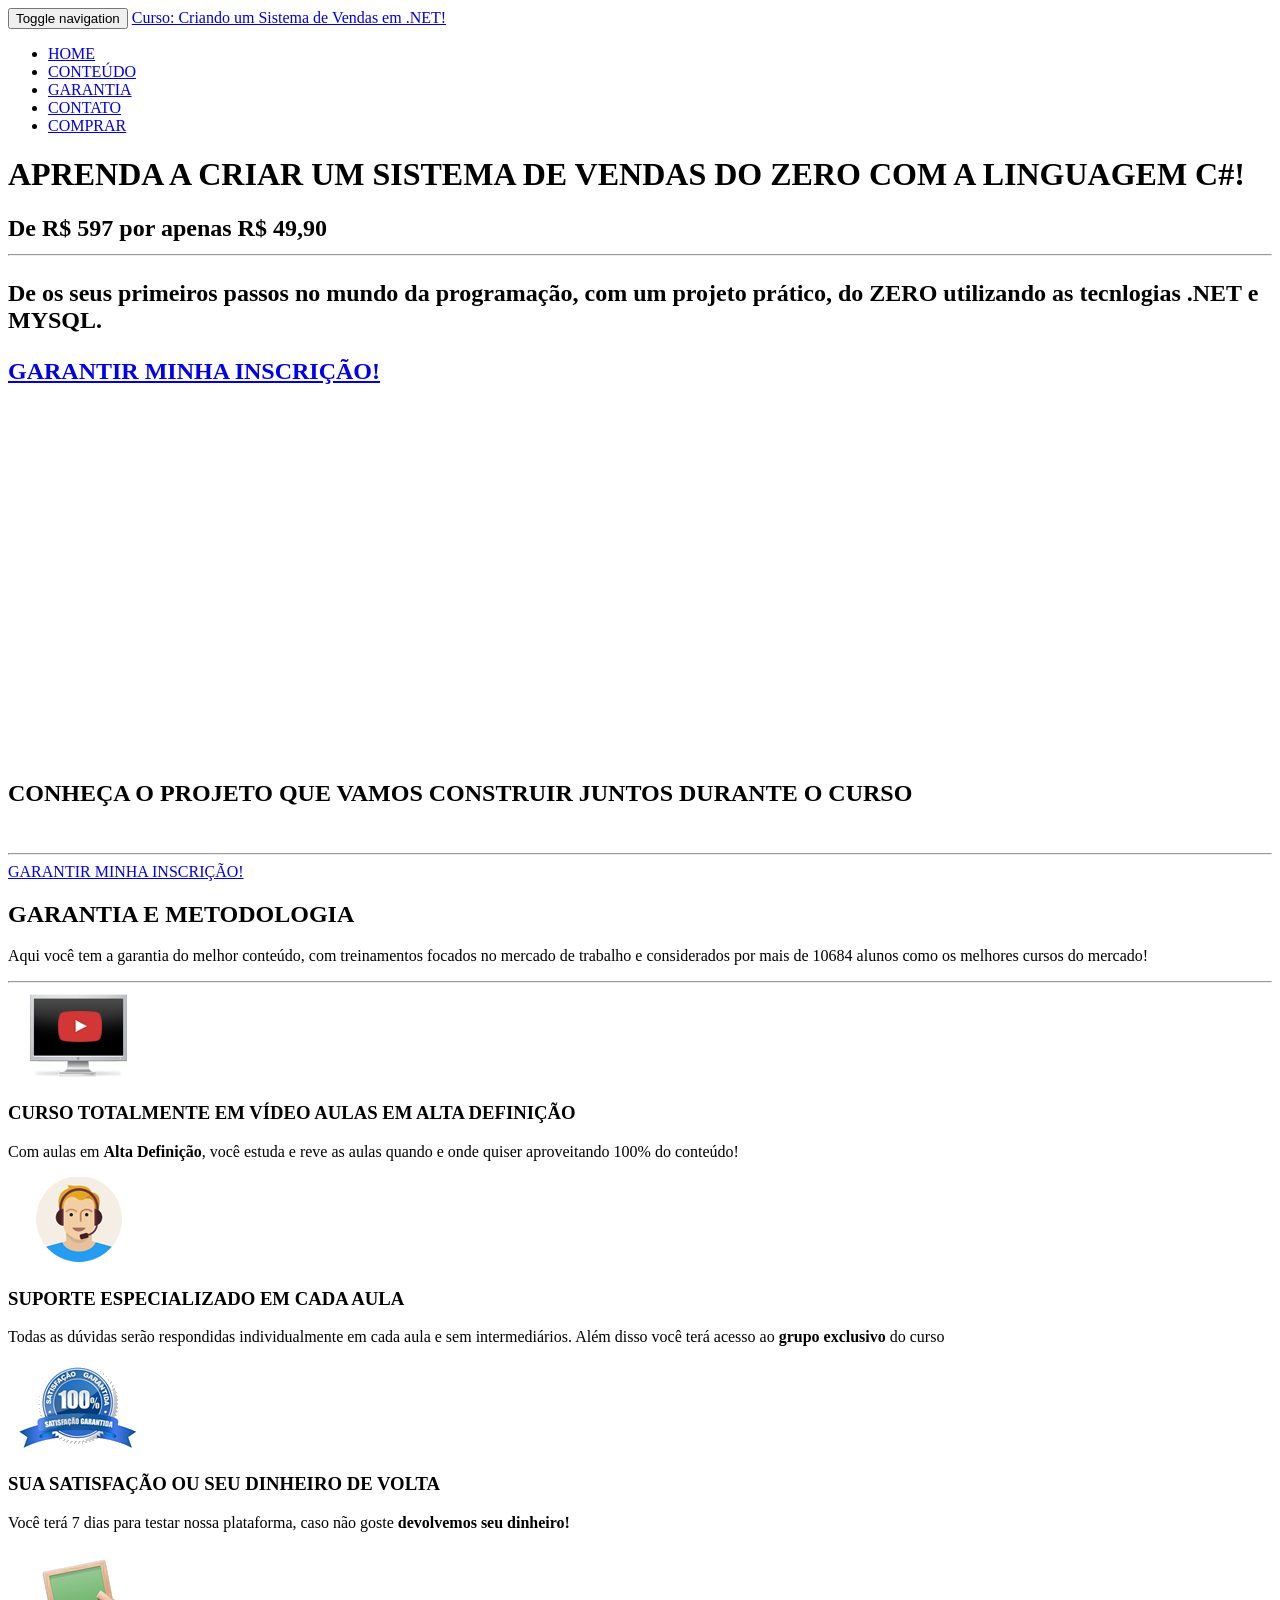
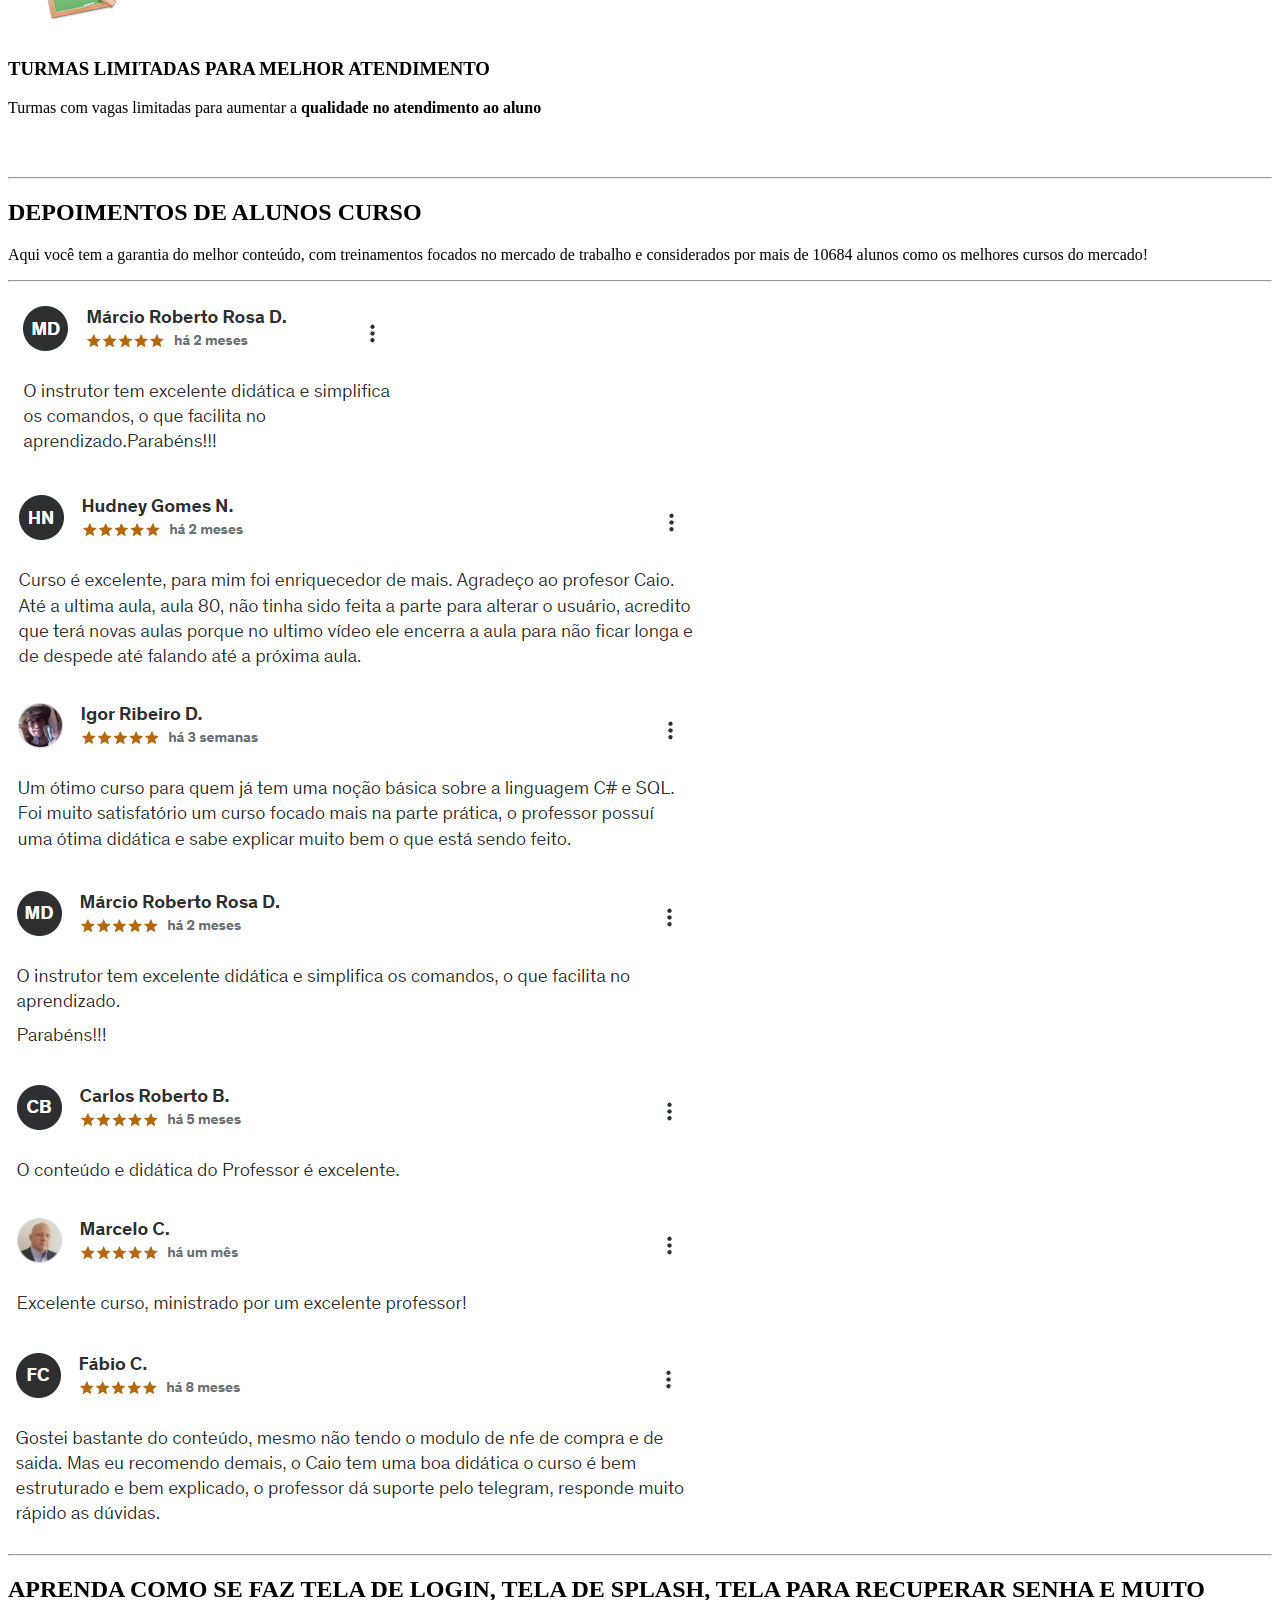
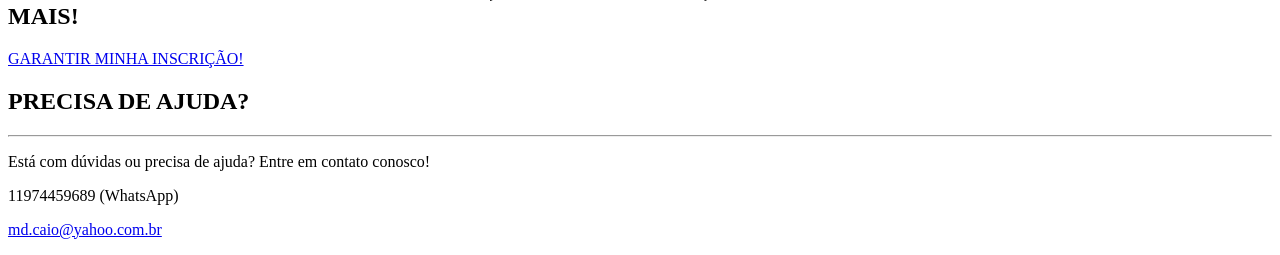
==== index.html @ a5dc74dc "Update index.html Alterando o preço do curso" ====
<!DOCTYPE html>
<html lang="en">

<head>

    <meta charset="utf-8">
    <meta http-equiv="X-UA-Compatible" content="IE=edge">
    <meta name="viewport" content="width=device-width, initial-scale=1">
    <meta name="description" content="">
    <meta name="author" content="">

    <title>Prof. Caio Malheiros</title>

    <!-- Bootstrap Core CSS -->
    <link rel="stylesheet" href="css/bootstrap.min.css" type="text/css">

    <link rel="stylesheet" href="css/estilo.css" type="text/css">


    <!-- Custom Fonts -->
    <link
        href='http://fonts.googleapis.com/css?family=Open+Sans:300italic,400italic,600italic,700italic,800italic,400,300,600,700,800'
        rel='stylesheet' type='text/css'>
    <link
        href='http://fonts.googleapis.com/css?family=Merriweather:400,300,300italic,400italic,700,700italic,900,900italic'
        rel='stylesheet' type='text/css'>
    <link rel="stylesheet" href="font-awesome/css/font-awesome.min.css" type="text/css">

    <!-- Plugin CSS -->
    <link rel="stylesheet" href="css/animate.min.css" type="text/css">

    <!-- Custom CSS -->
    <link rel="stylesheet" href="css/creative.css" type="text/css">

    <!-- HTML5 Shim and Respond.js IE8 support of HTML5 elements and media queries -->
    <!-- WARNING: Respond.js doesn't work if you view the page via file:// -->
    <!--[if lt IE 9]>
        <script src="https://oss.maxcdn.com/libs/html5shiv/3.7.0/html5shiv.js"></script>
        <script src="https://oss.maxcdn.com/libs/respond.js/1.4.2/respond.min.js"></script>
    <![endif]-->

</head>

<body id="page-top">

    <nav id="mainNav" class="navbar navbar-default navbar-fixed-top">
        <div class="container-fluid">
            <!-- Brand and toggle get grouped for better mobile display -->
            <div class="navbar-header">
                <button type="button" class="navbar-toggle collapsed" data-toggle="collapse"
                    data-target="#bs-example-navbar-collapse-1">
                    <span class="sr-only">Toggle navigation</span>
                    <span class="icon-bar"></span>
                    <span class="icon-bar"></span>
                    <span class="icon-bar"></span>
                </button>
                <a class="navbar-brand page-scroll" href="#page-top">Curso: Criando um Sistema de Vendas em .NET!</a>
            </div>

            <!-- Collect the nav links, forms, and other content for toggling -->
            <div class="collapse navbar-collapse" id="bs-example-navbar-collapse-1">
                <ul class="nav navbar-nav navbar-right">

                    <li>
                        <a class="page-scroll" href="#page-top">HOME</a>
                    </li>

                    <li>
                        <a class="page-scroll" href="#about">CONTEÚDO</a>
                    </li>
                    <li>
                        <a class="page-scroll" href="#services">GARANTIA</a>
                    </li>
                   
                    <li>
                        <a class="page-scroll" href="#contact">CONTATO</a>
                    </li>
                    <li>
                        <a class="page-scroll" href="#contact">COMPRAR</a>
                    </li>
                </ul>
            </div>
            <!-- /.navbar-collapse -->
        </div>
        <!-- /.container-fluid -->
    </nav>

    <header>
        <div class="header-content">
            <div class="header-content-inner">

                <h1>APRENDA A CRIAR UM SISTEMA DE VENDAS DO ZERO COM A LINGUAGEM C#!</h1>
                <h2><b class="btn-success btn-x3">De R$ 597 por apenas R$ 49,90</b>
                    <hr>
                    <p><b class="btn-primary btn-x1">De os seus primeiros passos no mundo da programação, com um projeto
                            prático, do ZERO utilizando as tecnlogias .NET e MYSQL.</b>
                    </p>

                    <a href="https://pay.hotmart.com/C43442771B" target="_blank" class="btn btn-success btn-xl page-scroll">GARANTIR MINHA INSCRIÇÃO!</a>
            </div>
        </div>
    </header>

    <section class="bg-primary" id="about">
        <div class="container">
            <div class="row">
                <div class="col-lg-8 col-lg-offset-2 text-center">

                    <div>
              
                        <iframe width="560" height="315"
                            src="https://www.youtube.com/embed/Scu6oF6tj9Y?si=0JpYlt4S5xVP5O_S"
                            title="YouTube video player" frameborder="0"
                            allow="accelerometer; autoplay; clipboard-write; encrypted-media; gyroscope; picture-in-picture; web-share"
                            referrerpolicy="strict-origin-when-cross-origin" allowfullscreen></iframe>
                    </div>

                    <br>
                    <br>
                    <h2 class="section-heading">CONHEÇA O PROJETO QUE VAMOS CONSTRUIR JUNTOS DURANTE O CURSO
                    </h2><br>
                
                    <hr class="light">
                    
                    <a href="https://pay.hotmart.com/C43442771B" target="_blank" class="btn btn-success btn-xl page-scroll">GARANTIR MINHA INSCRIÇÃO!</a>
    
                </div>
            </div>
        </div>
    </section>

    <section id="services">
        <div class="container">
            <div class="row">
                <div class="col-lg-12 text-center">
                    <h2 class="section-heading">GARANTIA E METODOLOGIA</h2>
                    <p>Aqui você tem a garantia do melhor conteúdo, com treinamentos focados no mercado de trabalho e
                        considerados por mais de 10684 alunos como os melhores cursos do mercado!</p>
                    <hr class="primary">
                </div>
            </div>
        </div>
        <div class="container">
            <div class="row">
                <div class="col-lg-3 col-md-6 text-center">
                    <div class="service-box">
                        <img src="img/icone_filme.png">
                        <h3>CURSO TOTALMENTE EM VÍDEO AULAS EM ALTA DEFINIÇÃO</h3>
                        <p class="text-muted">Com aulas em <b>Alta Definição</b>, você estuda e reve as aulas quando e
                            onde quiser aproveitando 100% do conteúdo!</p>
                    </div>
                </div>
                <div class="col-lg-3 col-md-6 text-center">
                    <div class="service-box">
                        <img src="img/icone_suporte.png">
                        <h3>SUPORTE ESPECIALIZADO EM CADA AULA</h3>
                        <p class="text-muted">Todas as dúvidas serão respondidas individualmente em cada aula e
                            sem intermediários. Além disso você terá acesso ao <b>grupo exclusivo</b> do curso</p>
                    </div>
                </div>
                <div class="col-lg-3 col-md-6 text-center">
                    <div class="service-box">
                        <img src="img/icone_garantia.png">
                        <h3>SUA SATISFAÇÃO OU SEU DINHEIRO DE VOLTA</h3>
                        <p class="text-muted">Você terá 7 dias para testar nossa plataforma, caso não goste
                            <b>devolvemos seu dinheiro!</b>
                        </p>
                    </div>
                </div>
                <div class="col-lg-3 col-md-6 text-center">
                    <div class="service-box">
                        <img src="img/icone_lousa.png">
                        <h3>TURMAS LIMITADAS PARA MELHOR ATENDIMENTO</h3>
                        <p class="text-muted">Turmas com vagas limitadas para aumentar a <b>qualidade no atendimento ao
                                aluno</b></p>
                    </div>
                </div>
            </div>
        </div>
        <BR>
        <BR>
        <HR>
        <div class="container">
            <div class="row">
                <div class="col-lg-12 text-center">
                    <h2 class="section-heading">DEPOIMENTOS DE ALUNOS CURSO</h2>
                    <p>Aqui você tem a garantia do melhor conteúdo, com treinamentos focados no mercado de trabalho e
                        considerados por mais de 10684 alunos como os melhores cursos do mercado!</p>
                    <hr class="primary">
                </div>
            </div>
        </div>
        <div class="container">
            <div class="row">
                <div>
                    <div class="service-box">
                        <img src="img/depoimentos/depo04.png">
                    </div>
                </div>

                <div>
                    <div class="service-box">
                        <img src="img/depoimentos/depo05.png">
                    </div>
                </div>

                <div>
                    <div class="service-box">
                        <img src="img/depoimentos/depo06.png">
                    </div>
                </div>

                <div>
                    <div class="service-box">
                        <img src="img/depoimentos/depo07.png">
                    </div>
                </div>

                <div>
                    <div class="service-box">
                        <img src="img/depoimentos/depo08.png">
                    </div>
                </div>

                <div>
                    <div class="service-box">
                        <img src="img/depoimentos/depo09.png">
                    </div>
                </div>

                <div>
                    <div class="service-box">
                        <img src="img/depoimentos/depo10.png">
                    </div>
                </div>

            </div>
        </div>

    </section>
    <hr class="primary">


    <aside class="bg-dark">
        <div class="container text-center">
            <div class="call-to-action">
                <h2>APRENDA COMO SE FAZ TELA DE LOGIN, TELA DE SPLASH, TELA PARA RECUPERAR SENHA E MUITO MAIS!</h2>
                <a href="https://pay.hotmart.com/C43442771B" target="_blank" class="btn btn-success btn-xl page-scroll">GARANTIR MINHA INSCRIÇÃO!</a>
    
            </div>
        </div>
    </aside>

    <section id="contact">
        <div class="container">
            <div class="row">
                <div class="col-lg-8 col-lg-offset-2 text-center">
                    <h2 class="section-heading">PRECISA DE AJUDA?</h2>
                    <hr class="primary">
                    <p>Está com dúvidas ou precisa de ajuda? Entre em contato conosco!</p>
                </div>
                <div class="col-lg-4 col-lg-offset-2 text-center">
                    <i class="fa fa-phone fa-3x wow bounceIn"></i>
                    <p>11974459689 (WhatsApp)</p>
                </div>
                <div class="col-lg-4 text-center">
                    <i class="fa fa-envelope-o fa-3x wow bounceIn" data-wow-delay=".1s"></i>
                    <p><a href="mailto:your-email@your-domain.com">md.caio@yahoo.com.br</a></p>
                </div>
               
            </div>
        </div>
    </section>

    <!-- jQuery -->
    <script src="js/jquery.js"></script>

    <!-- Bootstrap Core JavaScript -->
    <script src="js/bootstrap.min.js"></script>

    <!-- Plugin JavaScript -->
    <script src="js/jquery.easing.min.js"></script>
    <script src="js/jquery.fittext.js"></script>
    <script src="js/wow.min.js"></script>

    <!-- Custom Theme JavaScript -->
    <script src="js/creative.js"></script>

</body>

</html>
---- css/estilo.css ----
#conteudo-curso{
    float:left;
    width: 1100px;    
    margin-left: -100px;
    margin-bottom: 30px;
}


.bloco-modulo{
    float: left;
    margin-left: 20px;
    margin-top: 20px;
    font-size: 17px;
    text-align: left;
}

.bloco-modulo h3{
    margin-left: 30px;


}


#foto-professor{

 
    width: 400px;
    height: 200px;
    


}

#sobre-professor{

    float: left;
   
    width: 800px;
    height:400px;
    margin-left: 400px;
    margin-top: -180px;
    text-align:left;
}
---- css/creative.css ----
/*!
 * Start Bootstrap - Creative Bootstrap Theme (http://startbootstrap.com)
 * Code licensed under the Apache License v2.0.
 * For details, see http://www.apache.org/licenses/LICENSE-2.0.
 */

html,
body {
    width: 100%;
    height: 100%;
}

body {
    font-family: Merriweather,'Helvetica Neue',Arial,sans-serif;
}

hr {
    max-width: 50px;
    border-color: #f05f40;
    border-width: 3px;
}

hr.light {
    border-color: #fff;
}

a {
    color: #f05f40;
    -webkit-transition: all .35s;
    -moz-transition: all .35s;
    transition: all .35s;
}

a:hover,
a:focus {
    color: #eb3812;
}

h1,
h2,
h3,
h4,
h5,
h6 {
    font-family: 'Open Sans','Helvetica Neue',Arial,sans-serif;
}

p {
    margin-bottom: 20px;
    font-size: 16px;
    line-height: 1.5;
}

.bg-primary {
    background-color: #f05f40;
}

.bg-dark {
    color: #fff;
    background-color: #222;
}

.text-faded {
    color: rgba(255,255,255,.7);
}

section {
    padding: 100px 0;
}

aside {
    padding: 50px 0;
}

.no-padding {
    padding: 0;
}

.navbar-default {
    border-color: rgba(34,34,34,.05);
    font-family: 'Open Sans','Helvetica Neue',Arial,sans-serif;
    background-color: #fff;
    -webkit-transition: all .35s;
    -moz-transition: all .35s;
    transition: all .35s;
}

.navbar-default .navbar-header .navbar-brand {
    text-transform: uppercase;
    font-family: 'Open Sans','Helvetica Neue',Arial,sans-serif;
    font-weight: 700;
    color: #f05f40;
}

.navbar-default .navbar-header .navbar-brand:hover,
.navbar-default .navbar-header .navbar-brand:focus {
    color: #eb3812;
}

.navbar-default .nav > li>a,
.navbar-default .nav>li>a:focus {
    text-transform: uppercase;
    font-size: 13px;
    font-weight: 700;
    color: #222;
}

.navbar-default .nav > li>a:hover,
.navbar-default .nav>li>a:focus:hover {
    color: #f05f40;
}

.navbar-default .nav > li.active>a,
.navbar-default .nav>li.active>a:focus {
    color: #f05f40!important;
    background-color: transparent;
}

.navbar-default .nav > li.active>a:hover,
.navbar-default .nav>li.active>a:focus:hover {
    background-color: transparent;
}

@media(min-width:768px) {
    .navbar-default {
        border-color: rgba(255,255,255,.3);
        background-color: transparent;
    }

    .navbar-default .navbar-header .navbar-brand {
        color: rgba(255,255,255,.7);
    }

    .navbar-default .navbar-header .navbar-brand:hover,
    .navbar-default .navbar-header .navbar-brand:focus {
        color: #fff;
    }

    .navbar-default .nav > li>a,
    .navbar-default .nav>li>a:focus {
        color: rgba(255,255,255,.7);
    }

    .navbar-default .nav > li>a:hover,
    .navbar-default .nav>li>a:focus:hover {
        color: #fff;
    }

    .navbar-default.affix {
        border-color: rgba(34,34,34,.05);
        background-color: #fff;
    }

    .navbar-default.affix .navbar-header .navbar-brand {
        font-size: 14px;
        color: #f05f40;
    }

    .navbar-default.affix .navbar-header .navbar-brand:hover,
    .navbar-default.affix .navbar-header .navbar-brand:focus {
        color: #eb3812;
    }

    .navbar-default.affix .nav > li>a,
    .navbar-default.affix .nav>li>a:focus {
        color: #222;
    }

    .navbar-default.affix .nav > li>a:hover,
    .navbar-default.affix .nav>li>a:focus:hover {
        color: #f05f40;
    }
}

header {
    position: relative;
    width: 100%;
    min-height: auto;
    text-align: center;
    color: #fff;
    background-image: url(../img/header.jpg);
    background-position: center;
    -webkit-background-size: cover;
    -moz-background-size: cover;
    background-size: cover;
    -o-background-size: cover;
}

header .header-content {
    position: relative;
    width: 100%;
    padding: 100px 15px;
    text-align: center;
}

header .header-content .header-content-inner h1 {
    margin-top: 0;
    margin-bottom: 0;
    text-transform: uppercase;
    font-weight: 700;
}

header .header-content .header-content-inner hr {
    margin: 30px auto;
}

header .header-content .header-content-inner p {
    margin-bottom: 50px;
    font-size: 16px;
    font-weight: 300;
    color: rgba(255,255,255,.7);
}

@media(min-width:768px) {
    header {
        min-height: 100%;
    }

    header .header-content {
        position: absolute;
        top: 50%;
        padding: 0 50px;
        -webkit-transform: translateY(-50%);
        -ms-transform: translateY(-50%);
        transform: translateY(-50%);
    }

    header .header-content .header-content-inner {
        margin-right: auto;
        margin-left: auto;
        max-width: 1000px;
    }

    header .header-content .header-content-inner p {
        margin-right: auto;
        margin-left: auto;
        max-width: 80%;
        font-size: 18px;
    }
}

.section-heading {
    margin-top: 0;
}

.service-box {
    margin: 50px auto 0;
    max-width: 400px;
}

@media(min-width:992px) {
    .service-box {
        margin: 20px auto 0;
    }
}

.service-box p {
    margin-bottom: 0;
}

.portfolio-box {
    display: block;
    position: relative;
    margin: 0 auto;
    max-width: 650px;
}

.portfolio-box .portfolio-box-caption {
    display: block;
    position: absolute;
    bottom: 0;
    width: 100%;
    height: 100%;
    text-align: center;
    color: #fff;
    opacity: 0;
    background: rgba(240,95,64,.9);
    -webkit-transition: all .35s;
    -moz-transition: all .35s;
    transition: all .35s;
}

.portfolio-box .portfolio-box-caption .portfolio-box-caption-content {
    position: absolute;
    top: 50%;
    width: 100%;
    text-align: center;
    transform: translateY(-50%);
}

.portfolio-box .portfolio-box-caption .portfolio-box-caption-content .project-category,
.portfolio-box .portfolio-box-caption .portfolio-box-caption-content .project-name {
    padding: 0 15px;
    font-family: 'Open Sans','Helvetica Neue',Arial,sans-serif;
}

.portfolio-box .portfolio-box-caption .portfolio-box-caption-content .project-category {
    text-transform: uppercase;
    font-size: 14px;
    font-weight: 600;
}

.portfolio-box .portfolio-box-caption .portfolio-box-caption-content .project-name {
    font-size: 18px;
}

.portfolio-box:hover .portfolio-box-caption {
    opacity: 1;
}

@media(min-width:768px) {
    .portfolio-box .portfolio-box-caption .portfolio-box-caption-content .project-category {
        font-size: 16px;
    }

    .portfolio-box .portfolio-box-caption .portfolio-box-caption-content .project-name {
        font-size: 22px;
    }
}

.call-to-action h2 {
    margin: 0 auto 20px;
}

.text-primary {
    color: #f05f40;
}

.no-gutter > [class*=col-] {
    padding-right: 0;
    padding-left: 0;
}

.btn-default {
    border-color: #fff;
    color: #222;
    background-color: #fff;
    -webkit-transition: all .35s;
    -moz-transition: all .35s;
    transition: all .35s;
}

.btn-default:hover,
.btn-default:focus,
.btn-default.focus,
.btn-default:active,
.btn-default.active,
.open > .dropdown-toggle.btn-default {
    border-color: #ededed;
    color: #222;
    background-color: #f2f2f2;
}

.btn-default:active,
.btn-default.active,
.open > .dropdown-toggle.btn-default {
    background-image: none;
}

.btn-default.disabled,
.btn-default[disabled],
fieldset[disabled] .btn-default,
.btn-default.disabled:hover,
.btn-default[disabled]:hover,
fieldset[disabled] .btn-default:hover,
.btn-default.disabled:focus,
.btn-default[disabled]:focus,
fieldset[disabled] .btn-default:focus,
.btn-default.disabled.focus,
.btn-default[disabled].focus,
fieldset[disabled] .btn-default.focus,
.btn-default.disabled:active,
.btn-default[disabled]:active,
fieldset[disabled] .btn-default:active,
.btn-default.disabled.active,
.btn-default[disabled].active,
fieldset[disabled] .btn-default.active {
    border-color: #fff;
    background-color: #fff;
}

.btn-default .badge {
    color: #fff;
    background-color: #222;
}

.btn-primary {
    border-color: #f05f40;
    color: #fff;
    background-color: #f05f40;
    -webkit-transition: all .35s;
    -moz-transition: all .35s;
    transition: all .35s;
}

.btn-primary:hover,
.btn-primary:focus,
.btn-primary.focus,
.btn-primary:active,
.btn-primary.active,
.open > .dropdown-toggle.btn-primary {
    border-color: #ed431f;
    color: #fff;
    background-color: #ee4b28;
}

.btn-primary:active,
.btn-primary.active,
.open > .dropdown-toggle.btn-primary {
    background-image: none;
}

.btn-primary.disabled,
.btn-primary[disabled],
fieldset[disabled] .btn-primary,
.btn-primary.disabled:hover,
.btn-primary[disabled]:hover,
fieldset[disabled] .btn-primary:hover,
.btn-primary.disabled:focus,
.btn-primary[disabled]:focus,
fieldset[disabled] .btn-primary:focus,
.btn-primary.disabled.focus,
.btn-primary[disabled].focus,
fieldset[disabled] .btn-primary.focus,
.btn-primary.disabled:active,
.btn-primary[disabled]:active,
fieldset[disabled] .btn-primary:active,
.btn-primary.disabled.active,
.btn-primary[disabled].active,
fieldset[disabled] .btn-primary.active {
    border-color: #f05f40;
    background-color: #f05f40;
}

.btn-primary .badge {
    color: #f05f40;
    background-color: #fff;
}

.btn {
    border: 0;
    border-radius: 300px;
    text-transform: uppercase;
    font-family: 'Open Sans','Helvetica Neue',Arial,sans-serif;
    font-weight: 700;
}

.btn-xl {
    padding: 15px 30px;
}

::-moz-selection {
    text-shadow: none;
    color: #fff;
    background: #222;
}

::selection {
    text-shadow: none;
    color: #fff;
    background: #222;
}

img::selection {
    color: #fff;
    background: 0 0;
}

img::-moz-selection {
    color: #fff;
    background: 0 0;
}

body {
    webkit-tap-highlight-color: #222;
}
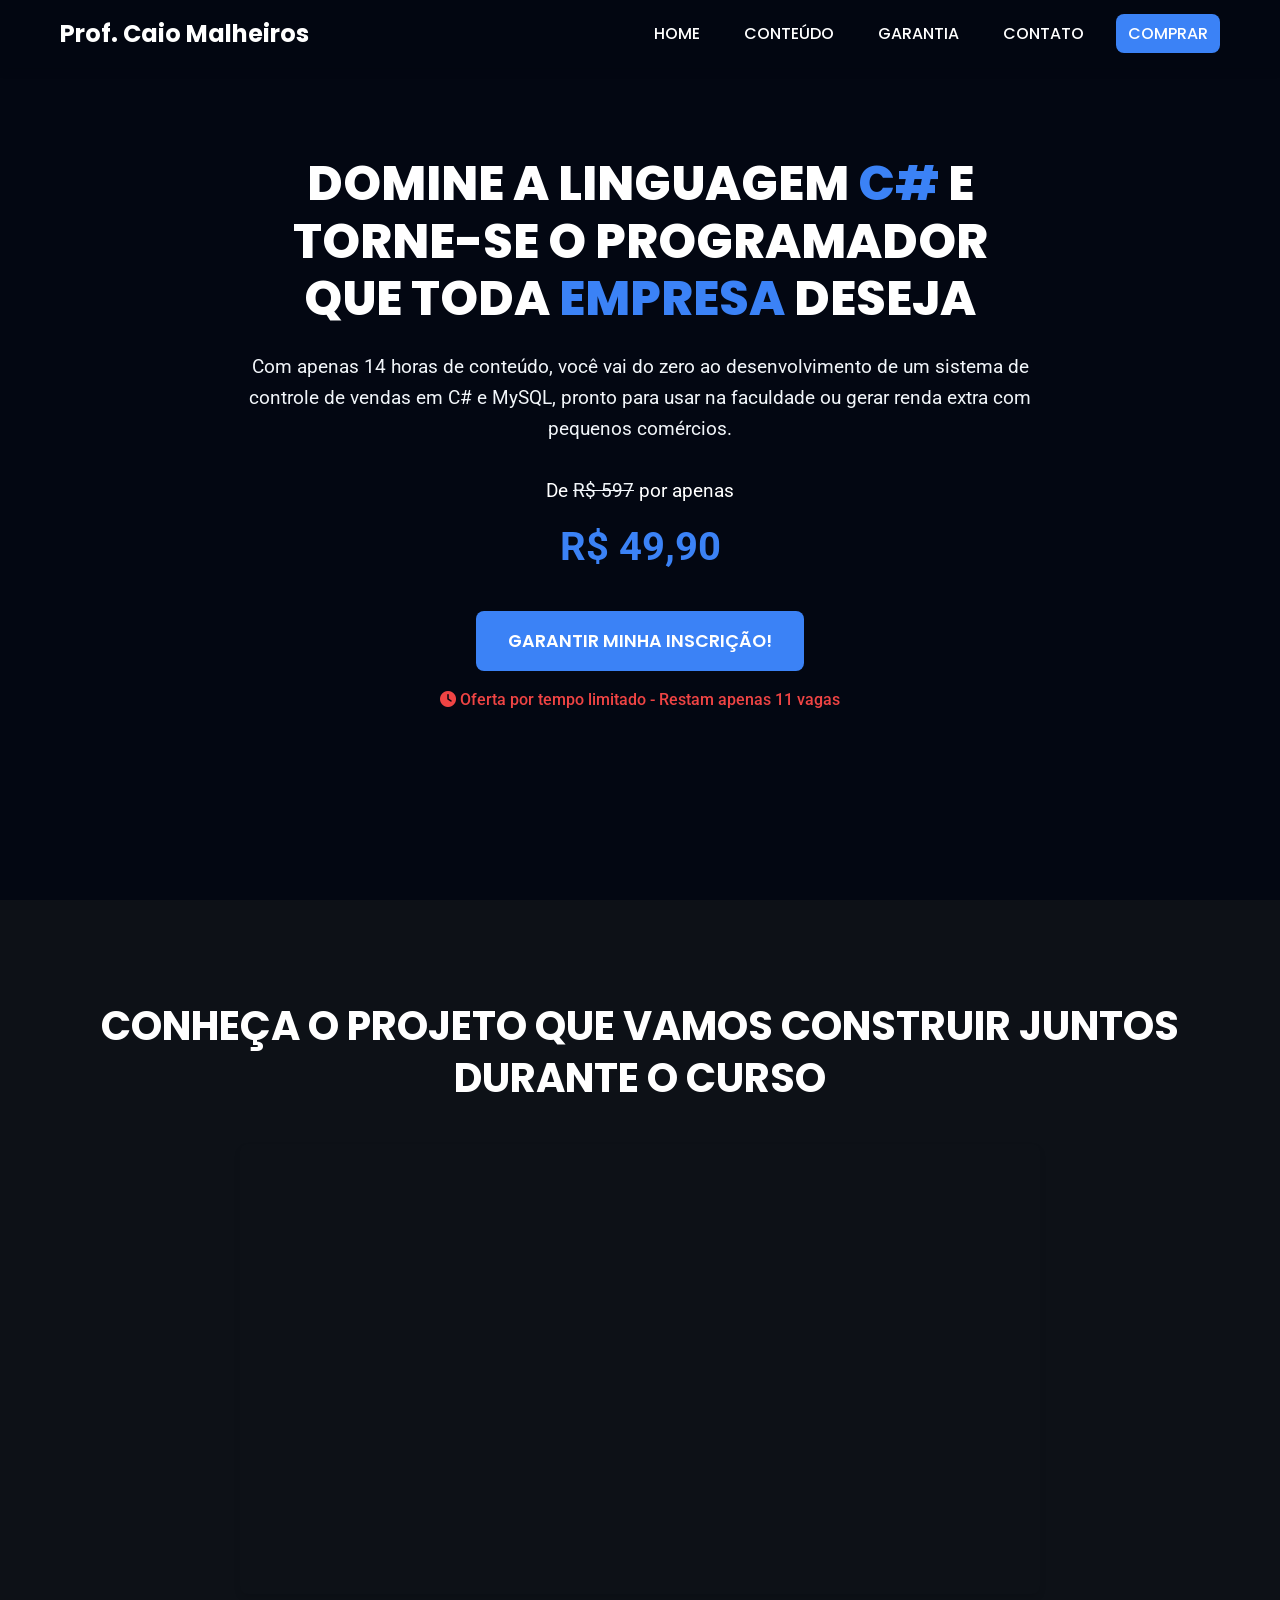
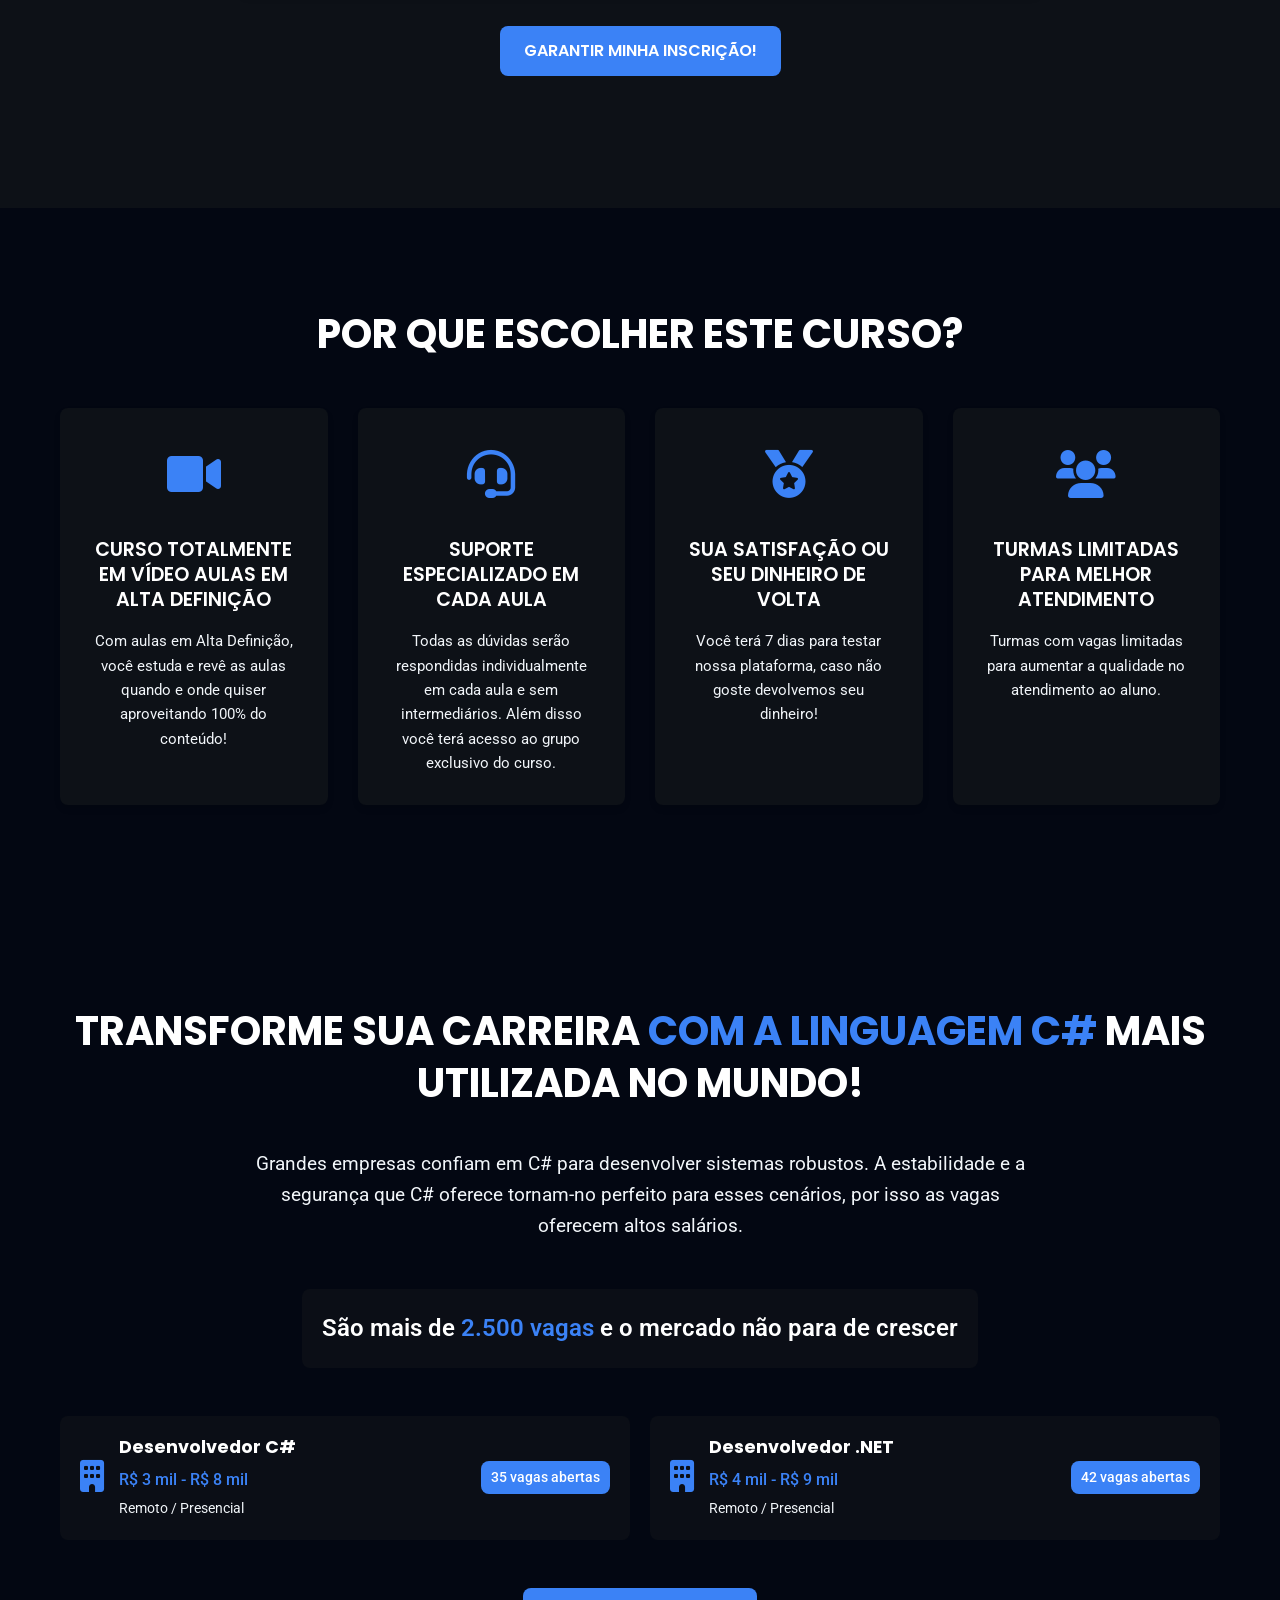
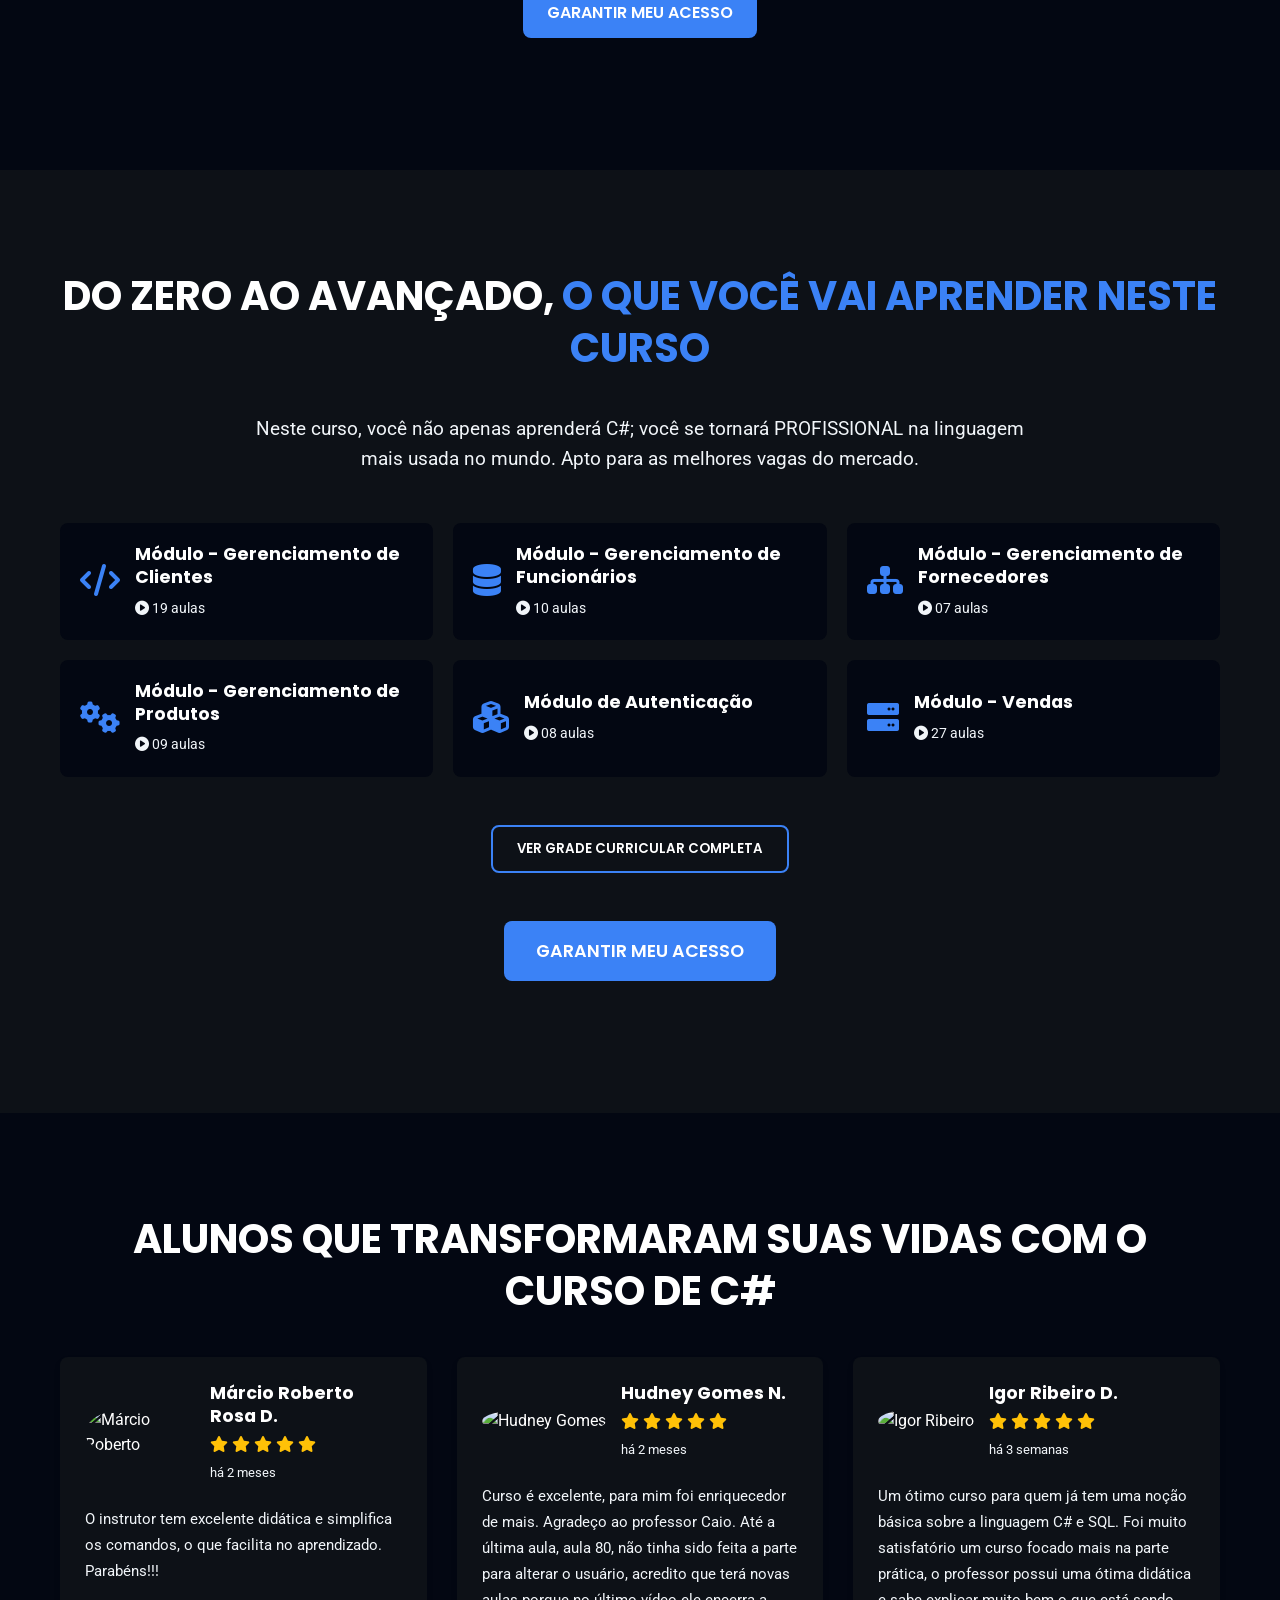
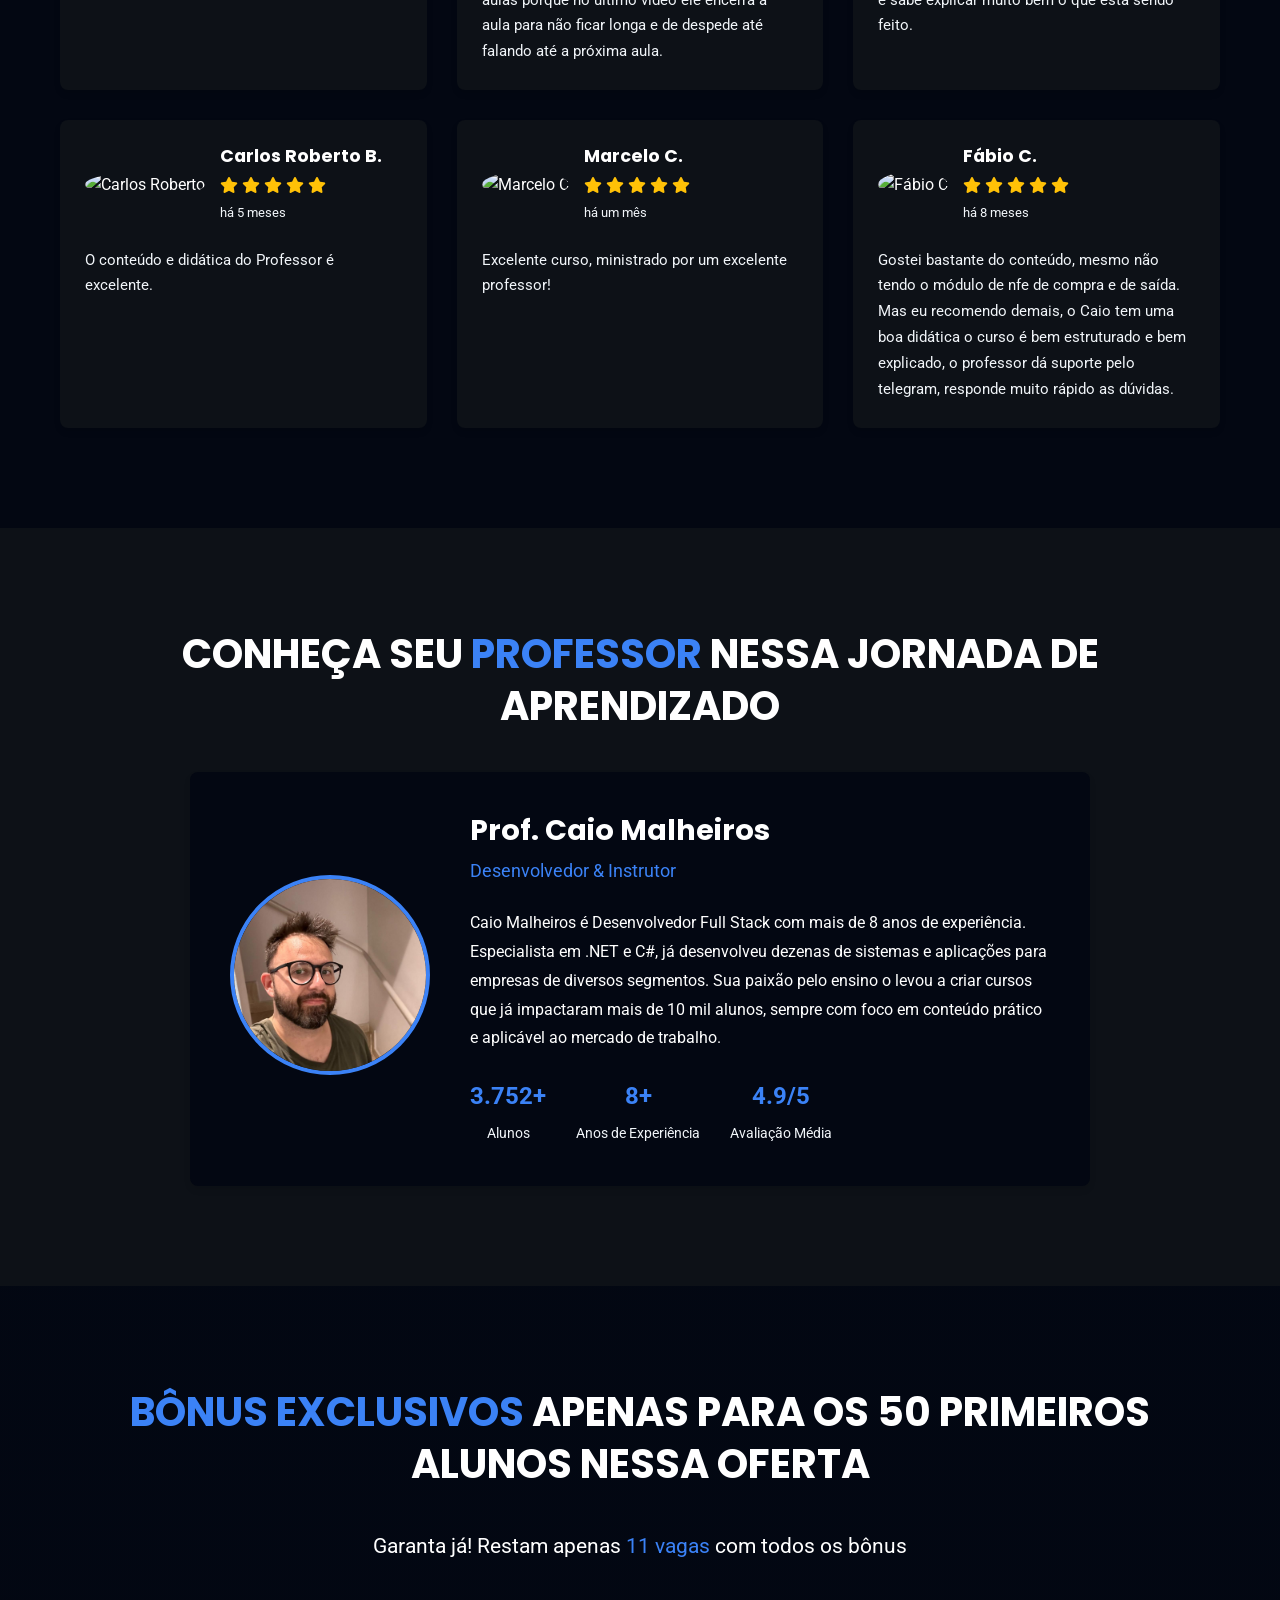
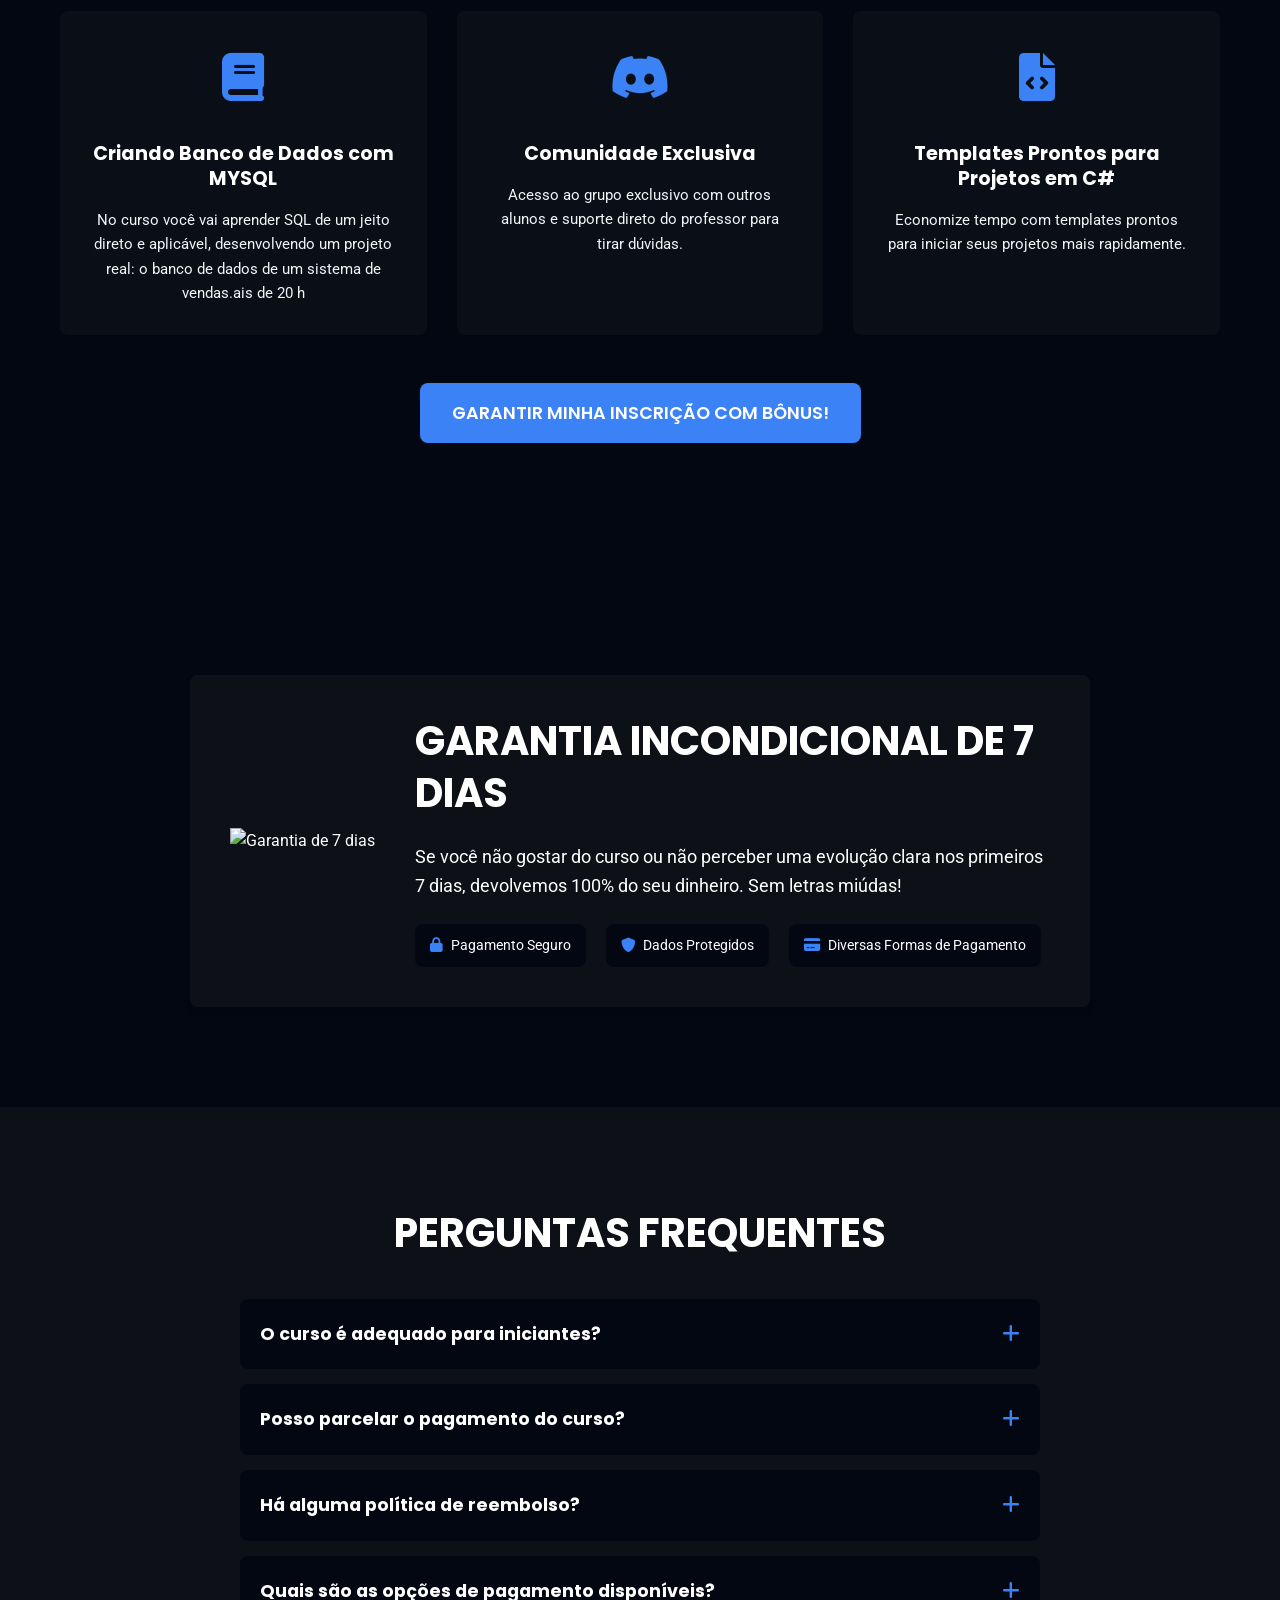
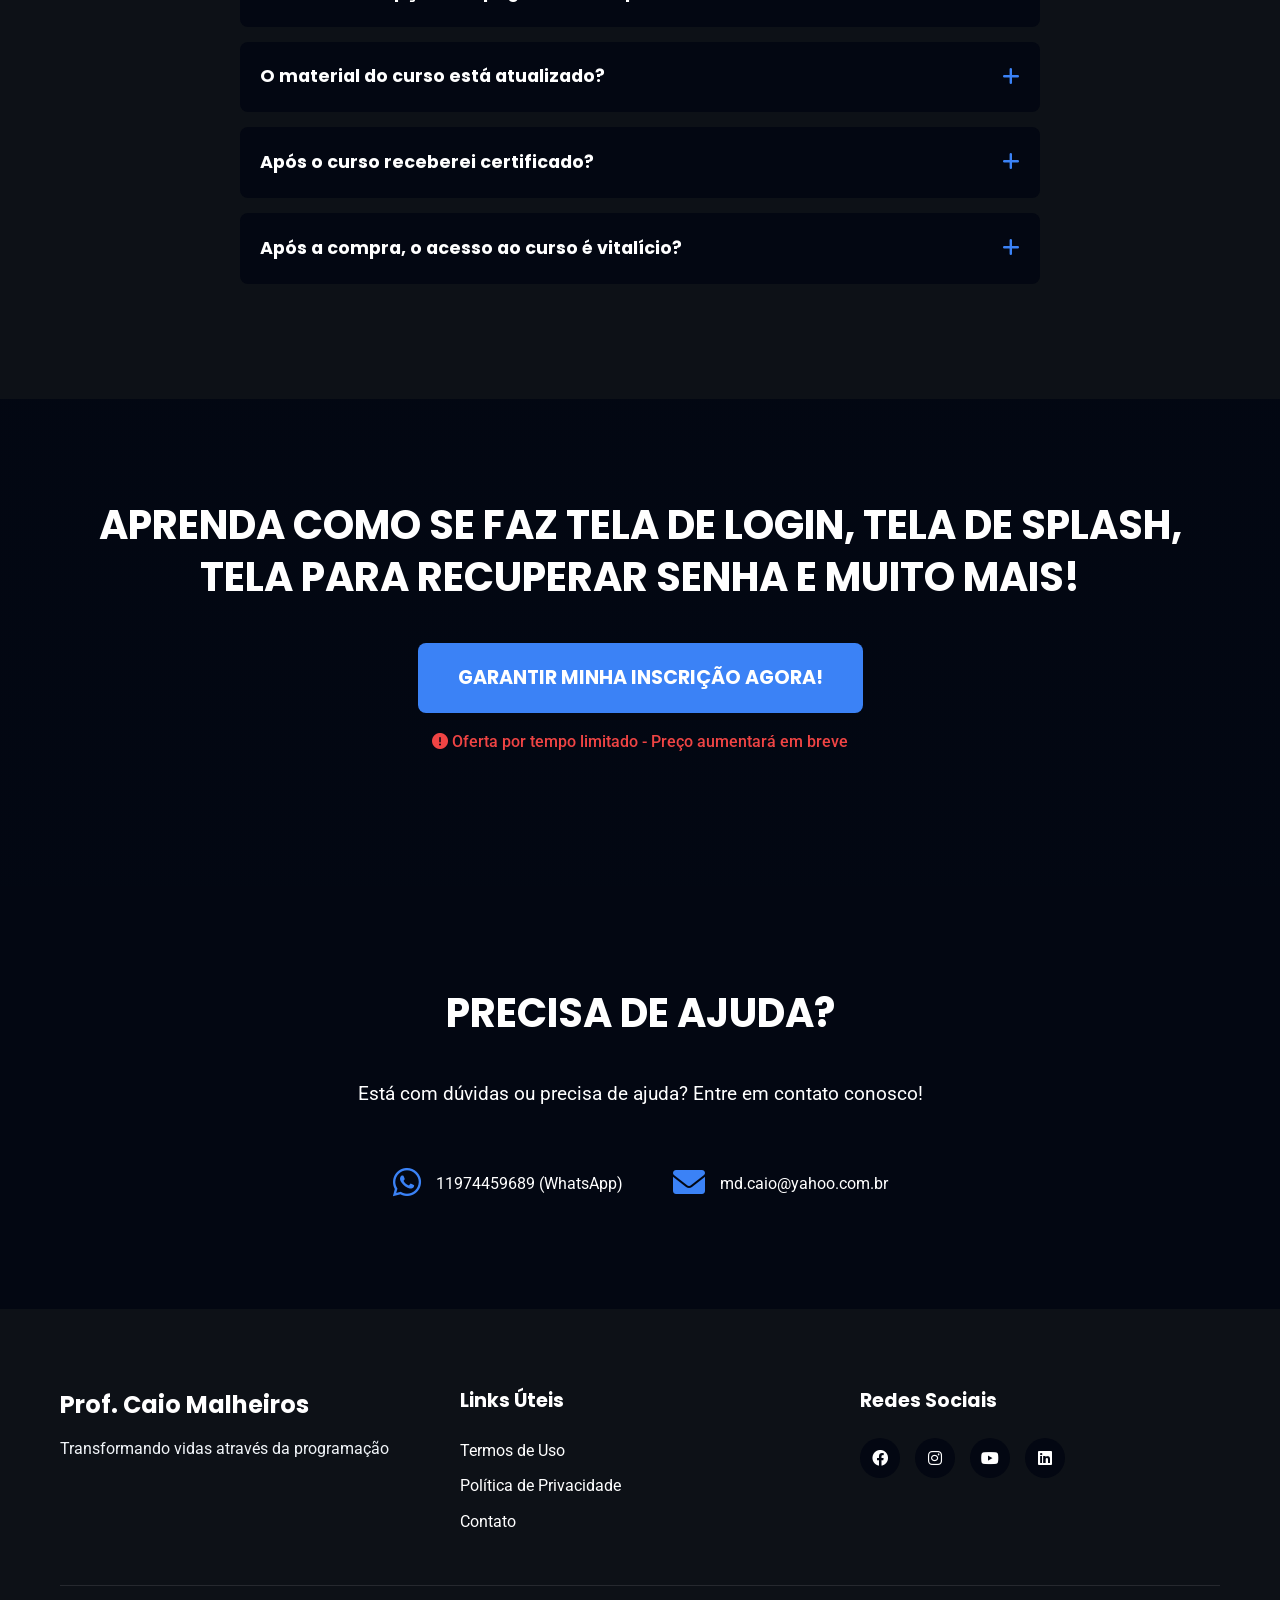
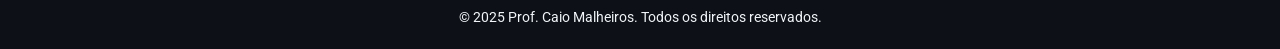
==== commit 43993882: "Site novo" ====
--- a/index.html
+++ b/index.html
@@ -1,291 +1,604 @@
 <!DOCTYPE html>
-<html lang="en">
-
+<html lang="pt-br">
 <head>
-
-    <meta charset="utf-8">
-    <meta http-equiv="X-UA-Compatible" content="IE=edge">
-    <meta name="viewport" content="width=device-width, initial-scale=1">
-    <meta name="description" content="">
-    <meta name="author" content="">
-
-    <title>Prof. Caio Malheiros</title>
-
-    <!-- Bootstrap Core CSS -->
-    <link rel="stylesheet" href="css/bootstrap.min.css" type="text/css">
-
-    <link rel="stylesheet" href="css/estilo.css" type="text/css">
-
-
-    <!-- Custom Fonts -->
-    <link
-        href='http://fonts.googleapis.com/css?family=Open+Sans:300italic,400italic,600italic,700italic,800italic,400,300,600,700,800'
-        rel='stylesheet' type='text/css'>
-    <link
-        href='http://fonts.googleapis.com/css?family=Merriweather:400,300,300italic,400italic,700,700italic,900,900italic'
-        rel='stylesheet' type='text/css'>
-    <link rel="stylesheet" href="font-awesome/css/font-awesome.min.css" type="text/css">
-
-    <!-- Plugin CSS -->
-    <link rel="stylesheet" href="css/animate.min.css" type="text/css">
-
-    <!-- Custom CSS -->
-    <link rel="stylesheet" href="css/creative.css" type="text/css">
-
-    <!-- HTML5 Shim and Respond.js IE8 support of HTML5 elements and media queries -->
-    <!-- WARNING: Respond.js doesn't work if you view the page via file:// -->
-    <!--[if lt IE 9]>
-        <script src="https://oss.maxcdn.com/libs/html5shiv/3.7.0/html5shiv.js"></script>
-        <script src="https://oss.maxcdn.com/libs/respond.js/1.4.2/respond.min.js"></script>
-    <![endif]-->
-
+    <meta charset="UTF-8">
+    <meta name="viewport" content="width=device-width, initial-scale=1.0">
+    <title>Prof. Caio Malheiros - Sistema de Vendas em C#</title>
+    <link rel="preconnect" href="https://fonts.googleapis.com">
+    <link rel="preconnect" href="https://fonts.gstatic.com" crossorigin>
+    <link href="https://fonts.googleapis.com/css2?family=Poppins:wght@400;500;600;700&family=Roboto:wght@300;400;500;700&display=swap" rel="stylesheet">
+    <link rel="stylesheet" href="https://cdnjs.cloudflare.com/ajax/libs/font-awesome/6.0.0/css/all.min.css">
+    <link rel="stylesheet" href="styles.css">
 </head>
-
-<body id="page-top">
-
-    <nav id="mainNav" class="navbar navbar-default navbar-fixed-top">
-        <div class="container-fluid">
-            <!-- Brand and toggle get grouped for better mobile display -->
-            <div class="navbar-header">
-                <button type="button" class="navbar-toggle collapsed" data-toggle="collapse"
-                    data-target="#bs-example-navbar-collapse-1">
-                    <span class="sr-only">Toggle navigation</span>
-                    <span class="icon-bar"></span>
-                    <span class="icon-bar"></span>
-                    <span class="icon-bar"></span>
-                </button>
-                <a class="navbar-brand page-scroll" href="#page-top">Curso: Criando um Sistema de Vendas em .NET!</a>
-            </div>
-
-            <!-- Collect the nav links, forms, and other content for toggling -->
-            <div class="collapse navbar-collapse" id="bs-example-navbar-collapse-1">
-                <ul class="nav navbar-nav navbar-right">
-
-                    <li>
-                        <a class="page-scroll" href="#page-top">HOME</a>
-                    </li>
-
-                    <li>
-                        <a class="page-scroll" href="#about">CONTEÚDO</a>
-                    </li>
-                    <li>
-                        <a class="page-scroll" href="#services">GARANTIA</a>
-                    </li>
-                   
-                    <li>
-                        <a class="page-scroll" href="#contact">CONTATO</a>
-                    </li>
-                    <li>
-                        <a class="page-scroll" href="#contact">COMPRAR</a>
-                    </li>
+<body>
+    <!-- Navegação -->
+    <header class="header">
+        <div class="container">
+            <div class="logo">
+                <a href="#">Prof. Caio Malheiros</a>
+            </div>
+            <nav class="nav">
+                <ul class="nav-list">
+                    <li><a href="#" class="nav-link">HOME</a></li>
+                    <li><a href="#conteudo" class="nav-link">CONTEÚDO</a></li>
+                    <li><a href="#garantia" class="nav-link">GARANTIA</a></li>
+                    <li><a href="#contato" class="nav-link">CONTATO</a></li>
+                    <li><a href="#comprar" class="nav-link cta-nav">COMPRAR</a></li>
                 </ul>
-            </div>
-            <!-- /.navbar-collapse -->
-        </div>
-        <!-- /.container-fluid -->
-    </nav>
-
-    <header>
-        <div class="header-content">
-            <div class="header-content-inner">
-
-                <h1>APRENDA A CRIAR UM SISTEMA DE VENDAS DO ZERO COM A LINGUAGEM C#!</h1>
-                <h2><b class="btn-success btn-x3">De R$ 597 por apenas R$ 49,90</b>
-                    <hr>
-                    <p><b class="btn-primary btn-x1">De os seus primeiros passos no mundo da programação, com um projeto
-                            prático, do ZERO utilizando as tecnlogias .NET e MYSQL.</b>
+                <div class="menu-toggle">
+                    <i class="fas fa-bars"></i>
+                </div>
+            </nav>
+        </div>
+    </header>
+
+    <!-- Hero Section -->
+    <section class="hero">
+        <div class="container">
+            <div class="hero-content">
+                <h1 class="hero-title">DOMINE A LINGUAGEM <span class="highlight">C#</span> E TORNE-SE O PROGRAMADOR QUE TODA <span class="highlight">EMPRESA</span> DESEJA</h1>
+                <p class="hero-subtitle">Com apenas 14 horas de conteúdo, você vai do zero ao desenvolvimento de um sistema de controle de vendas em C# e MySQL, pronto para usar na faculdade ou gerar renda extra com pequenos comércios.</p>
+                <div class="price-container">
+                    <p class="price-original">De <span class="strikethrough">R$ 597</span> por apenas</p>
+                    <p class="price-current">R$ 49,90</p>
+                </div>
+                <div class="cta-container">
+                    <a href="#comprar" class="btn btn-primary btn-large">GARANTIR MINHA INSCRIÇÃO!</a>
+                    <p class="urgency-text"><i class="fas fa-clock"></i> Oferta por tempo limitado - Restam apenas 11 vagas</p>
+                </div>
+            </div>
+        </div>
+    </section>
+
+    <!-- Vídeo de Apresentação -->
+    <section class="video-section">
+        <div class="container">
+            <h2 class="section-title">CONHEÇA O PROJETO QUE VAMOS CONSTRUIR JUNTOS DURANTE O CURSO</h2>
+            <div class="video-container">
+                <iframe src="https://www.youtube.com/embed/Scu6oF6tj9Y?si=FZRXPEM-fsEFd3tx" title="Apresentação do Curso" frameborder="0" allow="accelerometer; autoplay; clipboard-write; encrypted-media; gyroscope; picture-in-picture" allowfullscreen></iframe>
+            </div>
+            <div class="cta-container center">
+                <a href="https://pay.hotmart.com/C43442771B?bid=1744140280903" target="_blank" class="btn btn-primary">GARANTIR MINHA INSCRIÇÃO!</a>
+            </div>
+        </div>
+    </section>
+
+    <!-- Benefícios -->
+    <section class="benefits-section" id="beneficios">
+        <div class="container">
+            <h2 class="section-title">POR QUE ESCOLHER ESTE CURSO?</h2>
+            <div class="benefits-grid">
+                <div class="benefit-card">
+                    <div class="benefit-icon">
+                        <i class="fas fa-video"></i>
+                    </div>
+                    <h3 class="benefit-title">CURSO TOTALMENTE EM VÍDEO AULAS EM ALTA DEFINIÇÃO</h3>
+                    <p class="benefit-description">Com aulas em Alta Definição, você estuda e revê as aulas quando e onde quiser aproveitando 100% do conteúdo!</p>
+                </div>
+                <div class="benefit-card">
+                    <div class="benefit-icon">
+                        <i class="fas fa-headset"></i>
+                    </div>
+                    <h3 class="benefit-title">SUPORTE ESPECIALIZADO EM CADA AULA</h3>
+                    <p class="benefit-description">Todas as dúvidas serão respondidas individualmente em cada aula e sem intermediários. Além disso você terá acesso ao grupo exclusivo do curso.</p>
+                </div>
+                <div class="benefit-card">
+                    <div class="benefit-icon">
+                        <i class="fas fa-medal"></i>
+                    </div>
+                    <h3 class="benefit-title">SUA SATISFAÇÃO OU SEU DINHEIRO DE VOLTA</h3>
+                    <p class="benefit-description">Você terá 7 dias para testar nossa plataforma, caso não goste devolvemos seu dinheiro!</p>
+                </div>
+                <div class="benefit-card">
+                    <div class="benefit-icon">
+                        <i class="fas fa-users"></i>
+                    </div>
+                    <h3 class="benefit-title">TURMAS LIMITADAS PARA MELHOR ATENDIMENTO</h3>
+                    <p class="benefit-description">Turmas com vagas limitadas para aumentar a qualidade no atendimento ao aluno.</p>
+                </div>
+            </div>
+        </div>
+    </section>
+
+    <!-- Mercado de Trabalho -->
+    <section class="market-section">
+        <div class="container">
+            <h2 class="section-title">TRANSFORME SUA CARREIRA <span class="highlight">com a Linguagem C#</span> mais utilizada no mundo!</h2>
+            <p class="section-subtitle">Grandes empresas confiam em C# para desenvolver sistemas robustos. A estabilidade e a segurança que C# oferece tornam-no perfeito para esses cenários, por isso as vagas oferecem altos salários.</p>
+            
+            <div class="market-stats">
+                <div class="stat-highlight">São mais de <span class="highlight">2.500 vagas</span> e o mercado não para de crescer</div>
+            </div>
+            
+            <div class="job-listings">
+                <div class="job-card">
+                    <div class="company-logo">
+                        <i class="fas fa-building"></i>
+                    </div>
+                    <div class="job-details">
+                        <h3>Desenvolvedor C#</h3>
+                        <p class="salary-range">R$ 3 mil - R$ 8 mil</p>
+                        <p class="job-location">Remoto / Presencial</p>
+                    </div>
+                    <div class="job-openings">
+                        <span>35 vagas abertas</span>
+                    </div>
+                </div>
+                <div class="job-card">
+                    <div class="company-logo">
+                        <i class="fas fa-building"></i>
+                    </div>
+                    <div class="job-details">
+                        <h3>Desenvolvedor .NET</h3>
+                        <p class="salary-range">R$ 4 mil - R$ 9 mil</p>
+                        <p class="job-location">Remoto / Presencial</p>
+                    </div>
+                    <div class="job-openings">
+                        <span>42 vagas abertas</span>
+                    </div>
+                </div>
+            </div>
+            
+            <div class="cta-container center">
+                <a href="https://pay.hotmart.com/C43442771B?bid=1744140280903" target="_blank" class="btn btn-primary">GARANTIR MEU ACESSO</a>
+            </div>
+        </div>
+    </section>
+
+    <!-- Conteúdo do Curso -->
+    <section class="curriculum-section" id="conteudo">
+        <div class="container">
+            <h2 class="section-title">DO ZERO AO AVANÇADO, <span class="highlight">o que você vai aprender neste curso</span></h2>
+            <p class="section-subtitle">Neste curso, você não apenas aprenderá C#; você se tornará PROFISSIONAL na linguagem mais usada no mundo. Apto para as melhores vagas do mercado.</p>
+            
+            <div class="curriculum-grid">
+                <div class="curriculum-item">
+                    <div class="curriculum-icon">
+                        <i class="fas fa-code"></i>
+                    </div>
+                    <div class="curriculum-content">
+                        <h3>Módulo - Gerenciamento de Clientes</h3>
+                        <p><i class="fas fa-play-circle"></i> 19 aulas</p>
+                    </div>
+                </div>
+                <div class="curriculum-item">
+                    <div class="curriculum-icon">
+                        <i class="fas fa-database"></i>
+                    </div>
+                    <div class="curriculum-content">
+                        <h3>Módulo - Gerenciamento de Funcionários</h3>
+                        <p><i class="fas fa-play-circle"></i> 10 aulas</p>
+                    </div>
+                </div>
+                <div class="curriculum-item">
+                    <div class="curriculum-icon">
+                        <i class="fas fa-sitemap"></i>
+                    </div>
+                    <div class="curriculum-content">
+                        <h3>Módulo - Gerenciamento de Fornecedores</h3>
+                        <p><i class="fas fa-play-circle"></i> 07 aulas</p>
+                    </div>
+                </div>
+                <div class="curriculum-item">
+                    <div class="curriculum-icon">
+                        <i class="fas fa-cogs"></i>
+                    </div>
+                    <div class="curriculum-content">
+                        <h3>Módulo - Gerenciamento de Produtos</h3>
+                        <p><i class="fas fa-play-circle"></i> 09 aulas</p>
+                    </div>
+                </div>
+                <div class="curriculum-item">
+                    <div class="curriculum-icon">
+                        <i class="fas fa-cubes"></i>
+                    </div>
+                    <div class="curriculum-content">
+                        <h3>Módulo de Autenticação</h3>
+                        <p><i class="fas fa-play-circle"></i> 08 aulas</p>
+                    </div>
+                </div>
+                <div class="curriculum-item">
+                    <div class="curriculum-icon">
+                        <i class="fas fa-server"></i>
+                    </div>
+                    <div class="curriculum-content">
+                        <h3>Módulo - Vendas</h3>
+                        <p><i class="fas fa-play-circle"></i> 27 aulas</p>
+                    </div>
+                </div>
+               
+            </div>
+            
+            <div class="curriculum-toggle">
+                <button class="btn btn-secondary" id="toggleCurriculum">VER GRADE CURRICULAR COMPLETA</button>
+            </div>
+            
+            <div class="cta-container center">
+                <a href="https://pay.hotmart.com/C43442771B?bid=1744140280903" target="_blank" class="btn btn-primary btn-large">GARANTIR MEU ACESSO</a>
+            </div>
+        </div>
+    </section>
+
+    <!-- Depoimentos -->
+    <section class="testimonials-section">
+        <div class="container">
+            <h2 class="section-title">ALUNOS QUE TRANSFORMARAM SUAS VIDAS COM O CURSO DE C#</h2>
+            
+            <div class="testimonials-grid">
+                <div class="testimonial-card">
+                    <div class="testimonial-header">
+                        <div class="testimonial-avatar">
+                            <img src="https://ui-avatars.com/api/?name=Márcio+Roberto&background=0D8ABC&color=fff" alt="Márcio Roberto">
+                        </div>
+                        <div class="testimonial-info">
+                            <h3>Márcio Roberto Rosa D.</h3>
+                            <div class="testimonial-rating">
+                                <i class="fas fa-star"></i>
+                                <i class="fas fa-star"></i>
+                                <i class="fas fa-star"></i>
+                                <i class="fas fa-star"></i>
+                                <i class="fas fa-star"></i>
+                            </div>
+                            <p class="testimonial-date">há 2 meses</p>
+                        </div>
+                    </div>
+                    <div class="testimonial-content">
+                        <p>O instrutor tem excelente didática e simplifica os comandos, o que facilita no aprendizado. Parabéns!!!</p>
+                    </div>
+                </div>
+                
+                <div class="testimonial-card">
+                    <div class="testimonial-header">
+                        <div class="testimonial-avatar">
+                            <img src="https://ui-avatars.com/api/?name=Hudney+Gomes&background=0D8ABC&color=fff" alt="Hudney Gomes">
+                        </div>
+                        <div class="testimonial-info">
+                            <h3>Hudney Gomes N.</h3>
+                            <div class="testimonial-rating">
+                                <i class="fas fa-star"></i>
+                                <i class="fas fa-star"></i>
+                                <i class="fas fa-star"></i>
+                                <i class="fas fa-star"></i>
+                                <i class="fas fa-star"></i>
+                            </div>
+                            <p class="testimonial-date">há 2 meses</p>
+                        </div>
+                    </div>
+                    <div class="testimonial-content">
+                        <p>Curso é excelente, para mim foi enriquecedor de mais. Agradeço ao professor Caio. Até a última aula, aula 80, não tinha sido feita a parte para alterar o usuário, acredito que terá novas aulas porque no último vídeo ele encerra a aula para não ficar longa e de despede até falando até a próxima aula.</p>
+                    </div>
+                </div>
+                
+                <div class="testimonial-card">
+                    <div class="testimonial-header">
+                        <div class="testimonial-avatar">
+                            <img src="https://ui-avatars.com/api/?name=Igor+Ribeiro&background=0D8ABC&color=fff" alt="Igor Ribeiro">
+                        </div>
+                        <div class="testimonial-info">
+                            <h3>Igor Ribeiro D.</h3>
+                            <div class="testimonial-rating">
+                                <i class="fas fa-star"></i>
+                                <i class="fas fa-star"></i>
+                                <i class="fas fa-star"></i>
+                                <i class="fas fa-star"></i>
+                                <i class="fas fa-star"></i>
+                            </div>
+                            <p class="testimonial-date">há 3 semanas</p>
+                        </div>
+                    </div>
+                    <div class="testimonial-content">
+                        <p>Um ótimo curso para quem já tem uma noção básica sobre a linguagem C# e SQL. Foi muito satisfatório um curso focado mais na parte prática, o professor possui uma ótima didática e sabe explicar muito bem o que está sendo feito.</p>
+                    </div>
+                </div>
+                
+                <div class="testimonial-card">
+                    <div class="testimonial-header">
+                        <div class="testimonial-avatar">
+                            <img src="https://ui-avatars.com/api/?name=Carlos+Roberto&background=0D8ABC&color=fff" alt="Carlos Roberto">
+                        </div>
+                        <div class="testimonial-info">
+                            <h3>Carlos Roberto B.</h3>
+                            <div class="testimonial-rating">
+                                <i class="fas fa-star"></i>
+                                <i class="fas fa-star"></i>
+                                <i class="fas fa-star"></i>
+                                <i class="fas fa-star"></i>
+                                <i class="fas fa-star"></i>
+                            </div>
+                            <p class="testimonial-date">há 5 meses</p>
+                        </div>
+                    </div>
+                    <div class="testimonial-content">
+                        <p>O conteúdo e didática do Professor é excelente.</p>
+                    </div>
+                </div>
+                
+                <div class="testimonial-card">
+                    <div class="testimonial-header">
+                        <div class="testimonial-avatar">
+                            <img src="https://ui-avatars.com/api/?name=Marcelo+C&background=0D8ABC&color=fff" alt="Marcelo C">
+                        </div>
+                        <div class="testimonial-info">
+                            <h3>Marcelo C.</h3>
+                            <div class="testimonial-rating">
+                                <i class="fas fa-star"></i>
+                                <i class="fas fa-star"></i>
+                                <i class="fas fa-star"></i>
+                                <i class="fas fa-star"></i>
+                                <i class="fas fa-star"></i>
+                            </div>
+                            <p class="testimonial-date">há um mês</p>
+                        </div>
+                    </div>
+                    <div class="testimonial-content">
+                        <p>Excelente curso, ministrado por um excelente professor!</p>
+                    </div>
+                </div>
+                
+                <div class="testimonial-card">
+                    <div class="testimonial-header">
+                        <div class="testimonial-avatar">
+                            <img src="https://ui-avatars.com/api/?name=Fábio+C&background=0D8ABC&color=fff" alt="Fábio C">
+                        </div>
+                        <div class="testimonial-info">
+                            <h3>Fábio C.</h3>
+                            <div class="testimonial-rating">
+                                <i class="fas fa-star"></i>
+                                <i class="fas fa-star"></i>
+                                <i class="fas fa-star"></i>
+                                <i class="fas fa-star"></i>
+                                <i class="fas fa-star"></i>
+                            </div>
+                            <p class="testimonial-date">há 8 meses</p>
+                        </div>
+                    </div>
+                    <div class="testimonial-content">
+                        <p>Gostei bastante do conteúdo, mesmo não tendo o módulo de nfe de compra e de saída. Mas eu recomendo demais, o Caio tem uma boa didática o curso é bem estruturado e bem explicado, o professor dá suporte pelo telegram, responde muito rápido as dúvidas.</p>
+                    </div>
+                </div>
+            </div>
+        </div>
+    </section>
+
+    <!-- Sobre o Professor -->
+    <section class="instructor-section">
+        <div class="container">
+            <h2 class="section-title">CONHEÇA SEU <span class="highlight">PROFESSOR</span> nessa jornada de aprendizado</h2>
+            
+            <div class="instructor-profile">
+                <div class="instructor-image">
+                    <img src="./assets/perfil.jpeg" alt="Prof. Caio Malheiros">
+                </div>
+                <div class="instructor-info">
+                    <h3>Prof. Caio Malheiros</h3>
+                    <p class="instructor-title">Desenvolvedor & Instrutor</p>
+                    <p class="instructor-bio">
+                        Caio Malheiros é Desenvolvedor Full Stack com mais de 8 anos de experiência. Especialista em .NET e C#, 
+                        já desenvolveu dezenas de sistemas e aplicações para empresas de diversos segmentos. 
+                        Sua paixão pelo ensino o levou a criar cursos que já impactaram mais de 10 mil alunos, 
+                        sempre com foco em conteúdo prático e aplicável ao mercado de trabalho.
                     </p>
-
-                    <a href="https://pay.hotmart.com/C43442771B" target="_blank" class="btn btn-success btn-xl page-scroll">GARANTIR MINHA INSCRIÇÃO!</a>
-            </div>
-        </div>
-    </header>
-
-    <section class="bg-primary" id="about">
-        <div class="container">
-            <div class="row">
-                <div class="col-lg-8 col-lg-offset-2 text-center">
-
-                    <div>
-              
-                        <iframe width="560" height="315"
-                            src="https://www.youtube.com/embed/Scu6oF6tj9Y?si=0JpYlt4S5xVP5O_S"
-                            title="YouTube video player" frameborder="0"
-                            allow="accelerometer; autoplay; clipboard-write; encrypted-media; gyroscope; picture-in-picture; web-share"
-                            referrerpolicy="strict-origin-when-cross-origin" allowfullscreen></iframe>
-                    </div>
-
-                    <br>
-                    <br>
-                    <h2 class="section-heading">CONHEÇA O PROJETO QUE VAMOS CONSTRUIR JUNTOS DURANTE O CURSO
-                    </h2><br>
-                
-                    <hr class="light">
-                    
-                    <a href="https://pay.hotmart.com/C43442771B" target="_blank" class="btn btn-success btn-xl page-scroll">GARANTIR MINHA INSCRIÇÃO!</a>
-    
-                </div>
-            </div>
-        </div>
-    </section>
-
-    <section id="services">
-        <div class="container">
-            <div class="row">
-                <div class="col-lg-12 text-center">
-                    <h2 class="section-heading">GARANTIA E METODOLOGIA</h2>
-                    <p>Aqui você tem a garantia do melhor conteúdo, com treinamentos focados no mercado de trabalho e
-                        considerados por mais de 10684 alunos como os melhores cursos do mercado!</p>
-                    <hr class="primary">
-                </div>
-            </div>
-        </div>
-        <div class="container">
-            <div class="row">
-                <div class="col-lg-3 col-md-6 text-center">
-                    <div class="service-box">
-                        <img src="img/icone_filme.png">
-                        <h3>CURSO TOTALMENTE EM VÍDEO AULAS EM ALTA DEFINIÇÃO</h3>
-                        <p class="text-muted">Com aulas em <b>Alta Definição</b>, você estuda e reve as aulas quando e
-                            onde quiser aproveitando 100% do conteúdo!</p>
-                    </div>
-                </div>
-                <div class="col-lg-3 col-md-6 text-center">
-                    <div class="service-box">
-                        <img src="img/icone_suporte.png">
-                        <h3>SUPORTE ESPECIALIZADO EM CADA AULA</h3>
-                        <p class="text-muted">Todas as dúvidas serão respondidas individualmente em cada aula e
-                            sem intermediários. Além disso você terá acesso ao <b>grupo exclusivo</b> do curso</p>
-                    </div>
-                </div>
-                <div class="col-lg-3 col-md-6 text-center">
-                    <div class="service-box">
-                        <img src="img/icone_garantia.png">
-                        <h3>SUA SATISFAÇÃO OU SEU DINHEIRO DE VOLTA</h3>
-                        <p class="text-muted">Você terá 7 dias para testar nossa plataforma, caso não goste
-                            <b>devolvemos seu dinheiro!</b>
-                        </p>
-                    </div>
-                </div>
-                <div class="col-lg-3 col-md-6 text-center">
-                    <div class="service-box">
-                        <img src="img/icone_lousa.png">
-                        <h3>TURMAS LIMITADAS PARA MELHOR ATENDIMENTO</h3>
-                        <p class="text-muted">Turmas com vagas limitadas para aumentar a <b>qualidade no atendimento ao
-                                aluno</b></p>
-                    </div>
-                </div>
-            </div>
-        </div>
-        <BR>
-        <BR>
-        <HR>
-        <div class="container">
-            <div class="row">
-                <div class="col-lg-12 text-center">
-                    <h2 class="section-heading">DEPOIMENTOS DE ALUNOS CURSO</h2>
-                    <p>Aqui você tem a garantia do melhor conteúdo, com treinamentos focados no mercado de trabalho e
-                        considerados por mais de 10684 alunos como os melhores cursos do mercado!</p>
-                    <hr class="primary">
-                </div>
-            </div>
-        </div>
-        <div class="container">
-            <div class="row">
-                <div>
-                    <div class="service-box">
-                        <img src="img/depoimentos/depo04.png">
-                    </div>
-                </div>
-
-                <div>
-                    <div class="service-box">
-                        <img src="img/depoimentos/depo05.png">
-                    </div>
-                </div>
-
-                <div>
-                    <div class="service-box">
-                        <img src="img/depoimentos/depo06.png">
-                    </div>
-                </div>
-
-                <div>
-                    <div class="service-box">
-                        <img src="img/depoimentos/depo07.png">
-                    </div>
-                </div>
-
-                <div>
-                    <div class="service-box">
-                        <img src="img/depoimentos/depo08.png">
-                    </div>
-                </div>
-
-                <div>
-                    <div class="service-box">
-                        <img src="img/depoimentos/depo09.png">
-                    </div>
-                </div>
-
-                <div>
-                    <div class="service-box">
-                        <img src="img/depoimentos/depo10.png">
-                    </div>
-                </div>
-
-            </div>
-        </div>
-
-    </section>
-    <hr class="primary">
-
-
-    <aside class="bg-dark">
-        <div class="container text-center">
-            <div class="call-to-action">
-                <h2>APRENDA COMO SE FAZ TELA DE LOGIN, TELA DE SPLASH, TELA PARA RECUPERAR SENHA E MUITO MAIS!</h2>
-                <a href="https://pay.hotmart.com/C43442771B" target="_blank" class="btn btn-success btn-xl page-scroll">GARANTIR MINHA INSCRIÇÃO!</a>
-    
-            </div>
-        </div>
-    </aside>
-
-    <section id="contact">
-        <div class="container">
-            <div class="row">
-                <div class="col-lg-8 col-lg-offset-2 text-center">
-                    <h2 class="section-heading">PRECISA DE AJUDA?</h2>
-                    <hr class="primary">
-                    <p>Está com dúvidas ou precisa de ajuda? Entre em contato conosco!</p>
-                </div>
-                <div class="col-lg-4 col-lg-offset-2 text-center">
-                    <i class="fa fa-phone fa-3x wow bounceIn"></i>
+                    <div class="instructor-stats">
+                        <div class="stat">
+                            <span class="stat-number">3.752+</span>
+                            <span class="stat-label">Alunos</span>
+                        </div>
+                        <div class="stat">
+                            <span class="stat-number">8+</span>
+                            <span class="stat-label">Anos de Experiência</span>
+                        </div>
+                        <div class="stat">
+                            <span class="stat-number">4.9/5</span>
+                            <span class="stat-label">Avaliação Média</span>
+                        </div>
+                    </div>
+                </div>
+            </div>
+        </div>
+    </section>
+
+    <!-- Bônus Exclusivos -->
+    <section class="bonus-section">
+        <div class="container">
+            <h2 class="section-title"><span class="highlight">BÔNUS EXCLUSIVOS</span> apenas para os 50 primeiros alunos nessa oferta</h2>
+            <p class="bonus-counter">Garanta já! Restam apenas <span class="highlight">11 vagas</span> com todos os bônus</p>
+            
+            <div class="bonus-grid">
+                <div class="bonus-card">
+                    <div class="bonus-icon">
+                        <i class="fas fa-book"></i>
+                    </div>
+                    <h3>Criando Banco de Dados com MYSQL</h3>
+                    <p>No curso você vai aprender SQL de um jeito direto e aplicável, desenvolvendo um projeto real: o banco de dados de um sistema de vendas.ais de 20 h</p>
+                </div>
+                <div class="bonus-card">
+                    <div class="bonus-icon">
+                        <i class="fab fa-discord"></i>
+                    </div>
+                    <h3>Comunidade Exclusiva</h3>
+                    <p>Acesso ao grupo exclusivo com outros alunos e suporte direto do professor para tirar dúvidas.</p>
+                </div>
+                <div class="bonus-card">
+                    <div class="bonus-icon">
+                        <i class="fas fa-file-code"></i>
+                    </div>
+                    <h3>Templates Prontos para Projetos em C#</h3>
+                    <p>Economize tempo com templates prontos para iniciar seus projetos mais rapidamente.</p>
+                </div>
+            </div>
+            
+            <div class="cta-container center">
+                <a href="https://pay.hotmart.com/C43442771B?bid=1744140280903" target="_blank" class="btn btn-primary btn-large">GARANTIR MINHA INSCRIÇÃO COM BÔNUS!</a>
+            </div>
+        </div>
+    </section>
+
+    <!-- Garantia -->
+    <section class="guarantee-section" id="garantia">
+        <div class="container">
+            <div class="guarantee-content">
+                <div class="guarantee-icon">
+                    <img src="https://cdn-icons-png.flaticon.com/512/5610/5610944.png" alt="Garantia de 7 dias">
+                </div>
+                <div class="guarantee-text">
+                    <h2 class="section-title">GARANTIA INCONDICIONAL DE 7 DIAS</h2>
+                    <p>Se você não gostar do curso ou não perceber uma evolução clara nos primeiros 7 dias, devolvemos 100% do seu dinheiro. Sem letras miúdas!</p>
+                    <div class="security-badges">
+                        <span><i class="fas fa-lock"></i> Pagamento Seguro</span>
+                        <span><i class="fas fa-shield-alt"></i> Dados Protegidos</span>
+                        <span><i class="fas fa-credit-card"></i> Diversas Formas de Pagamento</span>
+                    </div>
+                </div>
+            </div>
+        </div>
+    </section>
+
+    <!-- FAQ -->
+    <section class="faq-section">
+        <div class="container">
+            <h2 class="section-title">PERGUNTAS FREQUENTES</h2>
+            
+            <div class="faq-container">
+                <div class="faq-item">
+                    <div class="faq-question">
+                        <h3>O curso é adequado para iniciantes?</h3>
+                        <span class="faq-toggle"><i class="fas fa-plus"></i></span>
+                    </div>
+                    <div class="faq-answer">
+                        <p>Sim, este curso é voltado para pessoas que estão iniciando os estudos em programação. Começamos do zero e avançamos gradualmente.</p>
+                    </div>
+                </div>
+                
+                <div class="faq-item">
+                    <div class="faq-question">
+                        <h3>Posso parcelar o pagamento do curso?</h3>
+                        <span class="faq-toggle"><i class="fas fa-plus"></i></span>
+                    </div>
+                    <div class="faq-answer">
+                        <p>Sim, é possível realizar a compra do curso parcelado no cartão de crédito em até 12x.</p>
+                    </div>
+                </div>
+                
+                <div class="faq-item">
+                    <div class="faq-question">
+                        <h3>Há alguma política de reembolso?</h3>
+                        <span class="faq-toggle"><i class="fas fa-plus"></i></span>
+                    </div>
+                    <div class="faq-answer">
+                        <p>Sim, dentro de 7 dias após a compra do curso, será possível solicitar o reembolso integral sem questionamentos.</p>
+                    </div>
+                </div>
+                
+                <div class="faq-item">
+                    <div class="faq-question">
+                        <h3>Quais são as opções de pagamento disponíveis?</h3>
+                        <span class="faq-toggle"><i class="fas fa-plus"></i></span>
+                    </div>
+                    <div class="faq-answer">
+                        <p>Aceitamos cartões de crédito de todas as bandeiras, boleto bancário e PIX.</p>
+                    </div>
+                </div>
+                
+                <div class="faq-item">
+                    <div class="faq-question">
+                        <h3>O material do curso está atualizado?</h3>
+                        <span class="faq-toggle"><i class="fas fa-plus"></i></span>
+                    </div>
+                    <div class="faq-answer">
+                        <p>Sim, todas as nossas aulas estão de acordo com a versão mais recente do C# e .NET.</p>
+                    </div>
+                </div>
+                
+                <div class="faq-item">
+                    <div class="faq-question">
+                        <h3>Após o curso receberei certificado?</h3>
+                        <span class="faq-toggle"><i class="fas fa-plus"></i></span>
+                    </div>
+                    <div class="faq-answer">
+                        <p>Sim, após o término do curso, o certificado ficará disponível para download na plataforma.</p>
+                    </div>
+                </div>
+                
+                <div class="faq-item">
+                    <div class="faq-question">
+                        <h3>Após a compra, o acesso ao curso é vitalício?</h3>
+                        <span class="faq-toggle"><i class="fas fa-plus"></i></span>
+                    </div>
+                    <div class="faq-answer">
+                        <p>Sim, uma vez adquirido, o aluno poderá acessar o curso sempre que quiser, sem restrições de tempo.</p>
+                    </div>
+                </div>
+            </div>
+        </div>
+    </section>
+
+    <!-- Chamada Final -->
+    <section class="final-cta-section">
+        <div class="container">
+            <h2 class="section-title">APRENDA COMO SE FAZ TELA DE LOGIN, TELA DE SPLASH, TELA PARA RECUPERAR SENHA E MUITO MAIS!</h2>
+            
+            <div class="cta-container center">
+                <a href="https://pay.hotmart.com/C43442771B?bid=1744140280903" target="_blank" class="btn btn-primary btn-xl" id="comprar">GARANTIR MINHA INSCRIÇÃO AGORA!</a>
+                <p class="urgency-text"><i class="fas fa-exclamation-circle"></i> Oferta por tempo limitado - Preço aumentará em breve</p>
+            </div>
+        </div>
+    </section>
+
+    <!-- Contato -->
+    <section class="contact-section" id="contato">
+        <div class="container">
+            <h2 class="section-title">PRECISA DE AJUDA?</h2>
+            <p class="contact-subtitle">Está com dúvidas ou precisa de ajuda? Entre em contato conosco!</p>
+            
+            <div class="contact-methods">
+                <div class="contact-method">
+                    <div class="contact-icon">
+                        <i class="fab fa-whatsapp"></i>
+                    </div>
                     <p>11974459689 (WhatsApp)</p>
                 </div>
-                <div class="col-lg-4 text-center">
-                    <i class="fa fa-envelope-o fa-3x wow bounceIn" data-wow-delay=".1s"></i>
-                    <p><a href="mailto:your-email@your-domain.com">md.caio@yahoo.com.br</a></p>
-                </div>
-               
-            </div>
-        </div>
-    </section>
-
-    <!-- jQuery -->
-    <script src="js/jquery.js"></script>
-
-    <!-- Bootstrap Core JavaScript -->
-    <script src="js/bootstrap.min.js"></script>
-
-    <!-- Plugin JavaScript -->
-    <script src="js/jquery.easing.min.js"></script>
-    <script src="js/jquery.fittext.js"></script>
-    <script src="js/wow.min.js"></script>
-
-    <!-- Custom Theme JavaScript -->
-    <script src="js/creative.js"></script>
-
+                <div class="contact-method">
+                    <div class="contact-icon">
+                        <i class="fas fa-envelope"></i>
+                    </div>
+                    <p>md.caio@yahoo.com.br</p>
+                </div>
+            </div>
+        </div>
+    </section>
+
+    <!-- Rodapé -->
+    <footer class="footer">
+        <div class="container">
+            <div class="footer-content">
+                <div class="footer-logo">
+                    <h3>Prof. Caio Malheiros</h3>
+                    <p>Transformando vidas através da programação</p>
+                </div>
+                <div class="footer-links">
+                    <h4>Links Úteis</h4>
+                    <ul>
+                        <li><a href="#">Termos de Uso</a></li>
+                        <li><a href="#">Política de Privacidade</a></li>
+                        <li><a href="#contato">Contato</a></li>
+                    </ul>
+                </div>
+                <div class="footer-social">
+                    <h4>Redes Sociais</h4>
+                    <div class="social-icons">
+                        <a href="#"><i class="fab fa-facebook"></i></a>
+                        <a href="#"><i class="fab fa-instagram"></i></a>
+                        <a href="#"><i class="fab fa-youtube"></i></a>
+                        <a href="#"><i class="fab fa-linkedin"></i></a>
+                    </div>
+                </div>
+            </div>
+            <div class="footer-bottom">
+                <p>&copy; 2025 Prof. Caio Malheiros. Todos os direitos reservados.</p>
+            </div>
+        </div>
+    </footer>
+
+    <script src="script.js"></script>
 </body>
-
 </html>
--- a/styles.css
+++ b/styles.css
@@ -0,0 +1,951 @@
+/* Base Styles */
+:root {
+    --primary-color: #3b82f6;
+    --primary-dark: #2563eb;
+    --secondary-color: #10b981;
+    --dark-bg: #0d1117;
+    --darker-bg: #030712;
+    --light-text: #ffffff;
+    --gray-text: #f1f5f9;
+    --danger-color: #ef4444;
+    --success-color: #10b981;
+    --border-radius: 8px;
+    --box-shadow: 0 4px 6px rgba(0, 0, 0, 0.1);
+    --transition: all 0.3s ease;
+}
+
+* {
+    margin: 0;
+    padding: 0;
+    box-sizing: border-box;
+}
+
+body {
+    font-family: 'Roboto', sans-serif;
+    background-color: var(--darker-bg);
+    color: var(--light-text);
+    line-height: 1.6;
+    overflow-x: hidden;
+}
+
+.container {
+    width: 100%;
+    max-width: 1200px;
+    margin: 0 auto;
+    padding: 0 20px;
+}
+
+h1, h2, h3, h4, h5, h6 {
+    font-family: 'Poppins', sans-serif;
+    margin-bottom: 1rem;
+    line-height: 1.3;
+}
+
+a {
+    text-decoration: none;
+    color: var(--light-text);
+    transition: var(--transition);
+}
+
+ul {
+    list-style: none;
+}
+
+img {
+    max-width: 100%;
+    height: auto;
+}
+
+section {
+    padding: 80px 0;
+}
+
+.section-title {
+    font-size: 2.5rem;
+    text-align: center;
+    margin-bottom: 2.5rem;
+    text-transform: uppercase;
+    font-weight: 700;
+}
+
+.section-subtitle {
+    font-size: 1.2rem;
+    text-align: center;
+    margin-bottom: 3rem;
+    max-width: 800px;
+    margin-left: auto;
+    margin-right: auto;
+    color: var(--gray-text);
+}
+
+.highlight {
+    color: var(--primary-color);
+}
+
+/* Buttons */
+.btn {
+    display: inline-block;
+    padding: 12px 24px;
+    border-radius: var(--border-radius);
+    font-family: 'Poppins', sans-serif;
+    font-weight: 600;
+    text-transform: uppercase;
+    cursor: pointer;
+    transition: var(--transition);
+    text-align: center;
+}
+
+.btn-primary {
+    background-color: var(--primary-color);
+    color: var(--light-text);
+    border: none;
+}
+
+.btn-primary:hover {
+    background-color: var(--primary-dark);
+    transform: translateY(-3px);
+    box-shadow: 0 10px 20px rgba(0, 0, 0, 0.2);
+}
+
+.btn-secondary {
+    background-color: transparent;
+    color: var(--light-text);
+    border: 2px solid var(--primary-color);
+}
+
+.btn-secondary:hover {
+    background-color: var(--primary-color);
+    color: var(--light-text);
+}
+
+.btn-large {
+    padding: 16px 32px;
+    font-size: 1.1rem;
+}
+
+.btn-xl {
+    padding: 20px 40px;
+    font-size: 1.2rem;
+    font-weight: 700;
+}
+
+.cta-container {
+    margin: 2rem 0;
+}
+
+.cta-container.center {
+    text-align: center;
+}
+
+.urgency-text {
+    margin-top: 1rem;
+    color: var(--danger-color);
+    font-weight: 500;
+}
+
+/* Header & Navigation */
+.header {
+    position: fixed;
+    top: 0;
+    left: 0;
+    width: 100%;
+    background-color: rgba(3, 7, 18, 0.9);
+    backdrop-filter: blur(10px);
+    z-index: 1000;
+    padding: 15px 0;
+    box-shadow: 0 2px 10px rgba(0, 0, 0, 0.1);
+}
+
+.header .container {
+    display: flex;
+    justify-content: space-between;
+    align-items: center;
+}
+
+.logo a {
+    font-family: 'Poppins', sans-serif;
+    font-size: 1.5rem;
+    font-weight: 700;
+    color: var(--light-text);
+}
+
+.nav-list {
+    display: flex;
+    gap: 20px;
+}
+
+.nav-link {
+    font-family: 'Poppins', sans-serif;
+    font-weight: 500;
+    padding: 8px 12px;
+    border-radius: var(--border-radius);
+}
+
+.nav-link:hover {
+    color: var(--primary-color);
+}
+
+.cta-nav {
+    background-color: var(--primary-color);
+    color: var(--light-text);
+}
+
+.cta-nav:hover {
+    background-color: var(--primary-dark);
+    color: var(--light-text);
+}
+
+.menu-toggle {
+    display: none;
+    font-size: 1.5rem;
+    cursor: pointer;
+}
+
+/* Hero Section */
+.hero {
+    background: linear-gradient(rgba(3, 7, 18, 0.8), rgba(3, 7, 18, 0.9)), url('https://images.unsplash.com/photo-1555066931-4365d14bab8c?ixlib=rb-4.0.3&ixid=M3wxMjA3fDB8MHxwaG90by1wYWdlfHx8fGVufDB8fHx8fA%3D%3D&auto=format&fit=crop&w=1470&q=80');
+    background-size: cover;
+    background-position: center;
+    min-height: 100vh;
+    display: flex;
+    align-items: center;
+    padding-top: 80px;
+}
+
+.hero-content {
+    max-width: 800px;
+    margin: 0 auto;
+    text-align: center;
+}
+
+.hero-title {
+    font-size: 3rem;
+    margin-bottom: 1.5rem;
+    text-transform: uppercase;
+    font-weight: 800;
+    line-height: 1.2;
+}
+
+.hero-subtitle {
+    font-size: 1.2rem;
+    margin-bottom: 2rem;
+    color: var(--gray-text);
+}
+
+.price-container {
+    margin-bottom: 2rem;
+}
+
+.price-original {
+    font-size: 1.2rem;
+    margin-bottom: 0.5rem;
+}
+
+.strikethrough {
+    text-decoration: line-through;
+    color: var(--gray-text);
+}
+
+.price-current {
+    font-size: 2.5rem;
+    font-weight: 700;
+    color: var(--primary-color);
+}
+
+/* Video Section */
+.video-section {
+    background-color: var(--dark-bg);
+    padding: 100px 0;
+}
+
+.video-container {
+    position: relative;
+    width: 100%;
+    max-width: 800px;
+    margin: 0 auto 2rem;
+    border-radius: var(--border-radius);
+    overflow: hidden;
+    box-shadow: var(--box-shadow);
+}
+
+.video-container::before {
+    content: "";
+    display: block;
+    padding-top: 56.25%; /* 16:9 Aspect Ratio */
+}
+
+.video-container iframe {
+    position: absolute;
+    top: 0;
+    left: 0;
+    width: 100%;
+    height: 100%;
+    border: none;
+}
+
+/* Benefits Section */
+.benefits-section {
+    background-color: var(--darker-bg);
+    padding: 100px 0;
+}
+
+.benefits-grid {
+    display: grid;
+    grid-template-columns: repeat(auto-fit, minmax(250px, 1fr));
+    gap: 30px;
+    margin-top: 3rem;
+}
+
+.benefit-card {
+    background-color: var(--dark-bg);
+    padding: 30px;
+    border-radius: var(--border-radius);
+    text-align: center;
+    transition: var(--transition);
+    box-shadow: var(--box-shadow);
+}
+
+.benefit-card:hover {
+    transform: translateY(-10px);
+    box-shadow: 0 15px 30px rgba(0, 0, 0, 0.2);
+}
+
+.benefit-icon {
+    font-size: 3rem;
+    color: var(--primary-color);
+    margin-bottom: 1.5rem;
+}
+
+.benefit-title {
+    font-size: 1.2rem;
+    margin-bottom: 1rem;
+    font-weight: 600;
+}
+
+.benefit-description {
+    color: var(--gray-text);
+    font-size: 0.95rem;
+}
+
+/* Market Section */
+.market-section {
+    background: linear-gradient(rgba(3, 7, 18, 0.9), rgba(3, 7, 18, 0.9)), url('https://images.unsplash.com/photo-1551434678-e076c223a692?ixlib=rb-4.0.3&ixid=M3wxMjA3fDB8MHxwaG90by1wYWdlfHx8fGVufDB8fHx8fA%3D%3D&auto=format&fit=crop&w=1470&q=80');
+    background-size: cover;
+    background-position: center;
+    padding: 100px 0;
+}
+
+.market-stats {
+    text-align: center;
+    margin: 3rem 0;
+}
+
+.stat-highlight {
+    font-size: 1.5rem;
+    font-weight: 600;
+    padding: 20px;
+    background-color: rgba(13, 17, 23, 0.8);
+    border-radius: var(--border-radius);
+    display: inline-block;
+}
+
+.job-listings {
+    display: grid;
+    grid-template-columns: repeat(auto-fit, minmax(300px, 1fr));
+    gap: 20px;
+    margin-bottom: 3rem;
+}
+
+.job-card {
+    background-color: rgba(13, 17, 23, 0.8);
+    padding: 20px;
+    border-radius: var(--border-radius);
+    display: flex;
+    align-items: center;
+    gap: 15px;
+}
+
+.company-logo {
+    font-size: 2rem;
+    color: var(--primary-color);
+}
+
+.job-details {
+    flex: 1;
+}
+
+.job-details h3 {
+    margin-bottom: 0.5rem;
+    font-size: 1.1rem;
+}
+
+.salary-range {
+    color: var(--primary-color);
+    font-weight: 500;
+    margin-bottom: 0.3rem;
+}
+
+.job-location {
+    font-size: 0.9rem;
+    color: var(--gray-text);
+}
+
+.job-openings {
+    background-color: var(--primary-color);
+    color: var(--light-text);
+    padding: 5px 10px;
+    border-radius: var(--border-radius);
+    font-size: 0.9rem;
+    font-weight: 500;
+}
+
+/* Curriculum Section */
+.curriculum-section {
+    background-color: var(--dark-bg);
+    padding: 100px 0;
+}
+
+.curriculum-grid {
+    display: grid;
+    grid-template-columns: repeat(auto-fit, minmax(300px, 1fr));
+    gap: 20px;
+    margin-bottom: 3rem;
+}
+
+.curriculum-item {
+    background-color: var(--darker-bg);
+    padding: 20px;
+    border-radius: var(--border-radius);
+    display: flex;
+    align-items: center;
+    gap: 15px;
+    transition: var(--transition);
+}
+
+.curriculum-item:hover {
+    transform: translateY(-5px);
+    box-shadow: var(--box-shadow);
+}
+
+.curriculum-icon {
+    font-size: 2rem;
+    color: var(--primary-color);
+}
+
+.curriculum-content {
+    flex: 1;
+}
+
+.curriculum-content h3 {
+    margin-bottom: 0.5rem;
+    font-size: 1.1rem;
+}
+
+.curriculum-content p {
+    font-size: 0.9rem;
+    color: var(--gray-text);
+}
+
+.curriculum-toggle {
+    text-align: center;
+    margin-bottom: 3rem;
+}
+
+/* Testimonials Section */
+.testimonials-section {
+    background-color: var(--darker-bg);
+    padding: 100px 0;
+}
+
+.testimonials-grid {
+    display: grid;
+    grid-template-columns: repeat(auto-fit, minmax(300px, 1fr));
+    gap: 30px;
+}
+
+.testimonial-card {
+    background-color: var(--dark-bg);
+    padding: 25px;
+    border-radius: var(--border-radius);
+    box-shadow: var(--box-shadow);
+}
+
+.testimonial-header {
+    display: flex;
+    align-items: center;
+    gap: 15px;
+    margin-bottom: 1.5rem;
+}
+
+.testimonial-avatar img {
+    width: 60px;
+    height: 60px;
+    border-radius: 50%;
+    object-fit: cover;
+}
+
+.testimonial-info h3 {
+    font-size: 1.1rem;
+    margin-bottom: 0.3rem;
+}
+
+.testimonial-rating {
+    color: #ffc107;
+    margin-bottom: 0.3rem;
+}
+
+.testimonial-date {
+    font-size: 0.8rem;
+    color: var(--gray-text);
+}
+
+.testimonial-content p {
+    font-size: 0.95rem;
+    color: var(--gray-text);
+    line-height: 1.7;
+}
+
+/* Instructor Section */
+.instructor-section {
+    background-color: var(--dark-bg);
+    padding: 100px 0;
+}
+
+.instructor-profile {
+    display: flex;
+    align-items: center;
+    gap: 40px;
+    max-width: 900px;
+    margin: 0 auto;
+    background-color: var(--darker-bg);
+    padding: 40px;
+    border-radius: var(--border-radius);
+    box-shadow: var(--box-shadow);
+}
+
+.instructor-image img {
+    width: 200px;
+    height: 200px;
+    border-radius: 50%;
+    object-fit: cover;
+    border: 4px solid var(--primary-color);
+}
+
+.instructor-info {
+    flex: 1;
+}
+
+.instructor-info h3 {
+    font-size: 1.8rem;
+    margin-bottom: 0.5rem;
+}
+
+.instructor-title {
+    font-size: 1.1rem;
+    color: var(--primary-color);
+    margin-bottom: 1.5rem;
+}
+
+.instructor-bio {
+    margin-bottom: 1.5rem;
+    line-height: 1.8;
+}
+
+.instructor-stats {
+    display: flex;
+    gap: 30px;
+}
+
+.stat {
+    text-align: center;
+}
+
+.stat-number {
+    display: block;
+    font-size: 1.5rem;
+    font-weight: 700;
+    color: var(--primary-color);
+    margin-bottom: 0.3rem;
+}
+
+.stat-label {
+    font-size: 0.9rem;
+    color: var(--gray-text);
+}
+
+/* Bonus Section */
+.bonus-section {
+    background: linear-gradient(rgba(3, 7, 18, 0.9), rgba(3, 7, 18, 0.9)), url('https://images.unsplash.com/photo-1579621970563-ebec7560ff3e?ixlib=rb-4.0.3&ixid=M3wxMjA3fDB8MHxwaG90by1wYWdlfHx8fGVufDB8fHx8fA%3D%3D&auto=format&fit=crop&w=1471&q=80');
+    background-size: cover;
+    background-position: center;
+    padding: 100px 0;
+}
+
+.bonus-counter {
+    text-align: center;
+    font-size: 1.3rem;
+    margin-bottom: 3rem;
+}
+
+.bonus-grid {
+    display: grid;
+    grid-template-columns: repeat(auto-fit, minmax(300px, 1fr));
+    gap: 30px;
+    margin-bottom: 3rem;
+}
+
+.bonus-card {
+    background-color: rgba(13, 17, 23, 0.8);
+    padding: 30px;
+    border-radius: var(--border-radius);
+    text-align: center;
+    transition: var(--transition);
+}
+
+.bonus-card:hover {
+    transform: translateY(-10px);
+    box-shadow: 0 15px 30px rgba(0, 0, 0, 0.2);
+}
+
+.bonus-icon {
+    font-size: 3rem;
+    color: var(--primary-color);
+    margin-bottom: 1.5rem;
+}
+
+.bonus-card h3 {
+    font-size: 1.2rem;
+    margin-bottom: 1rem;
+}
+
+.bonus-card p {
+    color: var(--gray-text);
+    font-size: 0.95rem;
+}
+
+/* Guarantee Section */
+.guarantee-section {
+    background-color: var(--darker-bg);
+    padding: 100px 0;
+}
+
+.guarantee-content {
+    display: flex;
+    align-items: center;
+    gap: 40px;
+    max-width: 900px;
+    margin: 0 auto;
+    background-color: var(--dark-bg);
+    padding: 40px;
+    border-radius: var(--border-radius);
+    box-shadow: var(--box-shadow);
+}
+
+.guarantee-icon img {
+    width: 150px;
+    height: auto;
+}
+
+.guarantee-text {
+    flex: 1;
+}
+
+.guarantee-text .section-title {
+    text-align: left;
+    margin-bottom: 1.5rem;
+}
+
+.guarantee-text p {
+    margin-bottom: 1.5rem;
+    font-size: 1.1rem;
+}
+
+.security-badges {
+    display: flex;
+    flex-wrap: wrap;
+    gap: 20px;
+}
+
+.security-badges span {
+    background-color: var(--darker-bg);
+    padding: 10px 15px;
+    border-radius: var(--border-radius);
+    font-size: 0.9rem;
+    display: flex;
+    align-items: center;
+    gap: 8px;
+}
+
+.security-badges i {
+    color: var(--primary-color);
+}
+
+/* FAQ Section */
+.faq-section {
+    background-color: var(--dark-bg);
+    padding: 100px 0;
+}
+
+.faq-container {
+    max-width: 800px;
+    margin: 0 auto;
+}
+
+.faq-item {
+    background-color: var(--darker-bg);
+    border-radius: var(--border-radius);
+    margin-bottom: 15px;
+    overflow: hidden;
+}
+
+.faq-question {
+    padding: 20px;
+    display: flex;
+    justify-content: space-between;
+    align-items: center;
+    cursor: pointer;
+}
+
+.faq-question h3 {
+    font-size: 1.1rem;
+    margin-bottom: 0;
+}
+
+.faq-toggle {
+    font-size: 1.2rem;
+    color: var(--primary-color);
+}
+
+.faq-answer {
+    padding: 0 20px 20px;
+    display: none;
+}
+
+.faq-answer p {
+    color: var(--gray-text);
+    font-size: 0.95rem;
+    line-height: 1.7;
+}
+
+.faq-item.active .faq-answer {
+    display: block;
+}
+
+.faq-item.active .faq-toggle i {
+    transform: rotate(45deg);
+}
+
+/* Final CTA Section */
+.final-cta-section {
+    background: linear-gradient(rgba(3, 7, 18, 0.9), rgba(3, 7, 18, 0.9)), url('https://images.unsplash.com/photo-1517694712202-14dd9538aa97?ixlib=rb-4.0.3&ixid=M3wxMjA3fDB8MHxwaG90by1wYWdlfHx8fGVufDB8fHx8fA%3D%3D&auto=format&fit=crop&w=1470&q=80');
+    background-size: cover;
+    background-position: center;
+    padding: 100px 0;
+}
+
+/* Contact Section */
+.contact-section {
+    background-color: var(--darker-bg);
+    padding: 100px 0;
+}
+
+.contact-subtitle {
+    text-align: center;
+    margin-bottom: 3rem;
+    font-size: 1.2rem;
+}
+
+.contact-methods {
+    display: flex;
+    justify-content: center;
+    gap: 50px;
+    flex-wrap: wrap;
+}
+
+.contact-method {
+    display: flex;
+    align-items: center;
+    gap: 15px;
+}
+
+.contact-icon {
+    font-size: 2rem;
+    color: var(--primary-color);
+}
+
+/* Footer */
+.footer {
+    background-color: var(--dark-bg);
+    padding: 80px 0 20px;
+}
+
+.footer-content {
+    display: grid;
+    grid-template-columns: repeat(auto-fit, minmax(250px, 1fr));
+    gap: 40px;
+    margin-bottom: 40px;
+}
+
+.footer-logo h3 {
+    font-size: 1.5rem;
+    margin-bottom: 1rem;
+}
+
+.footer-logo p {
+    color: var(--gray-text);
+}
+
+.footer-links h4, .footer-social h4 {
+    font-size: 1.2rem;
+    margin-bottom: 1.5rem;
+}
+
+.footer-links ul li {
+    margin-bottom: 10px;
+}
+
+.footer-links ul li a:hover {
+    color: var(--primary-color);
+}
+
+.social-icons {
+    display: flex;
+    gap: 15px;
+}
+
+.social-icons a {
+    display: inline-block;
+    width: 40px;
+    height: 40px;
+    background-color: var(--darker-bg);
+    border-radius: 50%;
+    display: flex;
+    align-items: center;
+    justify-content: center;
+    transition: var(--transition);
+}
+
+.social-icons a:hover {
+    background-color: var(--primary-color);
+    transform: translateY(-5px);
+}
+
+.footer-bottom {
+    text-align: center;
+    padding-top: 20px;
+    border-top: 1px solid rgba(255, 255, 255, 0.1);
+}
+
+.footer-bottom p {
+    font-size: 0.9rem;
+    color: var(--gray-text);
+}
+
+/* Responsive Styles */
+@media (max-width: 992px) {
+    .section-title {
+        font-size: 2rem;
+    }
+    
+    .hero-title {
+        font-size: 2.5rem;
+    }
+    
+    .instructor-profile {
+        flex-direction: column;
+        text-align: center;
+    }
+    
+    .instructor-stats {
+        justify-content: center;
+    }
+    
+    .guarantee-content {
+        flex-direction: column;
+        text-align: center;
+    }
+    
+    .guarantee-text .section-title {
+        text-align: center;
+    }
+    
+    .security-badges {
+        justify-content: center;
+    }
+}
+
+@media (max-width: 768px) {
+    .nav-list {
+        display: none;
+        position: absolute;
+        top: 100%;
+        left: 0;
+        width: 100%;
+        background-color: var(--darker-bg);
+        flex-direction: column;
+        padding: 20px;
+        box-shadow: 0 10px 20px rgba(0, 0, 0, 0.1);
+    }
+    
+    .nav-list.active {
+        display: flex;
+    }
+    
+    .menu-toggle {
+        display: block;
+    }
+    
+    .hero-title {
+        font-size: 2rem;
+    }
+    
+    .benefit-card, .testimonial-card, .bonus-card {
+        padding: 20px;
+    }
+    
+    .job-card {
+        flex-direction: column;
+        text-align: center;
+    }
+    
+    .contact-methods {
+        flex-direction: column;
+        align-items: center;
+    }
+}
+
+@media (max-width: 576px) {
+    section {
+        padding: 60px 0;
+    }
+    
+    .section-title {
+        font-size: 1.8rem;
+    }
+    
+    .hero-title {
+        font-size: 1.8rem;
+    }
+    
+    .price-current {
+        font-size: 2rem;
+    }
+    
+    .btn-large, .btn-xl {
+        padding: 12px 24px;
+        font-size: 1rem;
+    }
+    
+    .instructor-image img {
+        width: 150px;
+        height: 150px;
+    }
+    
+    .instructor-info h3 {
+        font-size: 1.5rem;
+    }
+    
+    .guarantee-icon img {
+        width: 100px;
+    }
+}
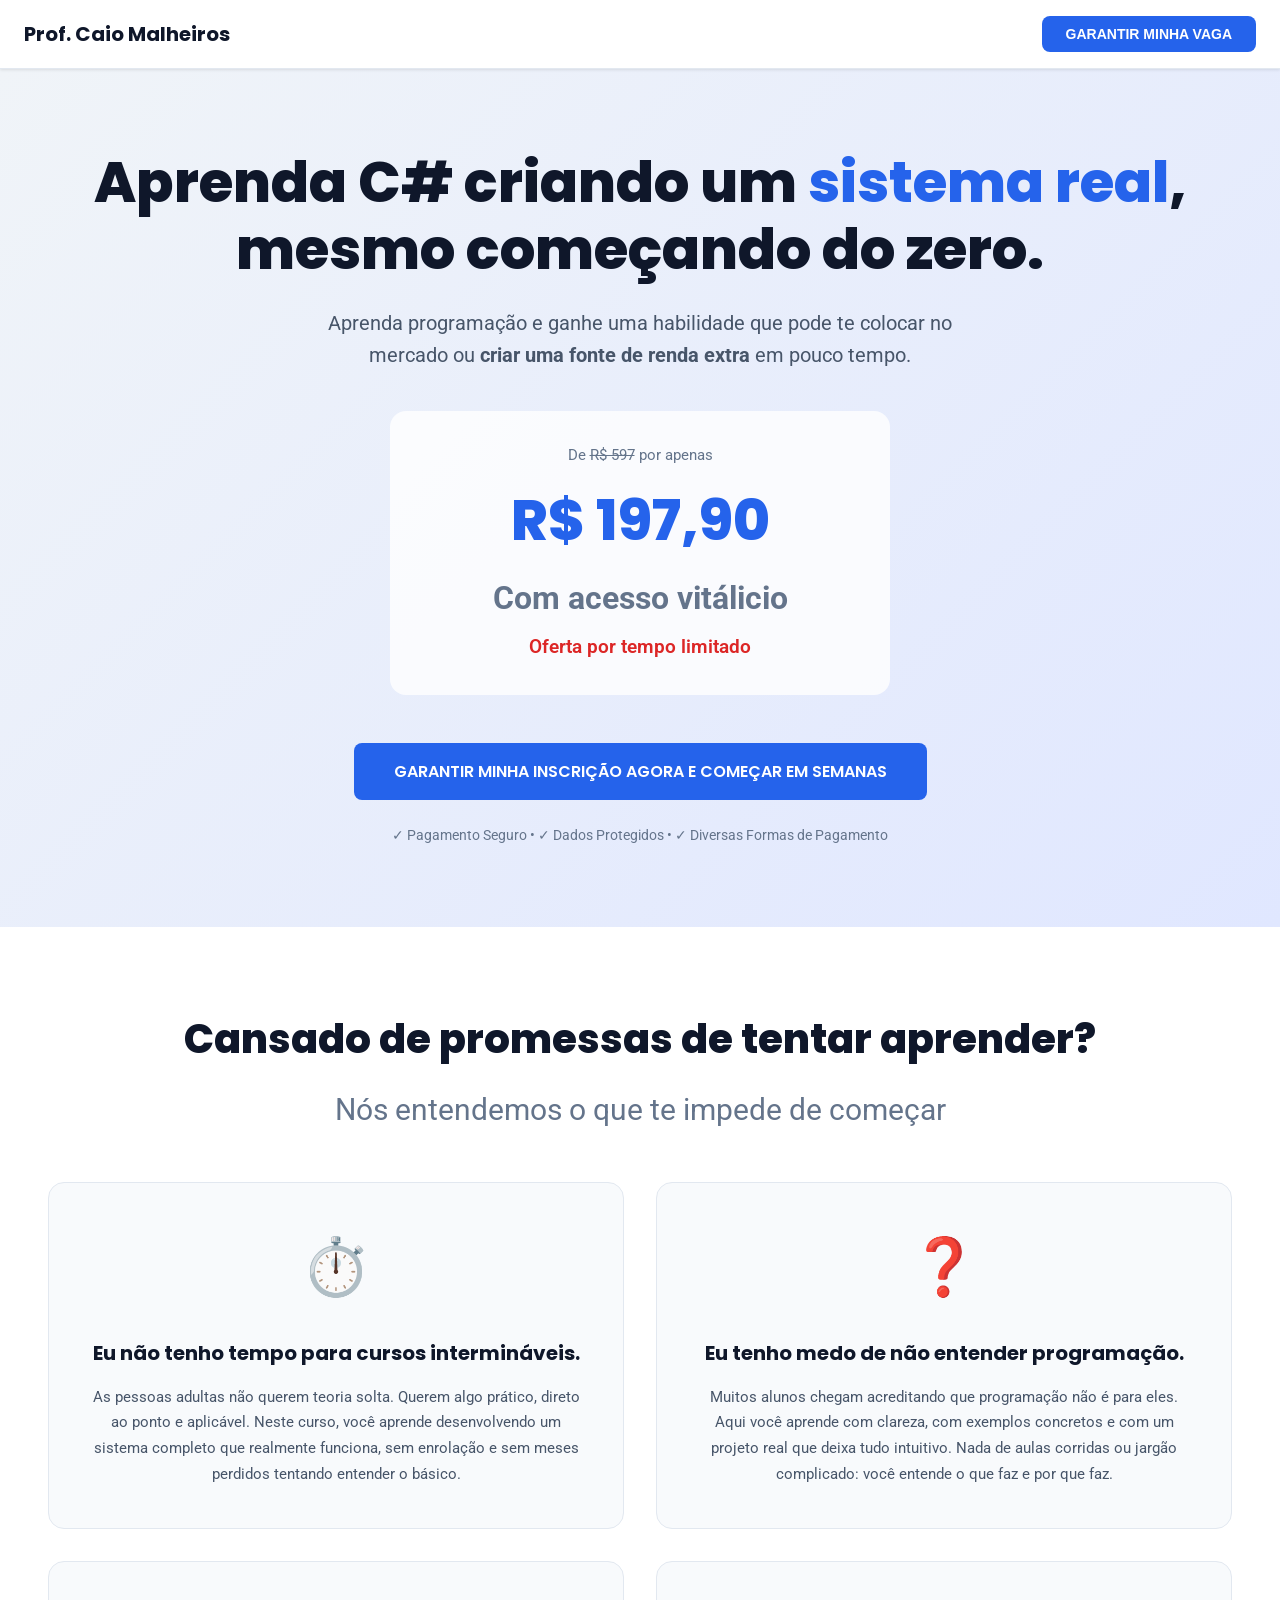
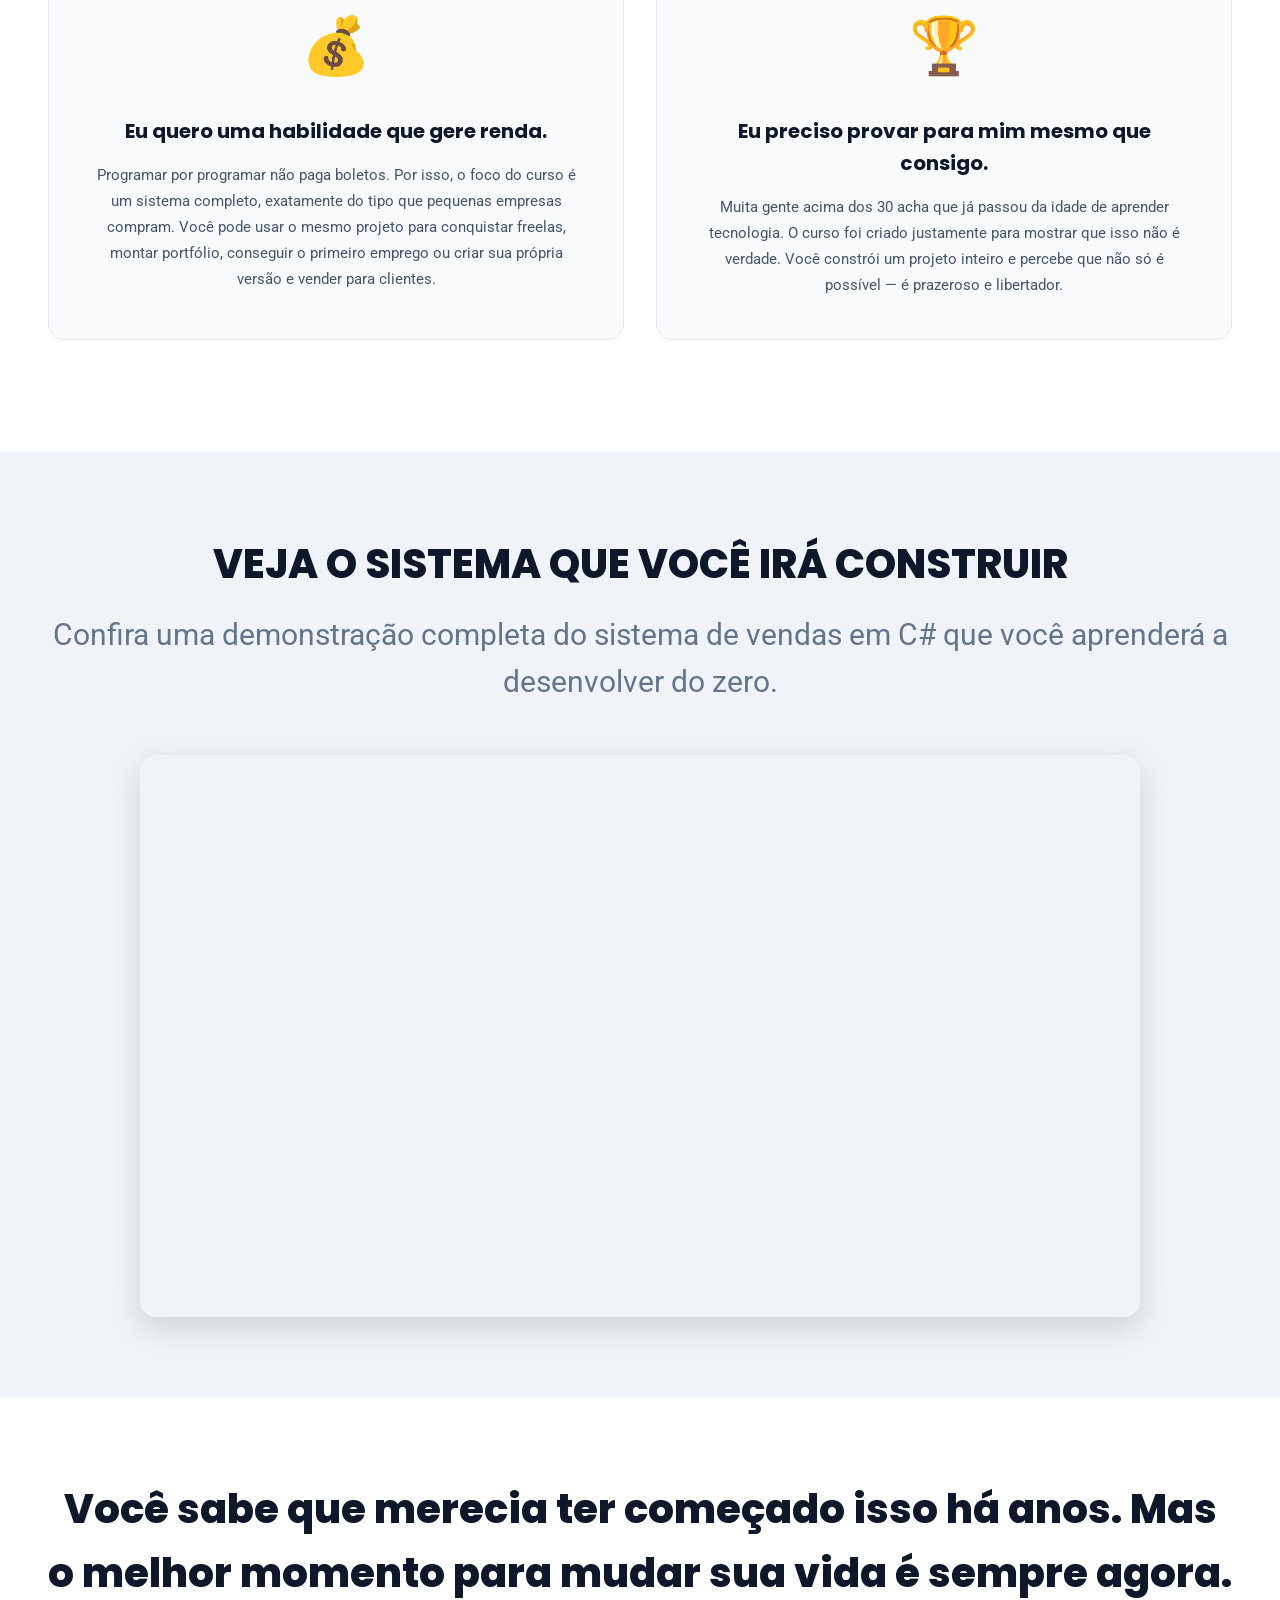
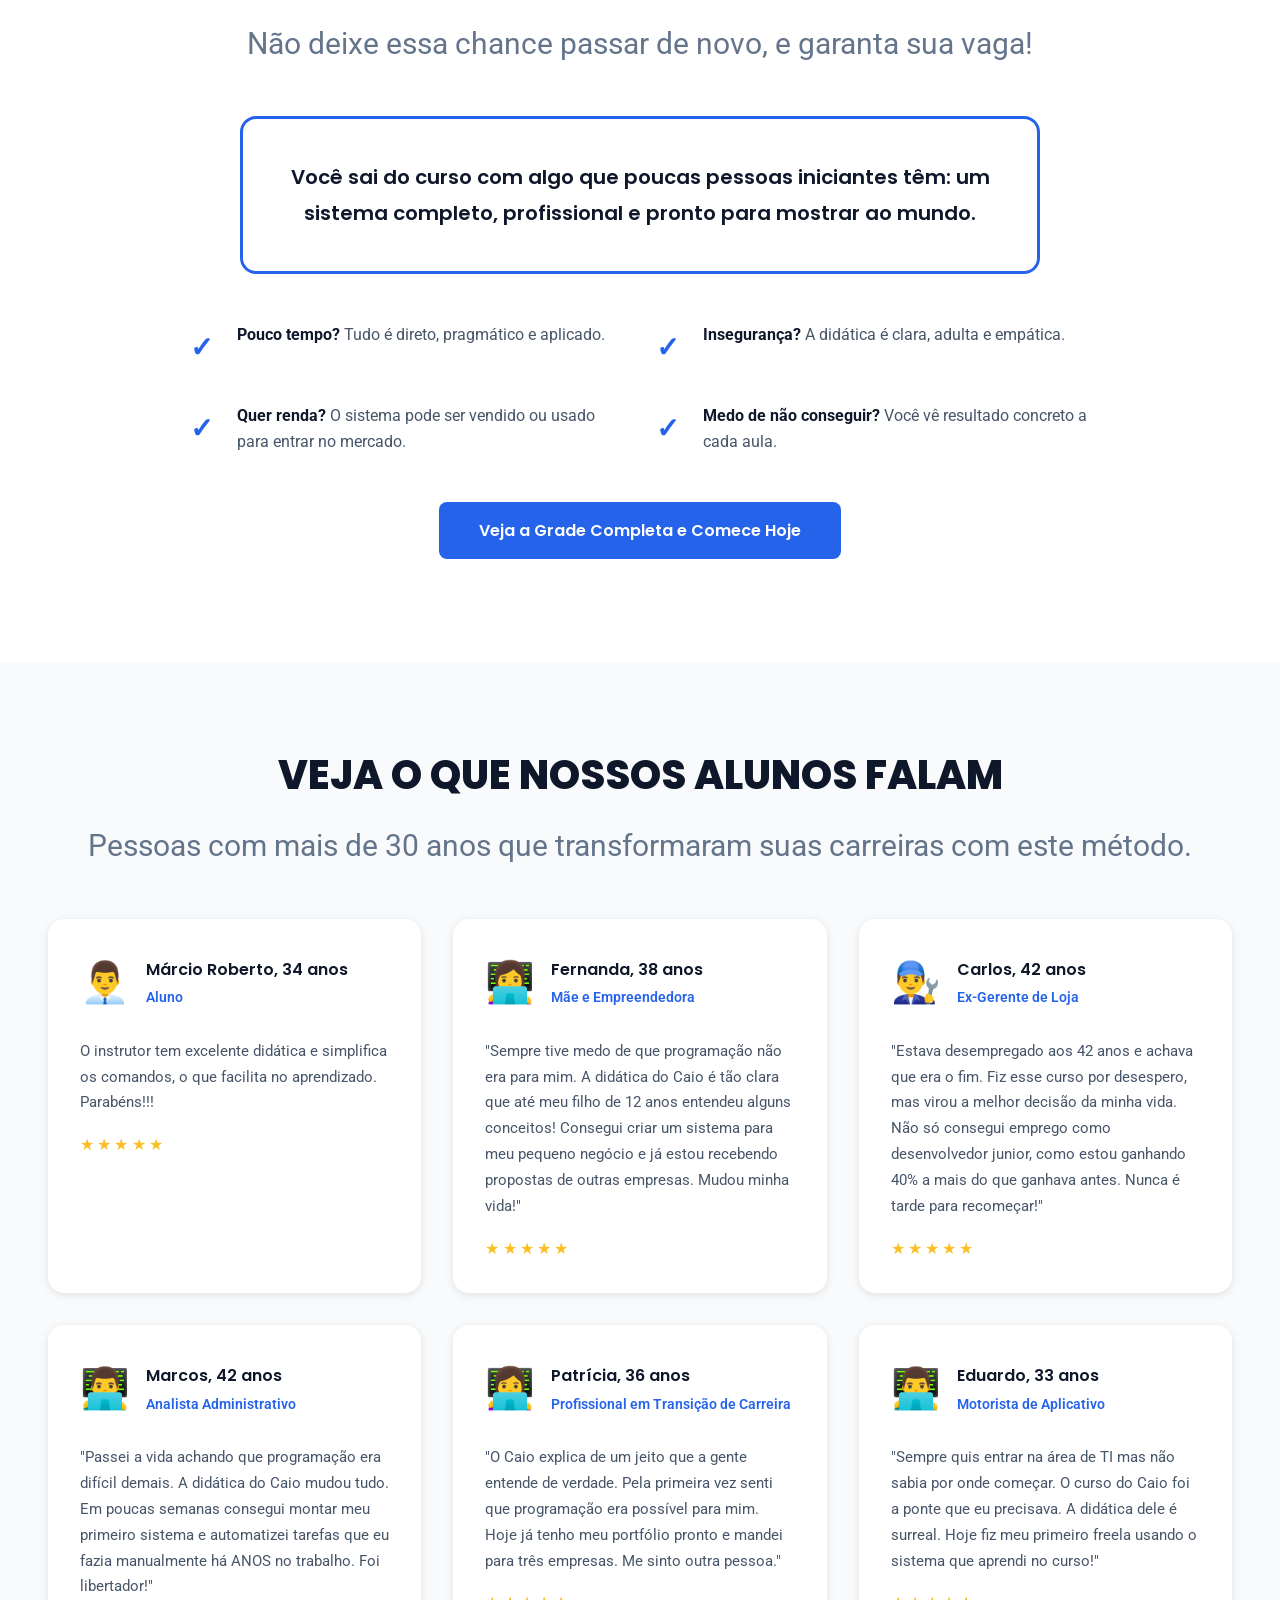
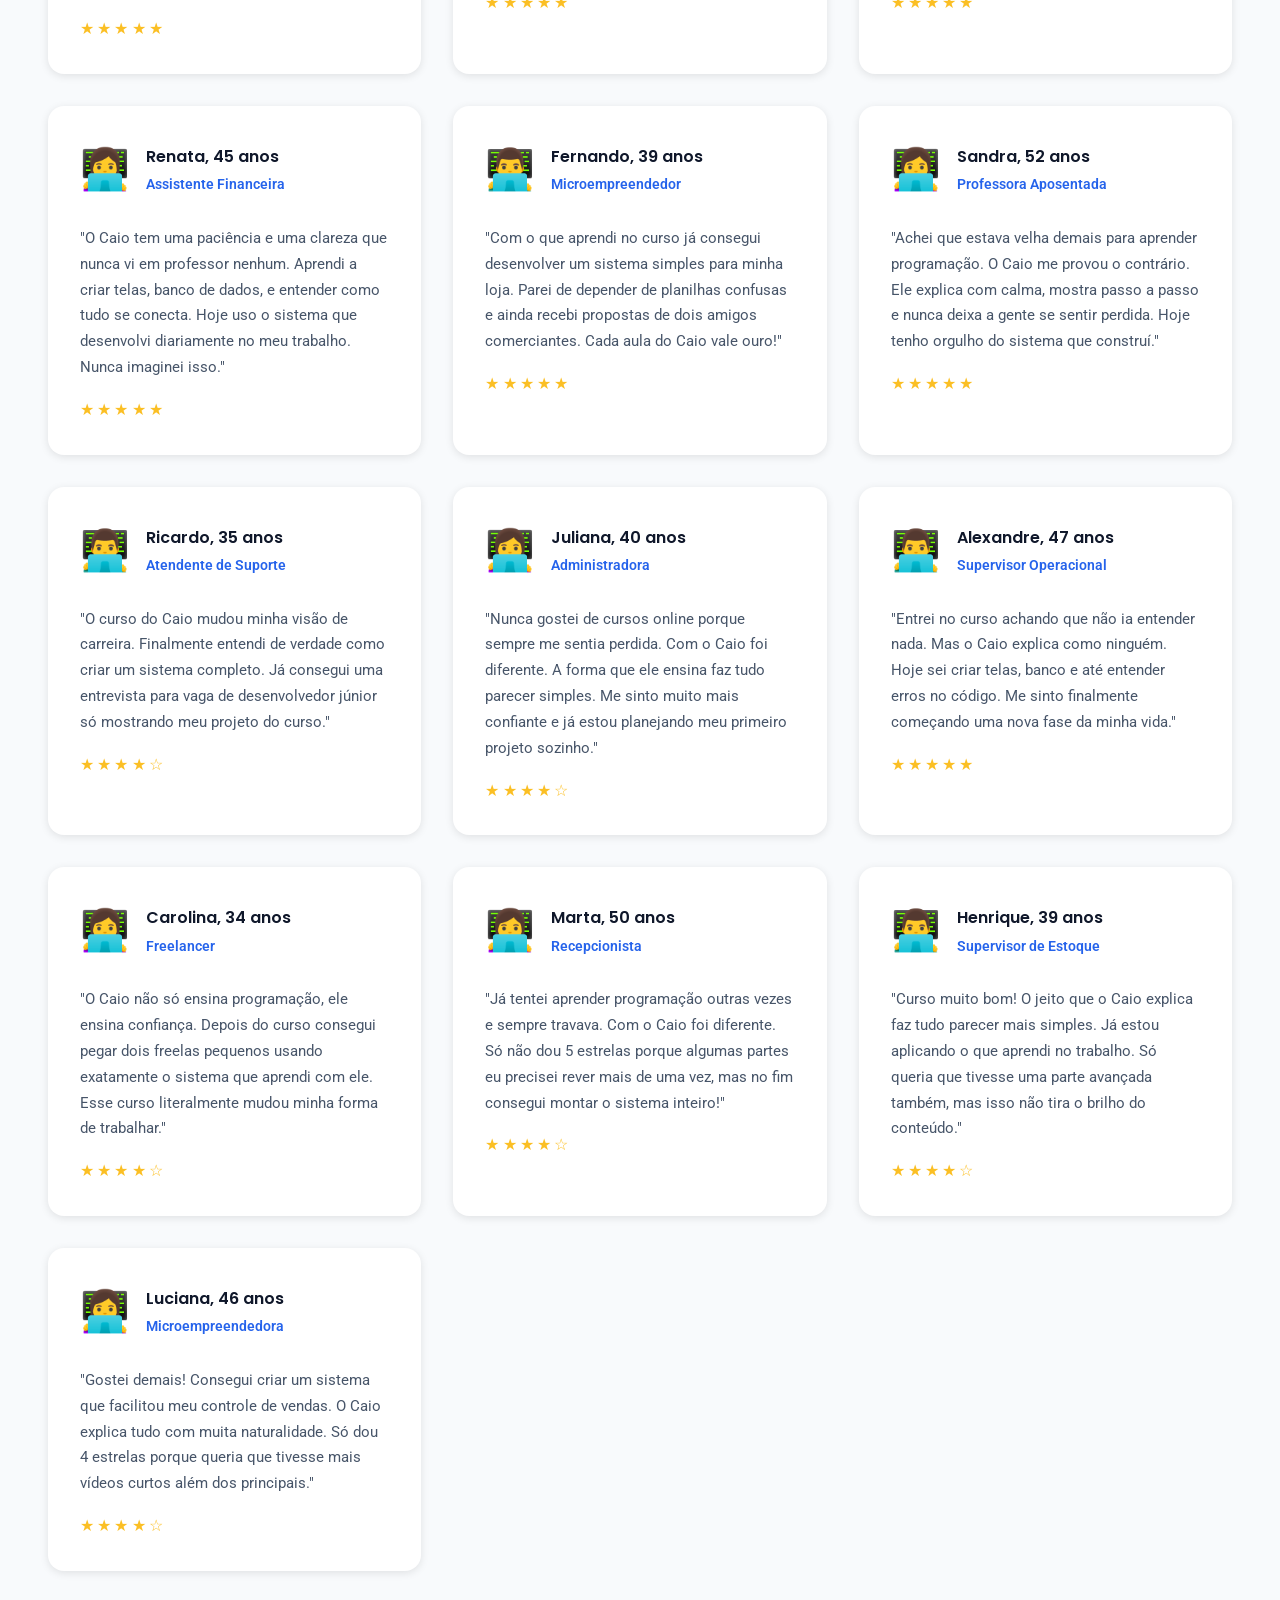
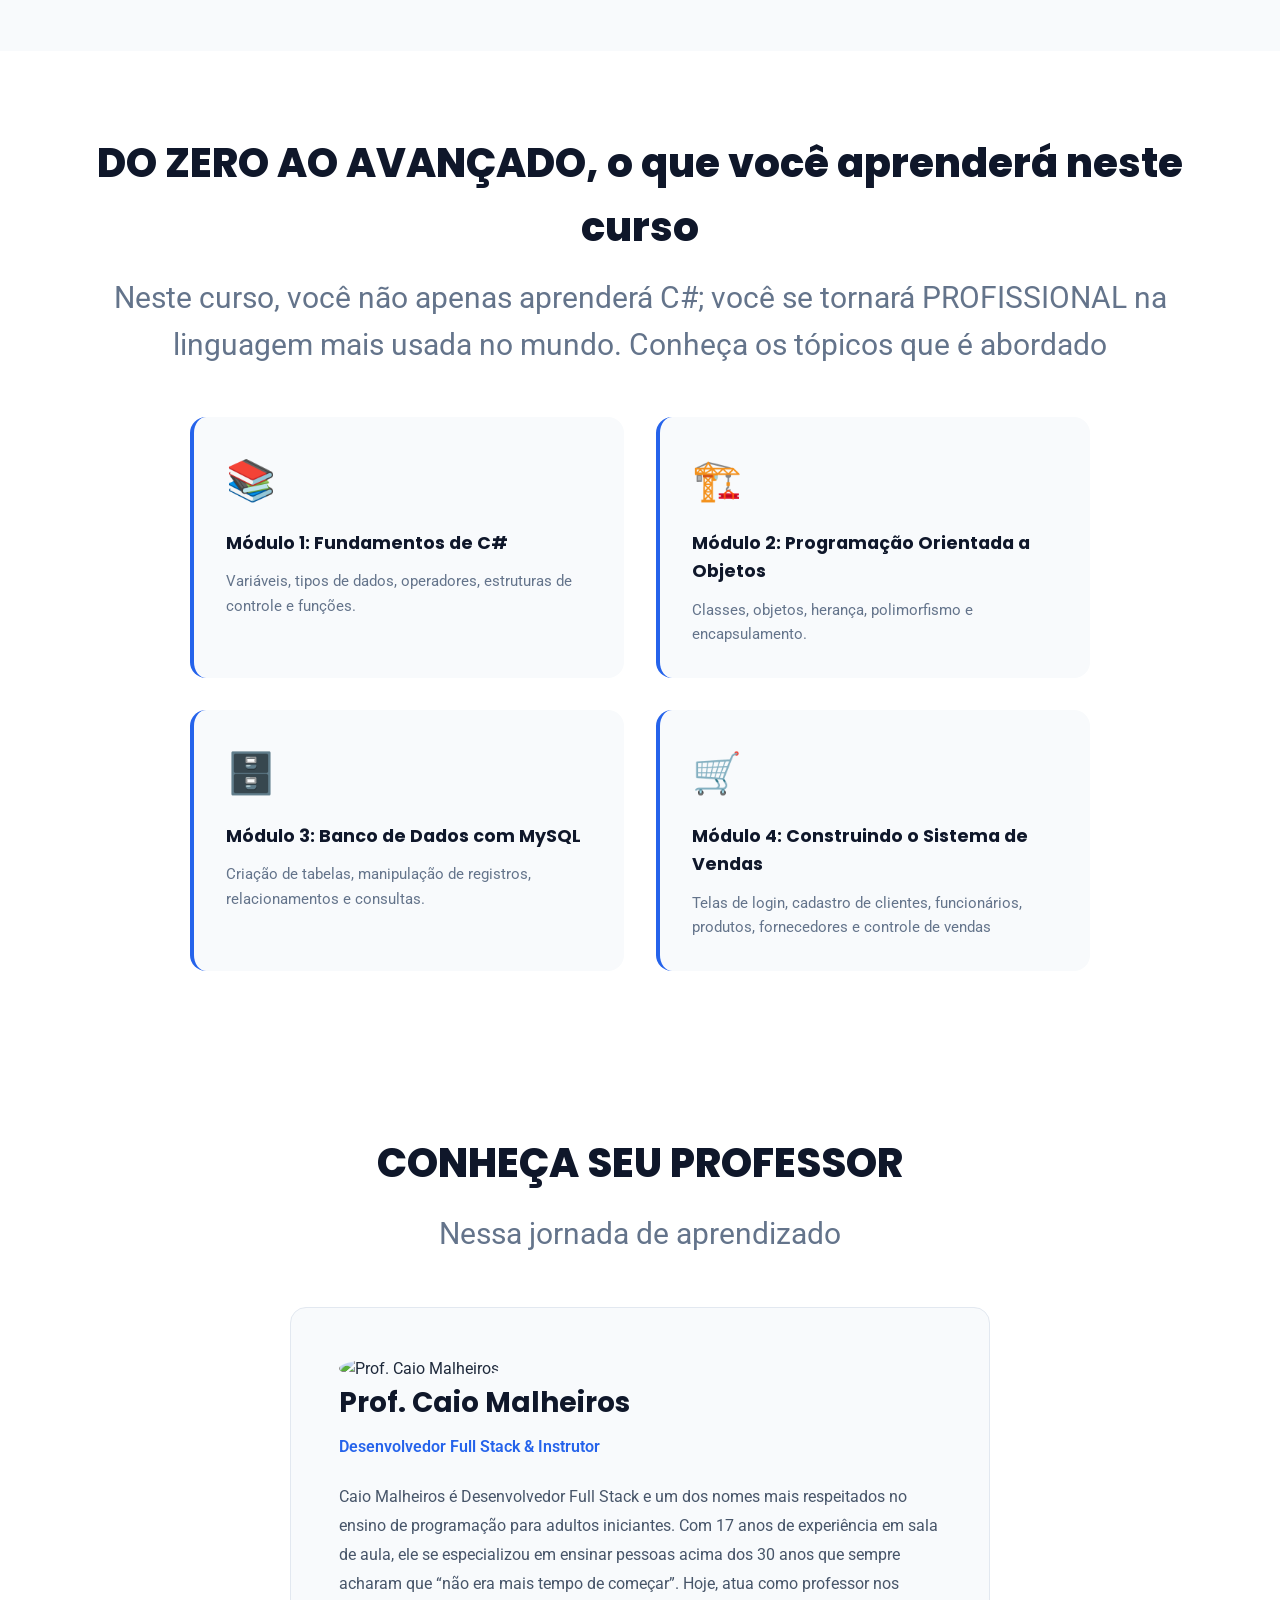
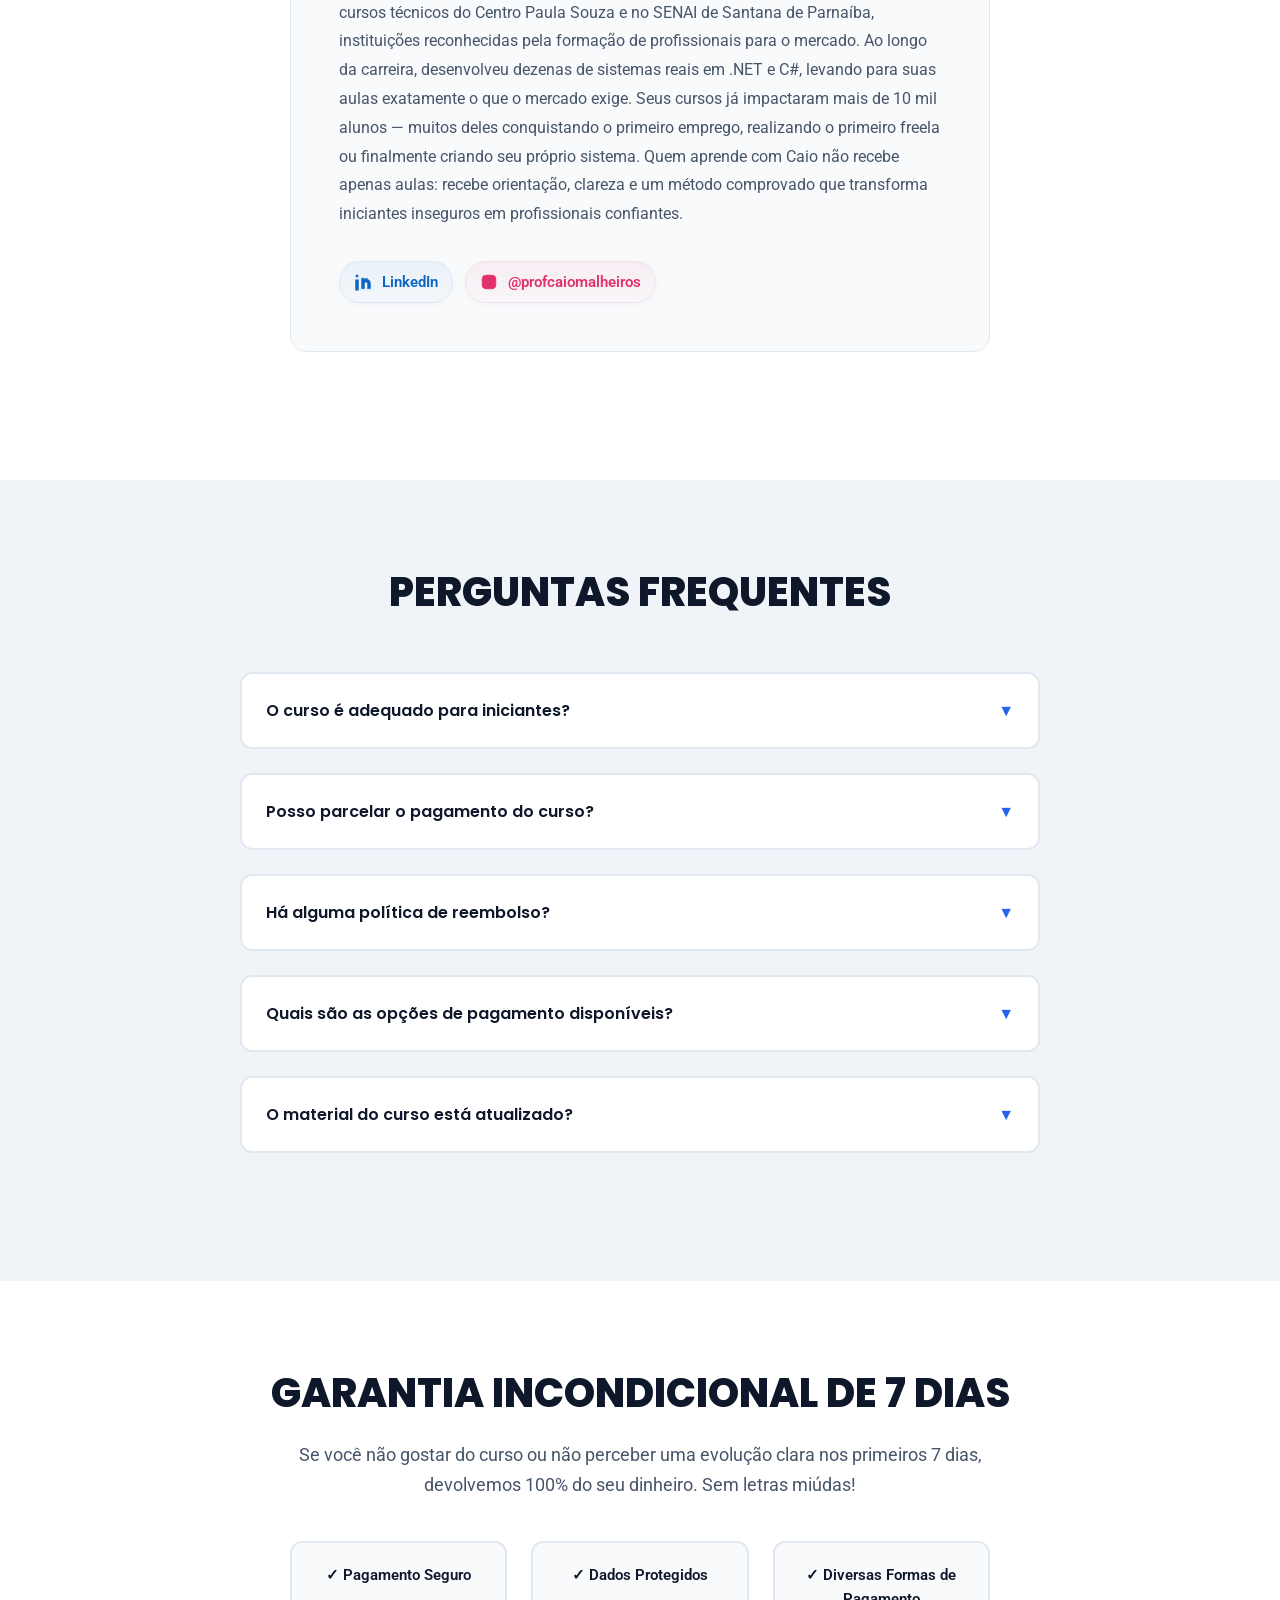
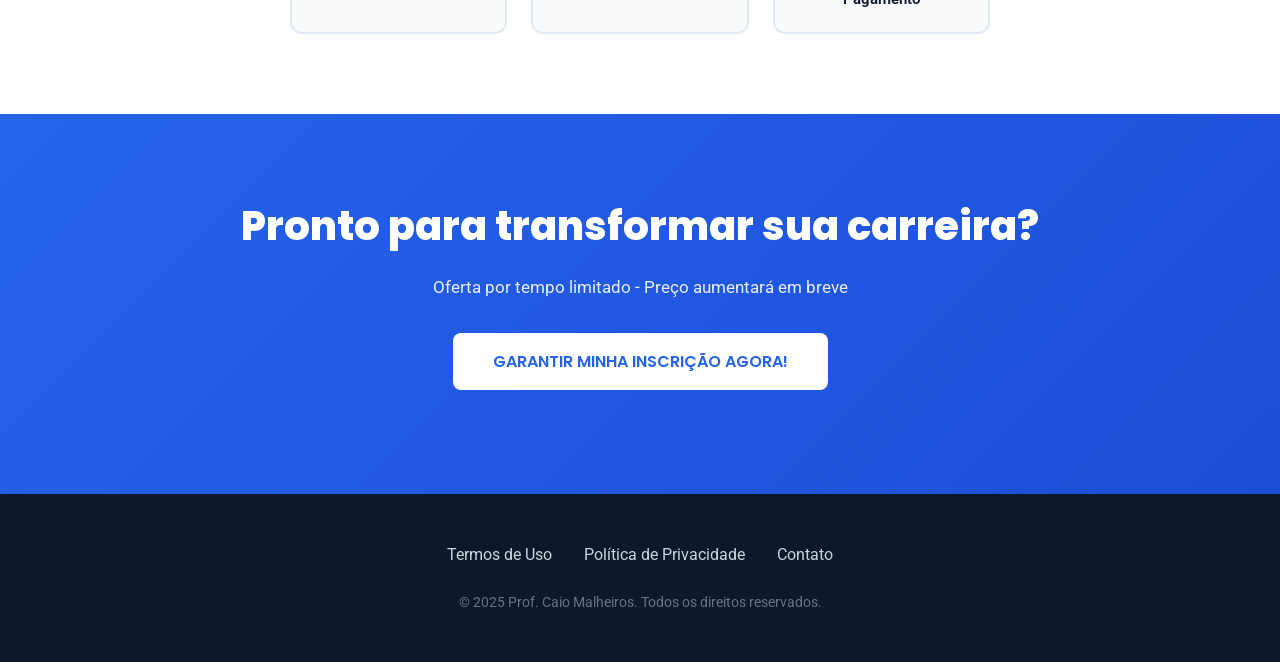
==== commit d14628a3: "Atualizando a landigpage" ====
--- a/index.html
+++ b/index.html
@@ -1,604 +1,1656 @@
 <!DOCTYPE html>
-<html lang="pt-br">
+<html lang="pt-BR">
+
 <head>
     <meta charset="UTF-8">
     <meta name="viewport" content="width=device-width, initial-scale=1.0">
-    <title>Prof. Caio Malheiros - Sistema de Vendas em C#</title>
+    <title>Aprenda C# Criando um Sistema Real - Prof. Caio Malheiros</title>
     <link rel="preconnect" href="https://fonts.googleapis.com">
     <link rel="preconnect" href="https://fonts.gstatic.com" crossorigin>
-    <link href="https://fonts.googleapis.com/css2?family=Poppins:wght@400;500;600;700&family=Roboto:wght@300;400;500;700&display=swap" rel="stylesheet">
-    <link rel="stylesheet" href="https://cdnjs.cloudflare.com/ajax/libs/font-awesome/6.0.0/css/all.min.css">
-    <link rel="stylesheet" href="styles.css">
+    <link
+        href="https://fonts.googleapis.com/css2?family=Poppins:wght@400;500;600;700;800&family=Roboto:wght@300;400;500;700&display=swap"
+        rel="stylesheet">
+    <style>
+        /* ============================================
+           RESET & BASE STYLES
+           ============================================ */
+
+        * {
+            margin: 0;
+            padding: 0;
+            box-sizing: border-box;
+        }
+
+        html {
+            scroll-behavior: smooth;
+        }
+
+        .instructor-image img {
+            width: 100px;
+            height: 100px;
+            border-radius: 50%;
+            object-fit: cover;
+            border: 4px solid var(--primary-color);
+        }
+
+
+
+
+        body {
+            font-family: 'Roboto', -apple-system, BlinkMacSystemFont, 'Segoe UI', sans-serif;
+            color: #1e293b;
+            background-color: #ffffff;
+            line-height: 1.6;
+        }
+
+        /* ============================================
+           CONTAINER & LAYOUT
+           ============================================ */
+
+        .container {
+            max-width: 1280px;
+            margin: 0 auto;
+            padding: 0 1.5rem;
+        }
+
+        @media (max-width: 768px) {
+            .container {
+                padding: 0 1rem;
+            }
+        }
+
+        /* ============================================
+           HEADER
+           ============================================ */
+
+        .header {
+            position: sticky;
+            top: 0;
+            background-color: #ffffff;
+            border-bottom: 1px solid #e2e8f0;
+            z-index: 100;
+            box-shadow: 0 1px 3px rgba(0, 0, 0, 0.1);
+        }
+
+        .header-container {
+            max-width: 1280px;
+            margin: 0 auto;
+            padding: 1rem 1.5rem;
+            display: flex;
+            justify-content: space-between;
+            align-items: center;
+        }
+
+        .header-logo {
+            font-size: 1.25rem;
+            font-weight: 700;
+            color: #0f172a;
+            font-family: 'Poppins', sans-serif;
+        }
+
+        .header-cta {
+            background-color: #2563eb;
+            color: white;
+            padding: 0.625rem 1.5rem;
+            border-radius: 0.5rem;
+            text-decoration: none;
+            font-weight: 600;
+            font-size: 0.875rem;
+            transition: background-color 0.3s ease;
+            cursor: pointer;
+            border: none;
+        }
+
+        .header-cta:hover {
+            background-color: #1d4ed8;
+        }
+
+        /* =========================
+   Redes sociais (profile-links)
+   ========================= */
+
+        .profile-links {
+            margin-top: 18px;
+            display: flex;
+            gap: 12px;
+            align-items: center;
+            flex-wrap: wrap;
+        }
+
+        /* botão/link base */
+        .profile-links .social-link {
+            display: inline-flex;
+            align-items: center;
+            gap: 10px;
+            padding: 8px 14px;
+            border-radius: 999px;
+            /* pílula */
+            text-decoration: none;
+            font-weight: 600;
+            font-size: 0.95rem;
+            border: 1px solid rgba(37, 99, 235, 0.08);
+            background: rgba(37, 99, 235, 0.06);
+            color: #1e3a8a;
+            /* azul escuro agradável */
+            transition: transform 0.18s ease, box-shadow 0.18s ease, background-color 0.18s ease;
+            box-shadow: 0 2px 8px rgba(13, 30, 60, 0.03);
+            -webkit-tap-highlight-color: transparent;
+        }
+
+        /* Força os SVGs a herdarem a cor do link */
+        .profile-links .social-link svg {
+            display: block;
+            width: 18px;
+            height: 18px;
+            flex-shrink: 0;
+            color: inherit;
+            fill: currentColor;
+            stroke: currentColor;
+        }
+
+        /* hover / foco */
+        .profile-links .social-link:hover,
+        .profile-links .social-link:focus {
+            transform: translateY(-3px);
+            box-shadow: 0 8px 20px rgba(37, 99, 235, 0.14);
+            background: linear-gradient(90deg, rgba(37, 99, 235, 0.12), rgba(37, 99, 235, 0.06));
+            outline: none;
+        }
+
+        /* estilos específicos por rede (opcionais, deixam mais legível) */
+        .profile-links .social-link[href*="linkedin"] {
+            color: #0a66c2;
+            /* LinkedIn blue */
+            background: linear-gradient(180deg, rgba(10, 102, 194, 0.06), rgba(10, 102, 194, 0.02));
+            border-color: rgba(10, 102, 194, 0.08);
+        }
+
+        .profile-links .social-link[href*="instagram"] {
+            color: #e1306c;
+            /* Instagram-ish */
+            background: linear-gradient(180deg, rgba(225, 48, 108, 0.06), rgba(225, 48, 108, 0.02));
+            border-color: rgba(225, 48, 108, 0.08);
+        }
+
+        /* subtle label hide on very small screens (keeps only icon) */
+        @media (max-width: 420px) {
+            .profile-links .social-link {
+                padding: 8px;
+                gap: 8px;
+                font-size: 0.88rem;
+            }
+
+            .profile-links .social-link span {
+                display: none;
+                /* se você envolver o texto em <span>, isso oculta o texto em telas pequenas */
+            }
+        }
+
+        /* acessibilidade: foco visível */
+        .profile-links .social-link:focus-visible {
+            box-shadow: 0 0 0 4px rgba(37, 99, 235, 0.12);
+        }
+
+        /* ============================================
+           HERO SECTION
+           ============================================ */
+
+        .hero {
+            background: linear-gradient(135deg, #f0f4f8 0%, #e0e7ff 100%);
+            padding: 5rem 1.5rem;
+            text-align: center;
+        }
+
+        @media (max-width: 768px) {
+            .hero {
+                padding: 3rem 1rem;
+            }
+        }
+
+        .hero-title {
+            font-size: 3.5rem;
+            font-weight: 800;
+            color: #0f172a;
+            margin-bottom: 1.5rem;
+            line-height: 1.2;
+            font-family: 'Poppins', sans-serif;
+        }
+
+        @media (max-width: 768px) {
+            .hero-title {
+                font-size: 2rem;
+            }
+        }
+
+        .hero-title .highlight {
+            color: #2563eb;
+        }
+
+        .hero-subtitle {
+            font-size: 1.25rem;
+            color: #475569;
+            margin-bottom: 2.5rem;
+            max-width: 700px;
+            margin-left: auto;
+            margin-right: auto;
+            line-height: 1.6;
+        }
+
+        @media (max-width: 768px) {
+            .hero-subtitle {
+                font-size: 1rem;
+            }
+        }
+
+        .price-section {
+            margin: 2rem 0 3rem 0;
+            background-color: rgba(255, 255, 255, 0.8);
+            padding: 2rem;
+            border-radius: 1rem;
+            max-width: 500px;
+            margin-left: auto;
+            margin-right: auto;
+        }
+
+        .original-price {
+            color: #64748b;
+            font-size: 0.95rem;
+            margin-bottom: 0.5rem;
+        }
+
+        .strikethrough {
+            text-decoration: line-through;
+        }
+
+        .final-price {
+            font-size: 3.5rem;
+            font-weight: 800;
+            color: #2563eb;
+            margin-bottom: 0.5rem;
+            font-family: 'Poppins', sans-serif;
+        }
+
+        @media (max-width: 768px) {
+            .final-price {
+                font-size: 2.5rem;
+            }
+        }
+
+        .vitalicio {
+             color: #64748b;
+            font-weight: bold;
+            font-size: 2rem;
+            margin-bottom: 0.5rem;
+        }
+        
+
+        .offer-text {
+            color: #dc2626;
+            font-weight: 600;
+            font-size: 1.2rem;
+        }
+
+        .trust-text {
+            color: #64748b;
+            font-size: 0.875rem;
+            margin-top: 1.5rem;
+        }
+
+        /* ============================================
+           BUTTONS
+           ============================================ */
+
+        .cta-button {
+            background-color: #2563eb;
+            color: white;
+            padding: 1rem 2.5rem;
+            border: none;
+            border-radius: 0.5rem;
+            font-size: 1rem;
+            font-weight: 600;
+            cursor: pointer;
+            transition: all 0.3s ease;
+            margin: 1.5rem auto;
+            display: block;
+            max-width: 100%;
+            font-family: 'Poppins', sans-serif;
+        }
+
+        .cta-button:hover {
+            background-color: #1d4ed8;
+            transform: translateY(-2px);
+            box-shadow: 0 4px 12px rgba(37, 99, 235, 0.3);
+        }
+
+        .cta-button:active {
+            transform: translateY(0);
+        }
+
+        /* ============================================
+           PAIN POINTS SECTION
+           ============================================ */
+
+        .pain-points {
+            padding: 5rem 1.5rem;
+            background-color: #ffffff;
+        }
+
+        @media (max-width: 768px) {
+            .pain-points {
+                padding: 3rem 1rem;
+            }
+        }
+
+        .section-title {
+            font-size: 2.5rem;
+            font-weight: 800;
+            color: #0f172a;
+            text-align: center;
+            margin-bottom: 1rem;
+            font-family: 'Poppins', sans-serif;
+        }
+
+        @media (max-width: 768px) {
+            .section-title {
+                font-size: 1.75rem;
+            }
+        }
+
+        .section-subtitle {
+            text-align: center;
+            color: #64748b;
+            margin-bottom: 3rem;
+            font-size: 1.85rem;
+        }
+
+        .pain-points-grid {
+            display: grid;
+            grid-template-columns: repeat(2, 1fr);
+            gap: 2rem;
+            margin-bottom: 2rem;
+        }
+
+        @media (max-width: 768px) {
+            .pain-points-grid {
+                grid-template-columns: 1fr;
+                gap: 1.5rem;
+            }
+        }
+
+        .pain-point-card {
+            background-color: #f8fafc;
+            padding: 2.5rem;
+            border-radius: 1rem;
+            border: 1px solid #e2e8f0;
+            transition: all 0.3s ease;
+            text-align: center;
+        }
+
+        .pain-point-card:hover {
+            border-color: #2563eb;
+            box-shadow: 0 8px 16px rgba(37, 99, 235, 0.15);
+            transform: translateY(-4px);
+        }
+
+        .pain-point-icon {
+            font-size: 3.5rem;
+            margin-bottom: 1.5rem;
+            text-align: center;
+        }
+
+        .pain-point-card h3 {
+            font-size: 1.25rem;
+            font-weight: 700;
+            color: #0f172a;
+            margin-bottom: 1rem;
+            font-family: 'Poppins', sans-serif;
+        }
+
+        .pain-point-card p {
+            color: #475569;
+            line-height: 1.7;
+            font-size: 0.95rem;
+        }
+
+        /* ============================================
+           SOLUTION SECTION
+           ============================================ */
+
+        .solution {
+            padding: 5rem 1.5rem;
+            background-color: #ffffff;
+        }
+
+        @media (max-width: 768px) {
+            .solution {
+                padding: 3rem 1rem;
+            }
+        }
+
+        .solution-box {
+            background-color: white;
+            border: 3px solid #2563eb;
+            border-radius: 1rem;
+            padding: 2.5rem;
+            margin: 2.5rem auto;
+            max-width: 800px;
+            text-align: center;
+        }
+
+        .solution-text {
+            font-size: 1.25rem;
+            color: #0f172a;
+            line-height: 1.8;
+            font-weight: 600;
+            font-family: 'Poppins', sans-serif;
+        }
+
+        .solution-benefits {
+            display: grid;
+            grid-template-columns: repeat(2, 1fr);
+            gap: 2rem;
+            max-width: 900px;
+            margin: 3rem auto;
+        }
+
+        @media (max-width: 768px) {
+            .solution-benefits {
+                grid-template-columns: 1fr;
+                gap: 1.5rem;
+            }
+        }
+
+        .benefit {
+            display: flex;
+            gap: 1.5rem;
+            align-items: flex-start;
+        }
+
+        .checkmark {
+            color: #2563eb;
+            font-size: 1.75rem;
+            font-weight: 700;
+            flex-shrink: 0;
+            margin-top: 0.25rem;
+        }
+
+        .benefit p {
+            color: #475569;
+            line-height: 1.6;
+        }
+
+        .benefit strong {
+            color: #0f172a;
+        }
+
+        /* ============================================
+           TESTIMONIALS SECTION
+           ============================================ */
+
+        .testimonials-section {
+            background-color: #f8fafc;
+            padding: 5rem 1.5rem;
+        }
+
+        @media (max-width: 768px) {
+            .testimonials-section {
+                padding: 3rem 1rem;
+            }
+        }
+
+        .testimonials-grid {
+            display: grid;
+            grid-template-columns: repeat(auto-fit, minmax(320px, 1fr));
+            gap: 2rem;
+            margin-top: 3rem;
+        }
+
+        .testimonial-card {
+            background-color: white;
+            padding: 2rem;
+            border-radius: 1rem;
+            box-shadow: 0 2px 8px rgba(0, 0, 0, 0.1);
+            transition: all 0.3s ease;
+        }
+
+        .testimonial-card:hover {
+            box-shadow: 0 8px 16px rgba(0, 0, 0, 0.15);
+            transform: translateY(-4px);
+        }
+
+        .testimonial-header {
+            display: flex;
+            align-items: center;
+            margin-bottom: 1.5rem;
+        }
+
+        .testimonial-avatar {
+            font-size: 2.5rem;
+            margin-right: 1rem;
+        }
+
+        .testimonial-info h3 {
+            margin: 0;
+            color: #0f172a;
+            font-size: 1rem;
+            font-weight: 600;
+            font-family: 'Poppins', sans-serif;
+        }
+
+        .testimonial-role {
+            margin: 0.25rem 0 0 0;
+            color: #2563eb;
+            font-size: 0.875rem;
+            font-weight: 600;
+        }
+
+        .testimonial-text {
+            color: #475569;
+            line-height: 1.7;
+            margin-bottom: 1rem;
+            font-size: 0.95rem;
+        }
+
+        .testimonial-rating {
+            color: #fbbf24;
+            font-size: 1rem;
+            letter-spacing: 0.2rem;
+        }
+
+        /* ============================================
+           CURRICULUM SECTION
+           ============================================ */
+
+        .curriculum {
+            padding: 5rem 1.5rem;
+            background-color: #ffffff;
+        }
+
+        @media (max-width: 768px) {
+            .curriculum {
+                padding: 3rem 1rem;
+            }
+        }
+
+        .curriculum-container {
+            max-width: 900px;
+            margin: 0 auto;
+        }
+
+        .curriculum-grid {
+            display: grid;
+            grid-template-columns: repeat(auto-fit, minmax(280px, 1fr));
+            gap: 2rem;
+            margin-top: 3rem;
+        }
+
+        .curriculum-item {
+            background-color: #f8fafc;
+            padding: 2rem;
+            border-radius: 1rem;
+            border-left: 4px solid #2563eb;
+            transition: all 0.3s ease;
+        }
+
+        .curriculum-item:hover {
+            box-shadow: 0 4px 12px rgba(37, 99, 235, 0.1);
+            transform: translateY(-2px);
+        }
+
+        .curriculum-icon {
+            font-size: 2.5rem;
+            margin-bottom: 1rem;
+        }
+
+        .curriculum-item h3 {
+            font-size: 1.1rem;
+            font-weight: 700;
+            color: #0f172a;
+            margin-bottom: 0.75rem;
+            font-family: 'Poppins', sans-serif;
+        }
+
+        .curriculum-item p {
+            color: #64748b;
+            font-size: 0.95rem;
+        }
+
+        /* ============================================
+           VIDEO SECTION
+           ============================================ */
+
+        .video-section {
+            padding: 5rem 1.5rem;
+            background-color: #f0f4f8;
+        }
+
+        @media (max-width: 768px) {
+            .video-section {
+                padding: 3rem 1rem;
+            }
+        }
+
+        .video-container {
+            max-width: 1000px;
+            margin: 3rem auto 0;
+            border-radius: 1rem;
+            overflow: hidden;
+            box-shadow: 0 10px 30px rgba(0, 0, 0, 0.15);
+            aspect-ratio: 16 / 9;
+        }
+
+        .video-container iframe {
+            width: 100%;
+            height: 100%;
+            border: none;
+        }
+
+        /* ============================================
+           INSTRUCTOR SECTION
+           ============================================ */
+
+        .instructor {
+            padding: 5rem 1.5rem;
+            background-color: #ffffff;
+        }
+
+        @media (max-width: 768px) {
+            .instructor {
+                padding: 3rem 1rem;
+            }
+        }
+
+        .instructor-card {
+            background-color: #f8fafc;
+            padding: 3rem;
+            border-radius: 1rem;
+            border: 1px solid #e2e8f0;
+            max-width: 700px;
+            margin: 3rem auto;
+        }
+
+        .instructor-card h3 {
+            font-size: 1.75rem;
+            font-weight: 700;
+            color: #0f172a;
+            margin-bottom: 0.5rem;
+            font-family: 'Poppins', sans-serif;
+        }
+
+        .instructor-role {
+            color: #2563eb;
+            font-weight: 600;
+            margin-bottom: 1.5rem;
+        }
+
+        .instructor-bio {
+            color: #475569;
+            line-height: 1.8;
+            margin-bottom: 2rem;
+        }
+
+        .instructor-stats {
+            display: grid;
+            grid-template-columns: repeat(3, 1fr);
+            gap: 2rem;
+            text-align: center;
+        }
+
+        @media (max-width: 768px) {
+            .instructor-stats {
+                grid-template-columns: 1fr;
+            }
+        }
+
+        .stat {
+            padding: 1.5rem;
+        }
+
+        .stat-number {
+            font-size: 1.75rem;
+            font-weight: 700;
+            color: #2563eb;
+            font-family: 'Poppins', sans-serif;
+        }
+
+        .stat-label {
+            font-size: 0.875rem;
+            color: #64748b;
+            margin-top: 0.5rem;
+        }
+
+        /* ============================================
+           FAQ SECTION
+           ============================================ */
+
+        .faq {
+            padding: 5rem 1.5rem;
+            background-color: #f0f4f8;
+        }
+
+        @media (max-width: 768px) {
+            .faq {
+                padding: 3rem 1rem;
+            }
+        }
+
+        .faq-container {
+            max-width: 800px;
+            margin: 3rem auto;
+        }
+
+        .faq-item {
+            margin-bottom: 1.5rem;
+        }
+
+        .faq-question {
+            width: 100%;
+            background-color: #ffffff;
+            border: 2px solid #e2e8f0;
+            padding: 1.5rem;
+            border-radius: 0.75rem;
+            font-size: 1rem;
+            font-weight: 600;
+            color: #0f172a;
+            cursor: pointer;
+            display: flex;
+            justify-content: space-between;
+            align-items: center;
+            transition: all 0.3s ease;
+            font-family: 'Poppins', sans-serif;
+        }
+
+        .faq-question:hover {
+            background-color: #f8fafc;
+            border-color: #2563eb;
+        }
+
+        .faq-icon {
+            transition: transform 0.3s ease;
+            display: inline-block;
+            color: #2563eb;
+        }
+
+        .faq-question.active .faq-icon {
+            transform: rotate(180deg);
+        }
+
+        .faq-answer {
+            display: none;
+            background-color: #ffffff;
+            border: 1px solid #e2e8f0;
+            border-top: none;
+            padding: 1.5rem;
+            border-radius: 0 0 0.75rem 0.75rem;
+            color: #475569;
+            line-height: 1.7;
+        }
+
+        .faq-answer.active {
+            display: block;
+        }
+
+        /* ============================================
+           GUARANTEE SECTION
+           ============================================ */
+
+        .guarantee {
+            padding: 5rem 1.5rem;
+            background-color: #ffffff;
+            text-align: center;
+        }
+
+        @media (max-width: 768px) {
+            .guarantee {
+                padding: 3rem 1rem;
+            }
+        }
+
+        .guarantee-text {
+            color: #475569;
+            font-size: 1.1rem;
+            margin-bottom: 2.5rem;
+            max-width: 700px;
+            margin-left: auto;
+            margin-right: auto;
+            line-height: 1.7;
+        }
+
+        .guarantee-badges {
+            display: flex;
+            flex-direction: row;
+            gap: 1.5rem;
+            max-width: 700px;
+            margin: 0 auto;
+            justify-content: center;
+            flex-wrap: wrap;
+        }
+
+        @media (max-width: 768px) {
+            .guarantee-badges {
+                flex-direction: column;
+            }
+        }
+
+        .badge {
+            background-color: #f8fafc;
+            padding: 1.25rem;
+            border-radius: 0.75rem;
+            border: 2px solid #e2e8f0;
+            color: #0f172a;
+            font-weight: 600;
+            font-size: 0.95rem;
+            flex: 1;
+            min-width: 200px;
+        }
+
+        /* ============================================
+           FINAL CTA SECTION
+           ============================================ */
+
+        .final-cta {
+            padding: 5rem 1.5rem;
+            background: linear-gradient(135deg, #2563eb 0%, #1d4ed8 100%);
+            text-align: center;
+        }
+
+        @media (max-width: 768px) {
+            .final-cta {
+                padding: 3rem 1rem;
+            }
+        }
+
+        .final-cta .section-title {
+            color: white;
+        }
+
+        .final-cta-text {
+            color: rgba(255, 255, 255, 0.9);
+            font-size: 1.05rem;
+            margin-bottom: 2rem;
+        }
+
+        .final-cta .cta-button {
+            background-color: white;
+            color: #2563eb;
+        }
+
+        .final-cta .cta-button:hover {
+            background-color: #f0f4f8;
+        }
+
+        /* ============================================
+           FOOTER
+           ============================================ */
+
+        .footer {
+            background-color: #0f172a;
+            color: #cbd5e1;
+            padding: 3rem 1.5rem;
+            text-align: center;
+        }
+
+        .footer-content {
+            display: flex;
+            justify-content: center;
+            gap: 2rem;
+            flex-wrap: wrap;
+            margin-bottom: 1.5rem;
+            max-width: 1280px;
+            margin-left: auto;
+            margin-right: auto;
+        }
+
+        .footer-content a {
+            color: #cbd5e1;
+            text-decoration: none;
+            transition: color 0.3s ease;
+        }
+
+        .footer-content a:hover {
+            color: #2563eb;
+        }
+
+        .footer-copyright {
+            font-size: 0.875rem;
+            color: #64748b;
+        }
+
+        /* ============================================
+           RESPONSIVE ADJUSTMENTS
+           ============================================ */
+
+        @media (max-width: 640px) {
+            .hero-title {
+                font-size: 1.5rem;
+            }
+
+            .final-price {
+                font-size: 2rem;
+            }
+
+            .section-title {
+                font-size: 1.5rem;
+            }
+
+            .pain-points-grid {
+                grid-template-columns: 1fr;
+            }
+
+            .instructor-stats {
+                grid-template-columns: 1fr;
+            }
+        }
+    </style>
 </head>
+
 <body>
-    <!-- Navegação -->
+    <!-- Header -->
     <header class="header">
-        <div class="container">
-            <div class="logo">
-                <a href="#">Prof. Caio Malheiros</a>
-            </div>
-            <nav class="nav">
-                <ul class="nav-list">
-                    <li><a href="#" class="nav-link">HOME</a></li>
-                    <li><a href="#conteudo" class="nav-link">CONTEÚDO</a></li>
-                    <li><a href="#garantia" class="nav-link">GARANTIA</a></li>
-                    <li><a href="#contato" class="nav-link">CONTATO</a></li>
-                    <li><a href="#comprar" class="nav-link cta-nav">COMPRAR</a></li>
-                </ul>
-                <div class="menu-toggle">
-                    <i class="fas fa-bars"></i>
-                </div>
-            </nav>
+        <div class="header-container">
+            <div class="header-logo">Prof. Caio Malheiros</div>
+            <button class="header-cta"
+                onclick="window.open('https://pay.hotmart.com/C43442771B?bid=1744140280903', '_blank')">GARANTIR MINHA
+                VAGA</button>
         </div>
     </header>
 
     <!-- Hero Section -->
     <section class="hero">
         <div class="container">
-            <div class="hero-content">
-                <h1 class="hero-title">DOMINE A LINGUAGEM <span class="highlight">C#</span> E TORNE-SE O PROGRAMADOR QUE TODA <span class="highlight">EMPRESA</span> DESEJA</h1>
-                <p class="hero-subtitle">Com apenas 14 horas de conteúdo, você vai do zero ao desenvolvimento de um sistema de controle de vendas em C# e MySQL, pronto para usar na faculdade ou gerar renda extra com pequenos comércios.</p>
-                <div class="price-container">
-                    <p class="price-original">De <span class="strikethrough">R$ 597</span> por apenas</p>
-                    <p class="price-current">R$ 49,90</p>
-                </div>
-                <div class="cta-container">
-                    <a href="#comprar" class="btn btn-primary btn-large">GARANTIR MINHA INSCRIÇÃO!</a>
-                    <p class="urgency-text"><i class="fas fa-clock"></i> Oferta por tempo limitado - Restam apenas 11 vagas</p>
+            <h1 class="hero-title">
+                Aprenda C# criando um <span class="highlight">sistema real</span>, mesmo começando do zero.
+            </h1>
+
+            
+            <p class="hero-subtitle">
+                Aprenda programação e ganhe uma habilidade que pode te colocar no mercado ou <b>criar uma fonte de renda
+                    extra</b> em pouco tempo.
+            </p>
+
+            <div class="price-section">
+                <p class="original-price">De <span class="strikethrough">R$ 597</span> por apenas</p>
+                <p class="final-price">R$ 197,90</p>
+                <p class="vitalicio">Com acesso vitálicio</p>
+                
+                <p class="offer-text">Oferta por tempo limitado</p>
+            </div>
+
+            <button class="cta-button"
+                onclick="window.open('https://pay.hotmart.com/C43442771B?bid=1744140280903', '_blank')">GARANTIR MINHA
+                INSCRIÇÃO AGORA E COMEÇAR EM SEMANAS</button>
+
+            <p class="trust-text">✓ Pagamento Seguro • ✓ Dados Protegidos • ✓ Diversas Formas de Pagamento</p>
+        </div>
+    </section>
+
+    <!-- Pain Points Section -->
+    <section class="pain-points">
+        <div class="container">
+            <h2 class="section-title">Cansado de promessas de tentar aprender?</h2>
+            <p class="section-subtitle">Nós entendemos o que te impede de começar</p>
+
+            <div class="pain-points-grid">
+                <!-- Pain Point 1 -->
+                <div class="pain-point-card">
+                    <div class="pain-point-icon">⏱️</div>
+                    <h3>Eu não tenho tempo para cursos intermináveis.</h3>
+                    <p>As pessoas adultas não querem teoria solta. Querem algo prático, direto ao ponto e aplicável.
+                        Neste curso, você aprende desenvolvendo um sistema completo que realmente funciona, sem
+                        enrolação e sem meses perdidos tentando entender o básico.</p>
+                </div>
+
+                <!-- Pain Point 2 -->
+                <div class="pain-point-card">
+                    <div class="pain-point-icon">❓</div>
+                    <h3>Eu tenho medo de não entender programação.</h3>
+                    <p>Muitos alunos chegam acreditando que programação não é para eles. Aqui você aprende com clareza,
+                        com exemplos concretos e com um projeto real que deixa tudo intuitivo. Nada de aulas corridas ou
+                        jargão complicado: você entende o que faz e por que faz.</p>
+                </div>
+
+                <!-- Pain Point 3 -->
+                <div class="pain-point-card">
+                    <div class="pain-point-icon">💰</div>
+                    <h3>Eu quero uma habilidade que gere renda.</h3>
+                    <p>Programar por programar não paga boletos. Por isso, o foco do curso é um sistema completo,
+                        exatamente do tipo que pequenas empresas compram. Você pode usar o mesmo projeto para conquistar
+                        freelas, montar portfólio, conseguir o primeiro emprego ou criar sua própria versão e vender
+                        para clientes.</p>
+                </div>
+
+                <!-- Pain Point 4 -->
+                <div class="pain-point-card">
+                    <div class="pain-point-icon">🏆</div>
+                    <h3>Eu preciso provar para mim mesmo que consigo.</h3>
+                    <p>Muita gente acima dos 30 acha que já passou da idade de aprender tecnologia. O curso foi criado
+                        justamente para mostrar que isso não é verdade. Você constrói um projeto inteiro e percebe que
+                        não só é possível — é prazeroso e libertador.</p>
                 </div>
             </div>
         </div>
     </section>
 
-    <!-- Vídeo de Apresentação -->
+    <!-- Video Section -->
     <section class="video-section">
         <div class="container">
-            <h2 class="section-title">CONHEÇA O PROJETO QUE VAMOS CONSTRUIR JUNTOS DURANTE O CURSO</h2>
+            <h2 class="section-title">VEJA O SISTEMA QUE VOCÊ IRÁ CONSTRUIR</h2>
+            <p class="section-subtitle">Confira uma demonstração completa do sistema de vendas em C# que você aprenderá
+                a desenvolver do zero.</p>
+
             <div class="video-container">
-                <iframe src="https://www.youtube.com/embed/Scu6oF6tj9Y?si=FZRXPEM-fsEFd3tx" title="Apresentação do Curso" frameborder="0" allow="accelerometer; autoplay; clipboard-write; encrypted-media; gyroscope; picture-in-picture" allowfullscreen></iframe>
-            </div>
-            <div class="cta-container center">
-                <a href="https://pay.hotmart.com/C43442771B?bid=1744140280903" target="_blank" class="btn btn-primary">GARANTIR MINHA INSCRIÇÃO!</a>
+                <iframe src="https://www.youtube.com/embed/Scu6oF6tj9Y" title="Demonstração do Sistema de Vendas em C#"
+                    frameborder="0"
+                    allow="accelerometer; autoplay; clipboard-write; encrypted-media; gyroscope; picture-in-picture; web-share"
+                    allowfullscreen>
+                </iframe>
             </div>
         </div>
     </section>
 
-    <!-- Benefícios -->
-    <section class="benefits-section" id="beneficios">
+    <!-- Solution Section -->
+    <section class="solution">
         <div class="container">
-            <h2 class="section-title">POR QUE ESCOLHER ESTE CURSO?</h2>
-            <div class="benefits-grid">
-                <div class="benefit-card">
-                    <div class="benefit-icon">
-                        <i class="fas fa-video"></i>
-                    </div>
-                    <h3 class="benefit-title">CURSO TOTALMENTE EM VÍDEO AULAS EM ALTA DEFINIÇÃO</h3>
-                    <p class="benefit-description">Com aulas em Alta Definição, você estuda e revê as aulas quando e onde quiser aproveitando 100% do conteúdo!</p>
-                </div>
-                <div class="benefit-card">
-                    <div class="benefit-icon">
-                        <i class="fas fa-headset"></i>
-                    </div>
-                    <h3 class="benefit-title">SUPORTE ESPECIALIZADO EM CADA AULA</h3>
-                    <p class="benefit-description">Todas as dúvidas serão respondidas individualmente em cada aula e sem intermediários. Além disso você terá acesso ao grupo exclusivo do curso.</p>
-                </div>
-                <div class="benefit-card">
-                    <div class="benefit-icon">
-                        <i class="fas fa-medal"></i>
-                    </div>
-                    <h3 class="benefit-title">SUA SATISFAÇÃO OU SEU DINHEIRO DE VOLTA</h3>
-                    <p class="benefit-description">Você terá 7 dias para testar nossa plataforma, caso não goste devolvemos seu dinheiro!</p>
-                </div>
-                <div class="benefit-card">
-                    <div class="benefit-icon">
-                        <i class="fas fa-users"></i>
-                    </div>
-                    <h3 class="benefit-title">TURMAS LIMITADAS PARA MELHOR ATENDIMENTO</h3>
-                    <p class="benefit-description">Turmas com vagas limitadas para aumentar a qualidade no atendimento ao aluno.</p>
-                </div>
+            <h2 class="section-title">Você sabe que merecia ter começado isso há anos. Mas o melhor momento para mudar
+                sua vida é sempre agora.</h2>
+            <p class="section-subtitle">Não deixe essa chance passar de novo, e garanta sua vaga!</p>
+
+            <div class="solution-box">
+                <p class="solution-text">Você sai do curso com algo que poucas pessoas iniciantes têm: um sistema
+                    completo, profissional e pronto para mostrar ao mundo.</p>
+            </div>
+
+            <div class="solution-benefits">
+                <div class="benefit">
+                    <span class="checkmark">✓</span>
+                    <p><strong>Pouco tempo?</strong> Tudo é direto, pragmático e aplicado.</p>
+                </div>
+                <div class="benefit">
+                    <span class="checkmark">✓</span>
+                    <p><strong>Insegurança?</strong> A didática é clara, adulta e empática.</p>
+                </div>
+                <div class="benefit">
+                    <span class="checkmark">✓</span>
+                    <p><strong>Quer renda?</strong> O sistema pode ser vendido ou usado para entrar no mercado.</p>
+                </div>
+                <div class="benefit">
+                    <span class="checkmark">✓</span>
+                    <p><strong>Medo de não conseguir?</strong> Você vê resultado concreto a cada aula.</p>
+                </div>
+            </div>
+
+            <button class="cta-button"
+                onclick="document.querySelector('.final-cta').scrollIntoView({behavior: 'smooth'})">Veja a Grade
+                Completa e Comece Hoje</button>
+        </div>
+    </section>
+
+    <!-- Testimonials Section -->
+    <section class="testimonials-section">
+        <div class="container">
+            <h2 class="section-title">VEJA O QUE NOSSOS ALUNOS FALAM</h2>
+            <p class="section-subtitle">Pessoas com mais de 30 anos que transformaram suas carreiras com este método.
+            </p>
+
+            <div class="testimonials-grid">
+                <!-- Testimonial 1 -->
+                <div class="testimonial-card">
+                    <div class="testimonial-header">
+                        <div class="testimonial-avatar">👨‍💼</div>
+                        <div class="testimonial-info">
+                            <h3>Márcio Roberto, 34 anos</h3>
+                            <p class="testimonial-role">Aluno</p>
+                        </div>
+                    </div>
+                    <p class="testimonial-text">
+                        O instrutor tem excelente didática e simplifica os comandos, o que facilita no aprendizado.
+                        Parabéns!!!
+                    </p>
+                    <div class="testimonial-rating">★★★★★</div>
+                </div>
+
+                <!-- Testimonial 2 -->
+                <div class="testimonial-card">
+                    <div class="testimonial-header">
+                        <div class="testimonial-avatar">👩‍💻</div>
+                        <div class="testimonial-info">
+                            <h3>Fernanda, 38 anos</h3>
+                            <p class="testimonial-role">Mãe e Empreendedora</p>
+                        </div>
+                    </div>
+                    <p class="testimonial-text">
+                        "Sempre tive medo de que programação não era para mim. A didática do Caio é tão clara que até
+                        meu filho de 12 anos entendeu alguns conceitos! Consegui criar um sistema para meu pequeno
+                        negócio e já estou recebendo propostas de outras empresas. Mudou minha vida!"
+                    </p>
+                    <div class="testimonial-rating">★★★★★</div>
+                </div>
+
+                <!-- Testimonial 3 -->
+                <div class="testimonial-card">
+                    <div class="testimonial-header">
+                        <div class="testimonial-avatar">👨‍🔧</div>
+                        <div class="testimonial-info">
+                            <h3>Carlos, 42 anos</h3>
+                            <p class="testimonial-role">Ex-Gerente de Loja</p>
+                        </div>
+                    </div>
+                    <p class="testimonial-text">
+                        "Estava desempregado aos 42 anos e achava que era o fim. Fiz esse curso por desespero, mas virou
+                        a melhor decisão da minha vida. Não só consegui emprego como desenvolvedor junior, como estou
+                        ganhando 40% a mais do que ganhava antes. Nunca é tarde para recomeçar!"
+                    </p>
+                    <div class="testimonial-rating">★★★★★</div>
+                </div>
+
+                <div class="testimonial-card">
+                    <div class="testimonial-header">
+                        <div class="testimonial-avatar">👨‍💻</div>
+                        <div class="testimonial-info">
+                            <h3>Marcos, 42 anos</h3>
+                            <p class="testimonial-role">Analista Administrativo</p>
+                        </div>
+                    </div>
+                    <p class="testimonial-text">
+                        "Passei a vida achando que programação era difícil demais. A didática do Caio mudou tudo. Em
+                        poucas semanas consegui montar meu primeiro sistema e automatizei tarefas que eu fazia
+                        manualmente há ANOS no trabalho. Foi libertador!"
+                    </p>
+                    <div class="testimonial-rating">★★★★★</div>
+                </div>
+
+                <div class="testimonial-card">
+                    <div class="testimonial-header">
+                        <div class="testimonial-avatar">👩‍💻</div>
+                        <div class="testimonial-info">
+                            <h3>Patrícia, 36 anos</h3>
+                            <p class="testimonial-role">Profissional em Transição de Carreira</p>
+                        </div>
+                    </div>
+                    <p class="testimonial-text">
+                        "O Caio explica de um jeito que a gente entende de verdade. Pela primeira vez senti que
+                        programação era possível para mim. Hoje já tenho meu portfólio pronto e mandei para três
+                        empresas. Me sinto outra pessoa."
+                    </p>
+                    <div class="testimonial-rating">★★★★★</div>
+                </div>
+
+                <div class="testimonial-card">
+                    <div class="testimonial-header">
+                        <div class="testimonial-avatar">👨‍💻</div>
+                        <div class="testimonial-info">
+                            <h3>Eduardo, 33 anos</h3>
+                            <p class="testimonial-role">Motorista de Aplicativo</p>
+                        </div>
+                    </div>
+                    <p class="testimonial-text">
+                        "Sempre quis entrar na área de TI mas não sabia por onde começar. O curso do Caio foi a ponte
+                        que eu precisava. A didática dele é surreal. Hoje fiz meu primeiro freela usando o sistema que
+                        aprendi no curso!"
+                    </p>
+                    <div class="testimonial-rating">★★★★★</div>
+                </div>
+
+                <div class="testimonial-card">
+                    <div class="testimonial-header">
+                        <div class="testimonial-avatar">👩‍💻</div>
+                        <div class="testimonial-info">
+                            <h3>Renata, 45 anos</h3>
+                            <p class="testimonial-role">Assistente Financeira</p>
+                        </div>
+                    </div>
+                    <p class="testimonial-text">
+                        "O Caio tem uma paciência e uma clareza que nunca vi em professor nenhum. Aprendi a criar telas,
+                        banco de dados, e entender como tudo se conecta. Hoje uso o sistema que desenvolvi diariamente
+                        no meu trabalho. Nunca imaginei isso."
+                    </p>
+                    <div class="testimonial-rating">★★★★★</div>
+                </div>
+
+                <div class="testimonial-card">
+                    <div class="testimonial-header">
+                        <div class="testimonial-avatar">👨‍💻</div>
+                        <div class="testimonial-info">
+                            <h3>Fernando, 39 anos</h3>
+                            <p class="testimonial-role">Microempreendedor</p>
+                        </div>
+                    </div>
+                    <p class="testimonial-text">
+                        "Com o que aprendi no curso já consegui desenvolver um sistema simples para minha loja. Parei de
+                        depender de planilhas confusas e ainda recebi propostas de dois amigos comerciantes. Cada aula
+                        do Caio vale ouro!"
+                    </p>
+                    <div class="testimonial-rating">★★★★★</div>
+                </div>
+
+                <div class="testimonial-card">
+                    <div class="testimonial-header">
+                        <div class="testimonial-avatar">👩‍💻</div>
+                        <div class="testimonial-info">
+                            <h3>Sandra, 52 anos</h3>
+                            <p class="testimonial-role">Professora Aposentada</p>
+                        </div>
+                    </div>
+                    <p class="testimonial-text">
+                        "Achei que estava velha demais para aprender programação. O Caio me provou o contrário. Ele
+                        explica com calma, mostra passo a passo e nunca deixa a gente se sentir perdida. Hoje tenho
+                        orgulho do sistema que construí."
+                    </p>
+                    <div class="testimonial-rating">★★★★★</div>
+                </div>
+
+                <div class="testimonial-card">
+                    <div class="testimonial-header">
+                        <div class="testimonial-avatar">👨‍💻</div>
+                        <div class="testimonial-info">
+                            <h3>Ricardo, 35 anos</h3>
+                            <p class="testimonial-role">Atendente de Suporte</p>
+                        </div>
+                    </div>
+                    <p class="testimonial-text">
+                        "O curso do Caio mudou minha visão de carreira. Finalmente entendi de verdade como criar um
+                        sistema completo. Já consegui uma entrevista para vaga de desenvolvedor júnior só mostrando meu
+                        projeto do curso."
+                    </p>
+                    <div class="testimonial-rating">★★★★☆</div>
+                </div>
+
+                <div class="testimonial-card">
+                    <div class="testimonial-header">
+                        <div class="testimonial-avatar">👩‍💻</div>
+                        <div class="testimonial-info">
+                            <h3>Juliana, 40 anos</h3>
+                            <p class="testimonial-role">Administradora</p>
+                        </div>
+                    </div>
+                    <p class="testimonial-text">
+                        "Nunca gostei de cursos online porque sempre me sentia perdida. Com o Caio foi diferente. A
+                        forma que ele ensina faz tudo parecer simples. Me sinto muito mais confiante e já estou
+                        planejando meu primeiro projeto sozinho."
+                    </p>
+                    <div class="testimonial-rating">★★★★☆</div>
+                </div>
+
+                <div class="testimonial-card">
+                    <div class="testimonial-header">
+                        <div class="testimonial-avatar">👨‍💻</div>
+                        <div class="testimonial-info">
+                            <h3>Alexandre, 47 anos</h3>
+                            <p class="testimonial-role">Supervisor Operacional</p>
+                        </div>
+                    </div>
+                    <p class="testimonial-text">
+                        "Entrei no curso achando que não ia entender nada. Mas o Caio explica como ninguém. Hoje sei
+                        criar telas, banco e até entender erros no código. Me sinto finalmente começando uma nova fase
+                        da minha vida."
+                    </p>
+                    <div class="testimonial-rating">★★★★★</div>
+                </div>
+
+                <div class="testimonial-card">
+                    <div class="testimonial-header">
+                        <div class="testimonial-avatar">👩‍💻</div>
+                        <div class="testimonial-info">
+                            <h3>Carolina, 34 anos</h3>
+                            <p class="testimonial-role">Freelancer</p>
+                        </div>
+                    </div>
+                    <p class="testimonial-text">
+                        "O Caio não só ensina programação, ele ensina confiança. Depois do curso consegui pegar dois
+                        freelas pequenos usando exatamente o sistema que aprendi com ele. Esse curso literalmente mudou
+                        minha forma de trabalhar."
+                    </p>
+                    <div class="testimonial-rating">★★★★☆</div>
+                </div>
+
+                <div class="testimonial-card">
+                    <div class="testimonial-header">
+                        <div class="testimonial-avatar">👩‍💻</div>
+                        <div class="testimonial-info">
+                            <h3>Marta, 50 anos</h3>
+                            <p class="testimonial-role">Recepcionista</p>
+                        </div>
+                    </div>
+                    <p class="testimonial-text">
+                        "Já tentei aprender programação outras vezes e sempre travava. Com o Caio foi diferente. Só não
+                        dou 5 estrelas porque algumas partes eu precisei rever mais de uma vez, mas no fim consegui
+                        montar o sistema inteiro!"
+                    </p>
+                    <div class="testimonial-rating">★★★★☆</div>
+                </div>
+
+                <div class="testimonial-card">
+                    <div class="testimonial-header">
+                        <div class="testimonial-avatar">👨‍💻</div>
+                        <div class="testimonial-info">
+                            <h3>Henrique, 39 anos</h3>
+                            <p class="testimonial-role">Supervisor de Estoque</p>
+                        </div>
+                    </div>
+                    <p class="testimonial-text">
+                        "Curso muito bom! O jeito que o Caio explica faz tudo parecer mais simples. Já estou aplicando o
+                        que aprendi no trabalho. Só queria que tivesse uma parte avançada também, mas isso não tira o
+                        brilho do conteúdo."
+                    </p>
+                    <div class="testimonial-rating">★★★★☆</div>
+                </div>
+
+                <div class="testimonial-card">
+                    <div class="testimonial-header">
+                        <div class="testimonial-avatar">👩‍💻</div>
+                        <div class="testimonial-info">
+                            <h3>Luciana, 46 anos</h3>
+                            <p class="testimonial-role">Microempreendedora</p>
+                        </div>
+                    </div>
+                    <p class="testimonial-text">
+                        "Gostei demais! Consegui criar um sistema que facilitou meu controle de vendas. O Caio explica
+                        tudo com muita naturalidade. Só dou 4 estrelas porque queria que tivesse mais vídeos curtos além
+                        dos principais."
+                    </p>
+                    <div class="testimonial-rating">★★★★☆</div>
+                </div>
+
             </div>
         </div>
     </section>
 
-    <!-- Mercado de Trabalho -->
-    <section class="market-section">
+    <!-- Curriculum Section -->
+    <section class="curriculum">
         <div class="container">
-            <h2 class="section-title">TRANSFORME SUA CARREIRA <span class="highlight">com a Linguagem C#</span> mais utilizada no mundo!</h2>
-            <p class="section-subtitle">Grandes empresas confiam em C# para desenvolver sistemas robustos. A estabilidade e a segurança que C# oferece tornam-no perfeito para esses cenários, por isso as vagas oferecem altos salários.</p>
+            <h2 class="section-title">DO ZERO AO AVANÇADO, o que você aprenderá neste curso</h2>
+            <p class="section-subtitle">Neste curso, você não apenas aprenderá C#; você se tornará PROFISSIONAL na
+                linguagem mais usada no mundo. Conheça os tópicos que é abordado</p>
+
+            <div class="curriculum-container">
+                <div class="curriculum-grid">
+                    <div class="curriculum-item">
+                        <div class="curriculum-icon">📚</div>
+                        <h3>Módulo 1: Fundamentos de C#</h3>
+                        <p>Variáveis, tipos de dados, operadores, estruturas de controle e funções.</p>
+                    </div>
+                    <div class="curriculum-item">
+                        <div class="curriculum-icon">🏗️</div>
+                        <h3>Módulo 2: Programação Orientada a Objetos</h3>
+                        <p>Classes, objetos, herança, polimorfismo e encapsulamento.</p>
+                    </div>
+                    <div class="curriculum-item">
+                        <div class="curriculum-icon">🗄️</div>
+                        <h3>Módulo 3: Banco de Dados com MySQL</h3>
+                        <p>Criação de tabelas, manipulação de registros, relacionamentos e consultas.</p>
+                    </div>
+                    
+                    <div class="curriculum-item">
+                        <div class="curriculum-icon">🛒</div>
+                        <h3>Módulo 4: Construindo o Sistema de Vendas</h3>
+                        <p>Telas de login, cadastro de clientes, funcionários, produtos, fornecedores e controle de
+                            vendas</p>
+                    </div>
+
             
-            <div class="market-stats">
-                <div class="stat-highlight">São mais de <span class="highlight">2.500 vagas</span> e o mercado não para de crescer</div>
-            </div>
-            
-            <div class="job-listings">
-                <div class="job-card">
-                    <div class="company-logo">
-                        <i class="fas fa-building"></i>
-                    </div>
-                    <div class="job-details">
-                        <h3>Desenvolvedor C#</h3>
-                        <p class="salary-range">R$ 3 mil - R$ 8 mil</p>
-                        <p class="job-location">Remoto / Presencial</p>
-                    </div>
-                    <div class="job-openings">
-                        <span>35 vagas abertas</span>
-                    </div>
-                </div>
-                <div class="job-card">
-                    <div class="company-logo">
-                        <i class="fas fa-building"></i>
-                    </div>
-                    <div class="job-details">
-                        <h3>Desenvolvedor .NET</h3>
-                        <p class="salary-range">R$ 4 mil - R$ 9 mil</p>
-                        <p class="job-location">Remoto / Presencial</p>
-                    </div>
-                    <div class="job-openings">
-                        <span>42 vagas abertas</span>
-                    </div>
-                </div>
-            </div>
-            
-            <div class="cta-container center">
-                <a href="https://pay.hotmart.com/C43442771B?bid=1744140280903" target="_blank" class="btn btn-primary">GARANTIR MEU ACESSO</a>
+
+                    
+                    <!-- <div class="curriculum-item">
+                        <div class="curriculum-icon">🚀</div>
+                        <h3>Módulo 5: Deploy e Profissionalismo (em breve)</h3>
+                        <p>Empacotamento, distribuição e boas práticas de código profissional.</p>
+                    </div>
+                    <div class="curriculum-item">
+                        <div class="curriculum-icon">💡</div>
+                        <h3>Módulo 6: Bônus e Extras</h3>
+                        <p>Dicas avançadas, troubleshooting e suporte contínuo.</p>
+                    </div> -->
+                </div>
             </div>
         </div>
     </section>
 
-    <!-- Conteúdo do Curso -->
-    <section class="curriculum-section" id="conteudo">
+
+
+    <!-- Instructor Section -->
+    <section class="instructor">
         <div class="container">
-            <h2 class="section-title">DO ZERO AO AVANÇADO, <span class="highlight">o que você vai aprender neste curso</span></h2>
-            <p class="section-subtitle">Neste curso, você não apenas aprenderá C#; você se tornará PROFISSIONAL na linguagem mais usada no mundo. Apto para as melhores vagas do mercado.</p>
-            
-            <div class="curriculum-grid">
-                <div class="curriculum-item">
-                    <div class="curriculum-icon">
-                        <i class="fas fa-code"></i>
-                    </div>
-                    <div class="curriculum-content">
-                        <h3>Módulo - Gerenciamento de Clientes</h3>
-                        <p><i class="fas fa-play-circle"></i> 19 aulas</p>
-                    </div>
-                </div>
-                <div class="curriculum-item">
-                    <div class="curriculum-icon">
-                        <i class="fas fa-database"></i>
-                    </div>
-                    <div class="curriculum-content">
-                        <h3>Módulo - Gerenciamento de Funcionários</h3>
-                        <p><i class="fas fa-play-circle"></i> 10 aulas</p>
-                    </div>
-                </div>
-                <div class="curriculum-item">
-                    <div class="curriculum-icon">
-                        <i class="fas fa-sitemap"></i>
-                    </div>
-                    <div class="curriculum-content">
-                        <h3>Módulo - Gerenciamento de Fornecedores</h3>
-                        <p><i class="fas fa-play-circle"></i> 07 aulas</p>
-                    </div>
-                </div>
-                <div class="curriculum-item">
-                    <div class="curriculum-icon">
-                        <i class="fas fa-cogs"></i>
-                    </div>
-                    <div class="curriculum-content">
-                        <h3>Módulo - Gerenciamento de Produtos</h3>
-                        <p><i class="fas fa-play-circle"></i> 09 aulas</p>
-                    </div>
-                </div>
-                <div class="curriculum-item">
-                    <div class="curriculum-icon">
-                        <i class="fas fa-cubes"></i>
-                    </div>
-                    <div class="curriculum-content">
-                        <h3>Módulo de Autenticação</h3>
-                        <p><i class="fas fa-play-circle"></i> 08 aulas</p>
-                    </div>
-                </div>
-                <div class="curriculum-item">
-                    <div class="curriculum-icon">
-                        <i class="fas fa-server"></i>
-                    </div>
-                    <div class="curriculum-content">
-                        <h3>Módulo - Vendas</h3>
-                        <p><i class="fas fa-play-circle"></i> 27 aulas</p>
-                    </div>
-                </div>
-               
-            </div>
-            
-            <div class="curriculum-toggle">
-                <button class="btn btn-secondary" id="toggleCurriculum">VER GRADE CURRICULAR COMPLETA</button>
-            </div>
-            
-            <div class="cta-container center">
-                <a href="https://pay.hotmart.com/C43442771B?bid=1744140280903" target="_blank" class="btn btn-primary btn-large">GARANTIR MEU ACESSO</a>
+            <h2 class="section-title">CONHEÇA SEU PROFESSOR</h2>
+            <p class="section-subtitle">Nessa jornada de aprendizado</p>
+
+            <div class="instructor-card">
+                <div class="instructor-image">
+                    <img src="./assets/perfil.jpg" alt="Prof. Caio Malheiros">
+                </div>
+                <h3>Prof. Caio Malheiros</h3>
+                <p class="instructor-role">Desenvolvedor Full Stack & Instrutor</p>
+                <p class="instructor-bio">
+                    Caio Malheiros é Desenvolvedor Full Stack e um dos nomes mais respeitados no ensino de programação
+                    para adultos iniciantes. Com 17 anos de experiência em sala de aula, ele se especializou em ensinar
+                    pessoas acima dos 30 anos que sempre acharam que “não era mais tempo de começar”. Hoje, atua como
+                    professor nos cursos técnicos do Centro Paula Souza e no SENAI de Santana de Parnaíba, instituições
+                    reconhecidas pela formação de profissionais para o mercado.
+                    Ao longo da carreira, desenvolveu dezenas de sistemas reais em .NET e C#, levando para suas aulas
+                    exatamente o que o mercado exige. Seus cursos já impactaram mais de 10 mil alunos — muitos deles
+                    conquistando o primeiro emprego, realizando o primeiro freela ou finalmente criando seu próprio
+                    sistema.
+                    Quem aprende com Caio não recebe apenas aulas: recebe orientação, clareza e um método comprovado que
+                    transforma iniciantes inseguros em profissionais confiantes.
+                </p>
+
+                <div class="profile-links">
+                    <a class="social-link" href="https://www.linkedin.com/in/caiomduarte-desenvolvedor-java-web-flutter/" target="_blank"
+                        aria-label="LinkedIn">
+                        <!-- LinkedIn SVG -->
+                        <svg viewBox="0 0 24 24" width="18" height="18" fill="none" xmlns="http://www.w3.org/2000/svg">
+                            <path
+                                d="M16 8a6 6 0 016 6v7h-4v-7a2 2 0 00-2-2 2 2 0 00-2 2v7h-4v-14h4v2a4 4 0 014-2zM2 9h4v14H2z"
+                                stroke="currentColor" stroke-width="0.6" fill="currentColor" />
+                            <circle cx="4" cy="4" r="1.5" fill="currentColor" />
+                        </svg>
+                        LinkedIn
+                    </a>
+
+                    <a class="social-link" href="https://www.instagram.com/profcaiomalheiros/" target="_blank"
+                        aria-label="Instagram">
+                        <!-- Instagram SVG -->
+                        <svg viewBox="0 0 24 24" width="18" height="18" fill="none" xmlns="http://www.w3.org/2000/svg">
+                            <rect x="3" y="3" width="18" height="18" rx="5" stroke="currentColor" stroke-width="1.2" />
+                            <circle cx="12" cy="12" r="3" stroke="currentColor" stroke-width="1.2" fill="none" />
+                            <circle cx="17.5" cy="6.5" r="0.6" fill="currentColor" />
+                        </svg>
+                        @profcaiomalheiros
+                    </a>
+                </div>
             </div>
         </div>
     </section>
 
-    <!-- Depoimentos -->
-    <section class="testimonials-section">
+    <!-- FAQ Section -->
+    <section class="faq">
         <div class="container">
-            <h2 class="section-title">ALUNOS QUE TRANSFORMARAM SUAS VIDAS COM O CURSO DE C#</h2>
-            
-            <div class="testimonials-grid">
-                <div class="testimonial-card">
-                    <div class="testimonial-header">
-                        <div class="testimonial-avatar">
-                            <img src="https://ui-avatars.com/api/?name=Márcio+Roberto&background=0D8ABC&color=fff" alt="Márcio Roberto">
-                        </div>
-                        <div class="testimonial-info">
-                            <h3>Márcio Roberto Rosa D.</h3>
-                            <div class="testimonial-rating">
-                                <i class="fas fa-star"></i>
-                                <i class="fas fa-star"></i>
-                                <i class="fas fa-star"></i>
-                                <i class="fas fa-star"></i>
-                                <i class="fas fa-star"></i>
-                            </div>
-                            <p class="testimonial-date">há 2 meses</p>
-                        </div>
-                    </div>
-                    <div class="testimonial-content">
-                        <p>O instrutor tem excelente didática e simplifica os comandos, o que facilita no aprendizado. Parabéns!!!</p>
-                    </div>
-                </div>
-                
-                <div class="testimonial-card">
-                    <div class="testimonial-header">
-                        <div class="testimonial-avatar">
-                            <img src="https://ui-avatars.com/api/?name=Hudney+Gomes&background=0D8ABC&color=fff" alt="Hudney Gomes">
-                        </div>
-                        <div class="testimonial-info">
-                            <h3>Hudney Gomes N.</h3>
-                            <div class="testimonial-rating">
-                                <i class="fas fa-star"></i>
-                                <i class="fas fa-star"></i>
-                                <i class="fas fa-star"></i>
-                                <i class="fas fa-star"></i>
-                                <i class="fas fa-star"></i>
-                            </div>
-                            <p class="testimonial-date">há 2 meses</p>
-                        </div>
-                    </div>
-                    <div class="testimonial-content">
-                        <p>Curso é excelente, para mim foi enriquecedor de mais. Agradeço ao professor Caio. Até a última aula, aula 80, não tinha sido feita a parte para alterar o usuário, acredito que terá novas aulas porque no último vídeo ele encerra a aula para não ficar longa e de despede até falando até a próxima aula.</p>
-                    </div>
-                </div>
-                
-                <div class="testimonial-card">
-                    <div class="testimonial-header">
-                        <div class="testimonial-avatar">
-                            <img src="https://ui-avatars.com/api/?name=Igor+Ribeiro&background=0D8ABC&color=fff" alt="Igor Ribeiro">
-                        </div>
-                        <div class="testimonial-info">
-                            <h3>Igor Ribeiro D.</h3>
-                            <div class="testimonial-rating">
-                                <i class="fas fa-star"></i>
-                                <i class="fas fa-star"></i>
-                                <i class="fas fa-star"></i>
-                                <i class="fas fa-star"></i>
-                                <i class="fas fa-star"></i>
-                            </div>
-                            <p class="testimonial-date">há 3 semanas</p>
-                        </div>
-                    </div>
-                    <div class="testimonial-content">
-                        <p>Um ótimo curso para quem já tem uma noção básica sobre a linguagem C# e SQL. Foi muito satisfatório um curso focado mais na parte prática, o professor possui uma ótima didática e sabe explicar muito bem o que está sendo feito.</p>
-                    </div>
-                </div>
-                
-                <div class="testimonial-card">
-                    <div class="testimonial-header">
-                        <div class="testimonial-avatar">
-                            <img src="https://ui-avatars.com/api/?name=Carlos+Roberto&background=0D8ABC&color=fff" alt="Carlos Roberto">
-                        </div>
-                        <div class="testimonial-info">
-                            <h3>Carlos Roberto B.</h3>
-                            <div class="testimonial-rating">
-                                <i class="fas fa-star"></i>
-                                <i class="fas fa-star"></i>
-                                <i class="fas fa-star"></i>
-                                <i class="fas fa-star"></i>
-                                <i class="fas fa-star"></i>
-                            </div>
-                            <p class="testimonial-date">há 5 meses</p>
-                        </div>
-                    </div>
-                    <div class="testimonial-content">
-                        <p>O conteúdo e didática do Professor é excelente.</p>
-                    </div>
-                </div>
-                
-                <div class="testimonial-card">
-                    <div class="testimonial-header">
-                        <div class="testimonial-avatar">
-                            <img src="https://ui-avatars.com/api/?name=Marcelo+C&background=0D8ABC&color=fff" alt="Marcelo C">
-                        </div>
-                        <div class="testimonial-info">
-                            <h3>Marcelo C.</h3>
-                            <div class="testimonial-rating">
-                                <i class="fas fa-star"></i>
-                                <i class="fas fa-star"></i>
-                                <i class="fas fa-star"></i>
-                                <i class="fas fa-star"></i>
-                                <i class="fas fa-star"></i>
-                            </div>
-                            <p class="testimonial-date">há um mês</p>
-                        </div>
-                    </div>
-                    <div class="testimonial-content">
-                        <p>Excelente curso, ministrado por um excelente professor!</p>
-                    </div>
-                </div>
-                
-                <div class="testimonial-card">
-                    <div class="testimonial-header">
-                        <div class="testimonial-avatar">
-                            <img src="https://ui-avatars.com/api/?name=Fábio+C&background=0D8ABC&color=fff" alt="Fábio C">
-                        </div>
-                        <div class="testimonial-info">
-                            <h3>Fábio C.</h3>
-                            <div class="testimonial-rating">
-                                <i class="fas fa-star"></i>
-                                <i class="fas fa-star"></i>
-                                <i class="fas fa-star"></i>
-                                <i class="fas fa-star"></i>
-                                <i class="fas fa-star"></i>
-                            </div>
-                            <p class="testimonial-date">há 8 meses</p>
-                        </div>
-                    </div>
-                    <div class="testimonial-content">
-                        <p>Gostei bastante do conteúdo, mesmo não tendo o módulo de nfe de compra e de saída. Mas eu recomendo demais, o Caio tem uma boa didática o curso é bem estruturado e bem explicado, o professor dá suporte pelo telegram, responde muito rápido as dúvidas.</p>
+            <h2 class="section-title">PERGUNTAS FREQUENTES</h2>
+
+            <div class="faq-container">
+                <div class="faq-item">
+                    <button class="faq-question" onclick="toggleFAQ(0)">
+                        <span>O curso é adequado para iniciantes?</span>
+                        <span class="faq-icon">▼</span>
+                    </button>
+                    <div class="faq-answer" id="faq-0">
+                        <p>Sim, totalmente. O curso foi criado especificamente para quem está começando do zero. Você
+                            aprenderá C# desde os conceitos fundamentais até a criação de um sistema completo e
+                            profissional.</p>
+                    </div>
+                </div>
+
+                <div class="faq-item">
+                    <button class="faq-question" onclick="toggleFAQ(1)">
+                        <span>Posso parcelar o pagamento do curso?</span>
+                        <span class="faq-icon">▼</span>
+                    </button>
+                    <div class="faq-answer" id="faq-1">
+                        <p>Sim, oferecemos opções de parcelamento em até 12x sem juros no cartão de crédito. Você pode
+                            escolher a forma que melhor se adequa ao seu orçamento.</p>
+                    </div>
+                </div>
+
+                <div class="faq-item">
+                    <button class="faq-question" onclick="toggleFAQ(2)">
+                        <span>Há alguma política de reembolso?</span>
+                        <span class="faq-icon">▼</span>
+                    </button>
+                    <div class="faq-answer" id="faq-2">
+                        <p>Sim, oferecemos uma garantia incondicional de 7 dias. Se você não gostar do curso ou não
+                            perceber uma evolução clara nos primeiros 7 dias, devolvemos 100% do seu dinheiro.</p>
+                    </div>
+                </div>
+
+                <div class="faq-item">
+                    <button class="faq-question" onclick="toggleFAQ(3)">
+                        <span>Quais são as opções de pagamento disponíveis?</span>
+                        <span class="faq-icon">▼</span>
+                    </button>
+                    <div class="faq-answer" id="faq-3">
+                        <p>Aceitamos cartão de crédito, débito, PIX e boleto bancário. Todas as transações são seguras e
+                            protegidas.</p>
+                    </div>
+                </div>
+
+                <div class="faq-item">
+                    <button class="faq-question" onclick="toggleFAQ(4)">
+                        <span>O material do curso está atualizado?</span>
+                        <span class="faq-icon">▼</span>
+                    </button>
+                    <div class="faq-answer" id="faq-4">
+                        <p>Sim, o material é atualizado regularmente para acompanhar as mudanças na linguagem C# e nas
+                            melhores práticas do mercado.</p>
                     </div>
                 </div>
             </div>
         </div>
     </section>
 
-    <!-- Sobre o Professor -->
-    <section class="instructor-section">
+    <!-- Guarantee Section -->
+    <section class="guarantee">
         <div class="container">
-            <h2 class="section-title">CONHEÇA SEU <span class="highlight">PROFESSOR</span> nessa jornada de aprendizado</h2>
-            
-            <div class="instructor-profile">
-                <div class="instructor-image">
-                    <img src="./assets/perfil.jpeg" alt="Prof. Caio Malheiros">
-                </div>
-                <div class="instructor-info">
-                    <h3>Prof. Caio Malheiros</h3>
-                    <p class="instructor-title">Desenvolvedor & Instrutor</p>
-                    <p class="instructor-bio">
-                        Caio Malheiros é Desenvolvedor Full Stack com mais de 8 anos de experiência. Especialista em .NET e C#, 
-                        já desenvolveu dezenas de sistemas e aplicações para empresas de diversos segmentos. 
-                        Sua paixão pelo ensino o levou a criar cursos que já impactaram mais de 10 mil alunos, 
-                        sempre com foco em conteúdo prático e aplicável ao mercado de trabalho.
-                    </p>
-                    <div class="instructor-stats">
-                        <div class="stat">
-                            <span class="stat-number">3.752+</span>
-                            <span class="stat-label">Alunos</span>
-                        </div>
-                        <div class="stat">
-                            <span class="stat-number">8+</span>
-                            <span class="stat-label">Anos de Experiência</span>
-                        </div>
-                        <div class="stat">
-                            <span class="stat-number">4.9/5</span>
-                            <span class="stat-label">Avaliação Média</span>
-                        </div>
-                    </div>
-                </div>
+            <h2 class="section-title">GARANTIA INCONDICIONAL DE 7 DIAS</h2>
+            <p class="guarantee-text">Se você não gostar do curso ou não perceber uma evolução clara nos primeiros 7
+                dias, devolvemos 100% do seu dinheiro. Sem letras miúdas!</p>
+
+            <div class="guarantee-badges">
+                <div class="badge">✓ Pagamento Seguro</div>
+                <div class="badge">✓ Dados Protegidos</div>
+                <div class="badge">✓ Diversas Formas de Pagamento</div>
             </div>
         </div>
     </section>
 
-    <!-- Bônus Exclusivos -->
-    <section class="bonus-section">
+    <!-- Final CTA Section -->
+    <section class="final-cta">
         <div class="container">
-            <h2 class="section-title"><span class="highlight">BÔNUS EXCLUSIVOS</span> apenas para os 50 primeiros alunos nessa oferta</h2>
-            <p class="bonus-counter">Garanta já! Restam apenas <span class="highlight">11 vagas</span> com todos os bônus</p>
-            
-            <div class="bonus-grid">
-                <div class="bonus-card">
-                    <div class="bonus-icon">
-                        <i class="fas fa-book"></i>
-                    </div>
-                    <h3>Criando Banco de Dados com MYSQL</h3>
-                    <p>No curso você vai aprender SQL de um jeito direto e aplicável, desenvolvendo um projeto real: o banco de dados de um sistema de vendas.ais de 20 h</p>
-                </div>
-                <div class="bonus-card">
-                    <div class="bonus-icon">
-                        <i class="fab fa-discord"></i>
-                    </div>
-                    <h3>Comunidade Exclusiva</h3>
-                    <p>Acesso ao grupo exclusivo com outros alunos e suporte direto do professor para tirar dúvidas.</p>
-                </div>
-                <div class="bonus-card">
-                    <div class="bonus-icon">
-                        <i class="fas fa-file-code"></i>
-                    </div>
-                    <h3>Templates Prontos para Projetos em C#</h3>
-                    <p>Economize tempo com templates prontos para iniciar seus projetos mais rapidamente.</p>
-                </div>
-            </div>
-            
-            <div class="cta-container center">
-                <a href="https://pay.hotmart.com/C43442771B?bid=1744140280903" target="_blank" class="btn btn-primary btn-large">GARANTIR MINHA INSCRIÇÃO COM BÔNUS!</a>
-            </div>
+            <h2 class="section-title">Pronto para transformar sua carreira?</h2>
+            <p class="final-cta-text">Oferta por tempo limitado - Preço aumentará em breve</p>
+            <button class="cta-button"
+                onclick="window.open('https://pay.hotmart.com/C43442771B?bid=1744140280903', '_blank')">GARANTIR MINHA
+                INSCRIÇÃO AGORA!</button>
         </div>
     </section>
 
-    <!-- Garantia -->
-    <section class="guarantee-section" id="garantia">
-        <div class="container">
-            <div class="guarantee-content">
-                <div class="guarantee-icon">
-                    <img src="https://cdn-icons-png.flaticon.com/512/5610/5610944.png" alt="Garantia de 7 dias">
-                </div>
-                <div class="guarantee-text">
-                    <h2 class="section-title">GARANTIA INCONDICIONAL DE 7 DIAS</h2>
-                    <p>Se você não gostar do curso ou não perceber uma evolução clara nos primeiros 7 dias, devolvemos 100% do seu dinheiro. Sem letras miúdas!</p>
-                    <div class="security-badges">
-                        <span><i class="fas fa-lock"></i> Pagamento Seguro</span>
-                        <span><i class="fas fa-shield-alt"></i> Dados Protegidos</span>
-                        <span><i class="fas fa-credit-card"></i> Diversas Formas de Pagamento</span>
-                    </div>
-                </div>
-            </div>
+    <!-- Footer -->
+    <footer class="footer">
+        <div class="footer-content">
+            <a href="#">Termos de Uso</a>
+            <a href="#">Política de Privacidade</a>
+            <a href="#">Contato</a>
         </div>
-    </section>
-
-    <!-- FAQ -->
-    <section class="faq-section">
-        <div class="container">
-            <h2 class="section-title">PERGUNTAS FREQUENTES</h2>
-            
-            <div class="faq-container">
-                <div class="faq-item">
-                    <div class="faq-question">
-                        <h3>O curso é adequado para iniciantes?</h3>
-                        <span class="faq-toggle"><i class="fas fa-plus"></i></span>
-                    </div>
-                    <div class="faq-answer">
-                        <p>Sim, este curso é voltado para pessoas que estão iniciando os estudos em programação. Começamos do zero e avançamos gradualmente.</p>
-                    </div>
-                </div>
-                
-                <div class="faq-item">
-                    <div class="faq-question">
-                        <h3>Posso parcelar o pagamento do curso?</h3>
-                        <span class="faq-toggle"><i class="fas fa-plus"></i></span>
-                    </div>
-                    <div class="faq-answer">
-                        <p>Sim, é possível realizar a compra do curso parcelado no cartão de crédito em até 12x.</p>
-                    </div>
-                </div>
-                
-                <div class="faq-item">
-                    <div class="faq-question">
-                        <h3>Há alguma política de reembolso?</h3>
-                        <span class="faq-toggle"><i class="fas fa-plus"></i></span>
-                    </div>
-                    <div class="faq-answer">
-                        <p>Sim, dentro de 7 dias após a compra do curso, será possível solicitar o reembolso integral sem questionamentos.</p>
-                    </div>
-                </div>
-                
-                <div class="faq-item">
-                    <div class="faq-question">
-                        <h3>Quais são as opções de pagamento disponíveis?</h3>
-                        <span class="faq-toggle"><i class="fas fa-plus"></i></span>
-                    </div>
-                    <div class="faq-answer">
-                        <p>Aceitamos cartões de crédito de todas as bandeiras, boleto bancário e PIX.</p>
-                    </div>
-                </div>
-                
-                <div class="faq-item">
-                    <div class="faq-question">
-                        <h3>O material do curso está atualizado?</h3>
-                        <span class="faq-toggle"><i class="fas fa-plus"></i></span>
-                    </div>
-                    <div class="faq-answer">
-                        <p>Sim, todas as nossas aulas estão de acordo com a versão mais recente do C# e .NET.</p>
-                    </div>
-                </div>
-                
-                <div class="faq-item">
-                    <div class="faq-question">
-                        <h3>Após o curso receberei certificado?</h3>
-                        <span class="faq-toggle"><i class="fas fa-plus"></i></span>
-                    </div>
-                    <div class="faq-answer">
-                        <p>Sim, após o término do curso, o certificado ficará disponível para download na plataforma.</p>
-                    </div>
-                </div>
-                
-                <div class="faq-item">
-                    <div class="faq-question">
-                        <h3>Após a compra, o acesso ao curso é vitalício?</h3>
-                        <span class="faq-toggle"><i class="fas fa-plus"></i></span>
-                    </div>
-                    <div class="faq-answer">
-                        <p>Sim, uma vez adquirido, o aluno poderá acessar o curso sempre que quiser, sem restrições de tempo.</p>
-                    </div>
-                </div>
-            </div>
-        </div>
-    </section>
-
-    <!-- Chamada Final -->
-    <section class="final-cta-section">
-        <div class="container">
-            <h2 class="section-title">APRENDA COMO SE FAZ TELA DE LOGIN, TELA DE SPLASH, TELA PARA RECUPERAR SENHA E MUITO MAIS!</h2>
-            
-            <div class="cta-container center">
-                <a href="https://pay.hotmart.com/C43442771B?bid=1744140280903" target="_blank" class="btn btn-primary btn-xl" id="comprar">GARANTIR MINHA INSCRIÇÃO AGORA!</a>
-                <p class="urgency-text"><i class="fas fa-exclamation-circle"></i> Oferta por tempo limitado - Preço aumentará em breve</p>
-            </div>
-        </div>
-    </section>
-
-    <!-- Contato -->
-    <section class="contact-section" id="contato">
-        <div class="container">
-            <h2 class="section-title">PRECISA DE AJUDA?</h2>
-            <p class="contact-subtitle">Está com dúvidas ou precisa de ajuda? Entre em contato conosco!</p>
-            
-            <div class="contact-methods">
-                <div class="contact-method">
-                    <div class="contact-icon">
-                        <i class="fab fa-whatsapp"></i>
-                    </div>
-                    <p>11974459689 (WhatsApp)</p>
-                </div>
-                <div class="contact-method">
-                    <div class="contact-icon">
-                        <i class="fas fa-envelope"></i>
-                    </div>
-                    <p>md.caio@yahoo.com.br</p>
-                </div>
-            </div>
-        </div>
-    </section>
-
-    <!-- Rodapé -->
-    <footer class="footer">
-        <div class="container">
-            <div class="footer-content">
-                <div class="footer-logo">
-                    <h3>Prof. Caio Malheiros</h3>
-                    <p>Transformando vidas através da programação</p>
-                </div>
-                <div class="footer-links">
-                    <h4>Links Úteis</h4>
-                    <ul>
-                        <li><a href="#">Termos de Uso</a></li>
-                        <li><a href="#">Política de Privacidade</a></li>
-                        <li><a href="#contato">Contato</a></li>
-                    </ul>
-                </div>
-                <div class="footer-social">
-                    <h4>Redes Sociais</h4>
-                    <div class="social-icons">
-                        <a href="#"><i class="fab fa-facebook"></i></a>
-                        <a href="#"><i class="fab fa-instagram"></i></a>
-                        <a href="#"><i class="fab fa-youtube"></i></a>
-                        <a href="#"><i class="fab fa-linkedin"></i></a>
-                    </div>
-                </div>
-            </div>
-            <div class="footer-bottom">
-                <p>&copy; 2025 Prof. Caio Malheiros. Todos os direitos reservados.</p>
-            </div>
-        </div>
+        <p class="footer-copyright">&copy; 2025 Prof. Caio Malheiros. Todos os direitos reservados.</p>
     </footer>
 
-    <script src="script.js"></script>
+    <script>
+        // ============================================
+        // FAQ TOGGLE FUNCTIONALITY
+        // ============================================
+
+        function toggleFAQ(index) {
+            const answer = document.getElementById(`faq-${index}`);
+            const buttons = document.querySelectorAll('.faq-question');
+
+            // Close all other FAQs
+            document.querySelectorAll('.faq-answer').forEach((item, i) => {
+                if (i !== index) {
+                    item.classList.remove('active');
+                    buttons[i].classList.remove('active');
+                }
+            });
+
+            // Toggle current FAQ
+            answer.classList.toggle('active');
+            buttons[index].classList.toggle('active');
+        }
+
+        // ============================================
+        // SMOOTH SCROLL BEHAVIOR
+        // ============================================
+
+        document.querySelectorAll('a[href^="#"]').forEach(anchor => {
+            anchor.addEventListener('click', function (e) {
+                e.preventDefault();
+                const target = document.querySelector(this.getAttribute('href'));
+                if (target) {
+                    target.scrollIntoView({
+                        behavior: 'smooth',
+                        block: 'start'
+                    });
+                }
+            });
+        });
+
+        // ============================================
+        // HEADER SCROLL EFFECT
+        // ============================================
+
+        const header = document.querySelector('.header');
+        let lastScrollTop = 0;
+
+        window.addEventListener('scroll', function () {
+            let scrollTop = window.pageYOffset || document.documentElement.scrollTop;
+
+            if (scrollTop > 100) {
+                header.style.boxShadow = '0 2px 8px rgba(0, 0, 0, 0.15)';
+            } else {
+                header.style.boxShadow = '0 1px 3px rgba(0, 0, 0, 0.1)';
+            }
+
+            lastScrollTop = scrollTop <= 0 ? 0 : scrollTop;
+        });
+
+        // ============================================
+        // ANIMATION ON SCROLL
+        // ============================================
+
+        function observeElements() {
+            const observer = new IntersectionObserver((entries) => {
+                entries.forEach(entry => {
+                    if (entry.isIntersecting) {
+                        entry.target.style.opacity = '1';
+                        entry.target.style.transform = 'translateY(0)';
+                    }
+                });
+            }, {
+                threshold: 0.1
+            });
+
+            // Observe pain point cards and testimonial cards
+            document.querySelectorAll('.pain-point-card, .testimonial-card, .curriculum-item').forEach(card => {
+                card.style.opacity = '0';
+                card.style.transform = 'translateY(20px)';
+                card.style.transition = 'opacity 0.6s ease, transform 0.6s ease';
+                observer.observe(card);
+            });
+        }
+
+        // Initialize animations on page load
+        document.addEventListener('DOMContentLoaded', observeElements);
+
+        console.log('Landing Page Loaded Successfully!');
+        console.log('All interactive features are active.');
+    </script>
 </body>
+
 </html>
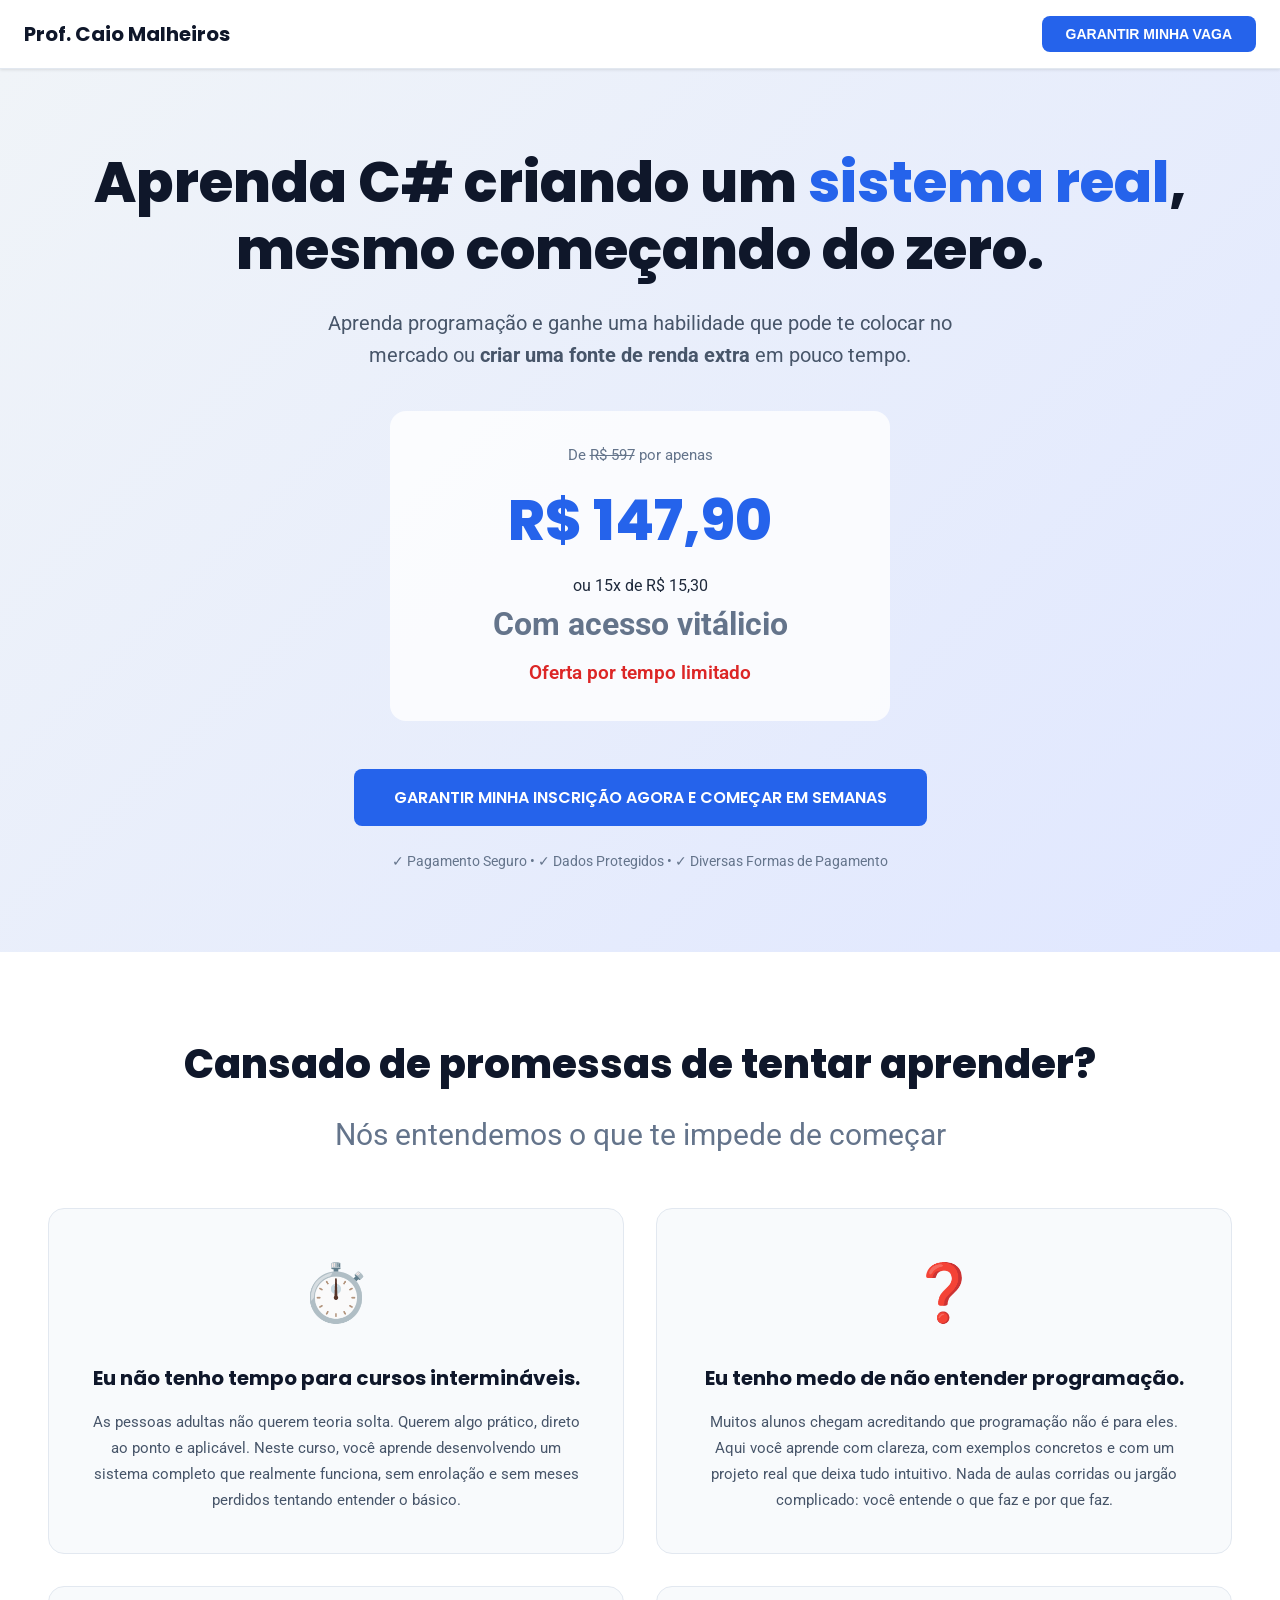
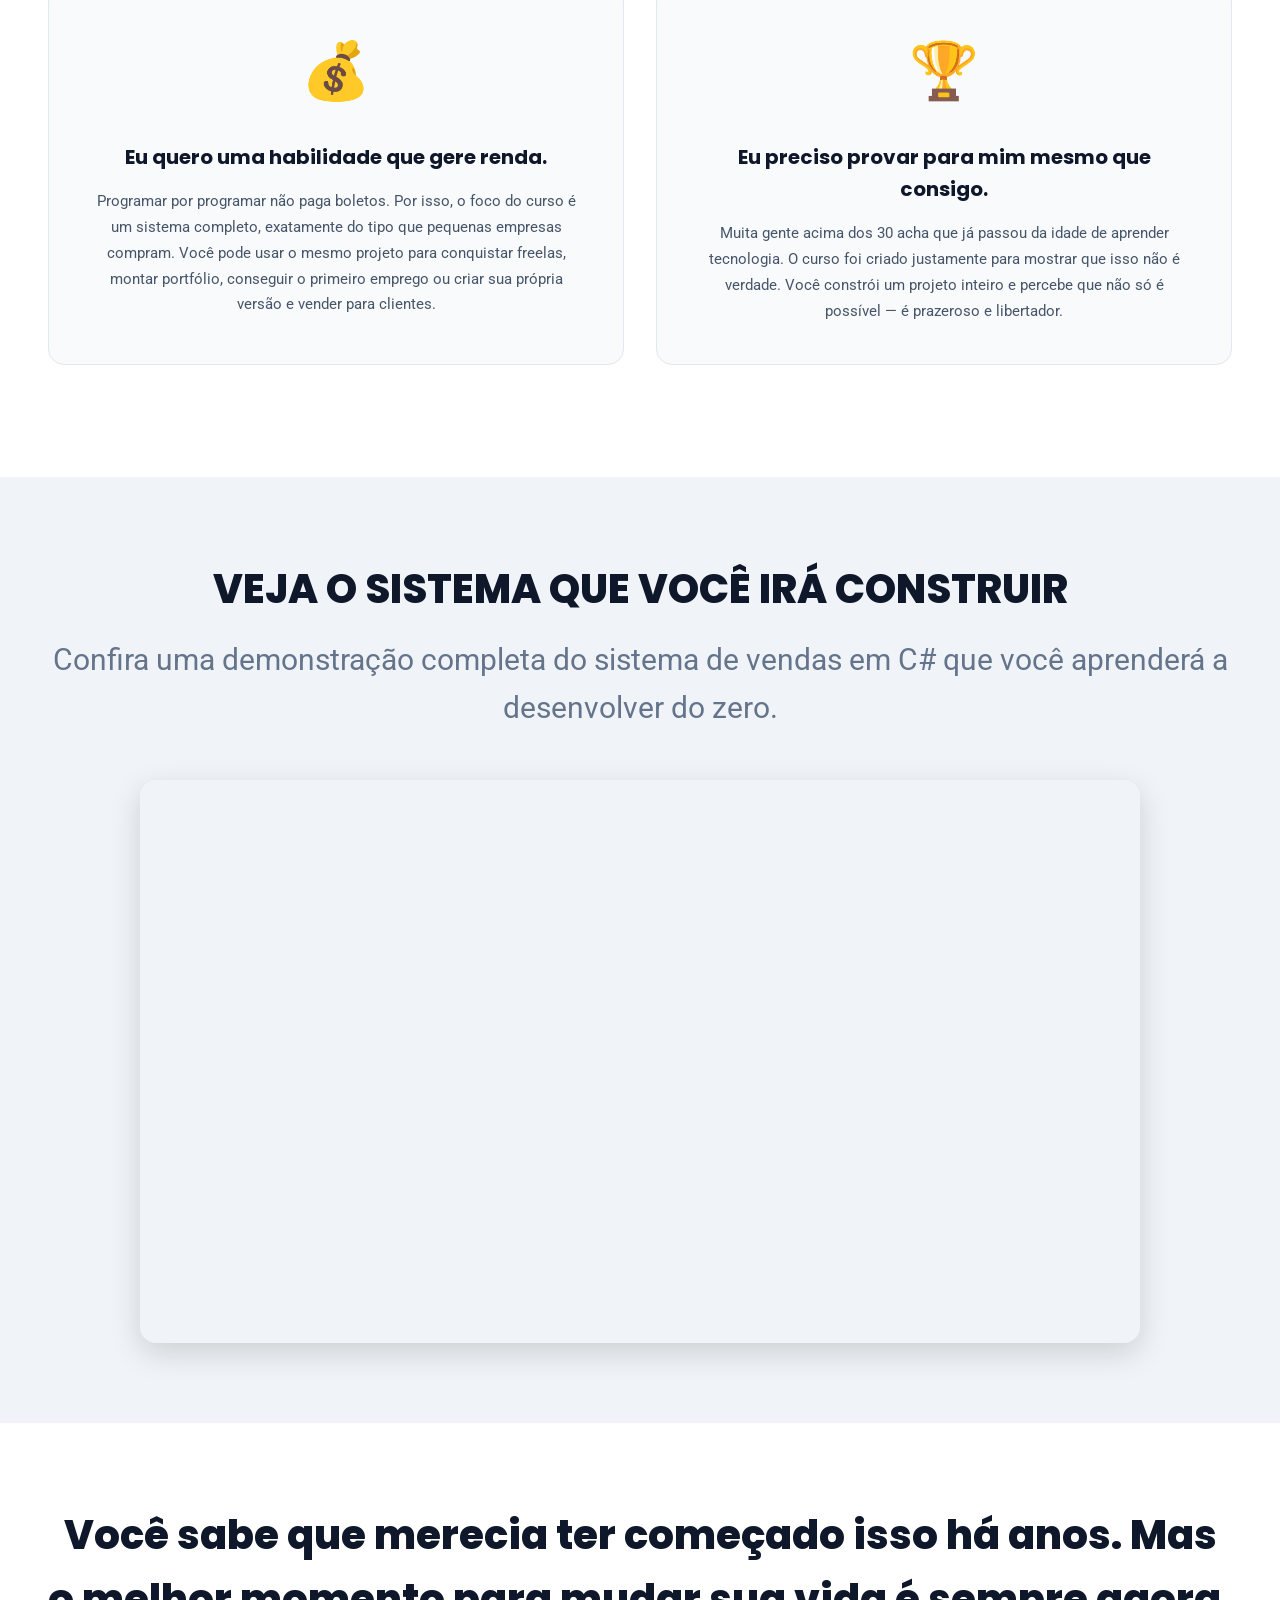
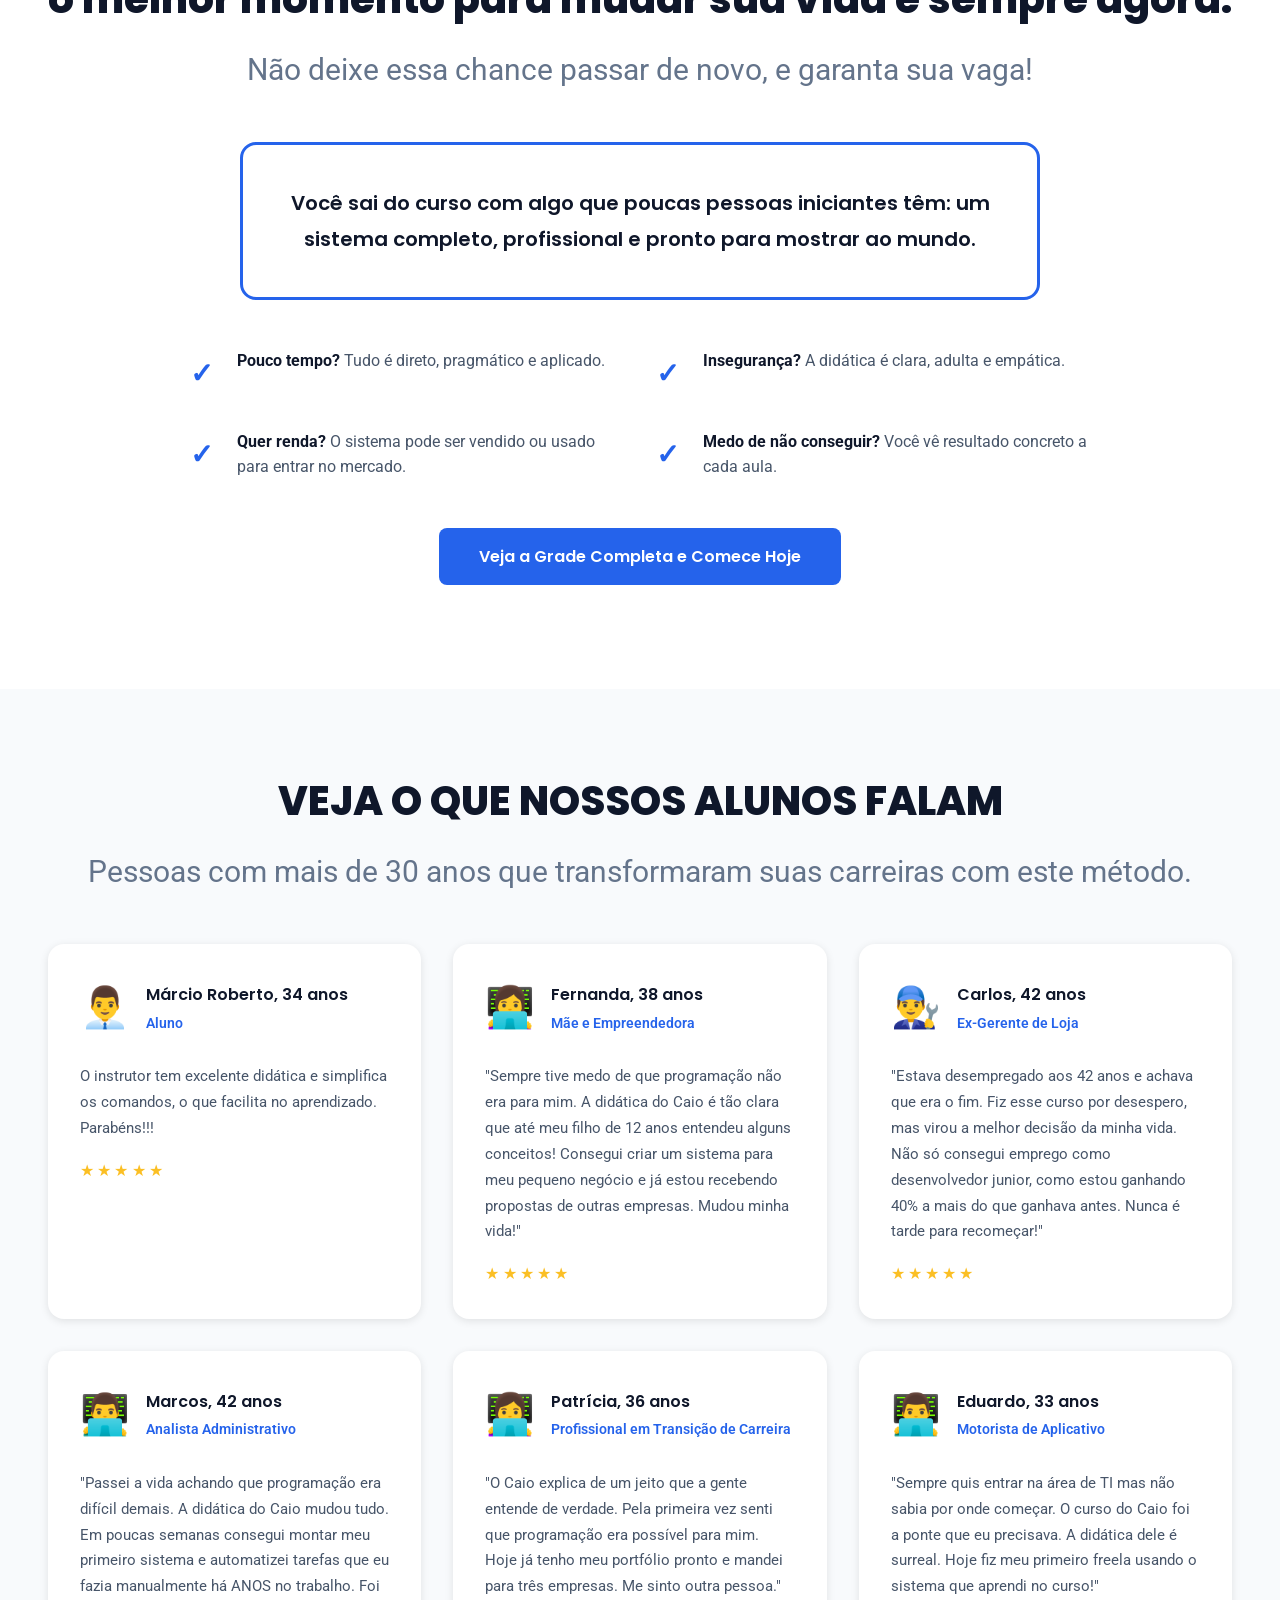
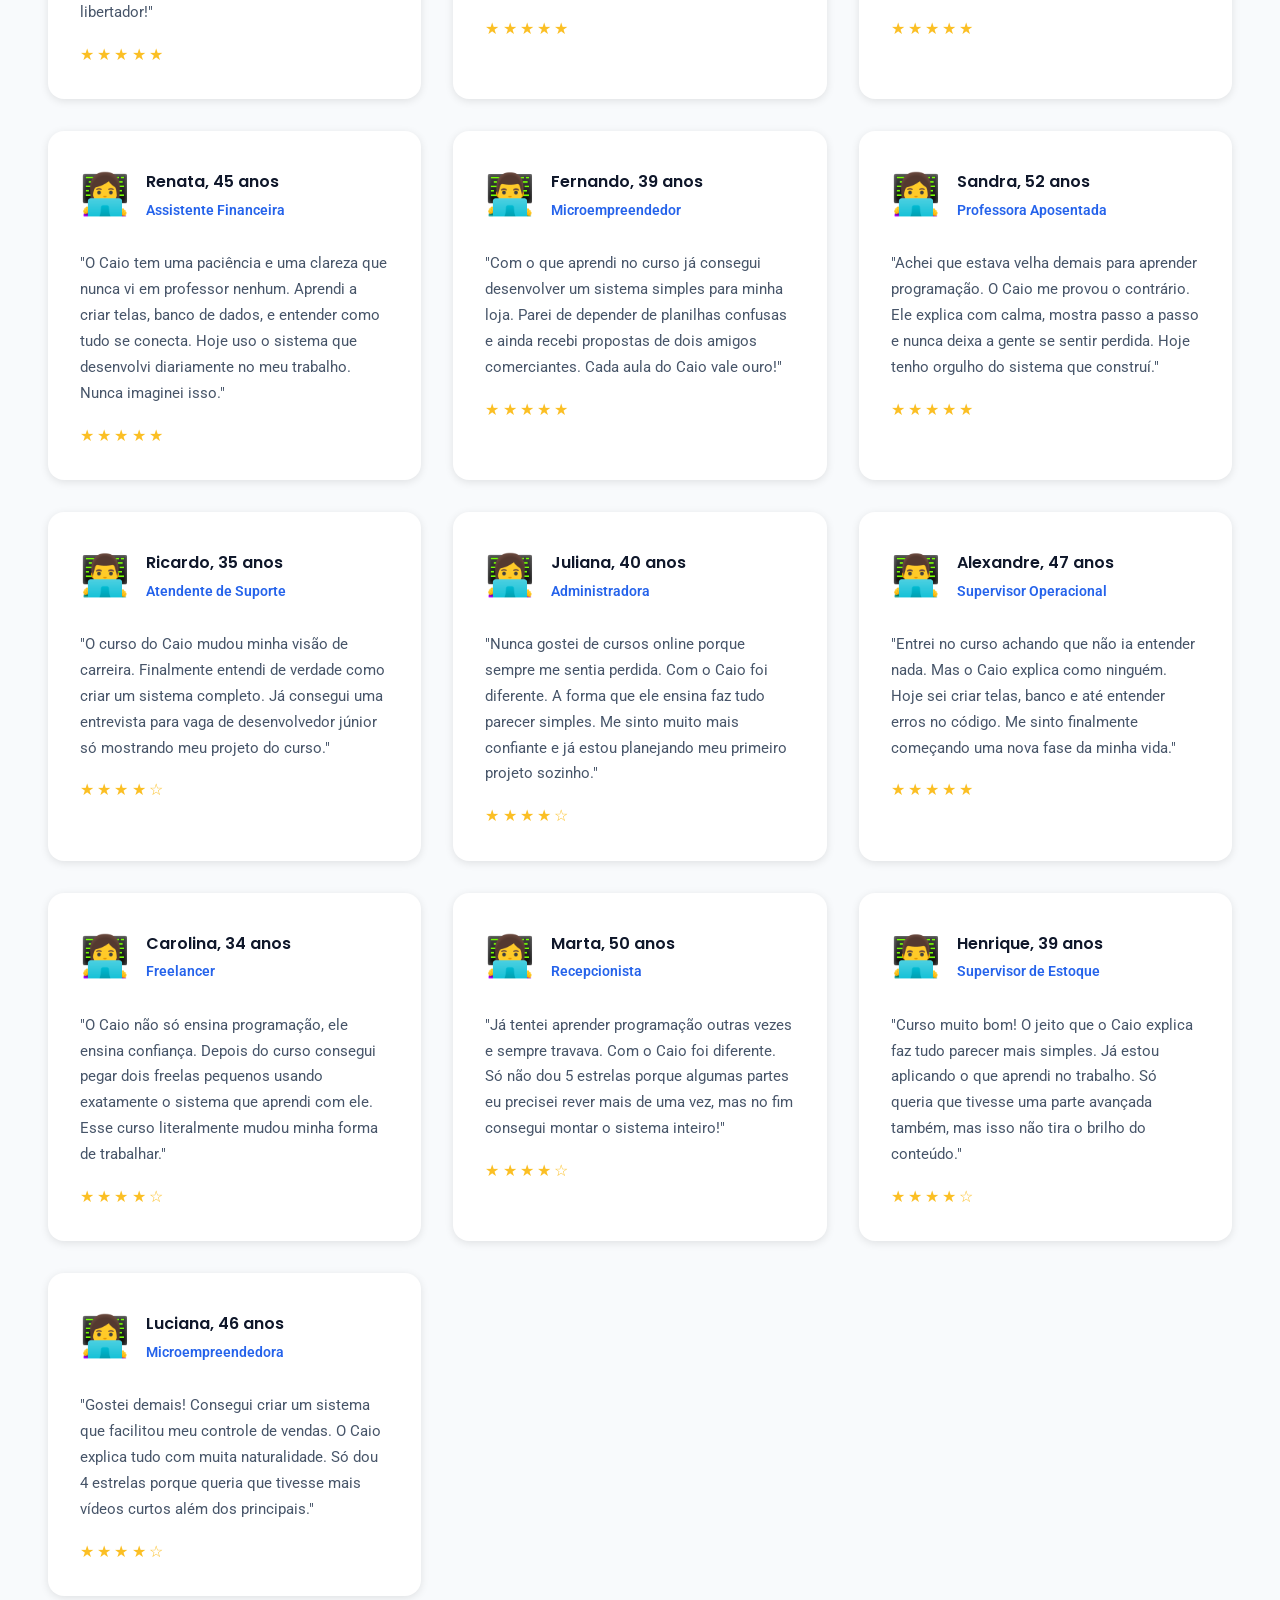
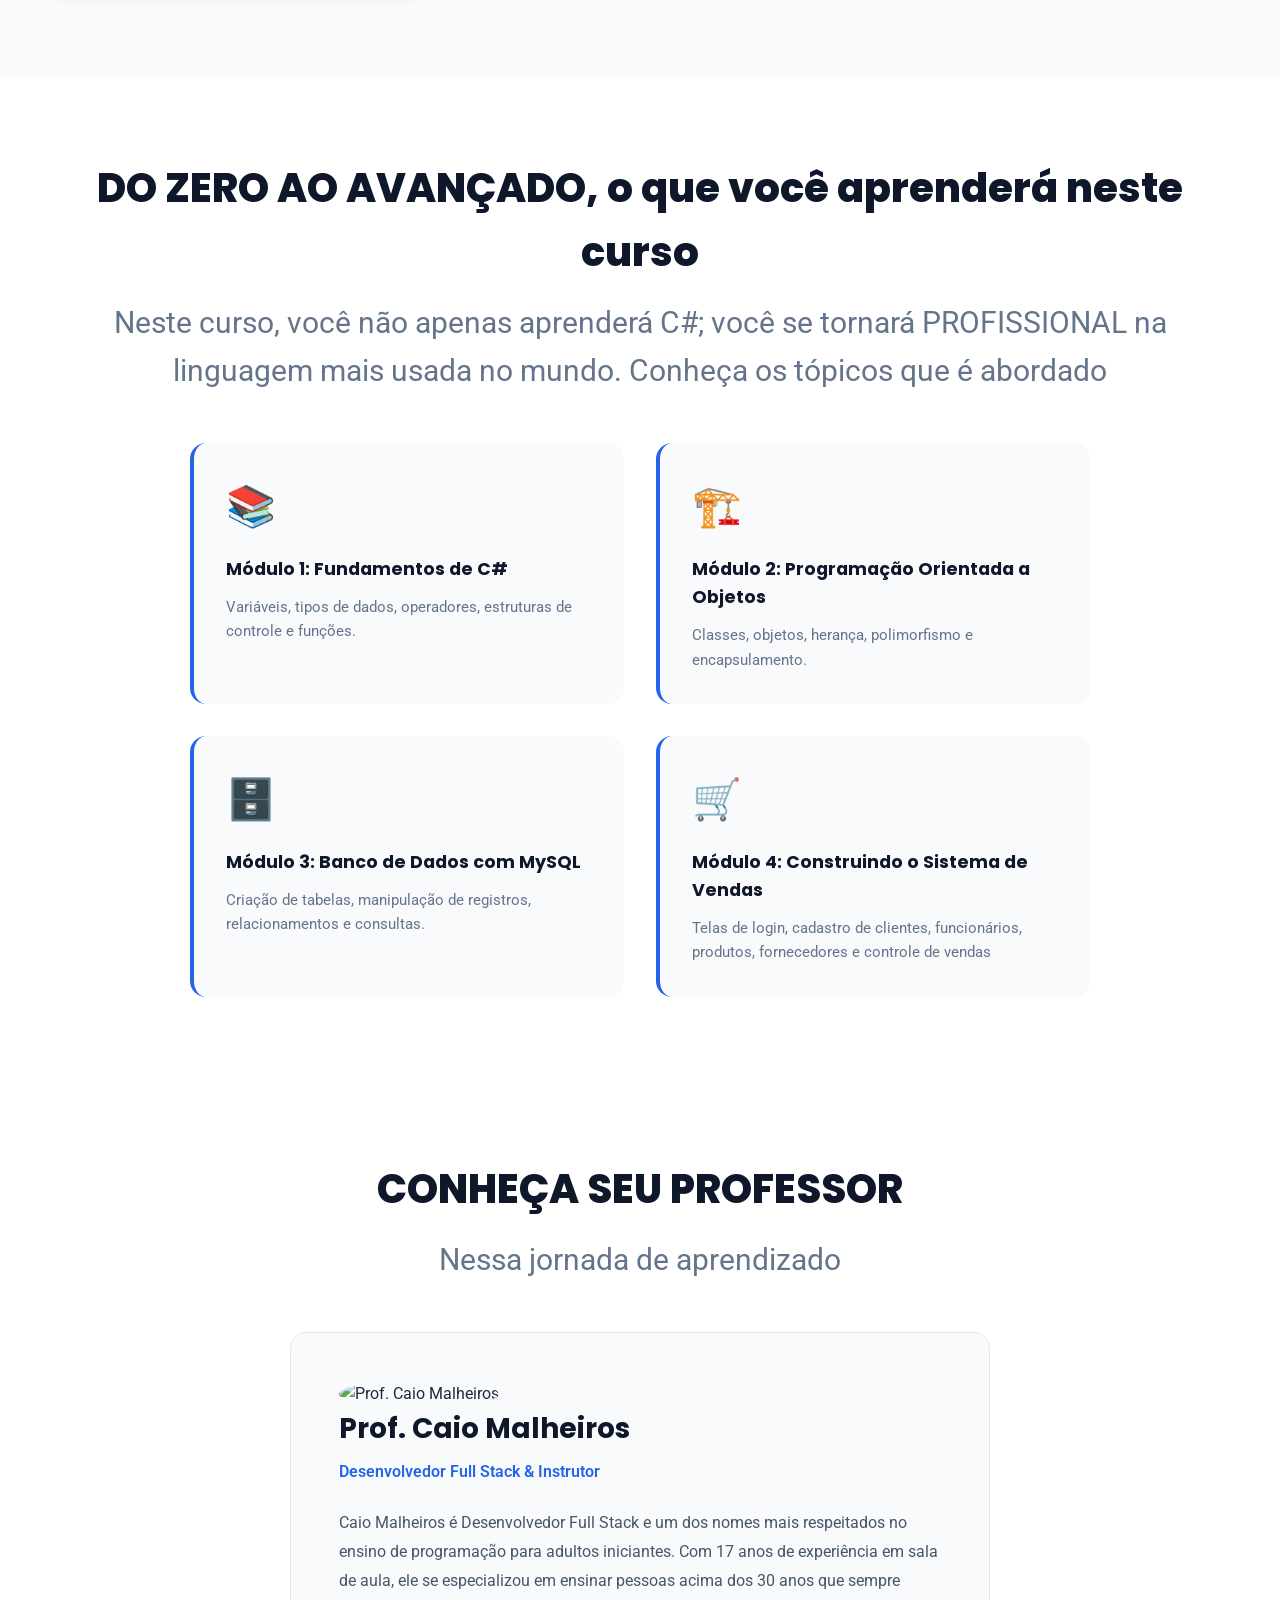
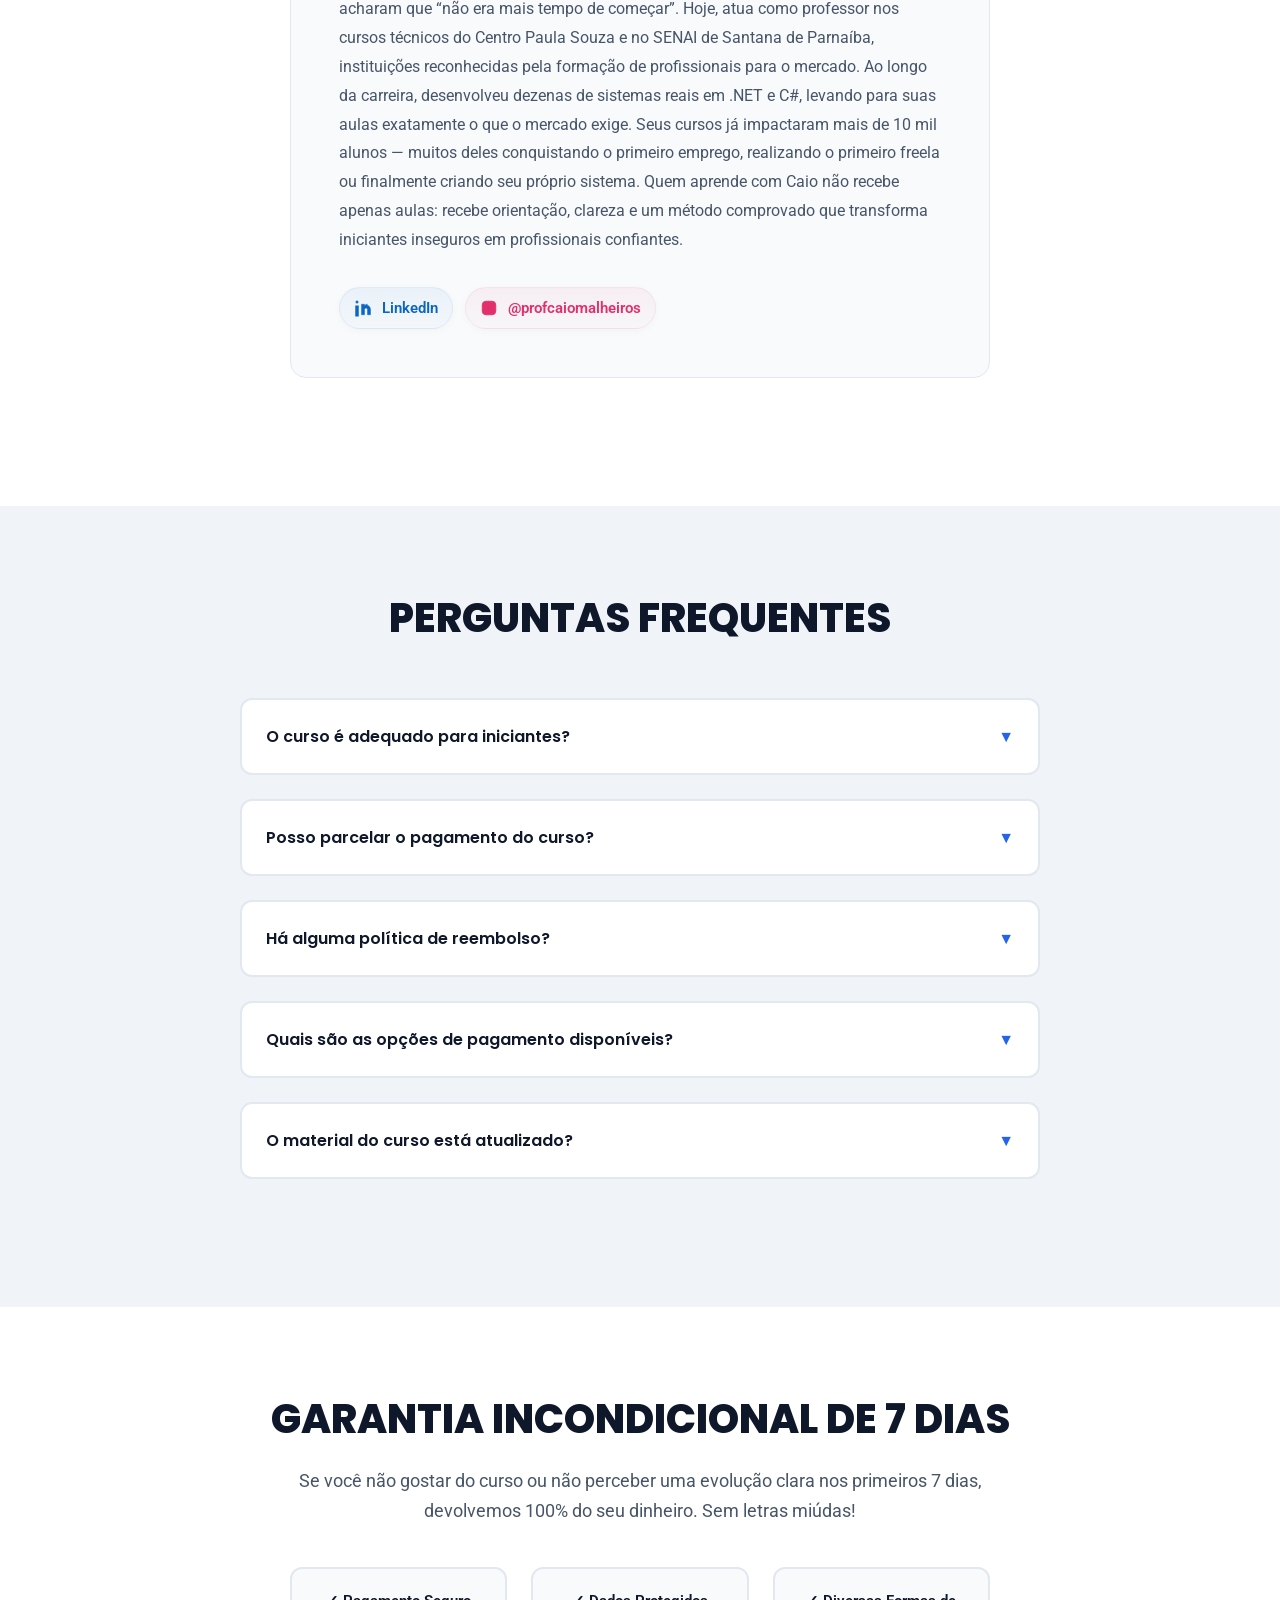
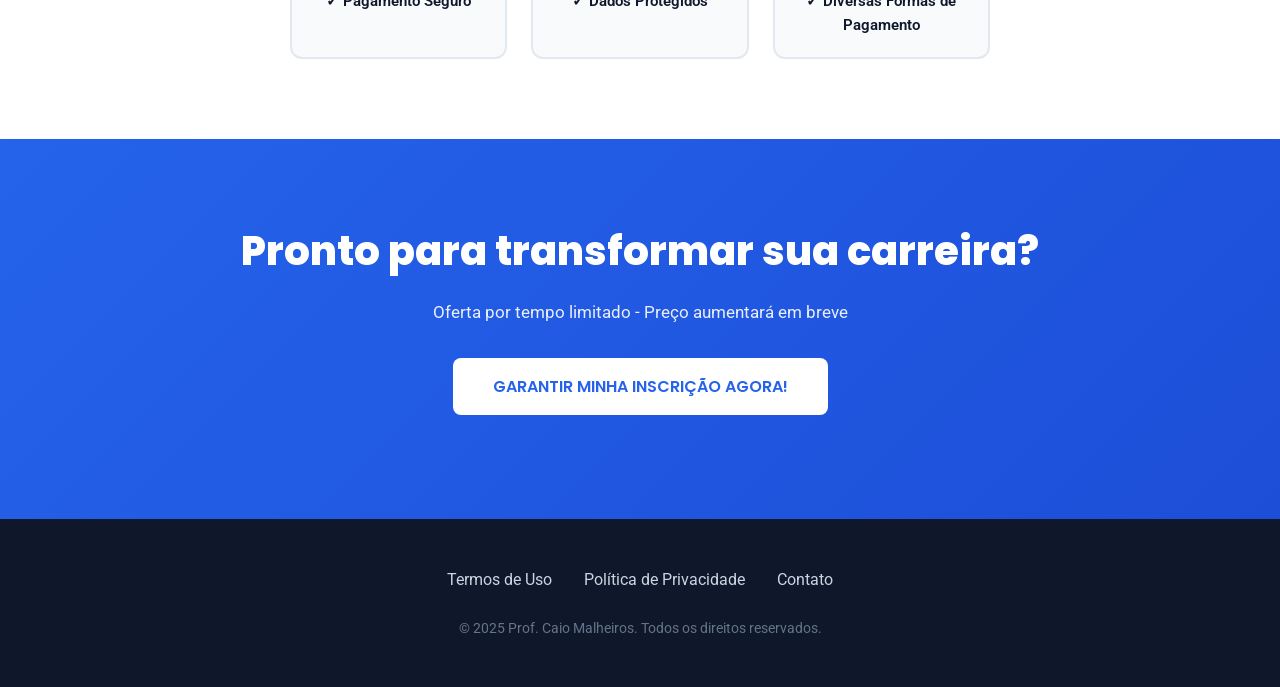
==== commit b8acebe0: "ajustando preço" ====
--- a/index.html
+++ b/index.html
@@ -970,7 +970,8 @@
 
             <div class="price-section">
                 <p class="original-price">De <span class="strikethrough">R$ 597</span> por apenas</p>
-                <p class="final-price">R$ 197,90</p>
+                <p class="final-price">R$ 147,90</p>
+                  <span>ou 15x de R$ 15,30</span>
                 <p class="vitalicio">Com acesso vitálicio</p>
                 
                 <p class="offer-text">Oferta por tempo limitado</p>
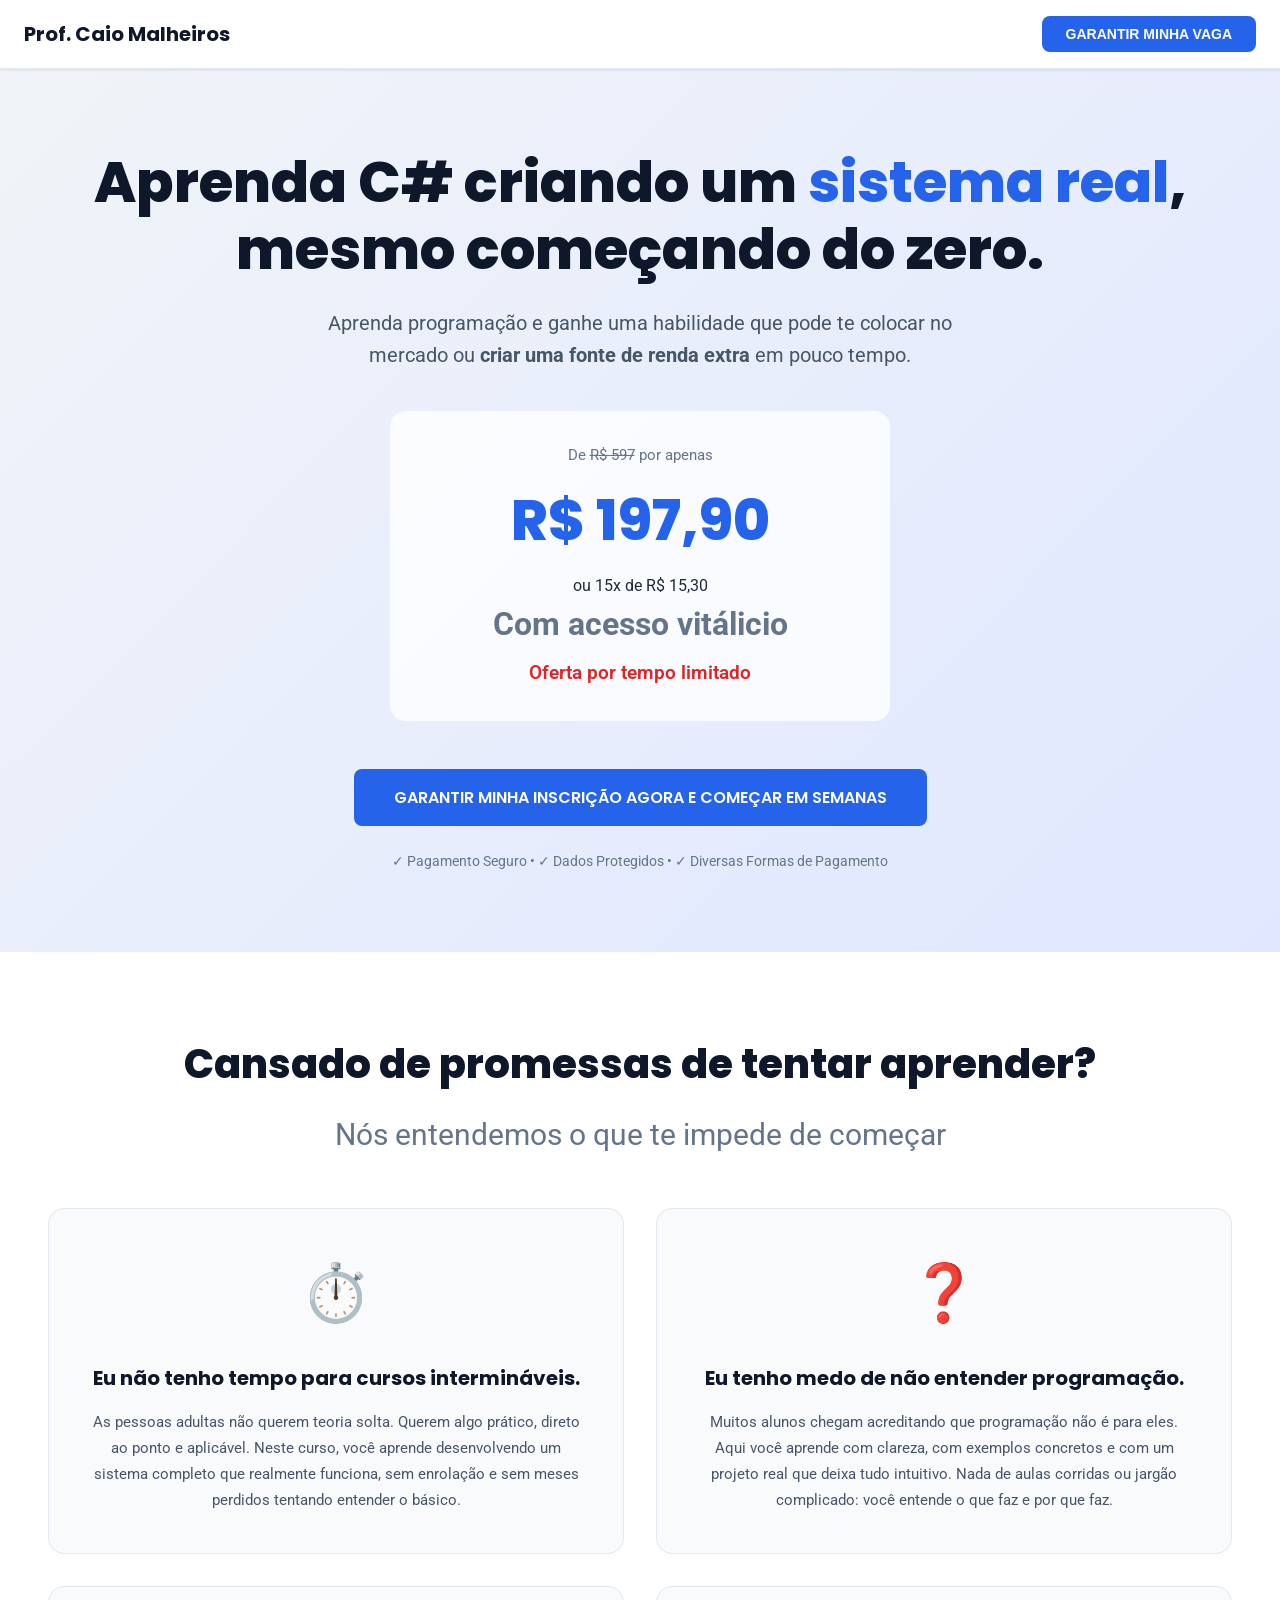
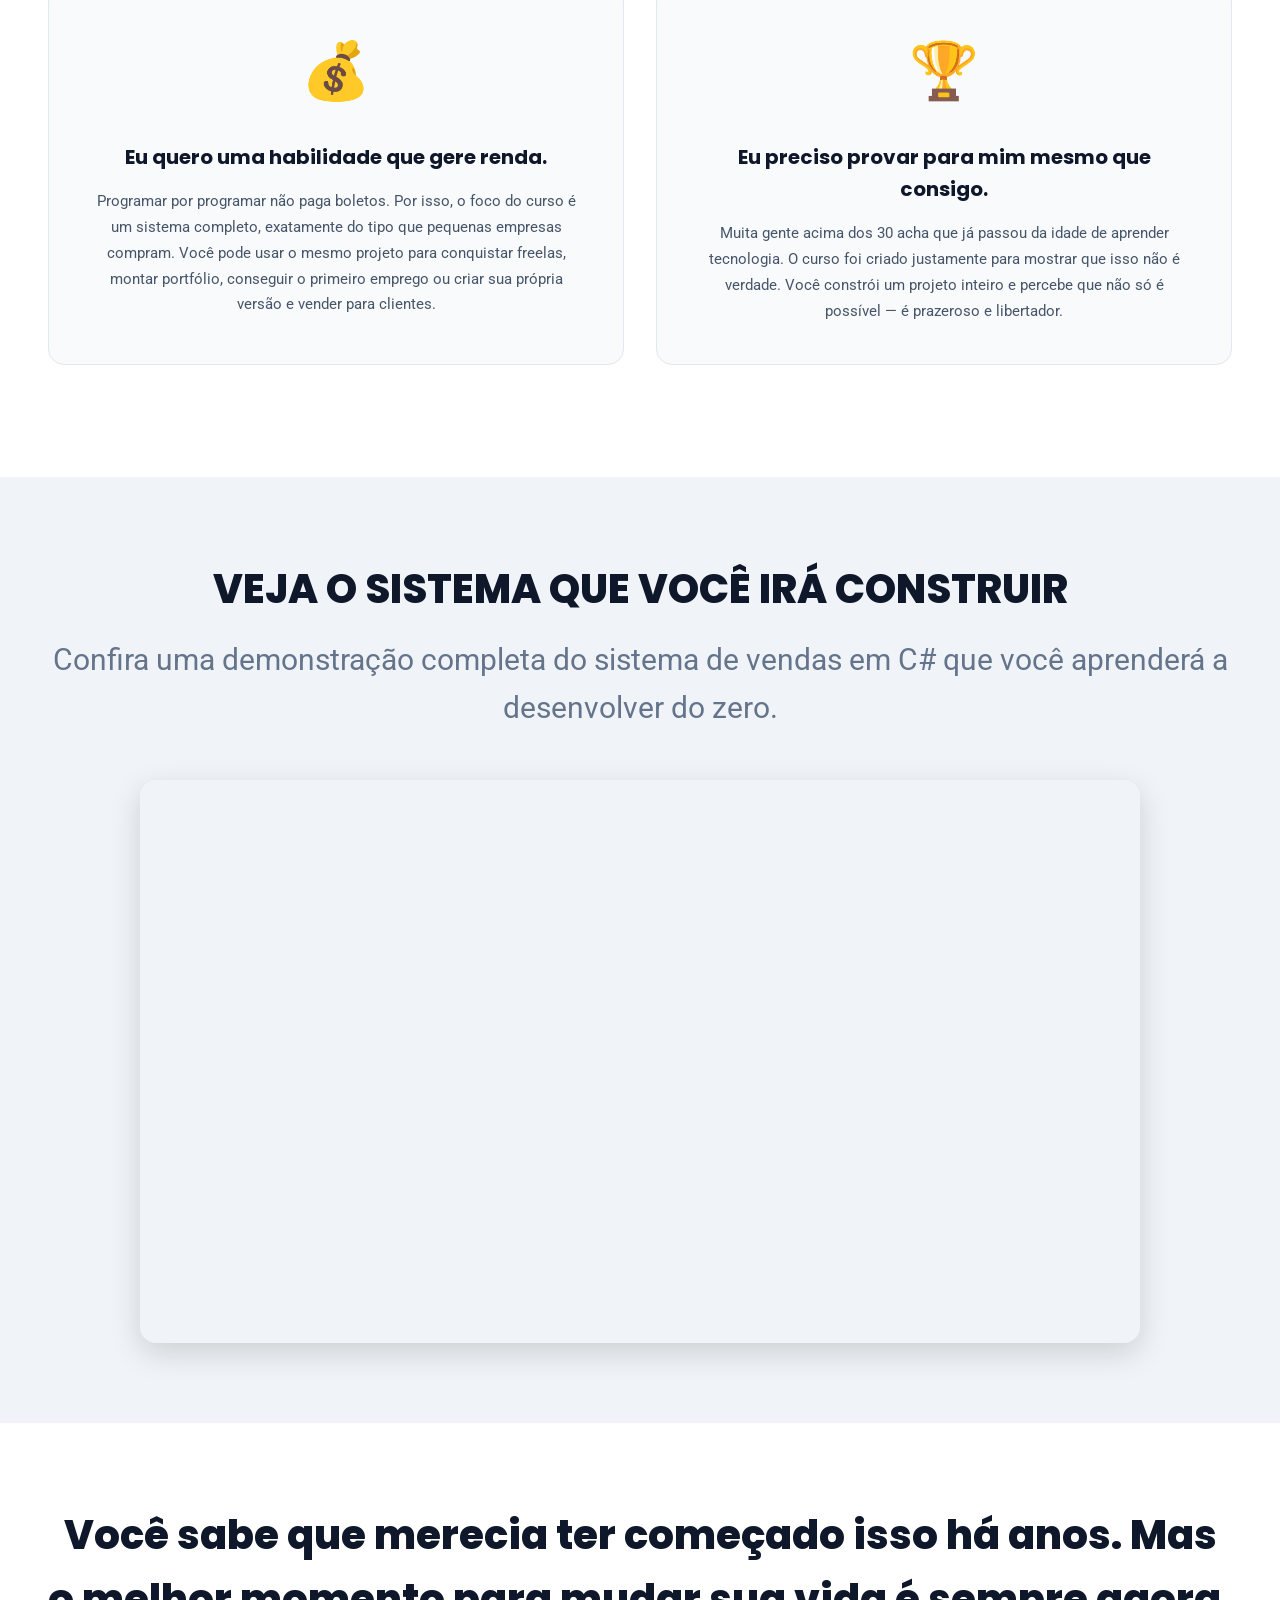
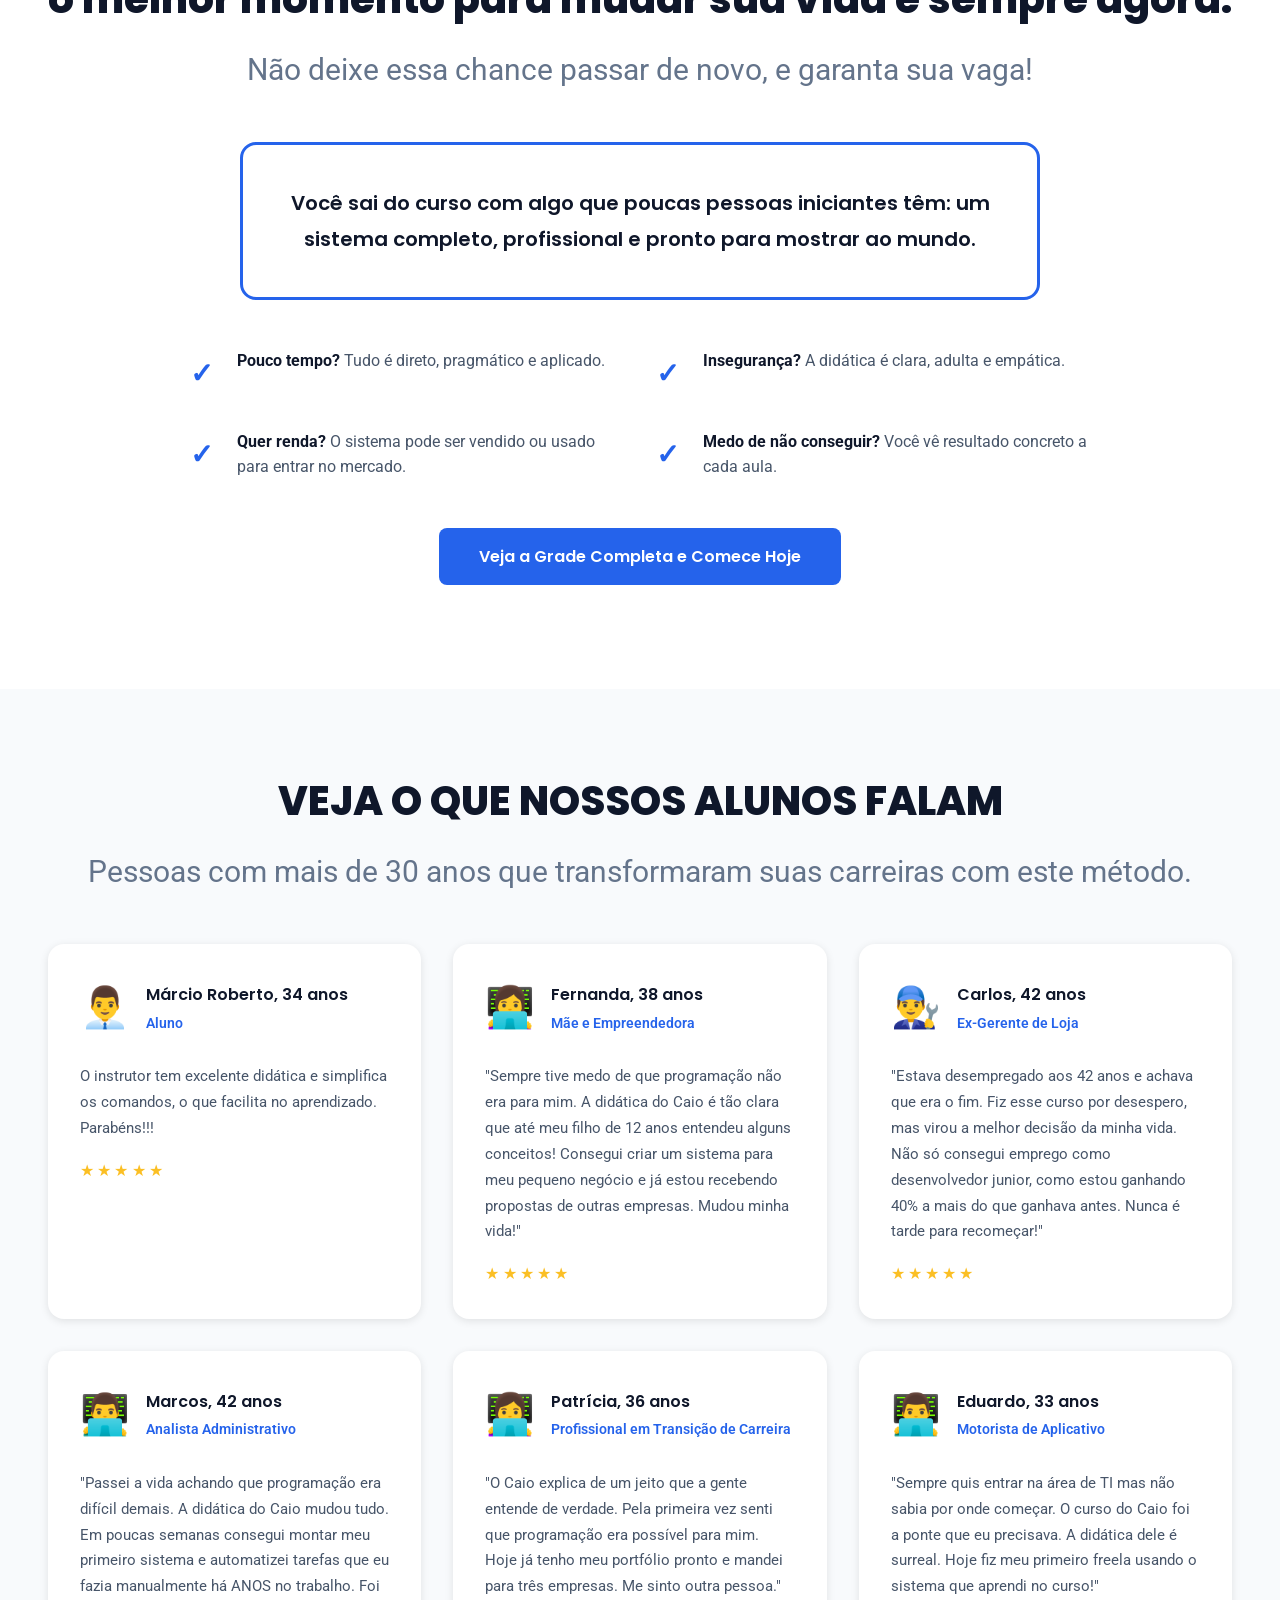
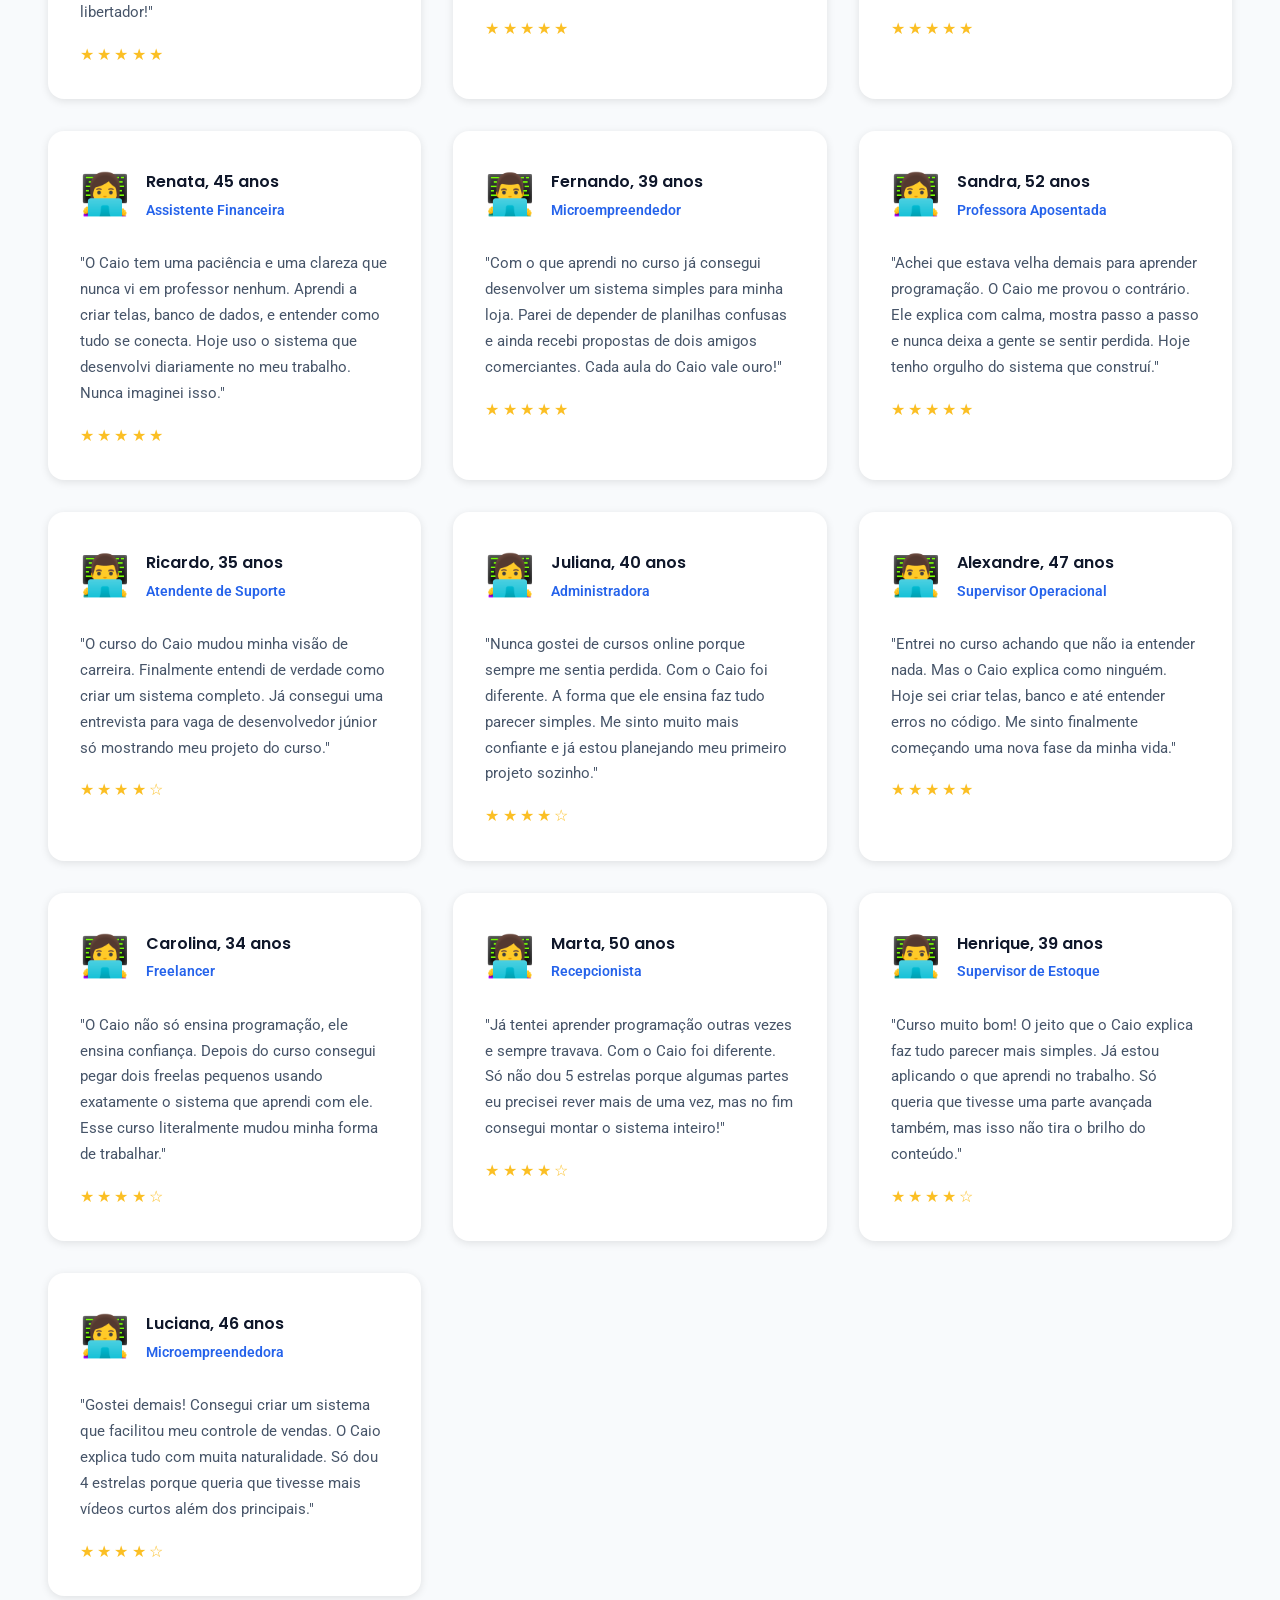
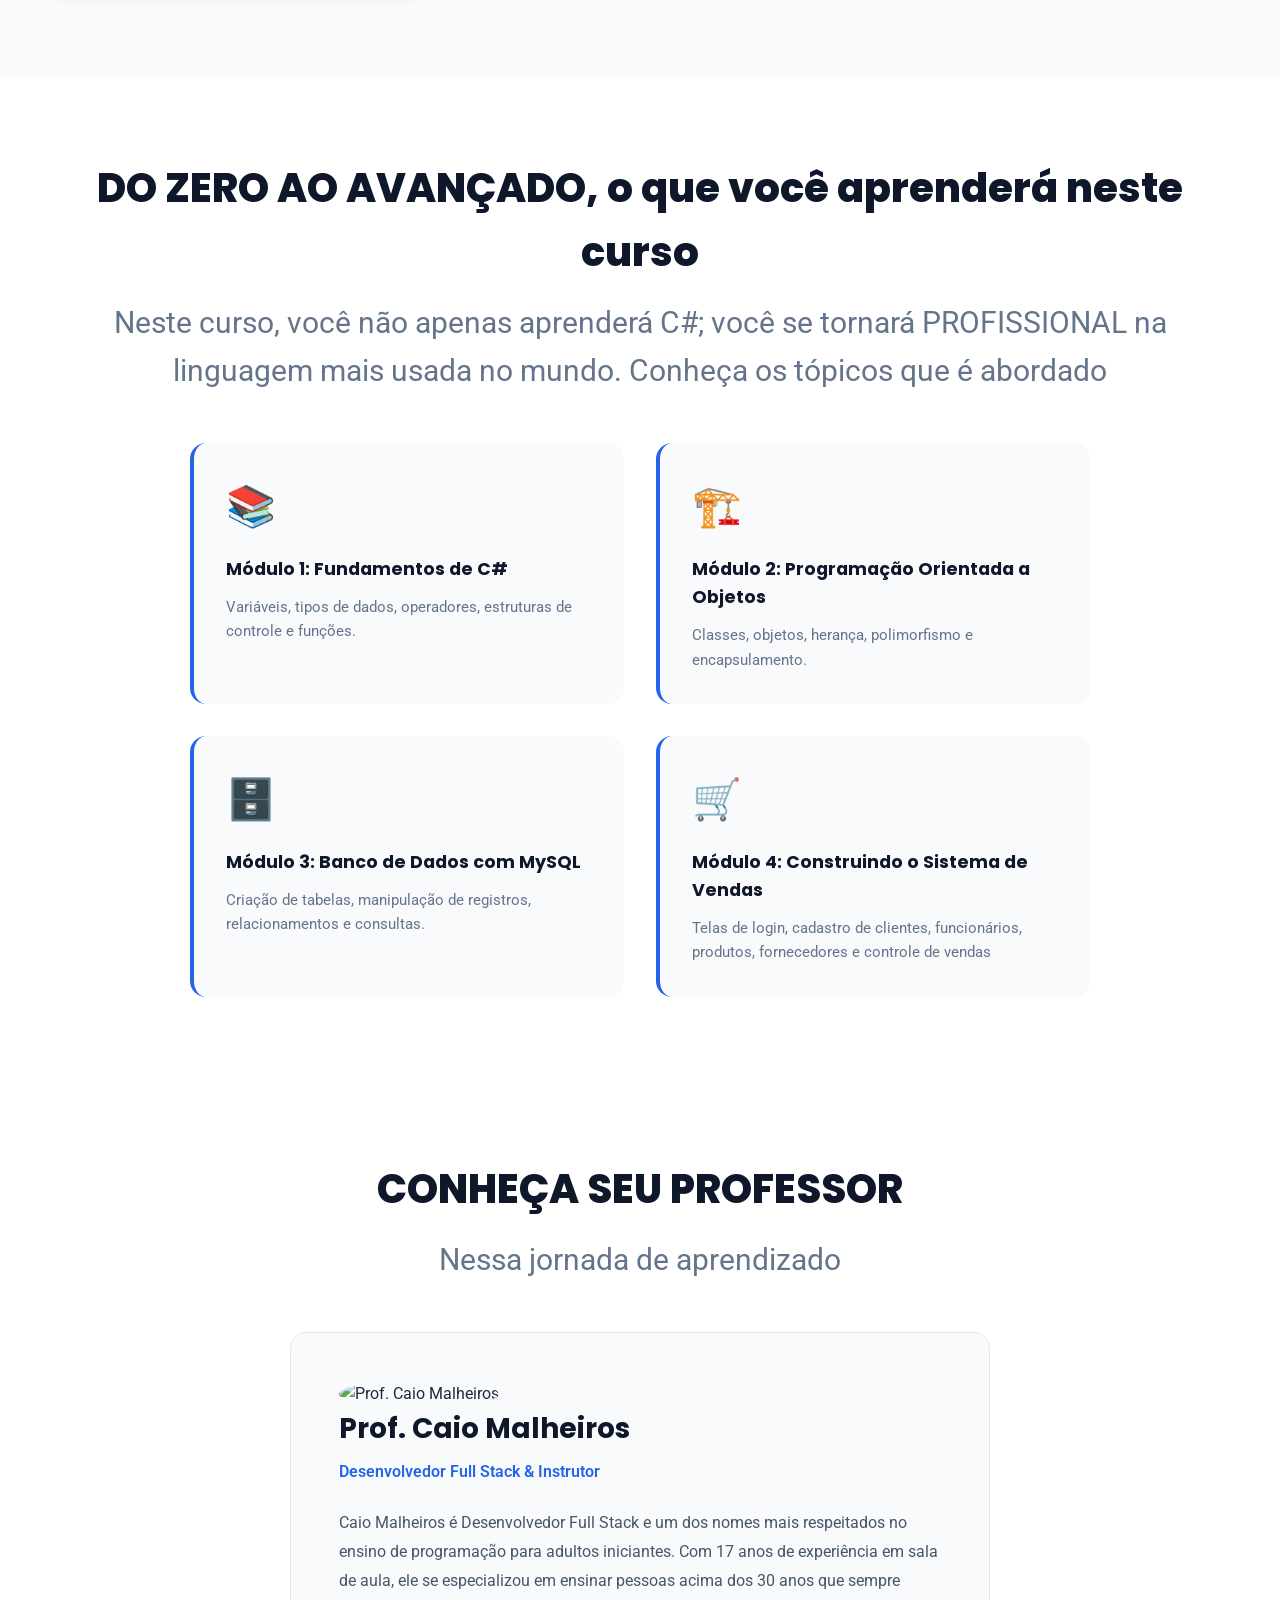
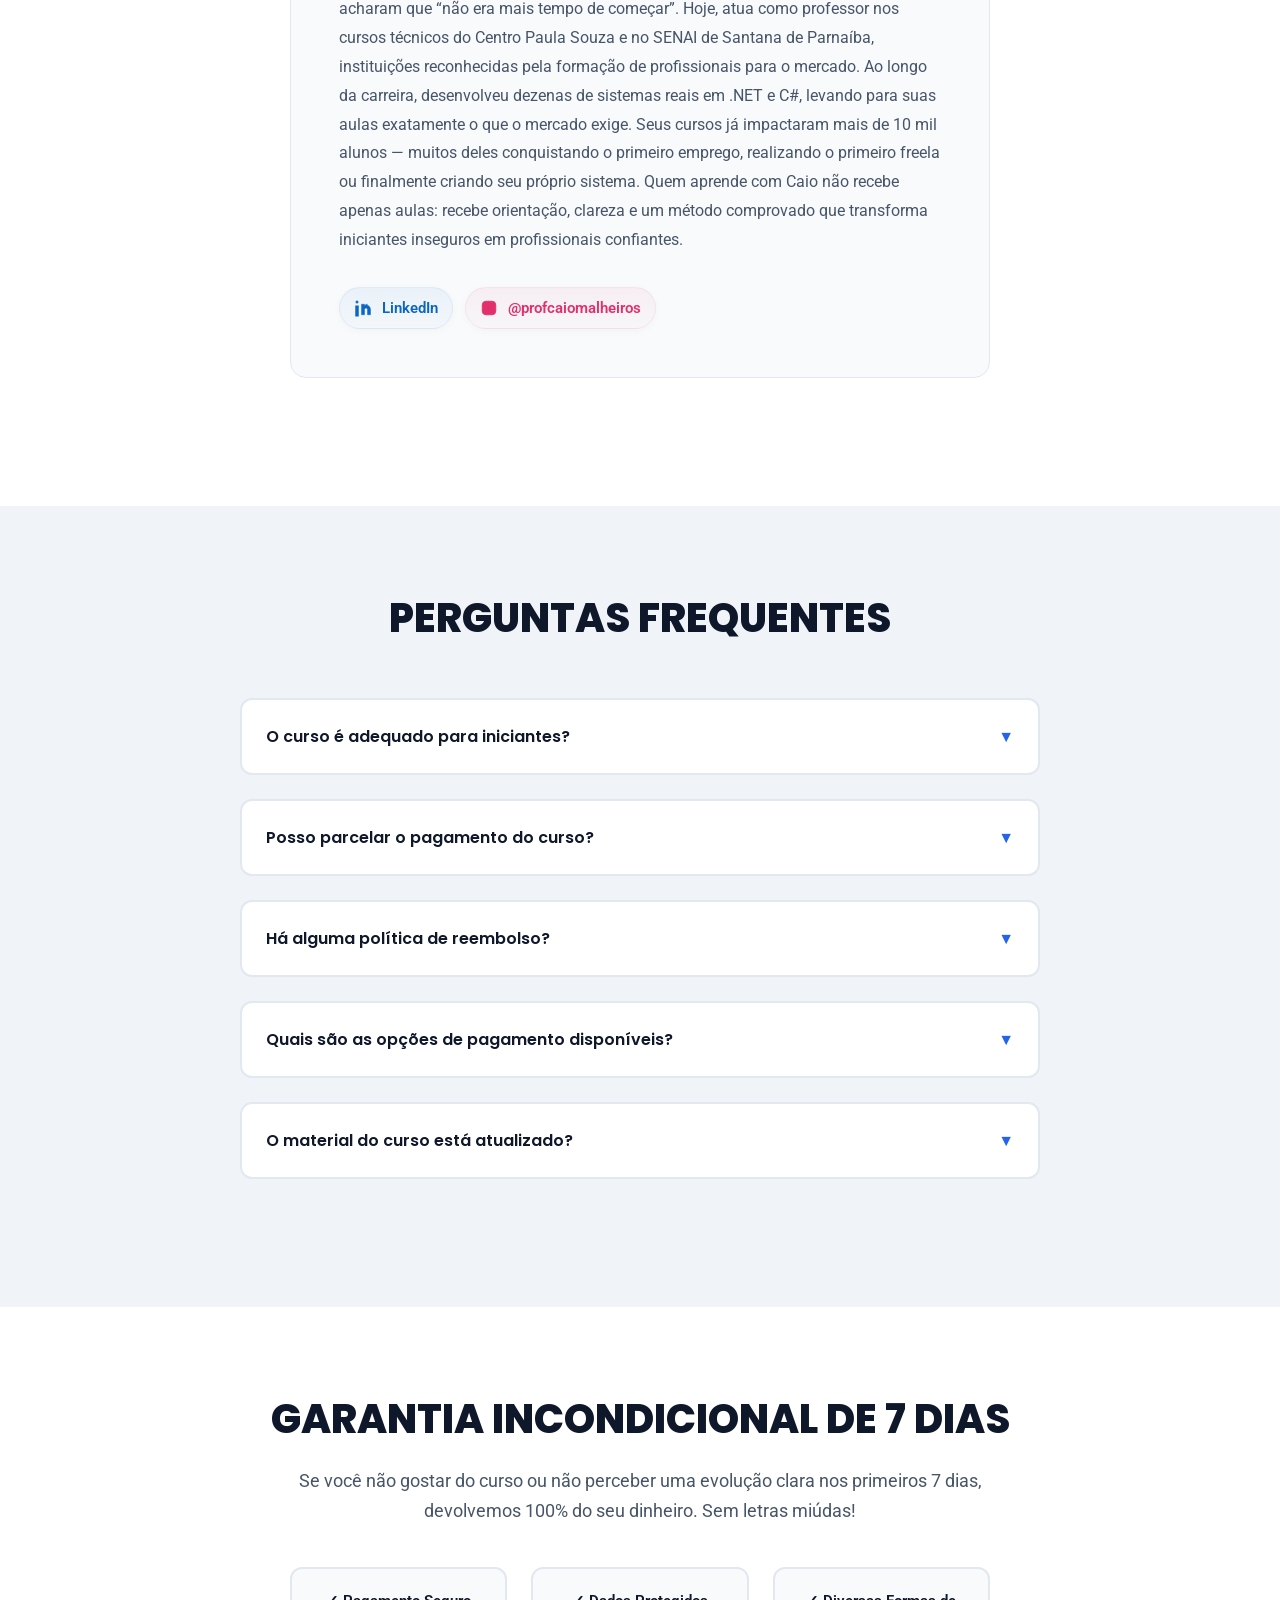
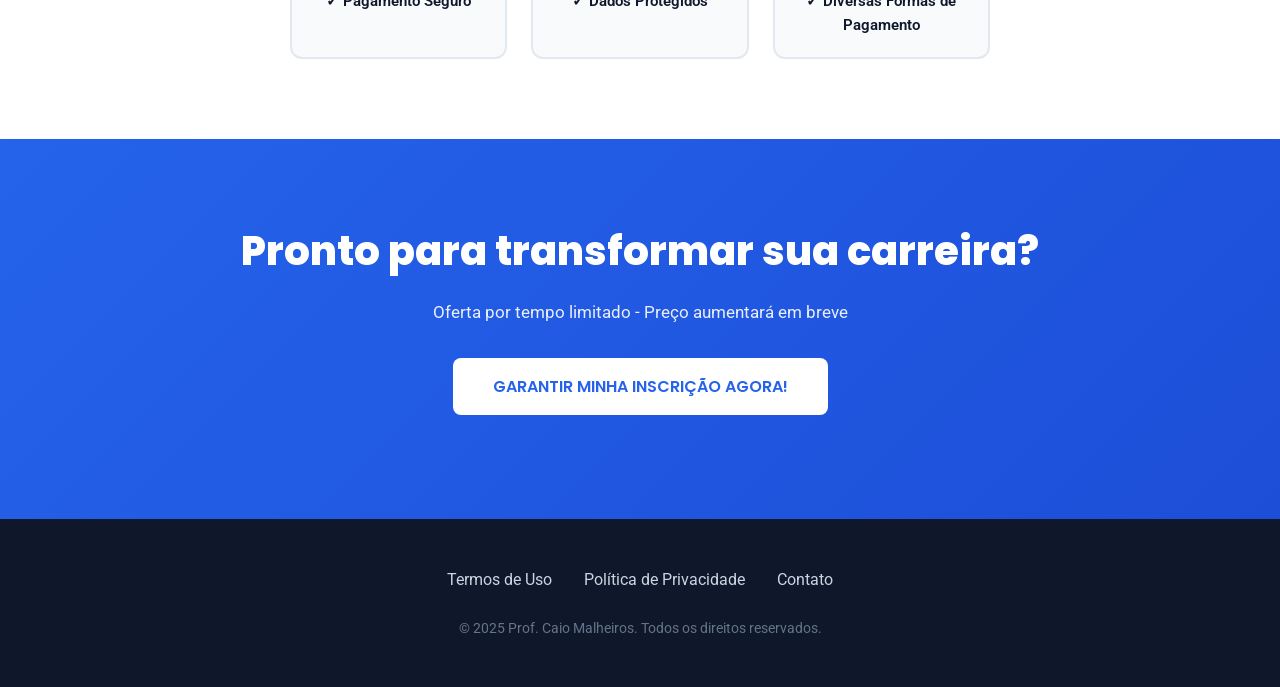
==== commit 7295dd01: "Ajustando links" ====
--- a/index.html
+++ b/index.html
@@ -950,7 +950,7 @@
         <div class="header-container">
             <div class="header-logo">Prof. Caio Malheiros</div>
             <button class="header-cta"
-                onclick="window.open('https://pay.hotmart.com/C43442771B?bid=1744140280903', '_blank')">GARANTIR MINHA
+                onclick="window.open('https://pay.hotmart.com/C43442771B?off=s7axy738', '_blank')">GARANTIR MINHA
                 VAGA</button>
         </div>
     </header>
@@ -970,15 +970,15 @@
 
             <div class="price-section">
                 <p class="original-price">De <span class="strikethrough">R$ 597</span> por apenas</p>
-                <p class="final-price">R$ 147,90</p>
-                  <span>ou 15x de R$ 15,30</span>
+                <p class="final-price">R$ 197,90</p>
+                <span>ou 15x de R$ 15,30</span>
                 <p class="vitalicio">Com acesso vitálicio</p>
                 
                 <p class="offer-text">Oferta por tempo limitado</p>
             </div>
 
             <button class="cta-button"
-                onclick="window.open('https://pay.hotmart.com/C43442771B?bid=1744140280903', '_blank')">GARANTIR MINHA
+                onclick="window.open('https://pay.hotmart.com/C43442771B?off=s7axy738', '_blank')">GARANTIR MINHA
                 INSCRIÇÃO AGORA E COMEÇAR EM SEMANAS</button>
 
             <p class="trust-text">✓ Pagamento Seguro • ✓ Dados Protegidos • ✓ Diversas Formas de Pagamento</p>
@@ -1548,7 +1548,7 @@
             <h2 class="section-title">Pronto para transformar sua carreira?</h2>
             <p class="final-cta-text">Oferta por tempo limitado - Preço aumentará em breve</p>
             <button class="cta-button"
-                onclick="window.open('https://pay.hotmart.com/C43442771B?bid=1744140280903', '_blank')">GARANTIR MINHA
+                onclick="window.open('https://pay.hotmart.com/C43442771B?off=s7axy738', '_blank')">GARANTIR MINHA
                 INSCRIÇÃO AGORA!</button>
         </div>
     </section>
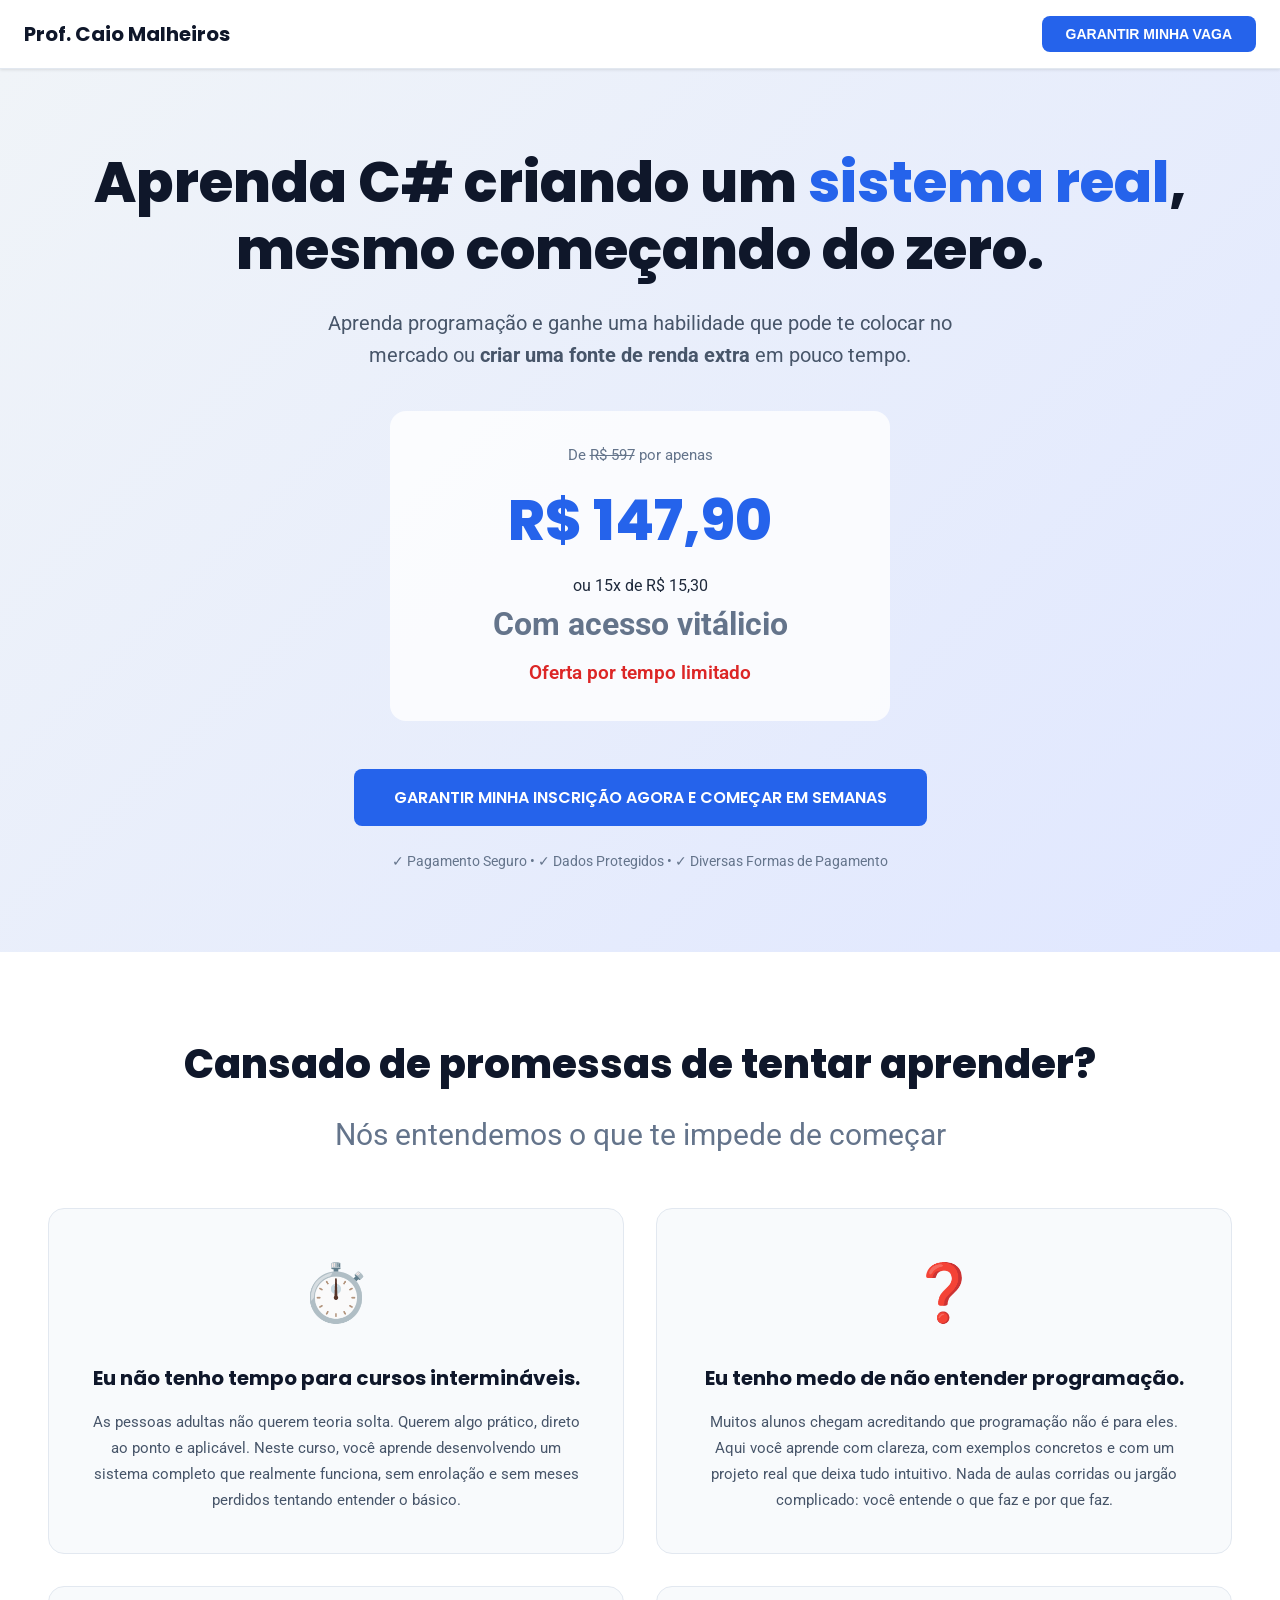
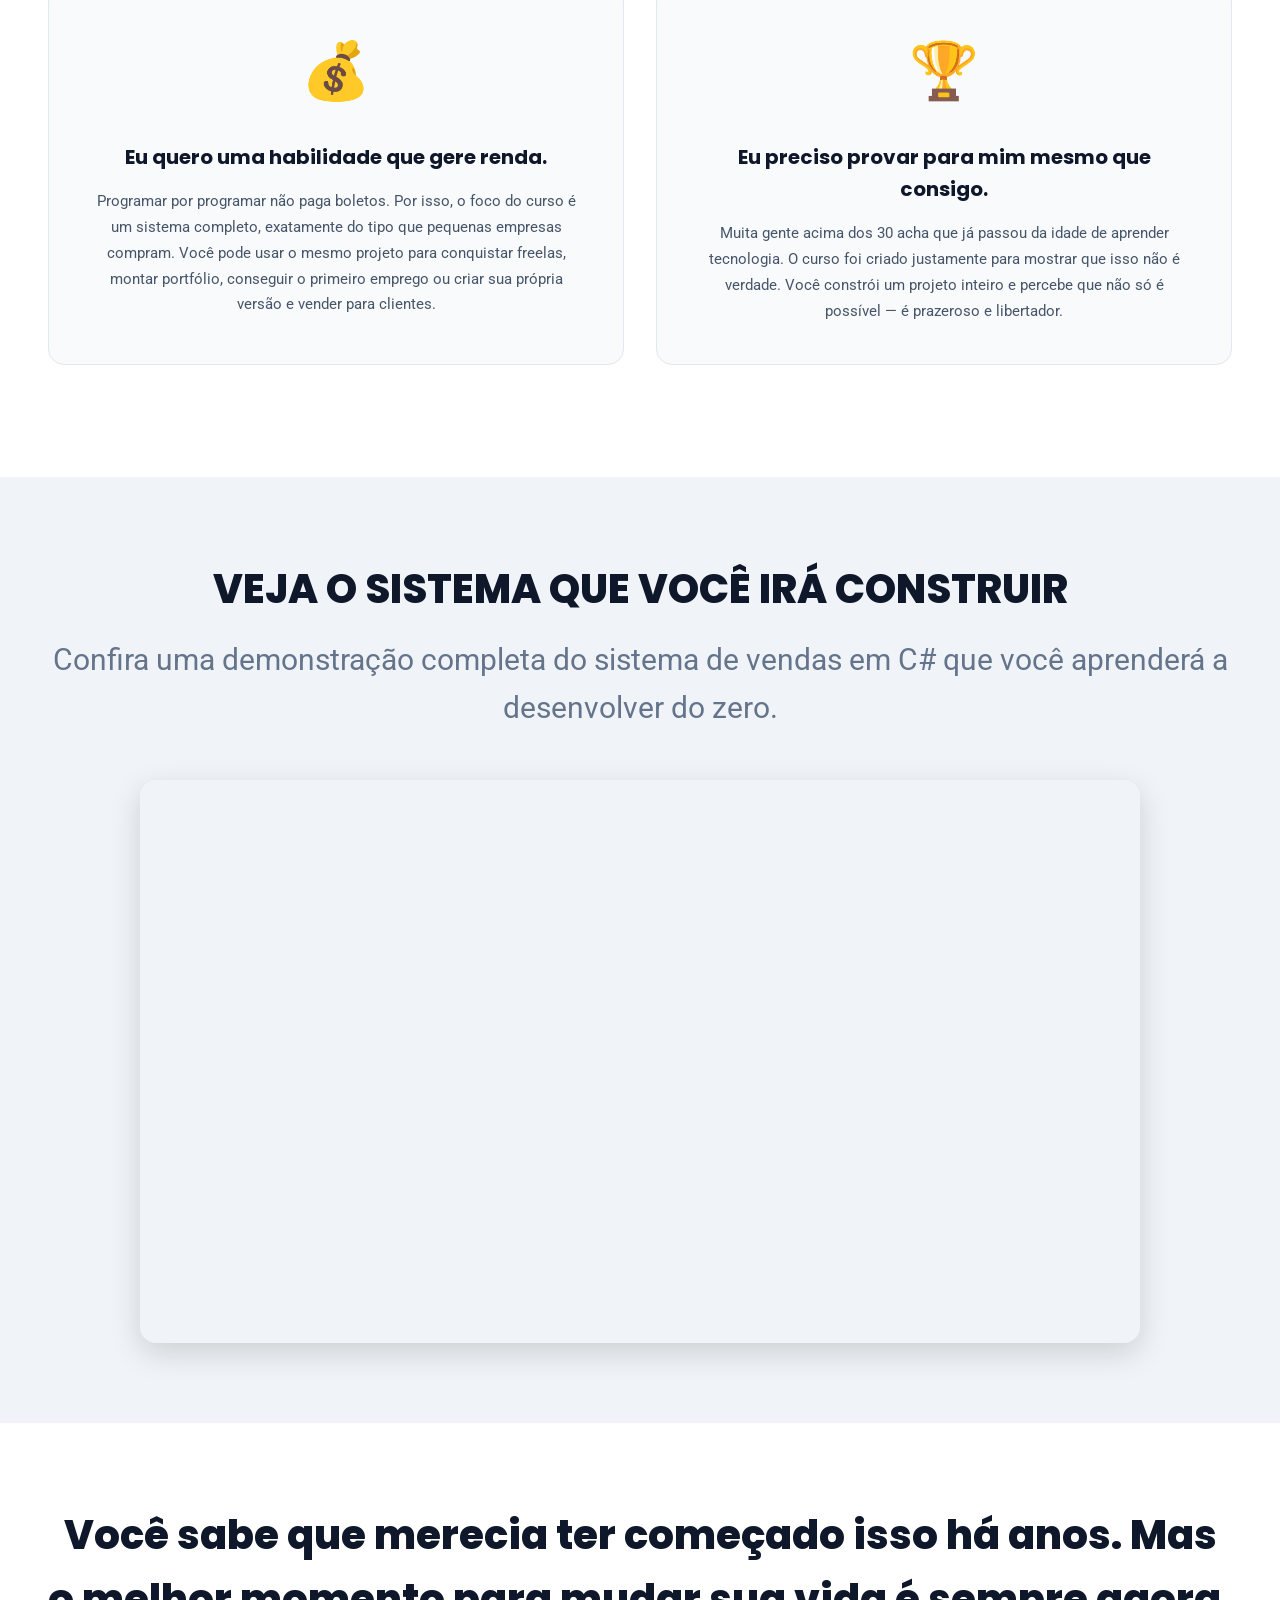
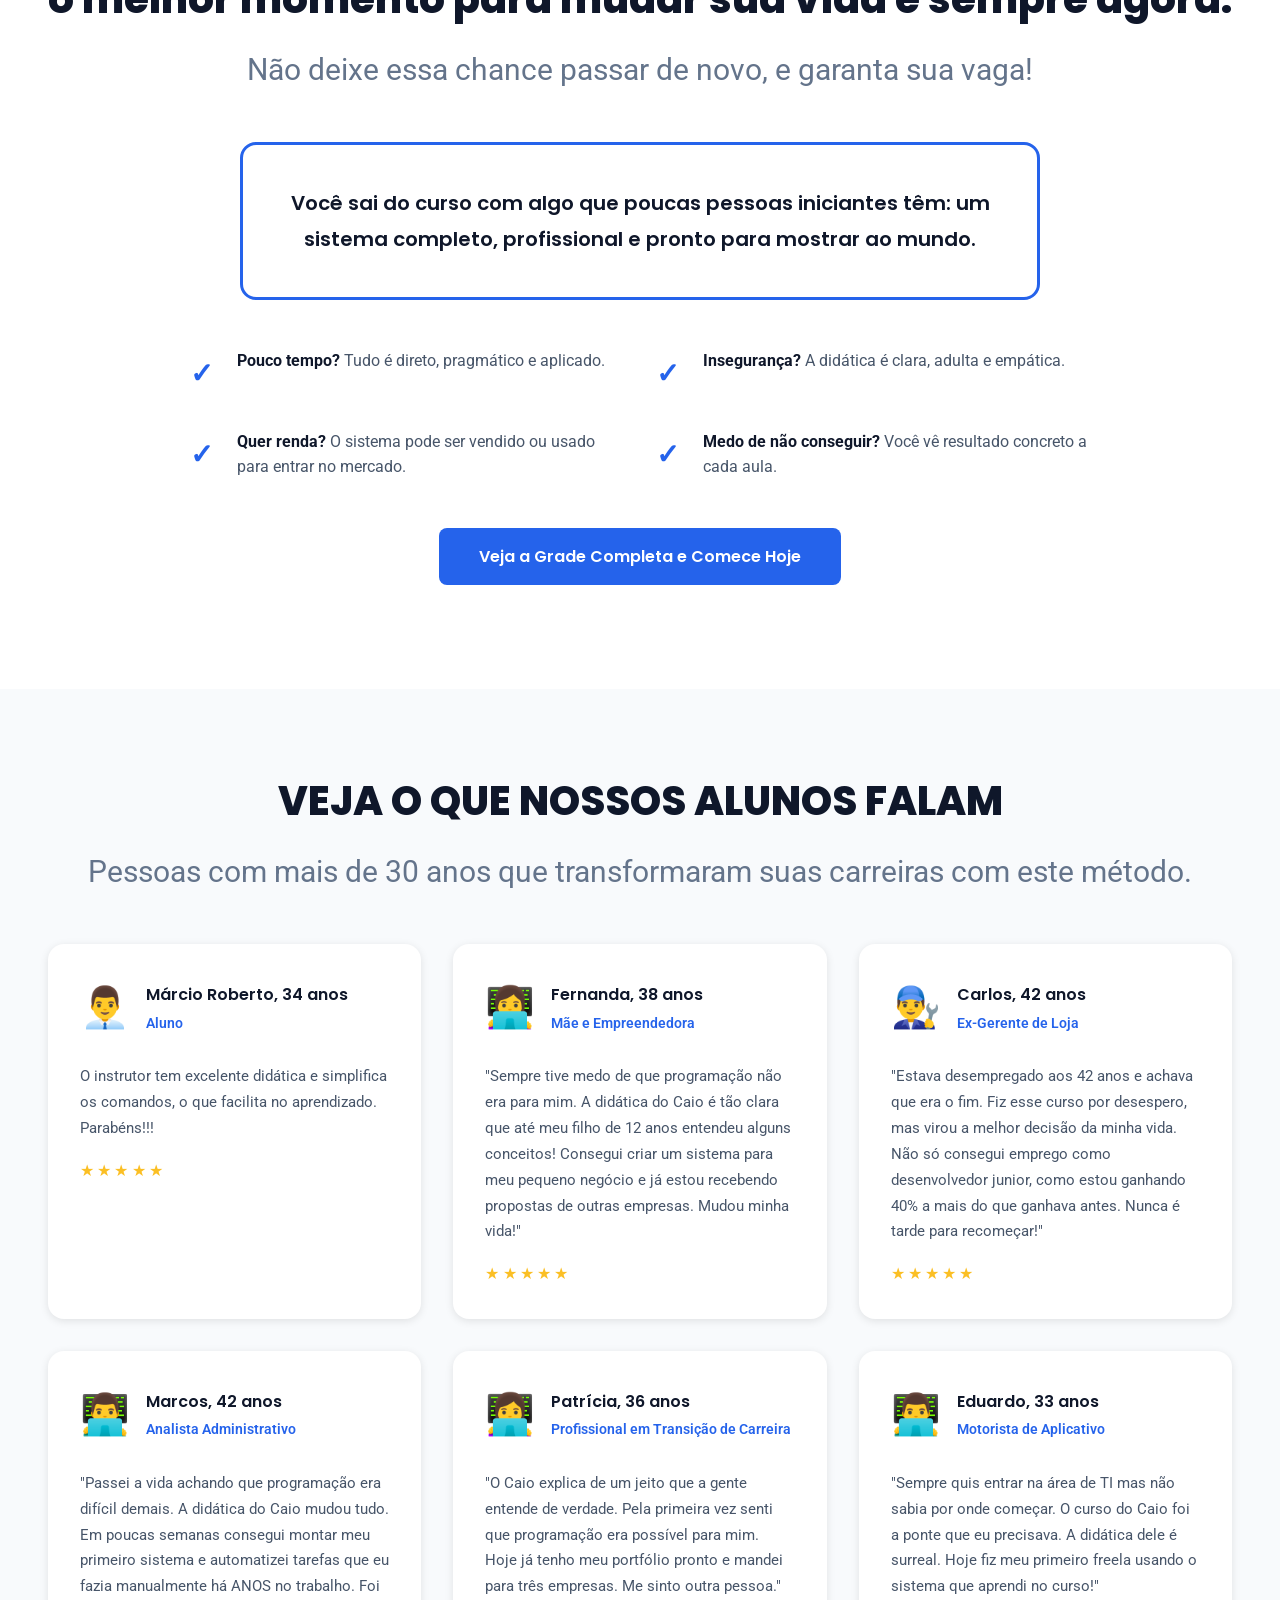
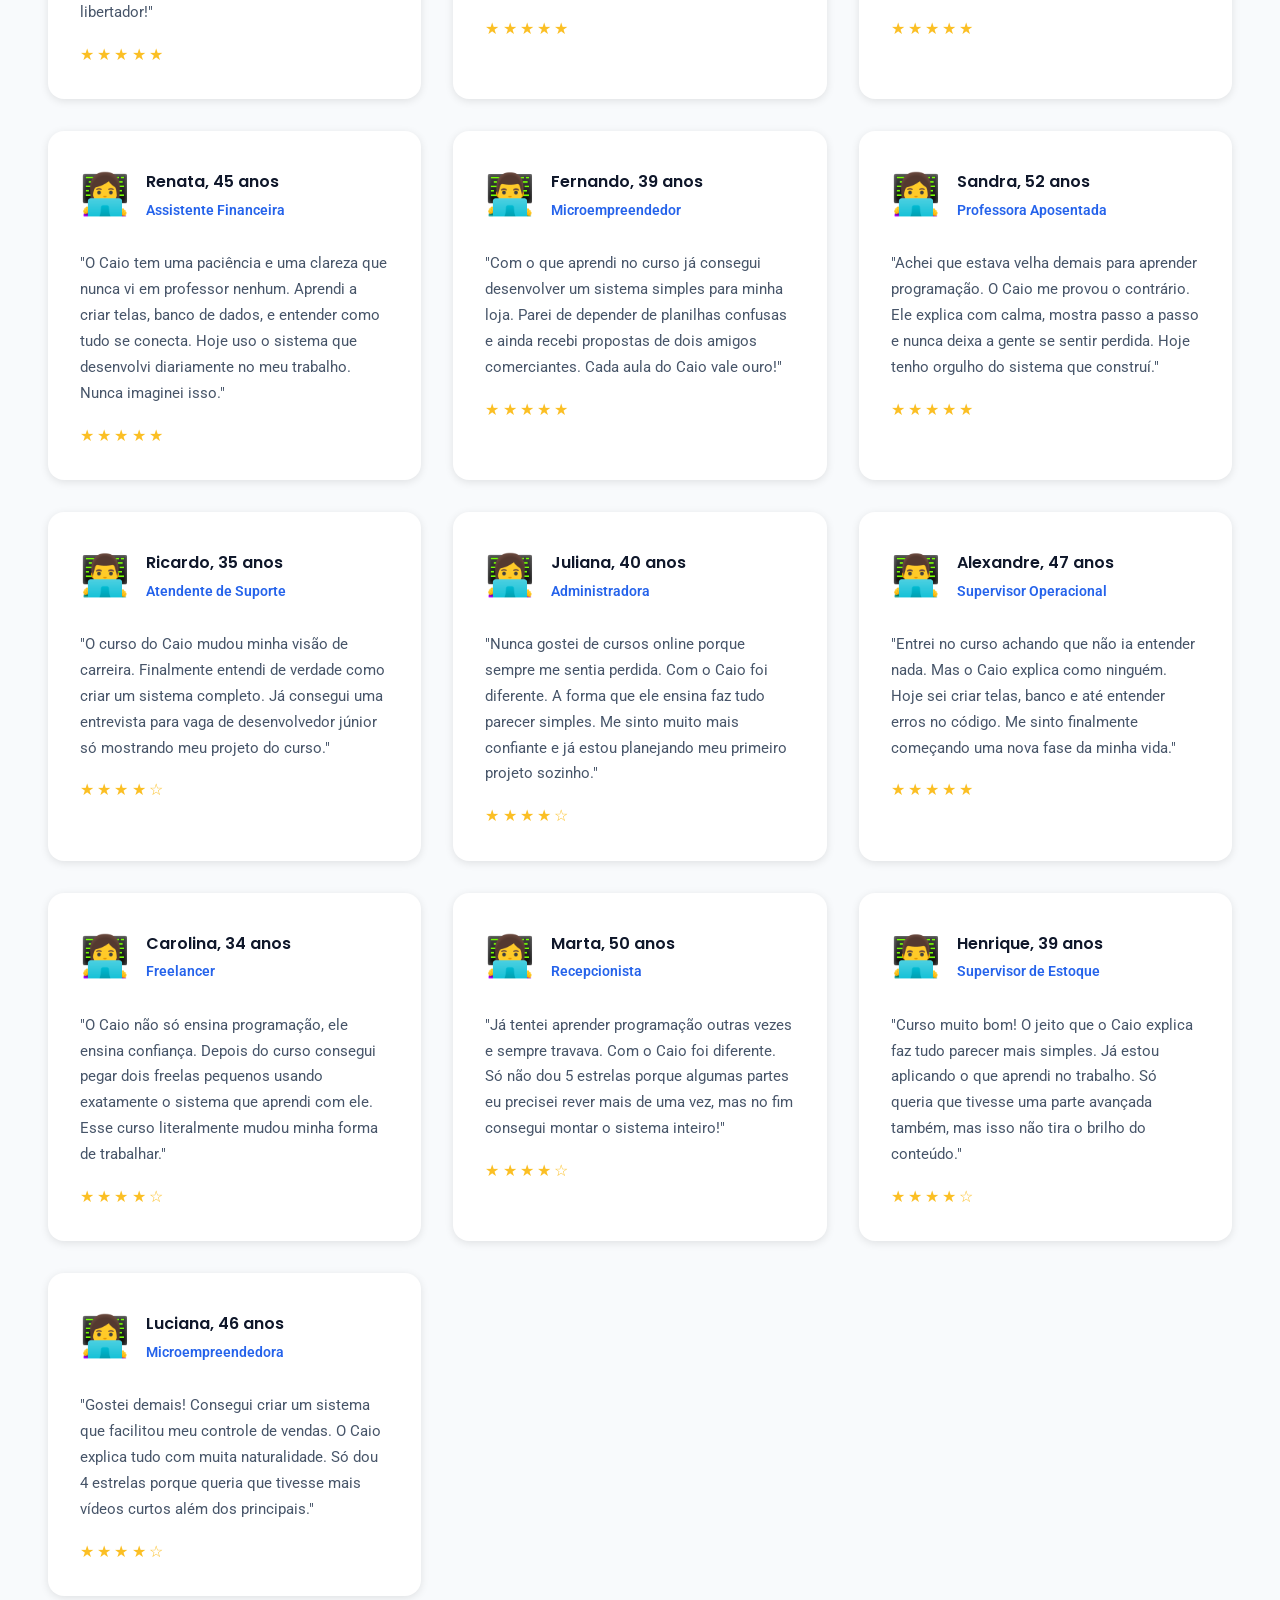
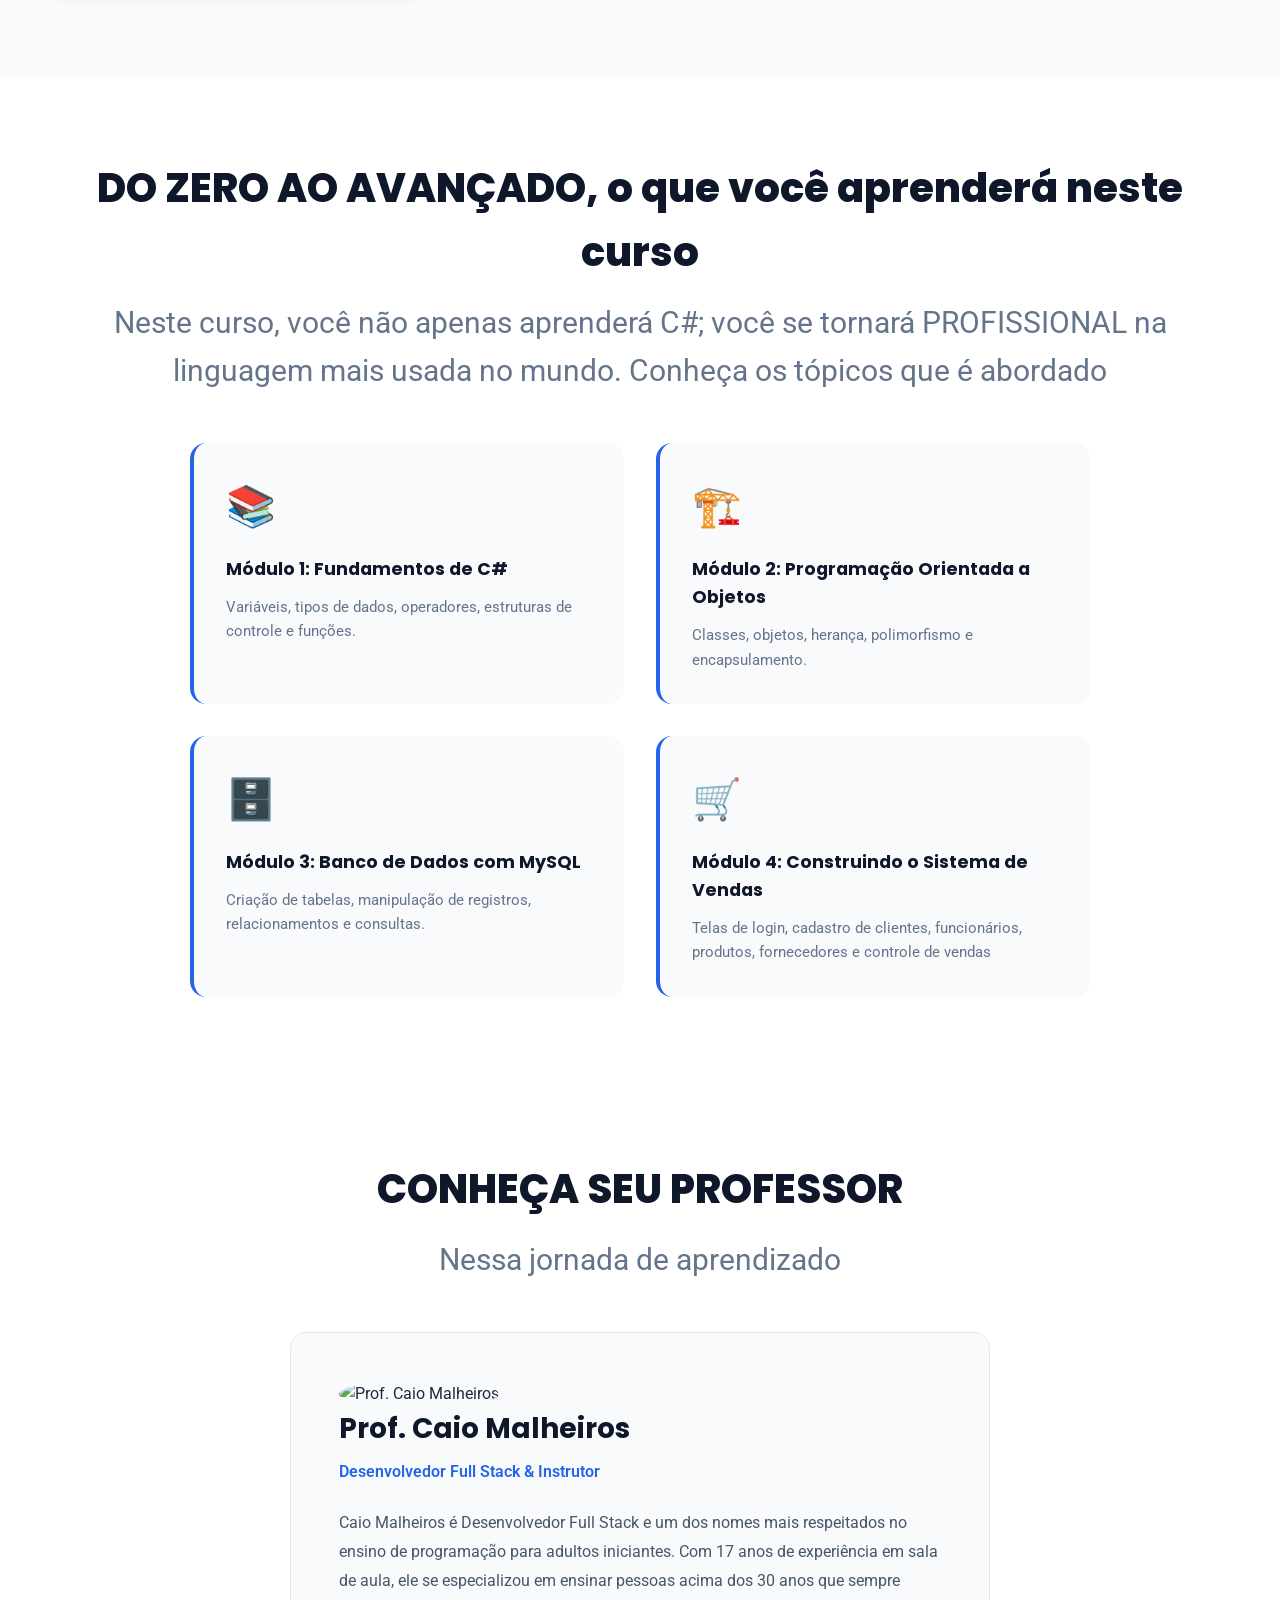
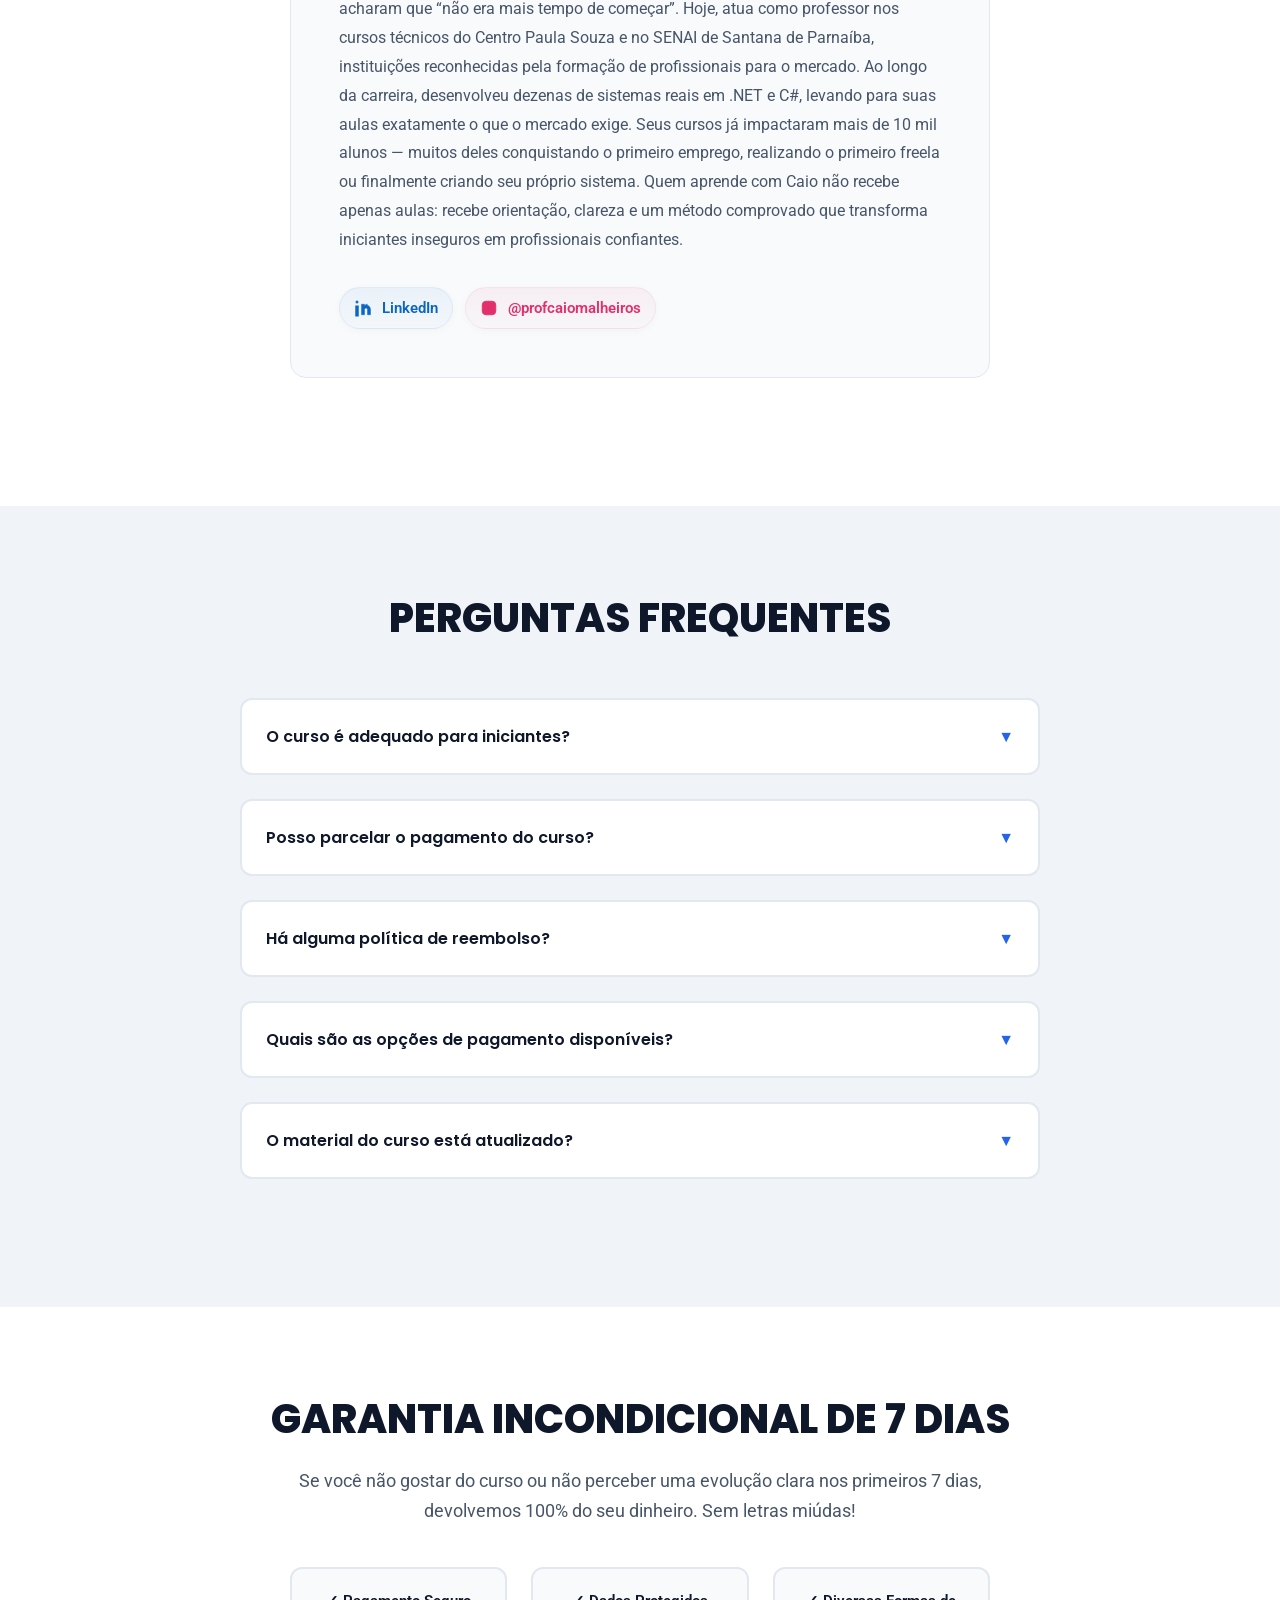
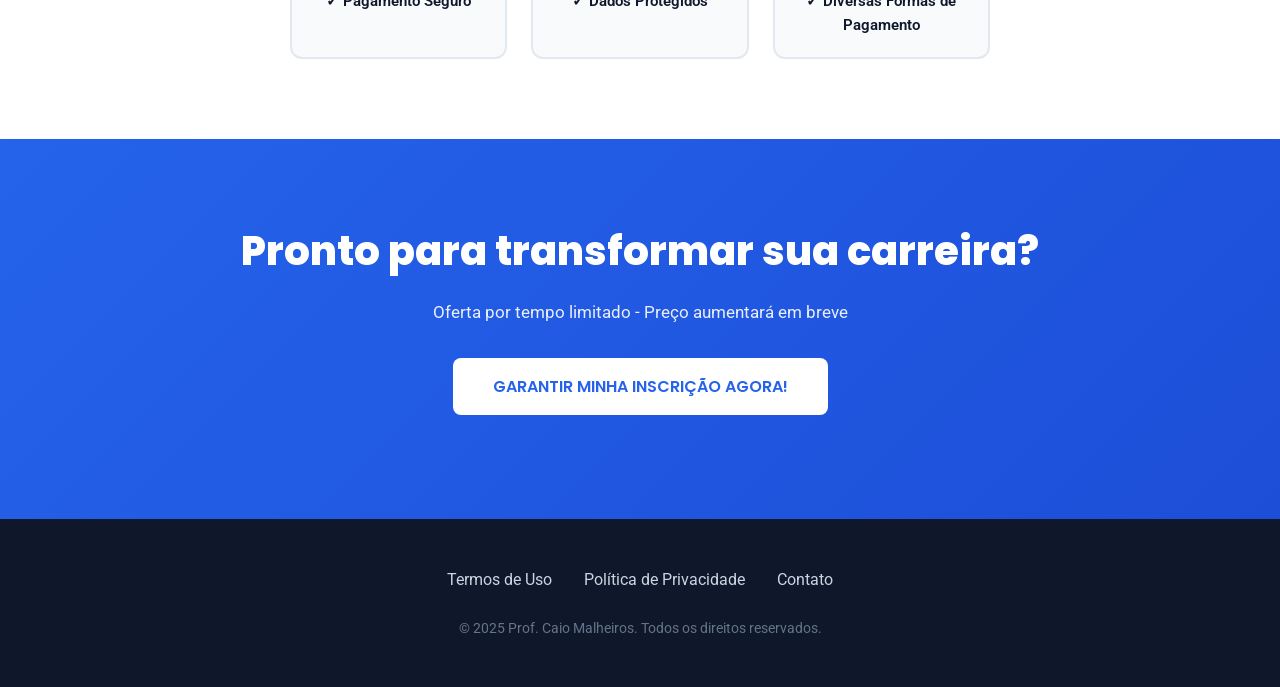
==== commit f42c8993: "ajustando preço" ====
--- a/index.html
+++ b/index.html
@@ -970,7 +970,7 @@
 
             <div class="price-section">
                 <p class="original-price">De <span class="strikethrough">R$ 597</span> por apenas</p>
-                <p class="final-price">R$ 197,90</p>
+                <p class="final-price">R$ 147,90</p>
                 <span>ou 15x de R$ 15,30</span>
                 <p class="vitalicio">Com acesso vitálicio</p>
                 
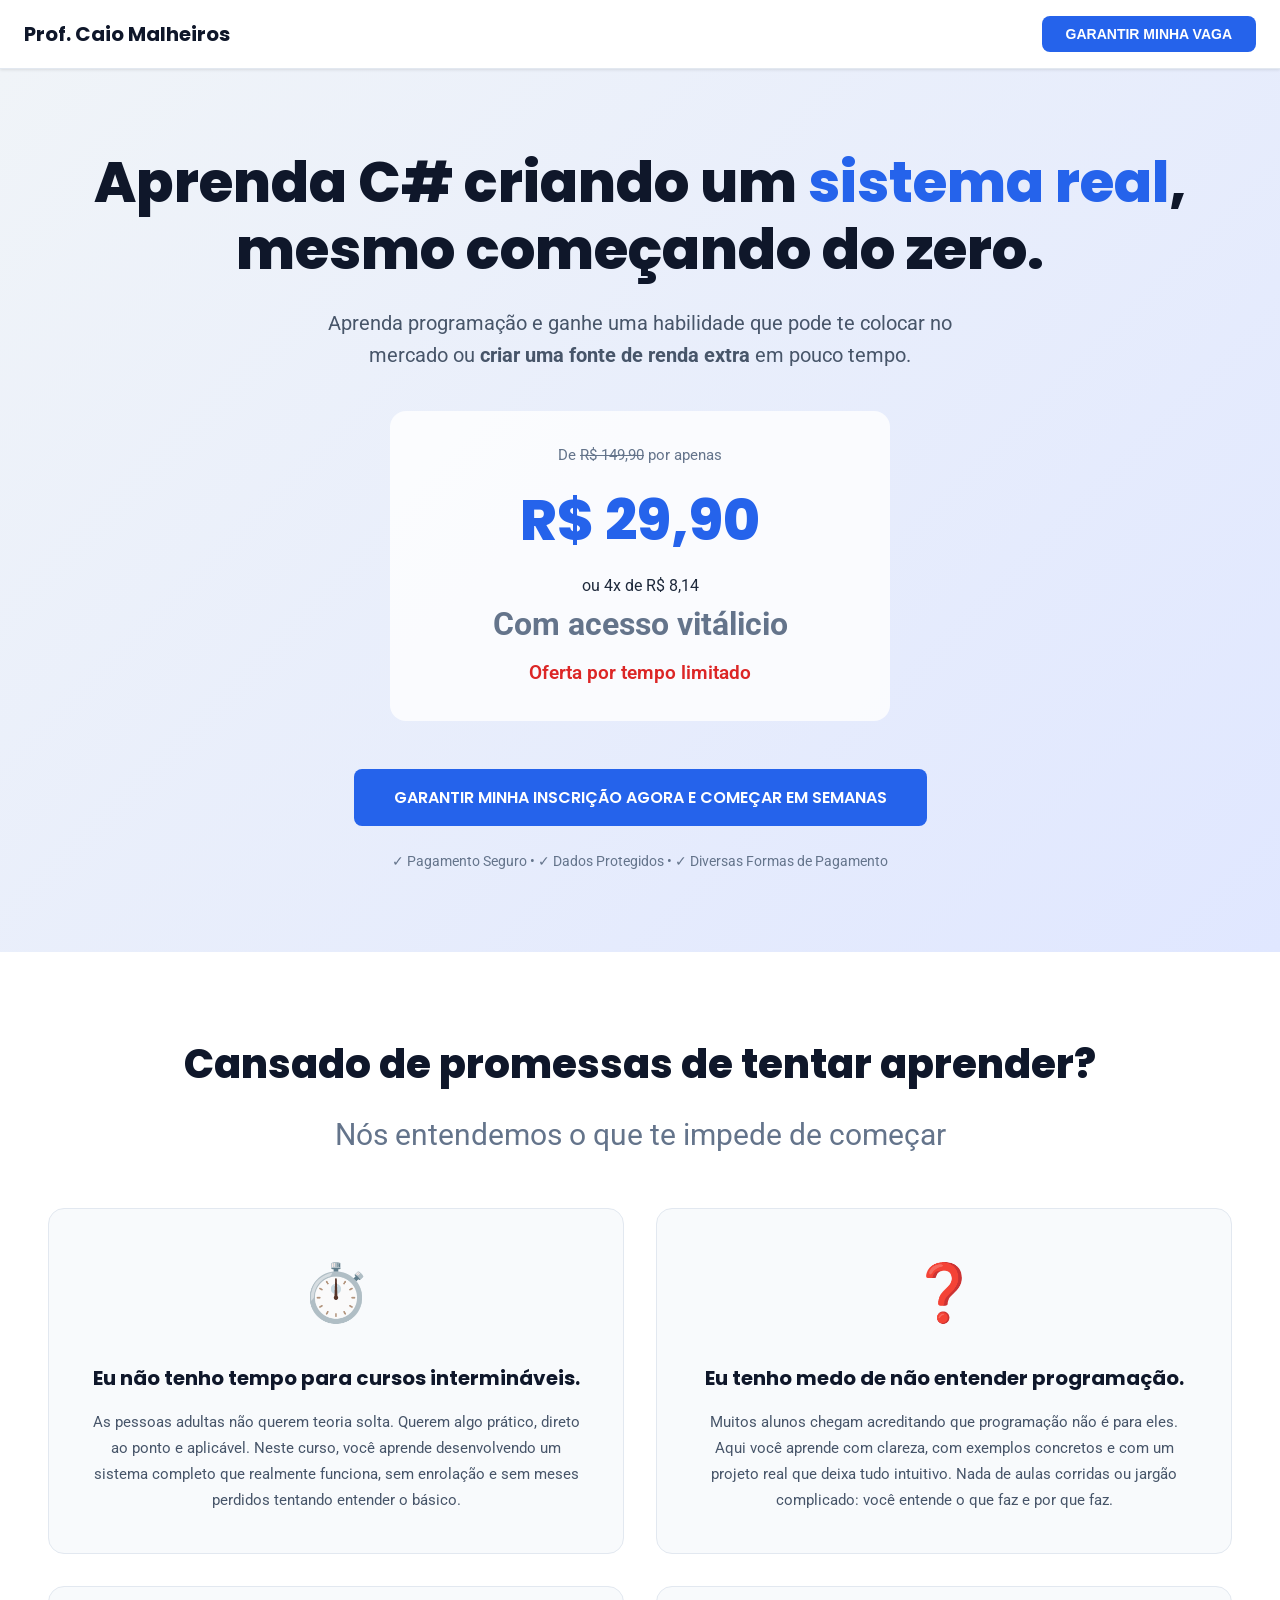
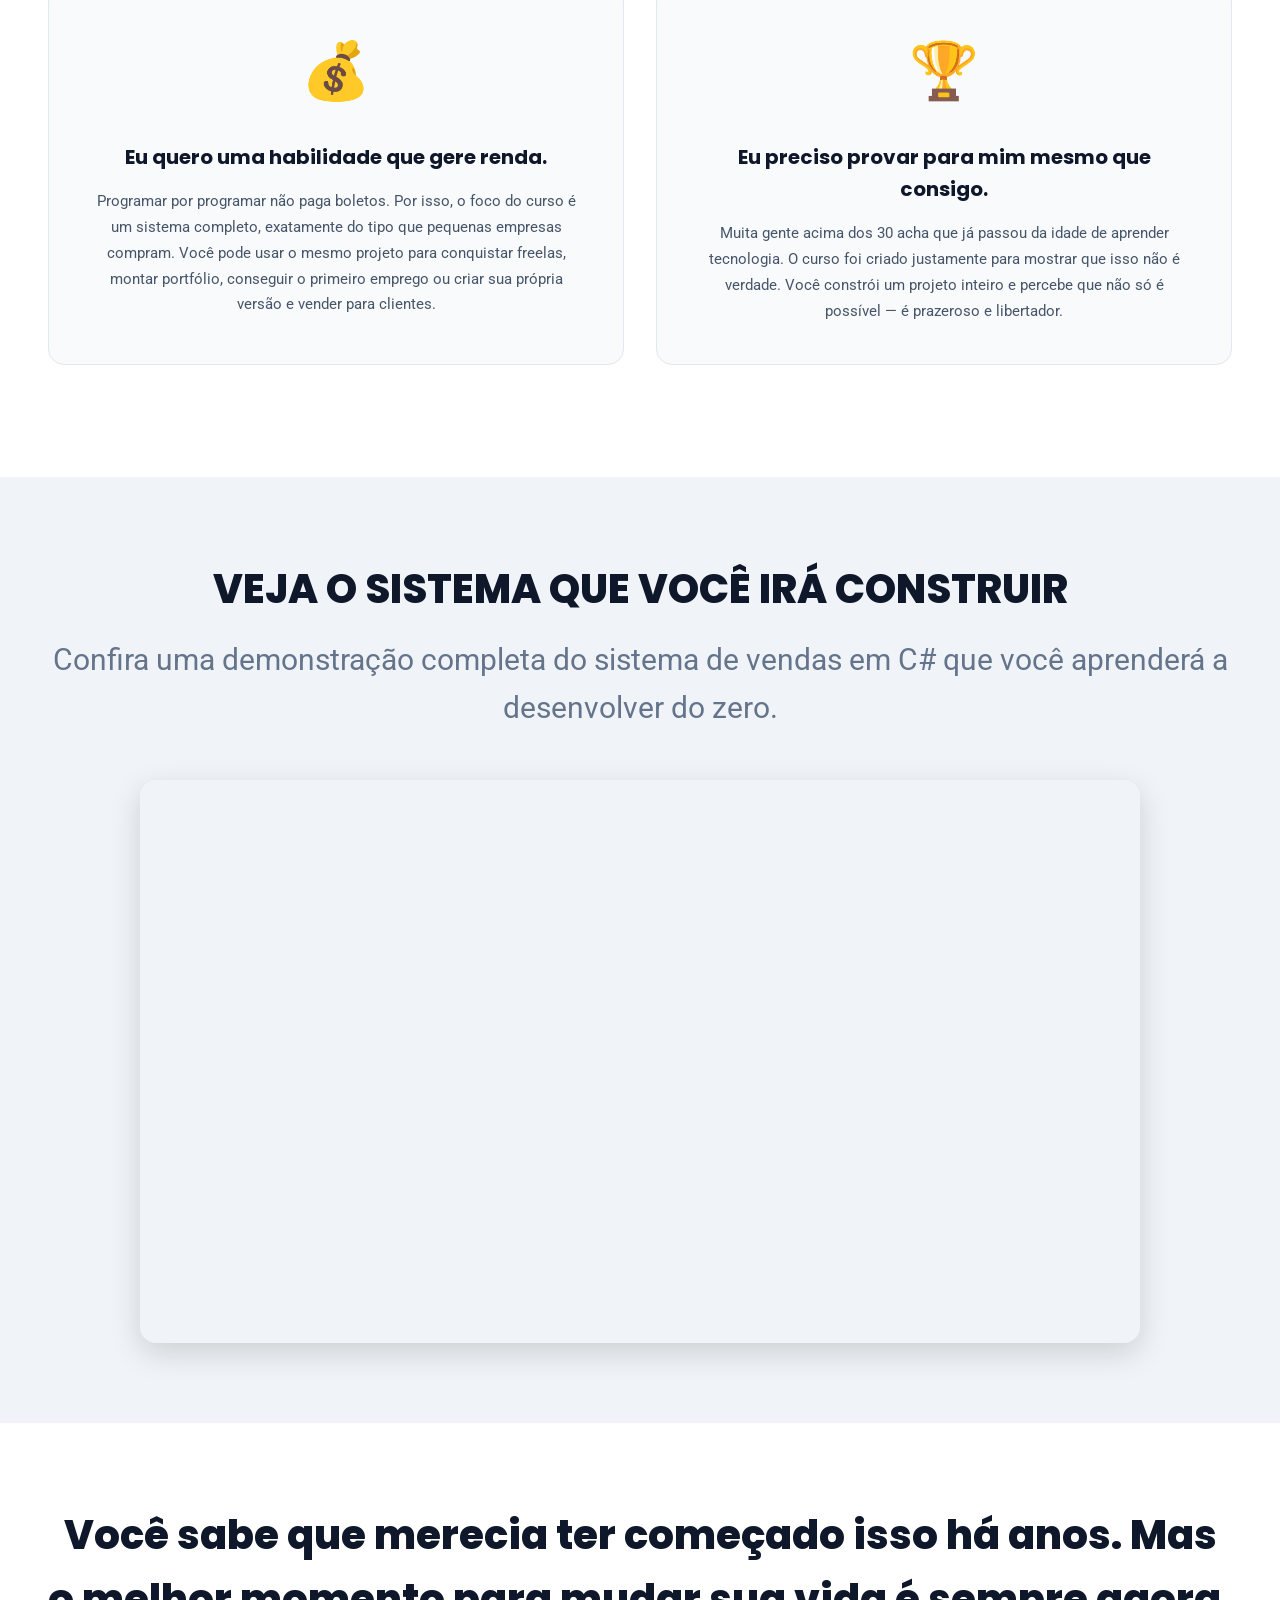
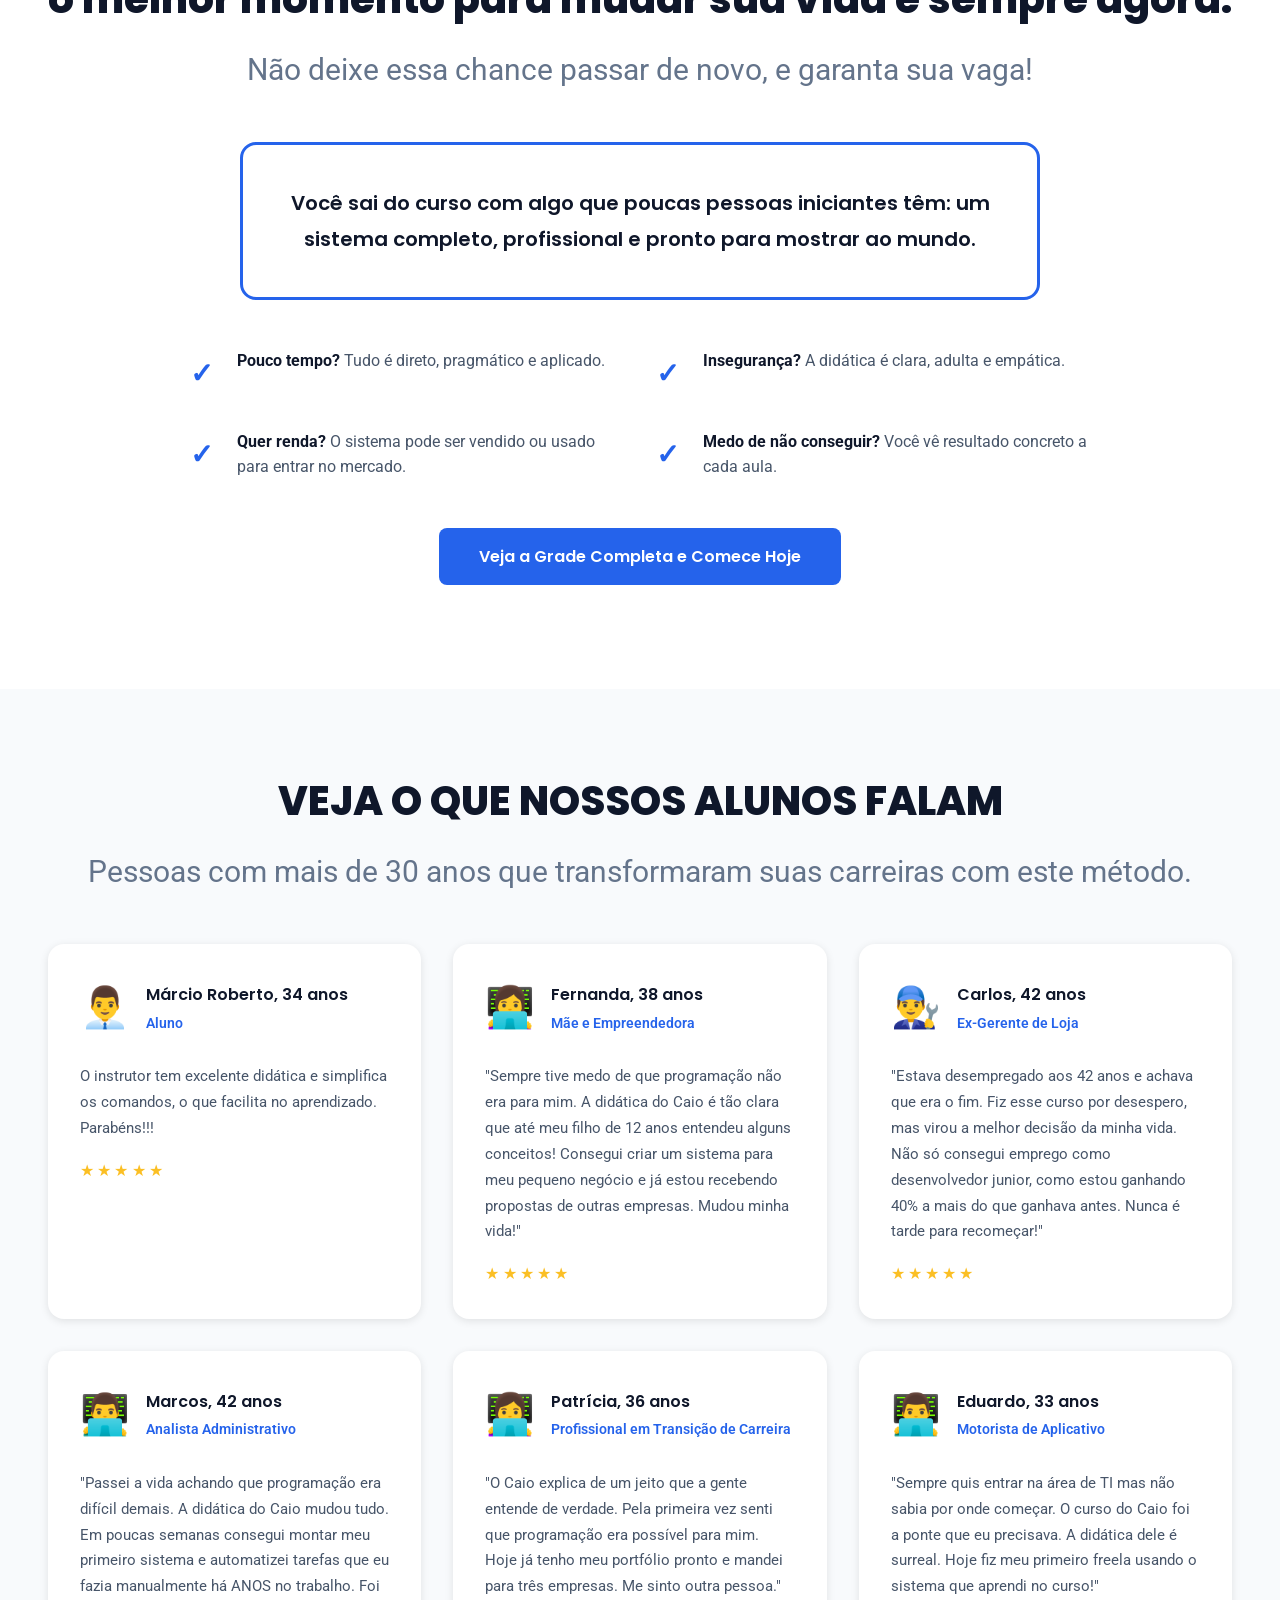
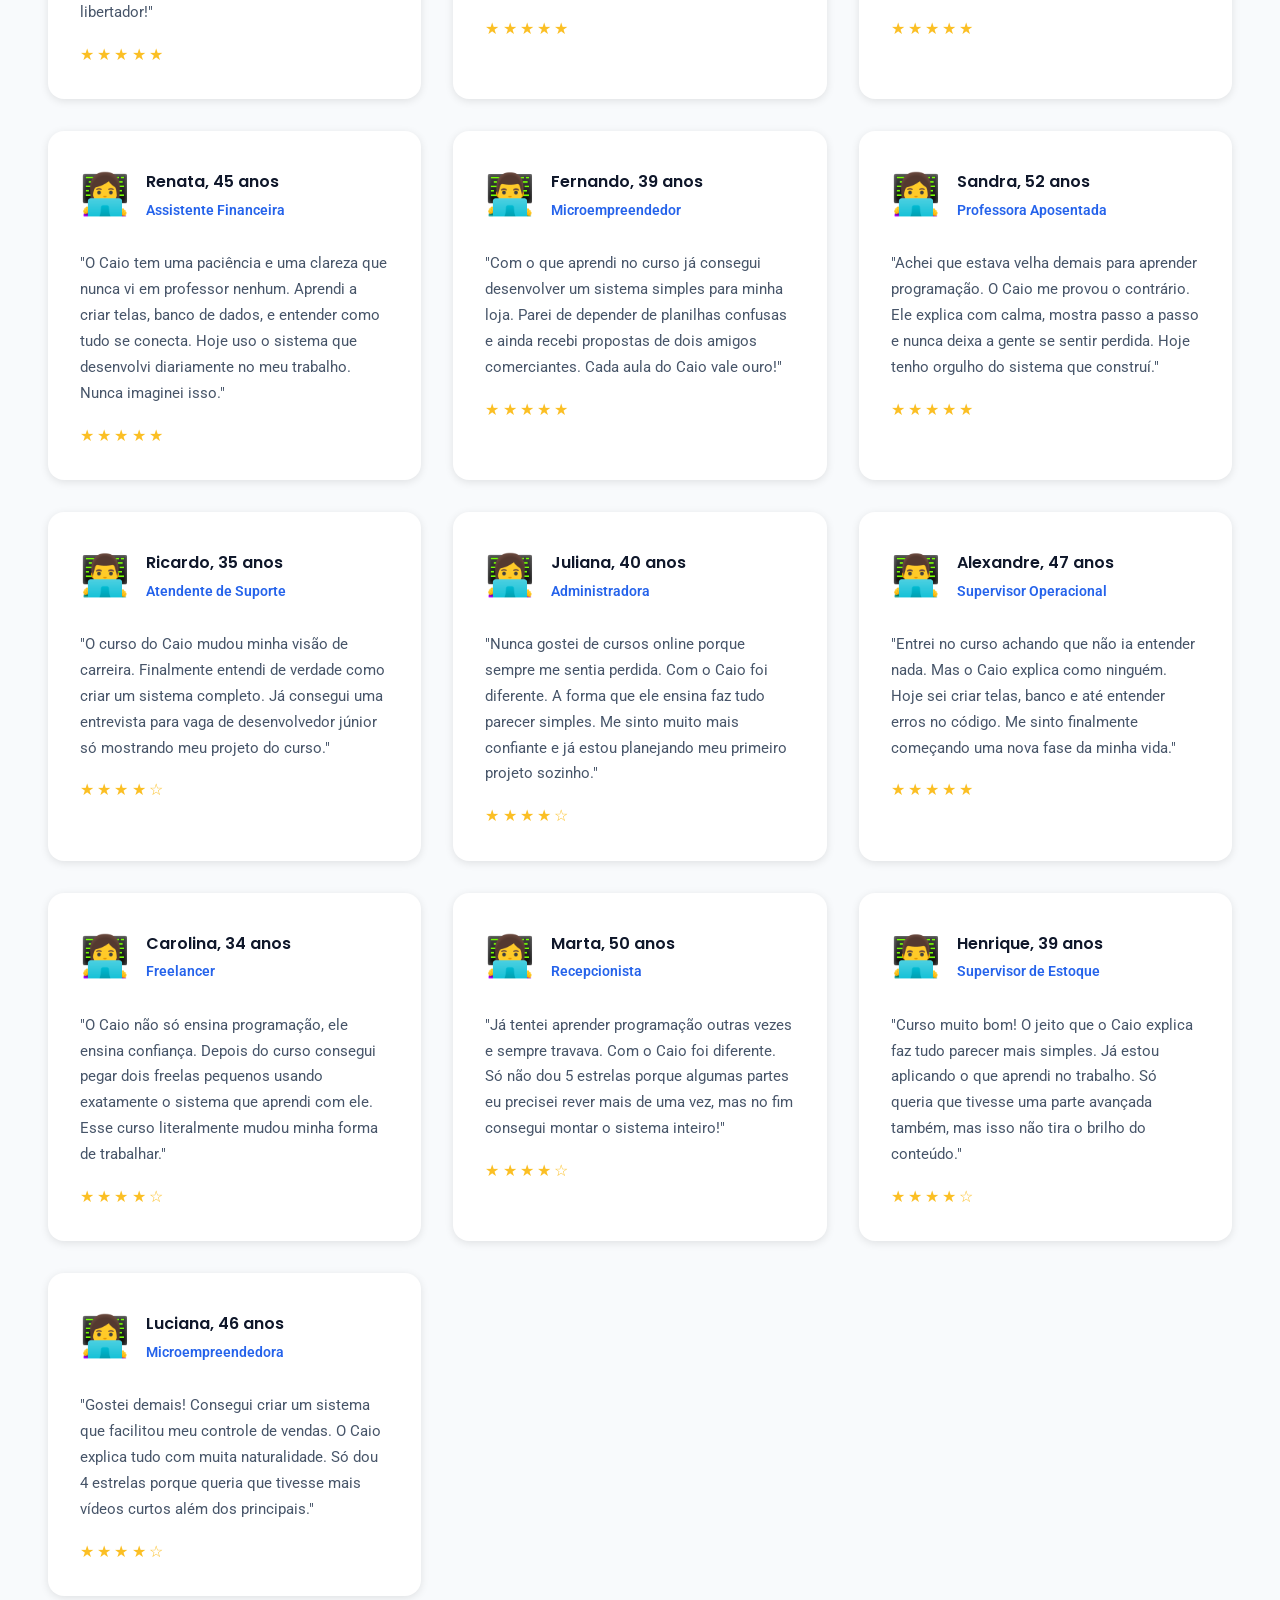
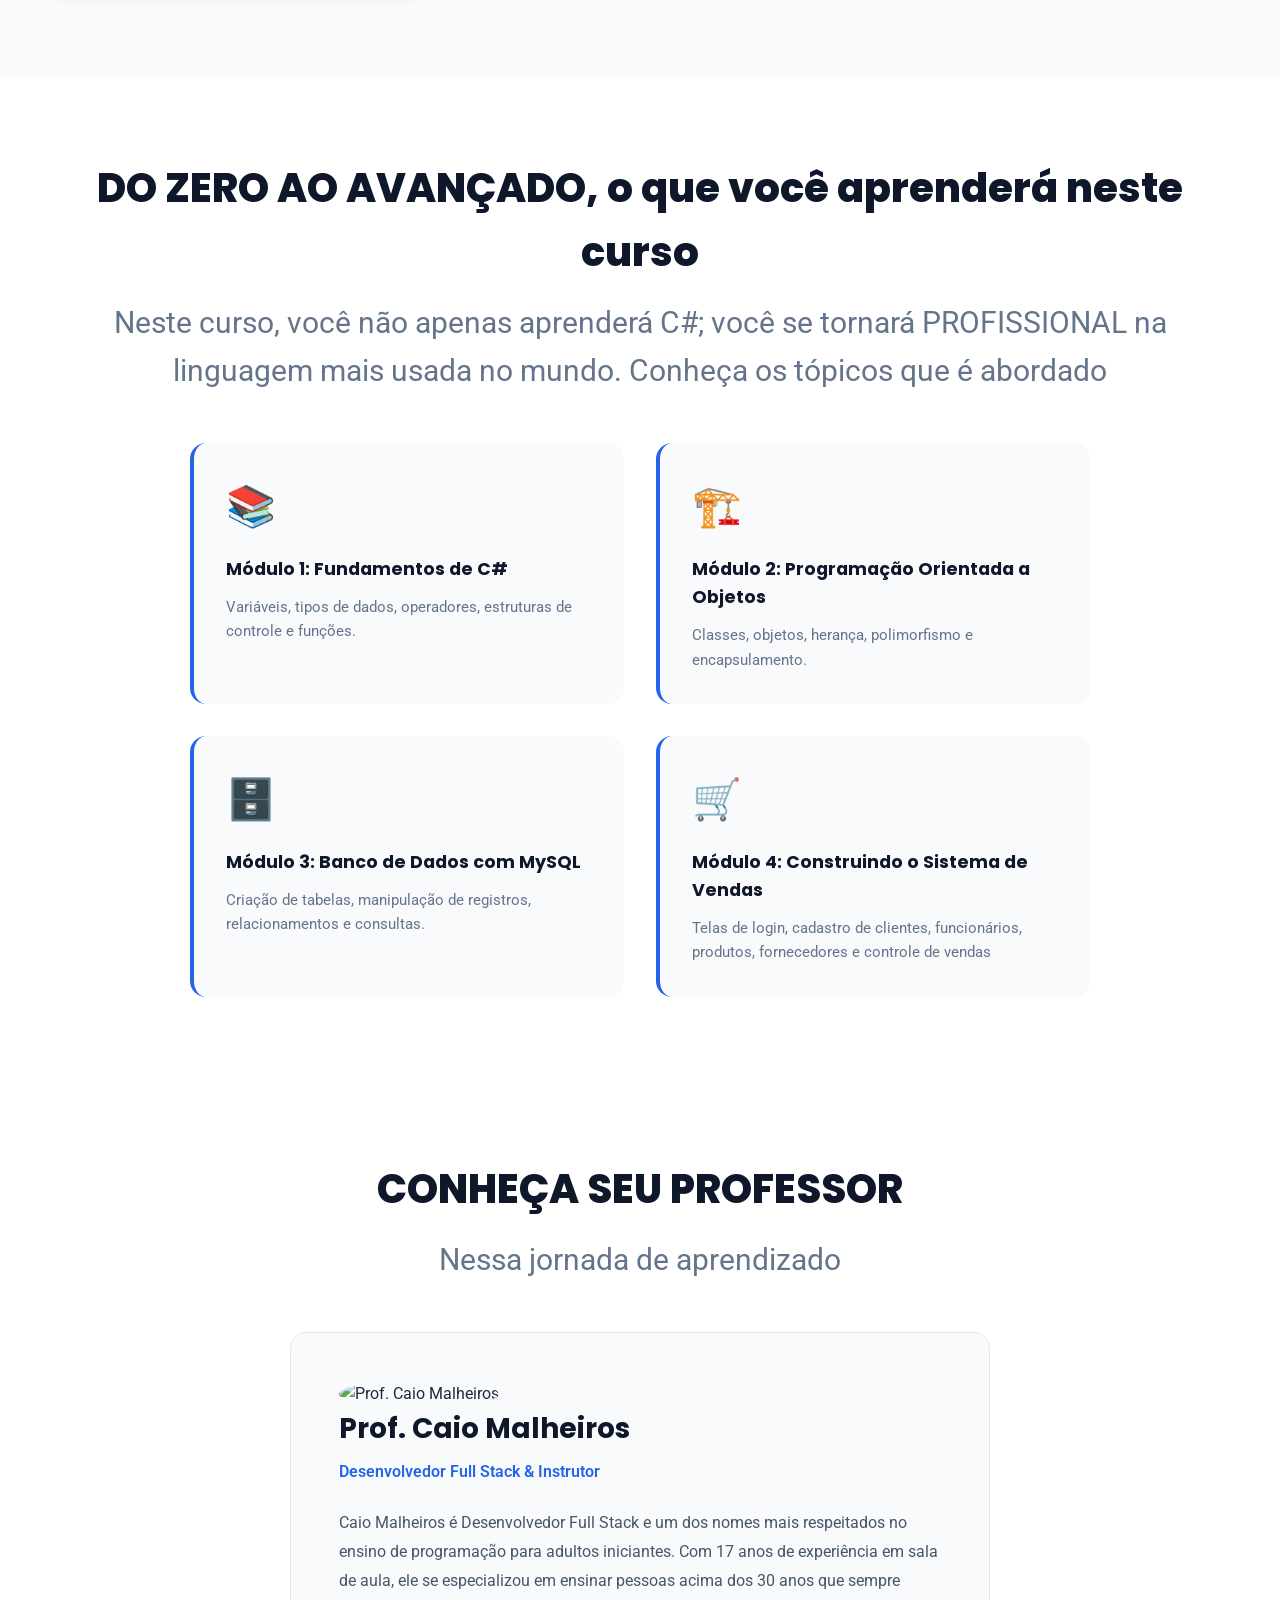
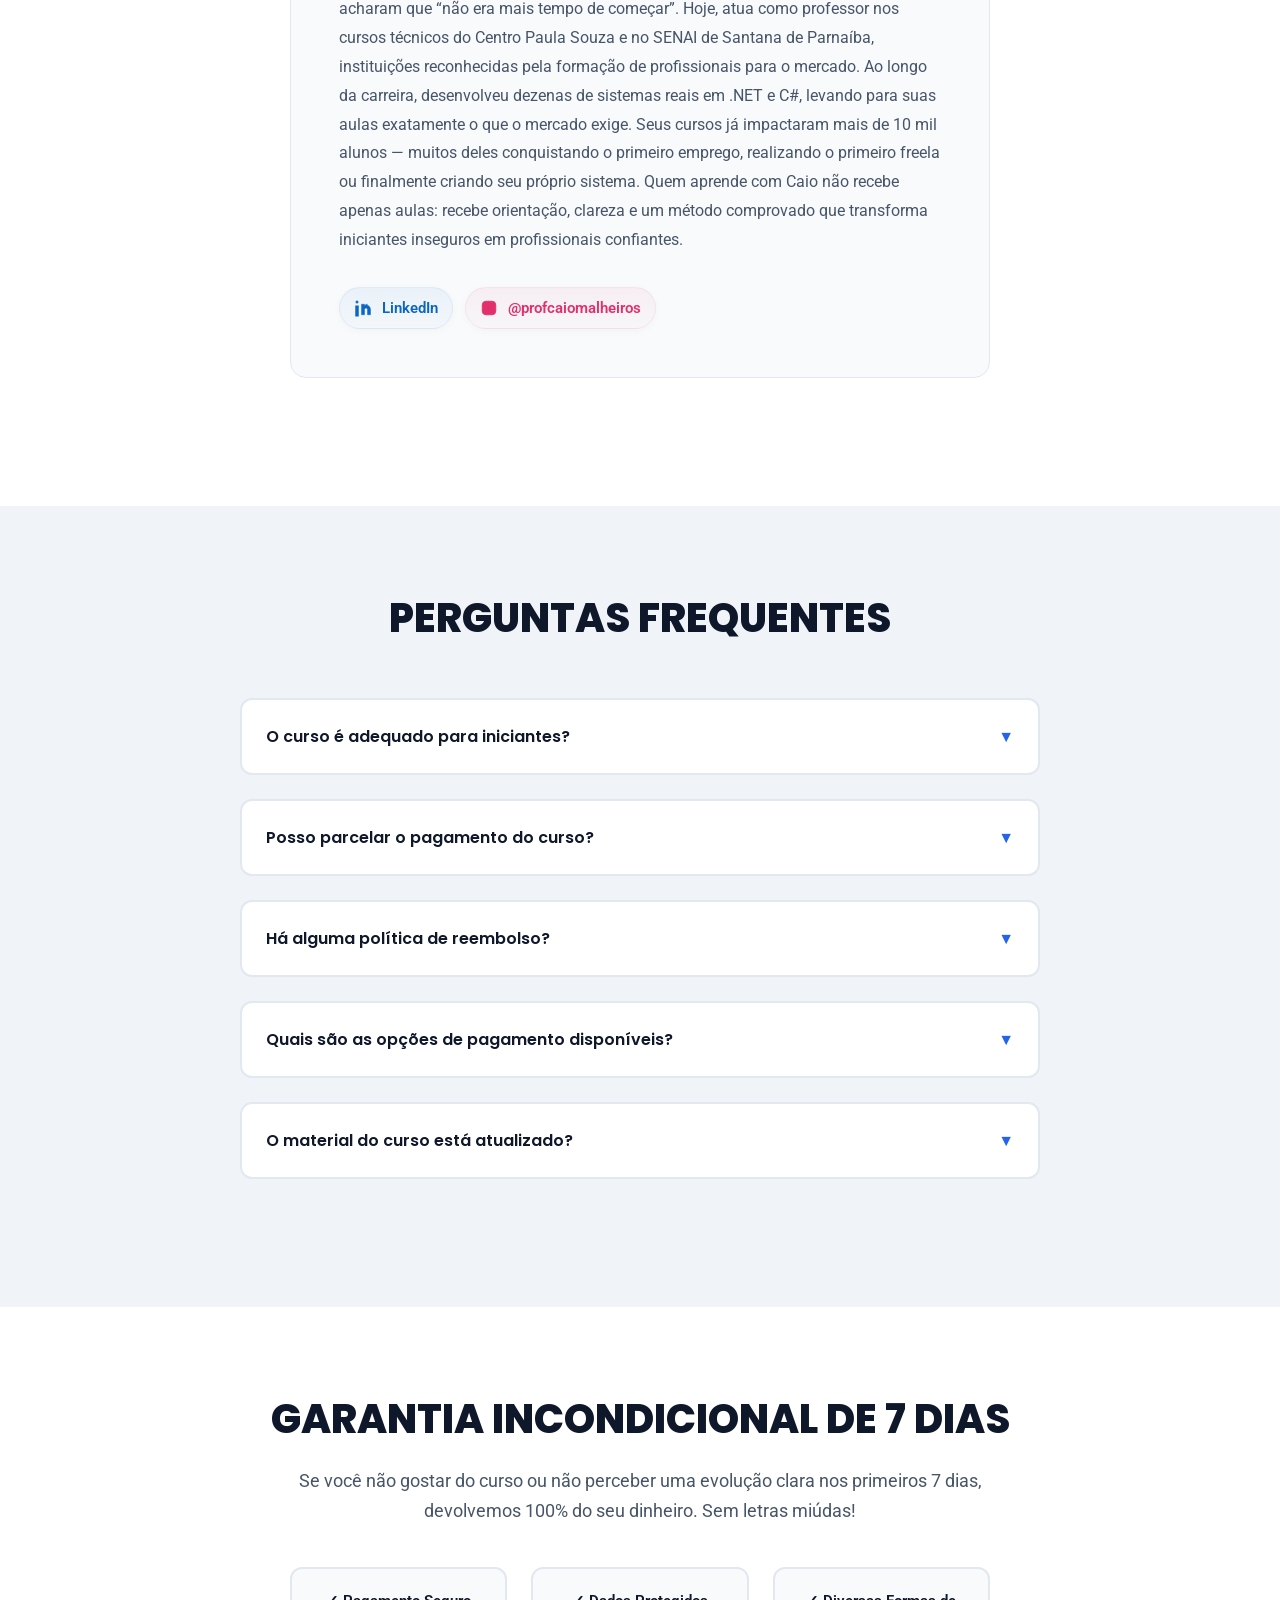
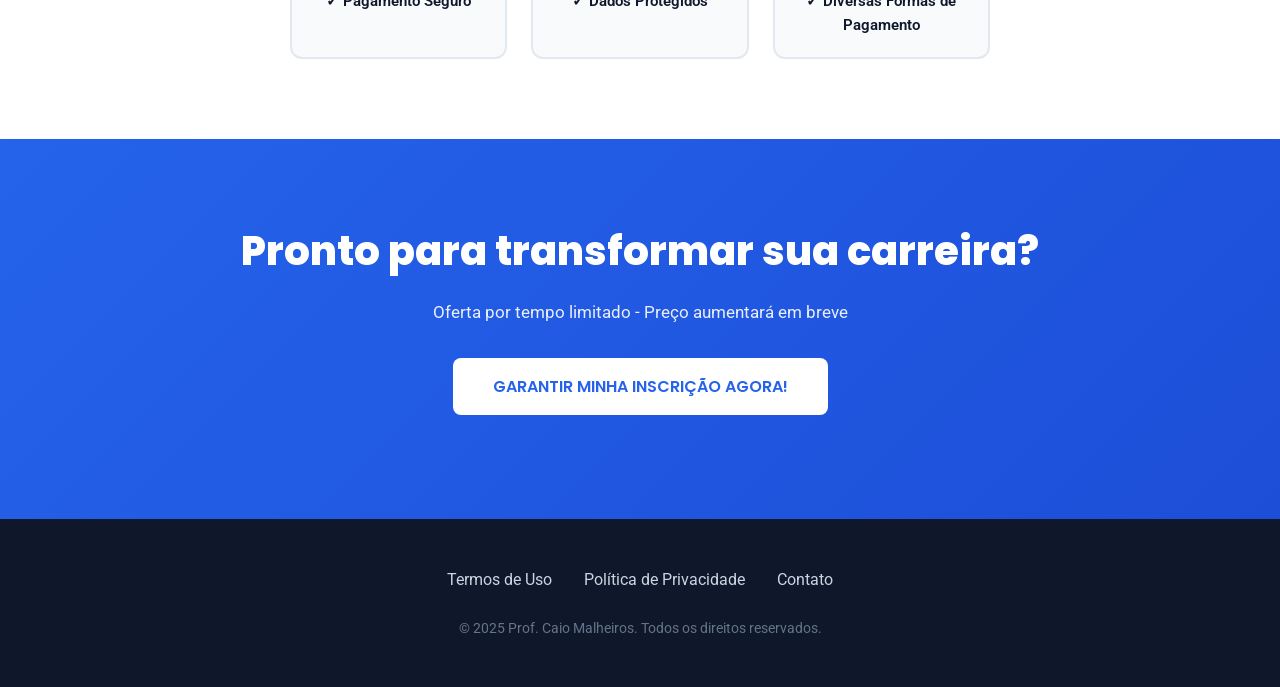
==== commit eb8d29b3: "Update pricing details in index.html" ====
--- a/index.html
+++ b/index.html
@@ -969,9 +969,9 @@
             </p>
 
             <div class="price-section">
-                <p class="original-price">De <span class="strikethrough">R$ 597</span> por apenas</p>
-                <p class="final-price">R$ 147,90</p>
-                <span>ou 15x de R$ 15,30</span>
+                <p class="original-price">De <span class="strikethrough">R$ 149,90</span> por apenas</p>
+                <p class="final-price">R$ 29,90</p>
+                <span>ou 4x de R$ 8,14</span>
                 <p class="vitalicio">Com acesso vitálicio</p>
                 
                 <p class="offer-text">Oferta por tempo limitado</p>
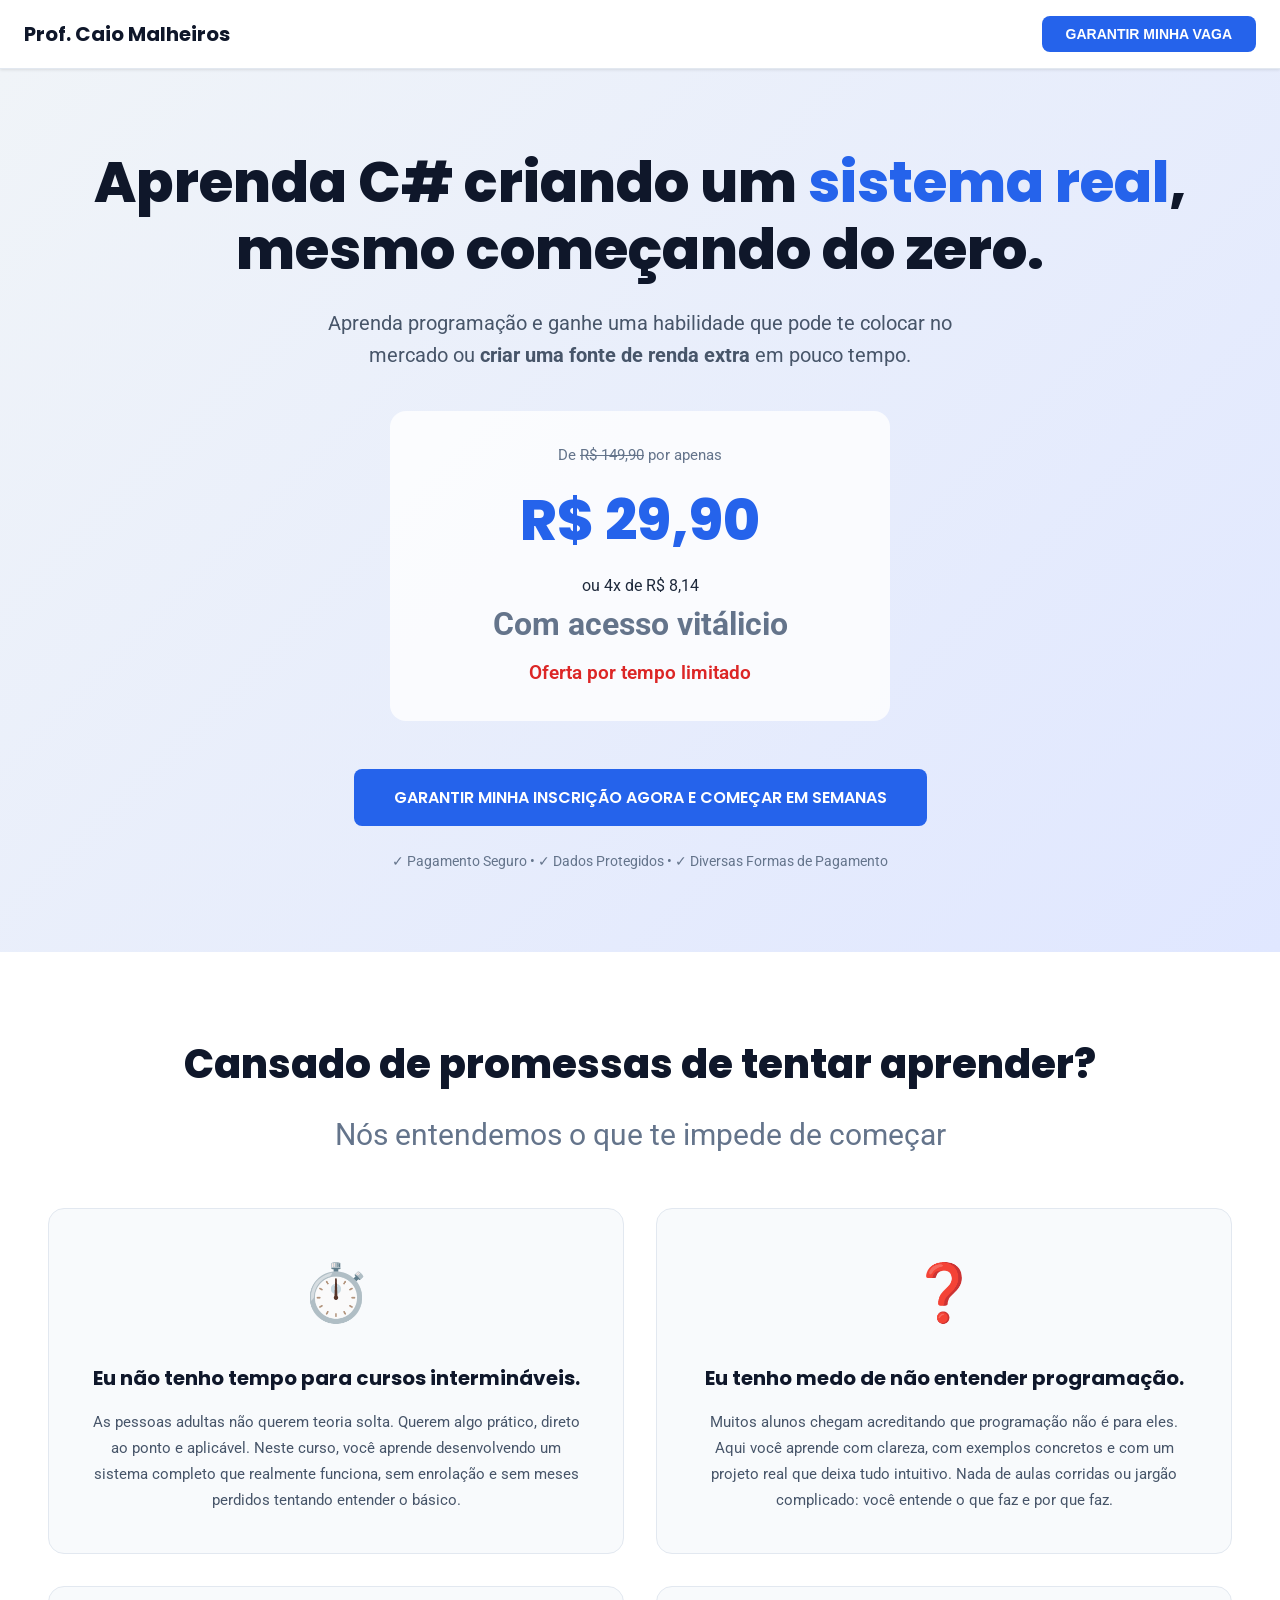
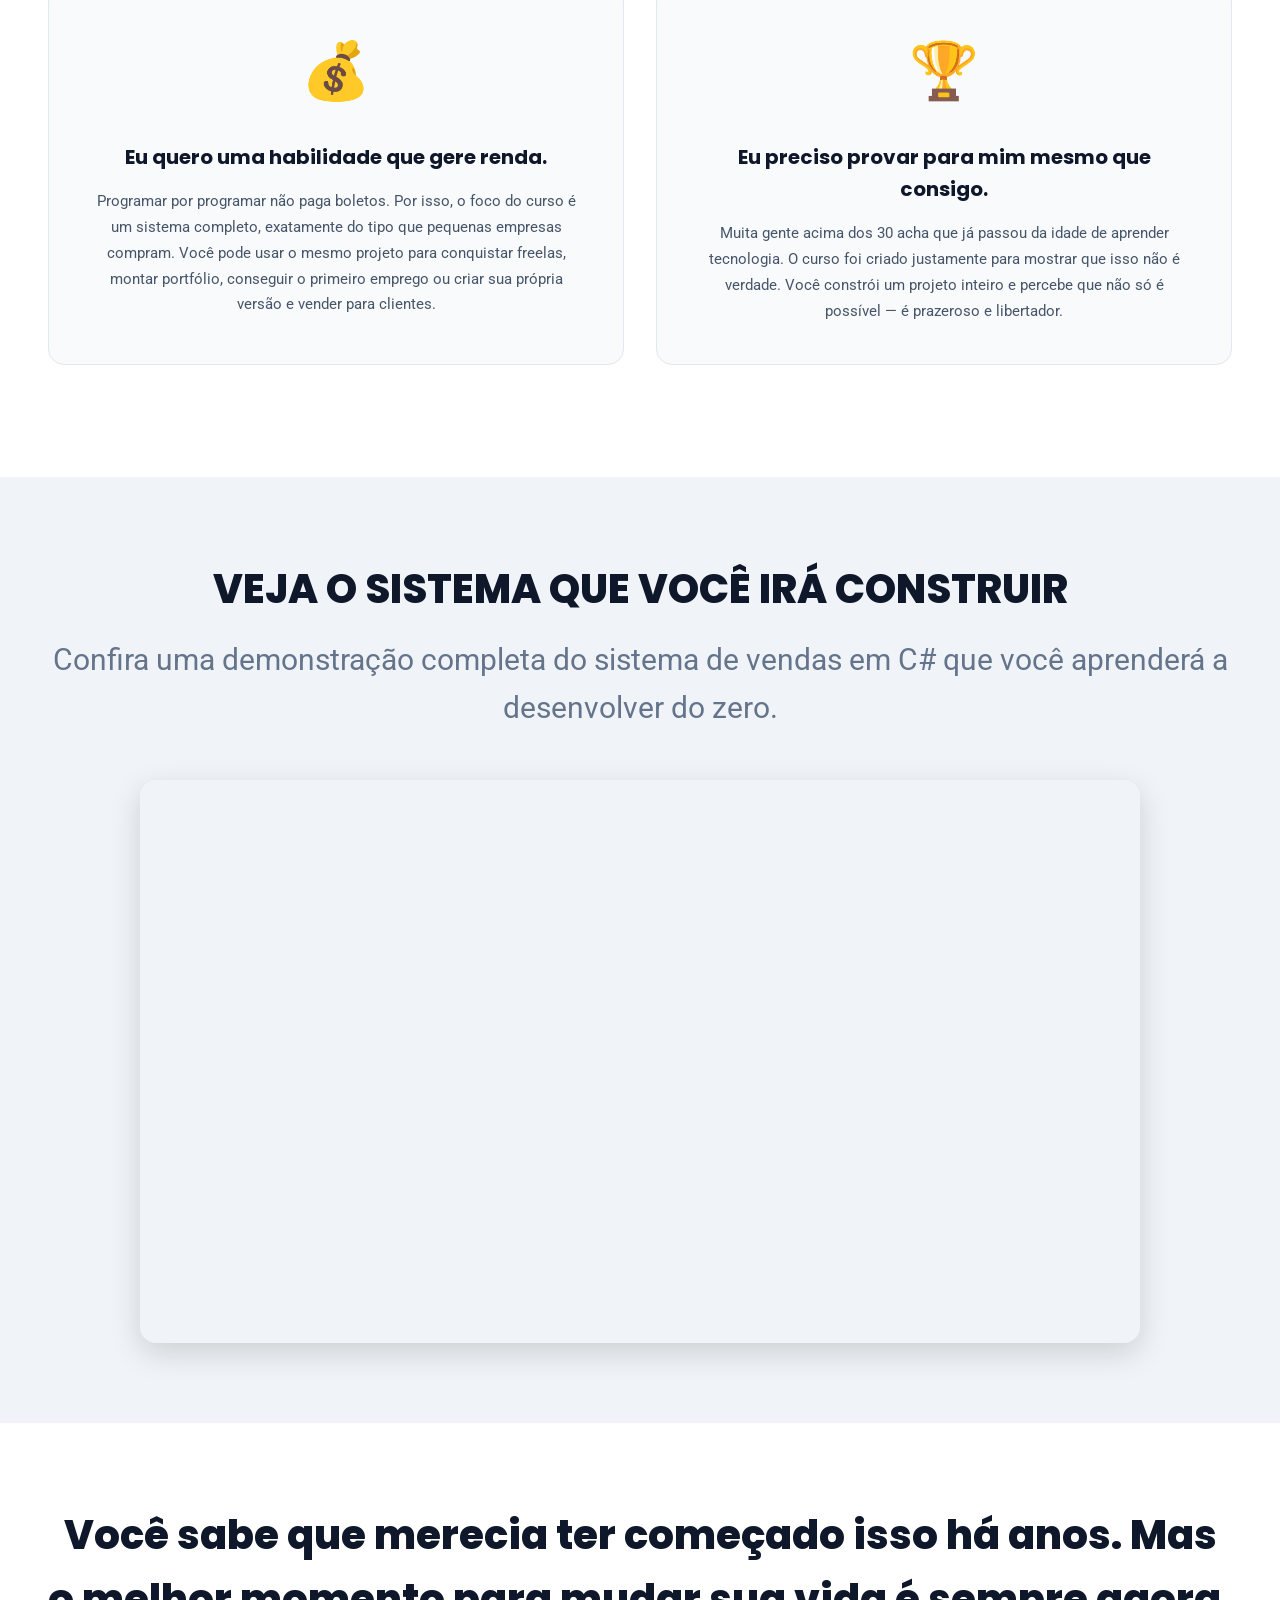
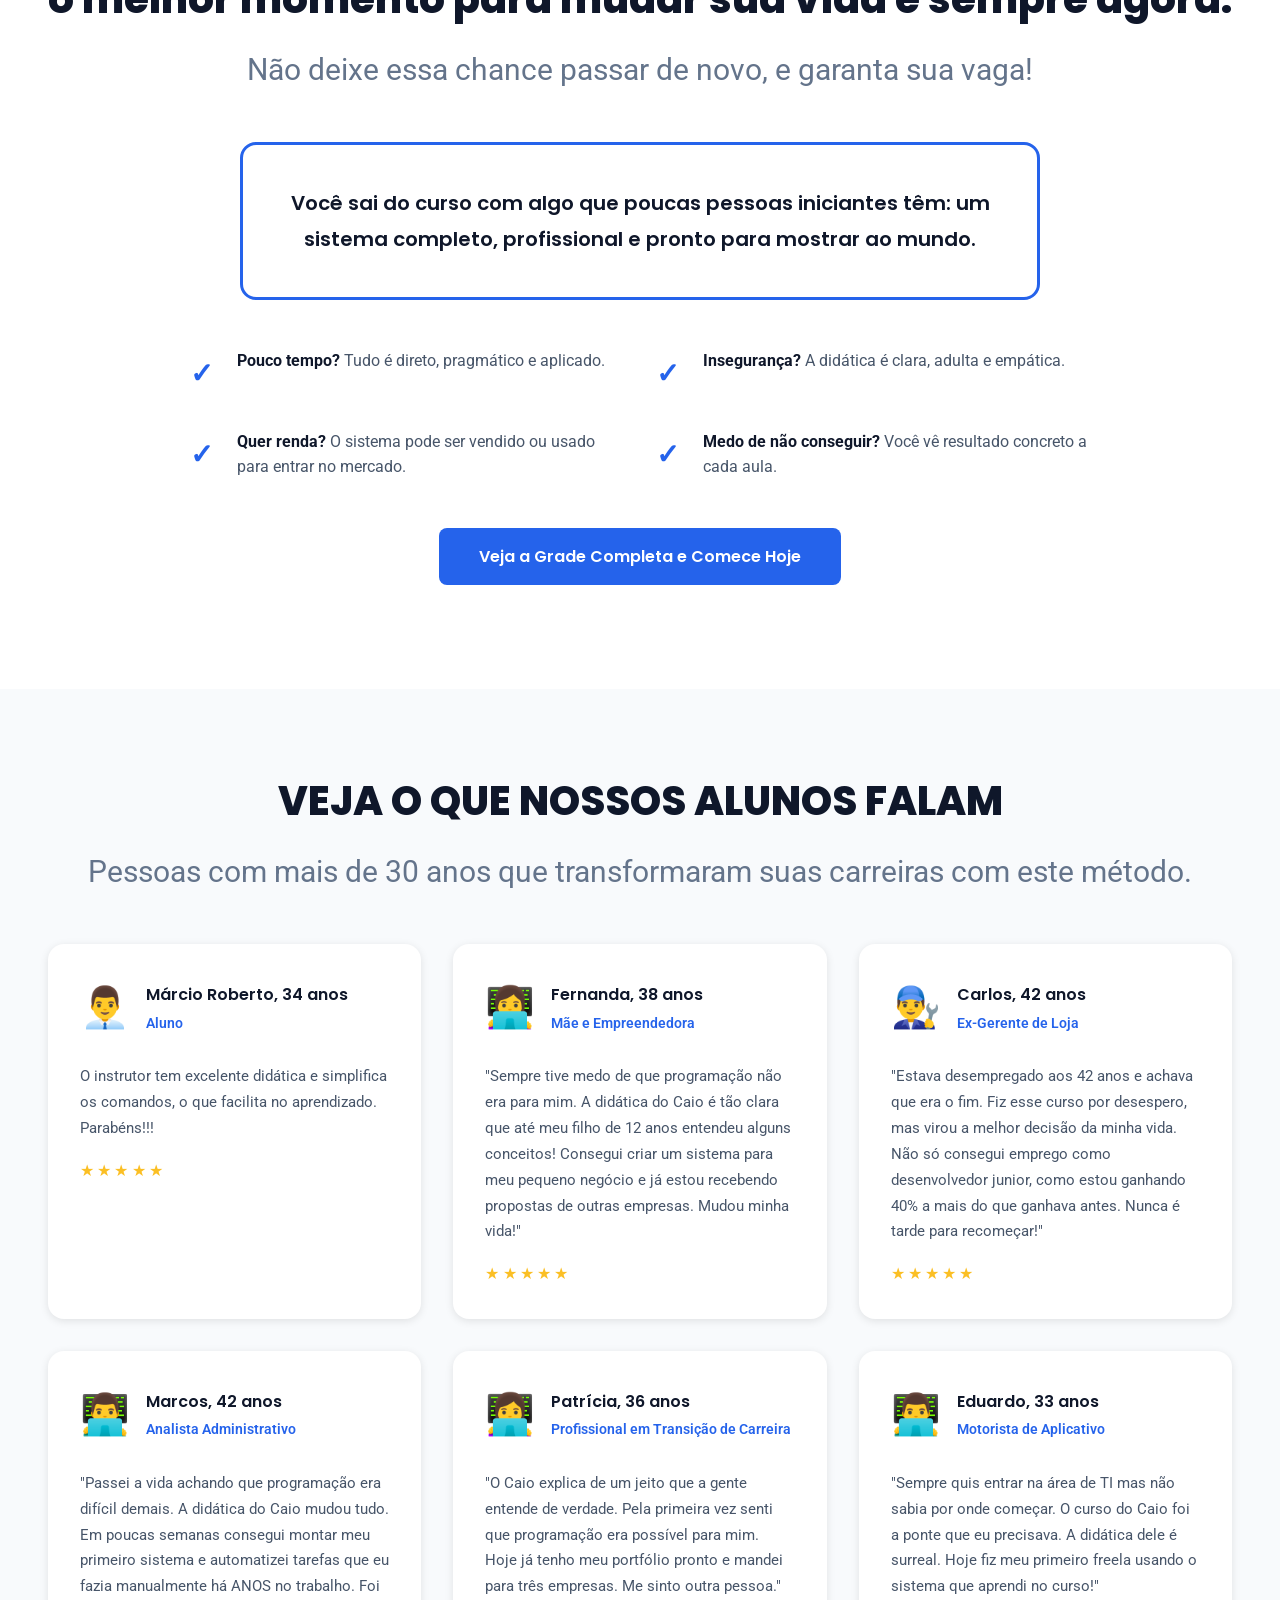
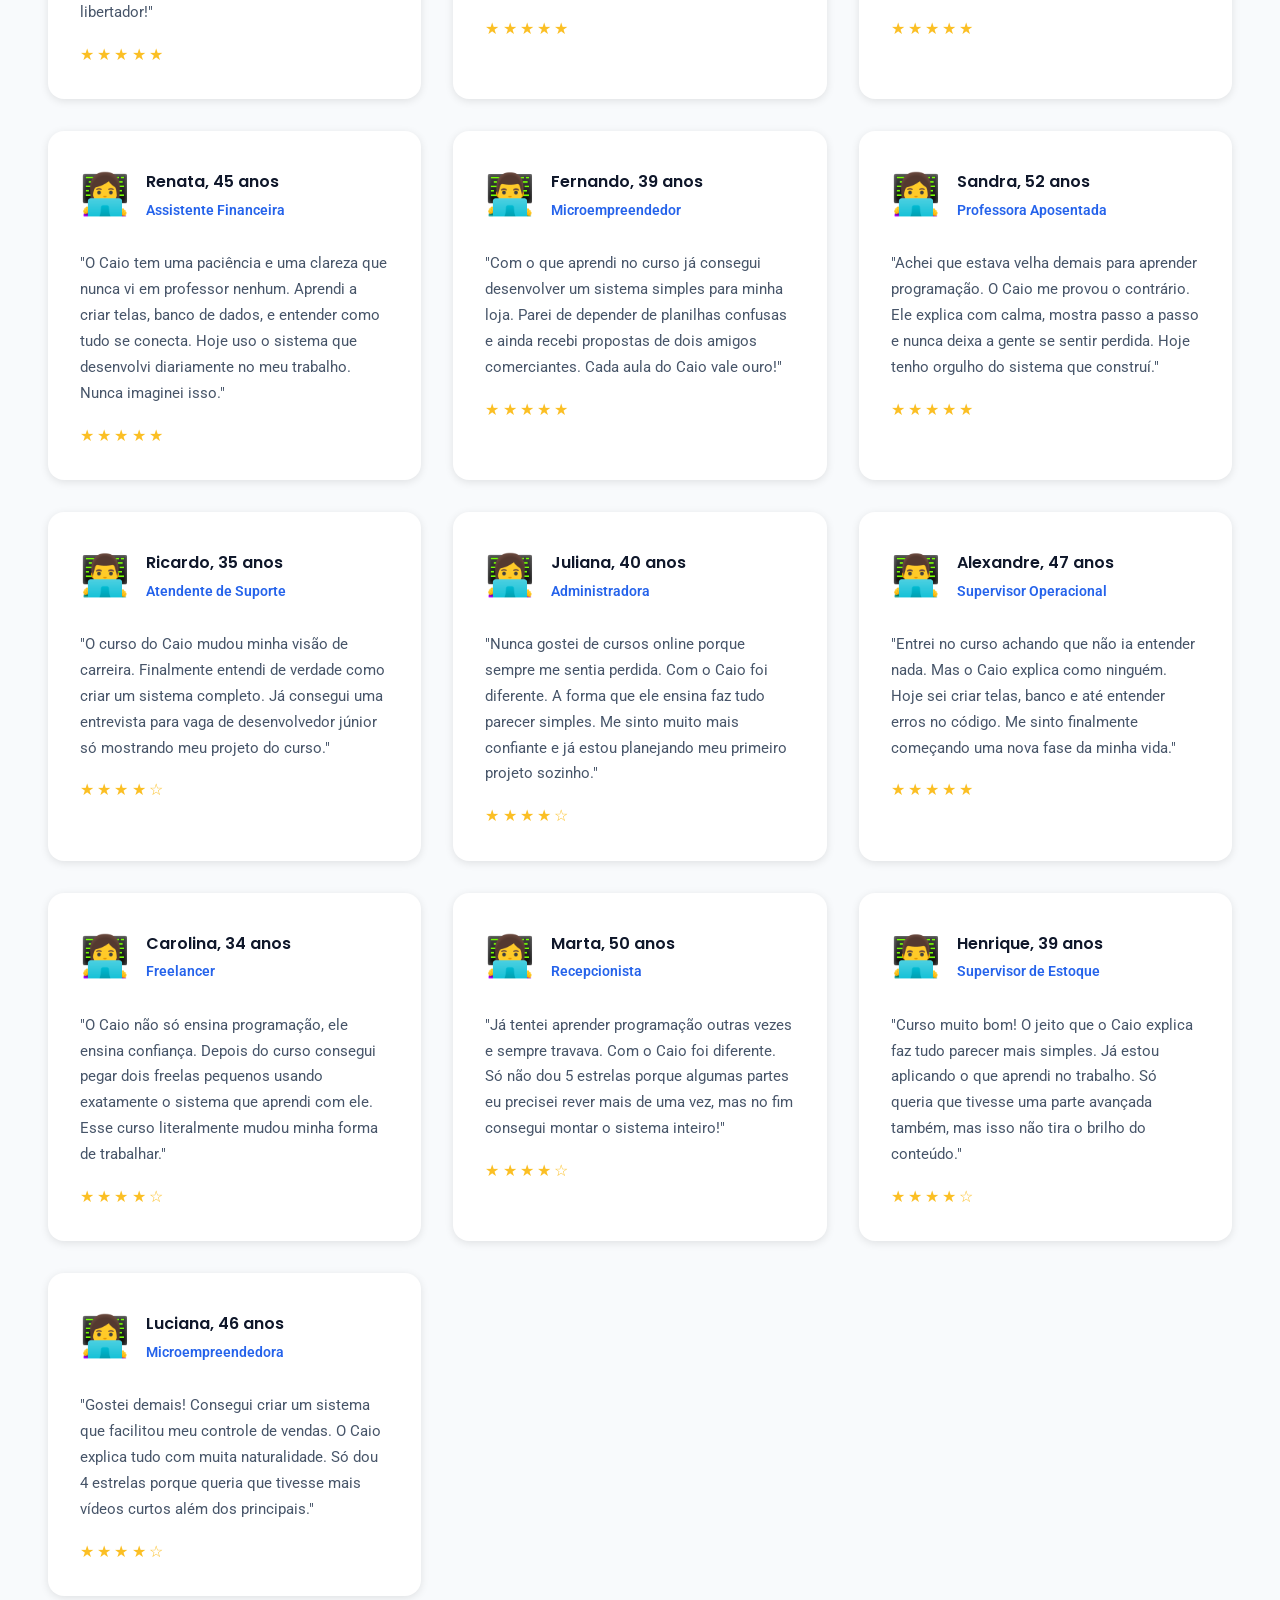
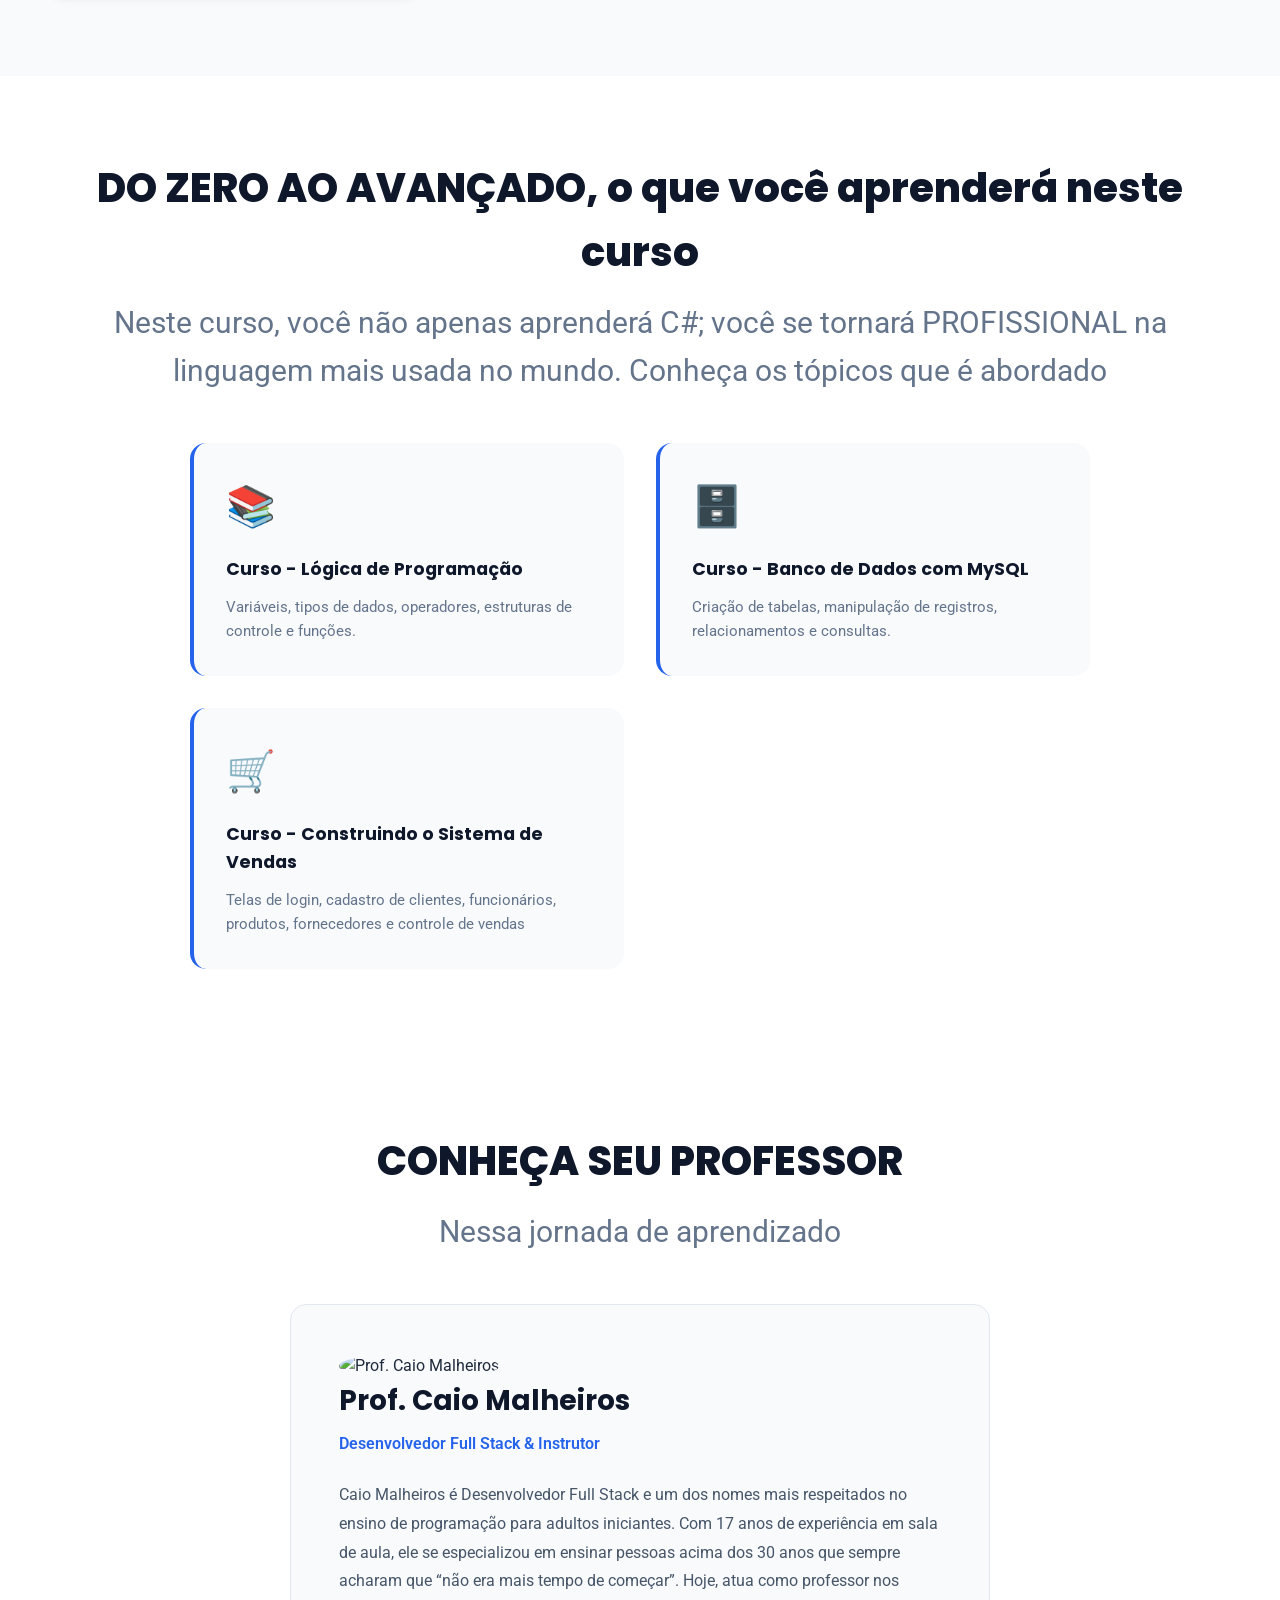
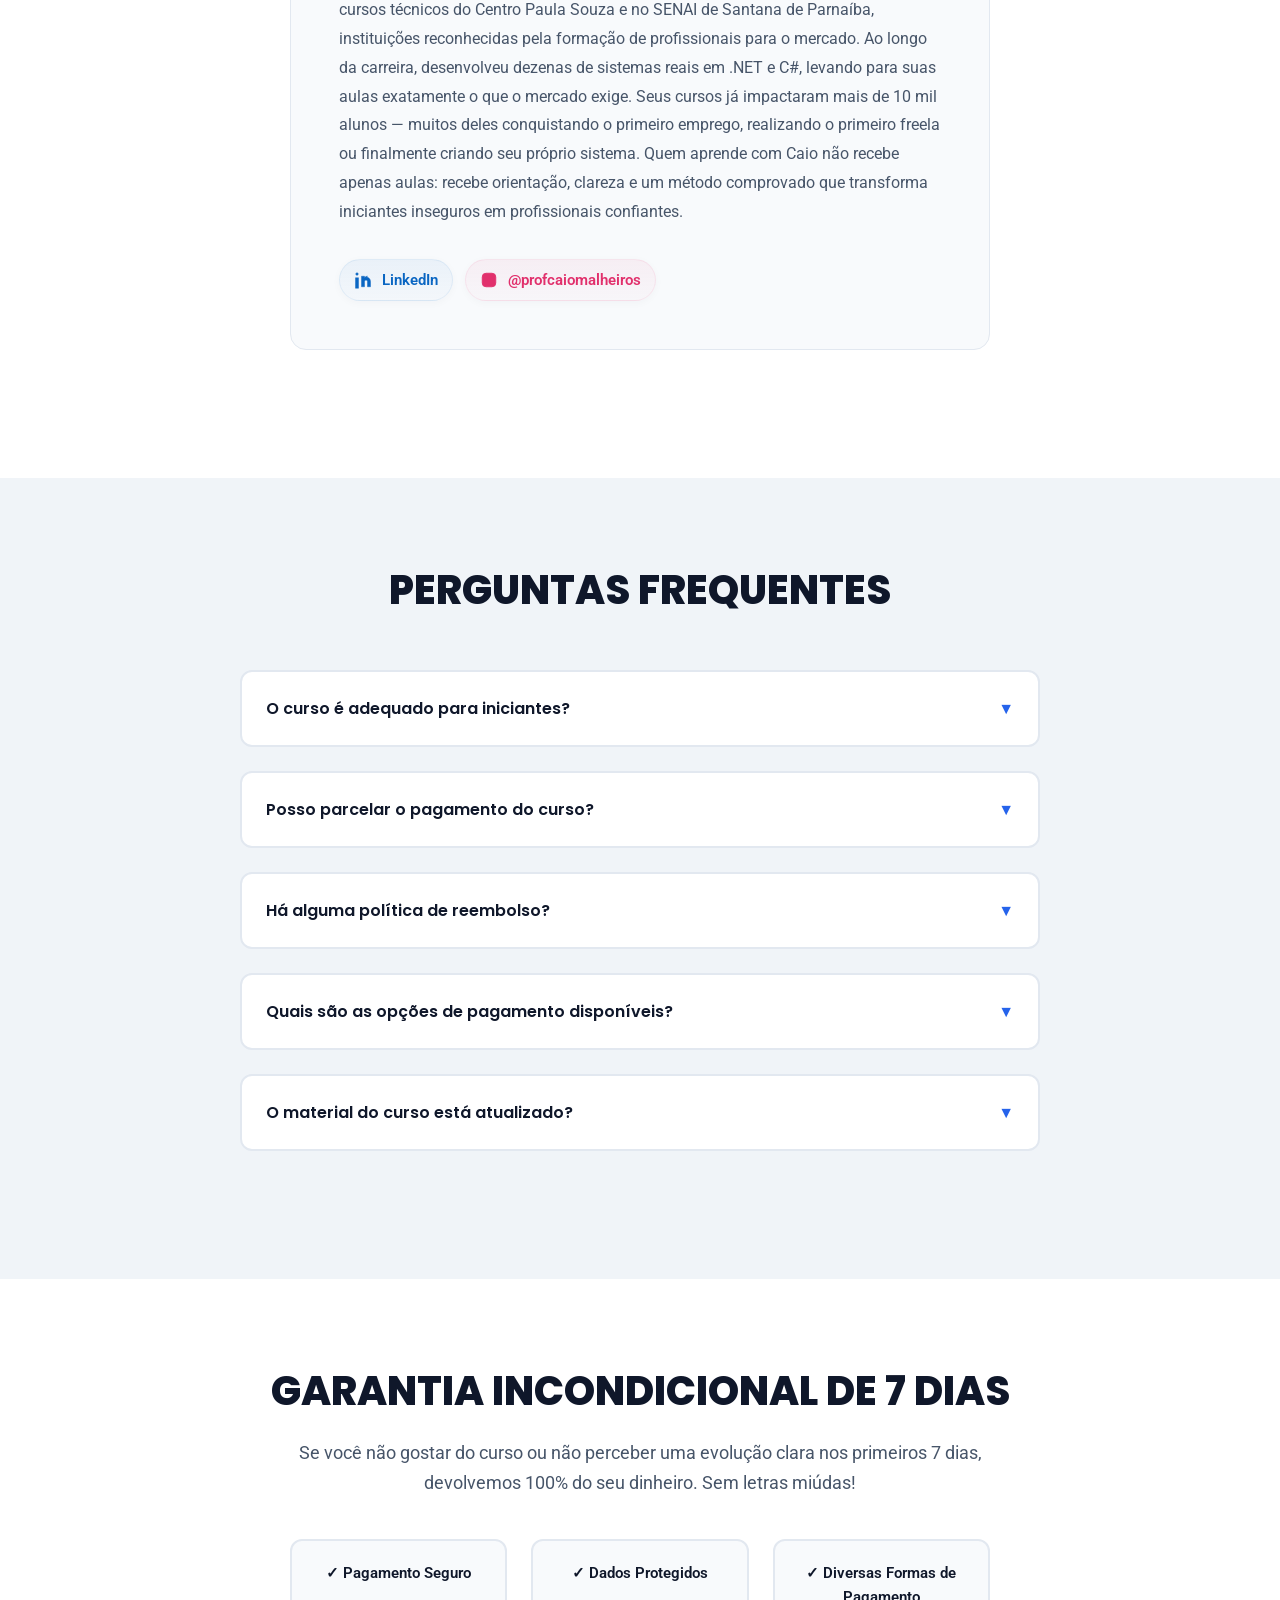
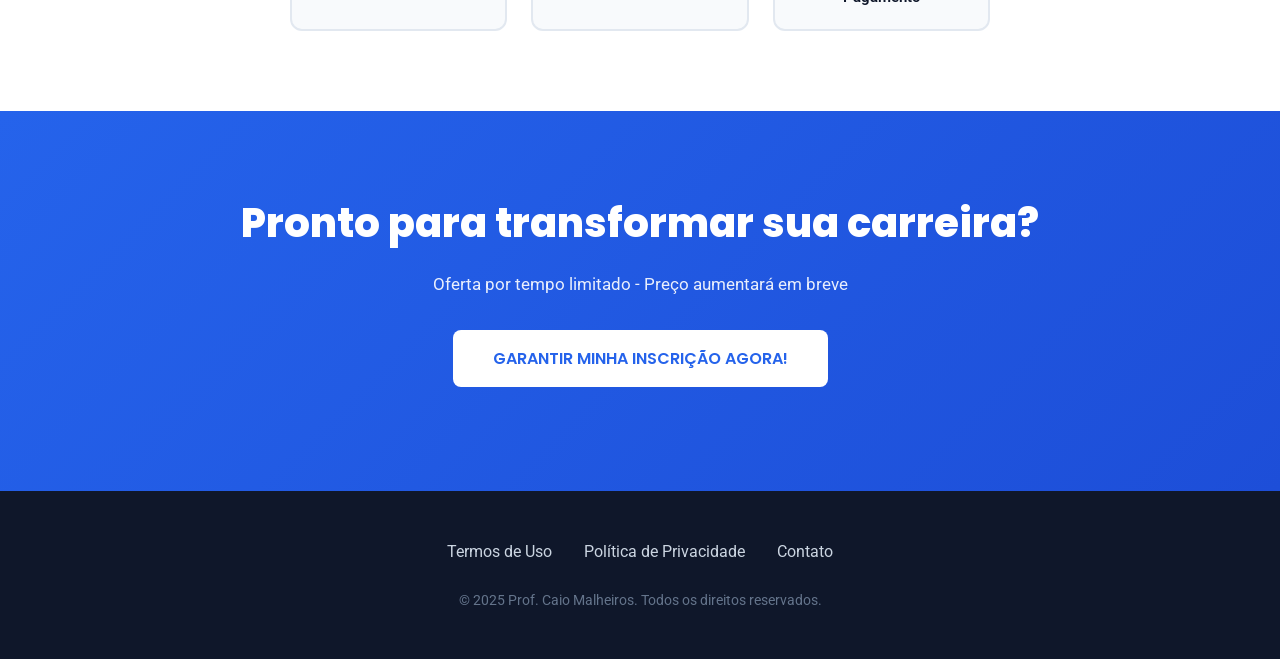
==== commit 90cd5499: "Update curriculum items and course titles in index.html" ====
--- a/index.html
+++ b/index.html
@@ -1367,23 +1367,23 @@
                 <div class="curriculum-grid">
                     <div class="curriculum-item">
                         <div class="curriculum-icon">📚</div>
-                        <h3>Módulo 1: Fundamentos de C#</h3>
+                        <h3>Curso -  Lógica de Programação</h3>
                         <p>Variáveis, tipos de dados, operadores, estruturas de controle e funções.</p>
                     </div>
-                    <div class="curriculum-item">
+                    <!-- <div class="curriculum-item">
                         <div class="curriculum-icon">🏗️</div>
                         <h3>Módulo 2: Programação Orientada a Objetos</h3>
                         <p>Classes, objetos, herança, polimorfismo e encapsulamento.</p>
-                    </div>
+                    </div> -->
                     <div class="curriculum-item">
                         <div class="curriculum-icon">🗄️</div>
-                        <h3>Módulo 3: Banco de Dados com MySQL</h3>
+                        <h3>Curso - Banco de Dados com MySQL</h3>
                         <p>Criação de tabelas, manipulação de registros, relacionamentos e consultas.</p>
                     </div>
                     
                     <div class="curriculum-item">
                         <div class="curriculum-icon">🛒</div>
-                        <h3>Módulo 4: Construindo o Sistema de Vendas</h3>
+                        <h3>Curso - Construindo o Sistema de Vendas</h3>
                         <p>Telas de login, cadastro de clientes, funcionários, produtos, fornecedores e controle de
                             vendas</p>
                     </div>
